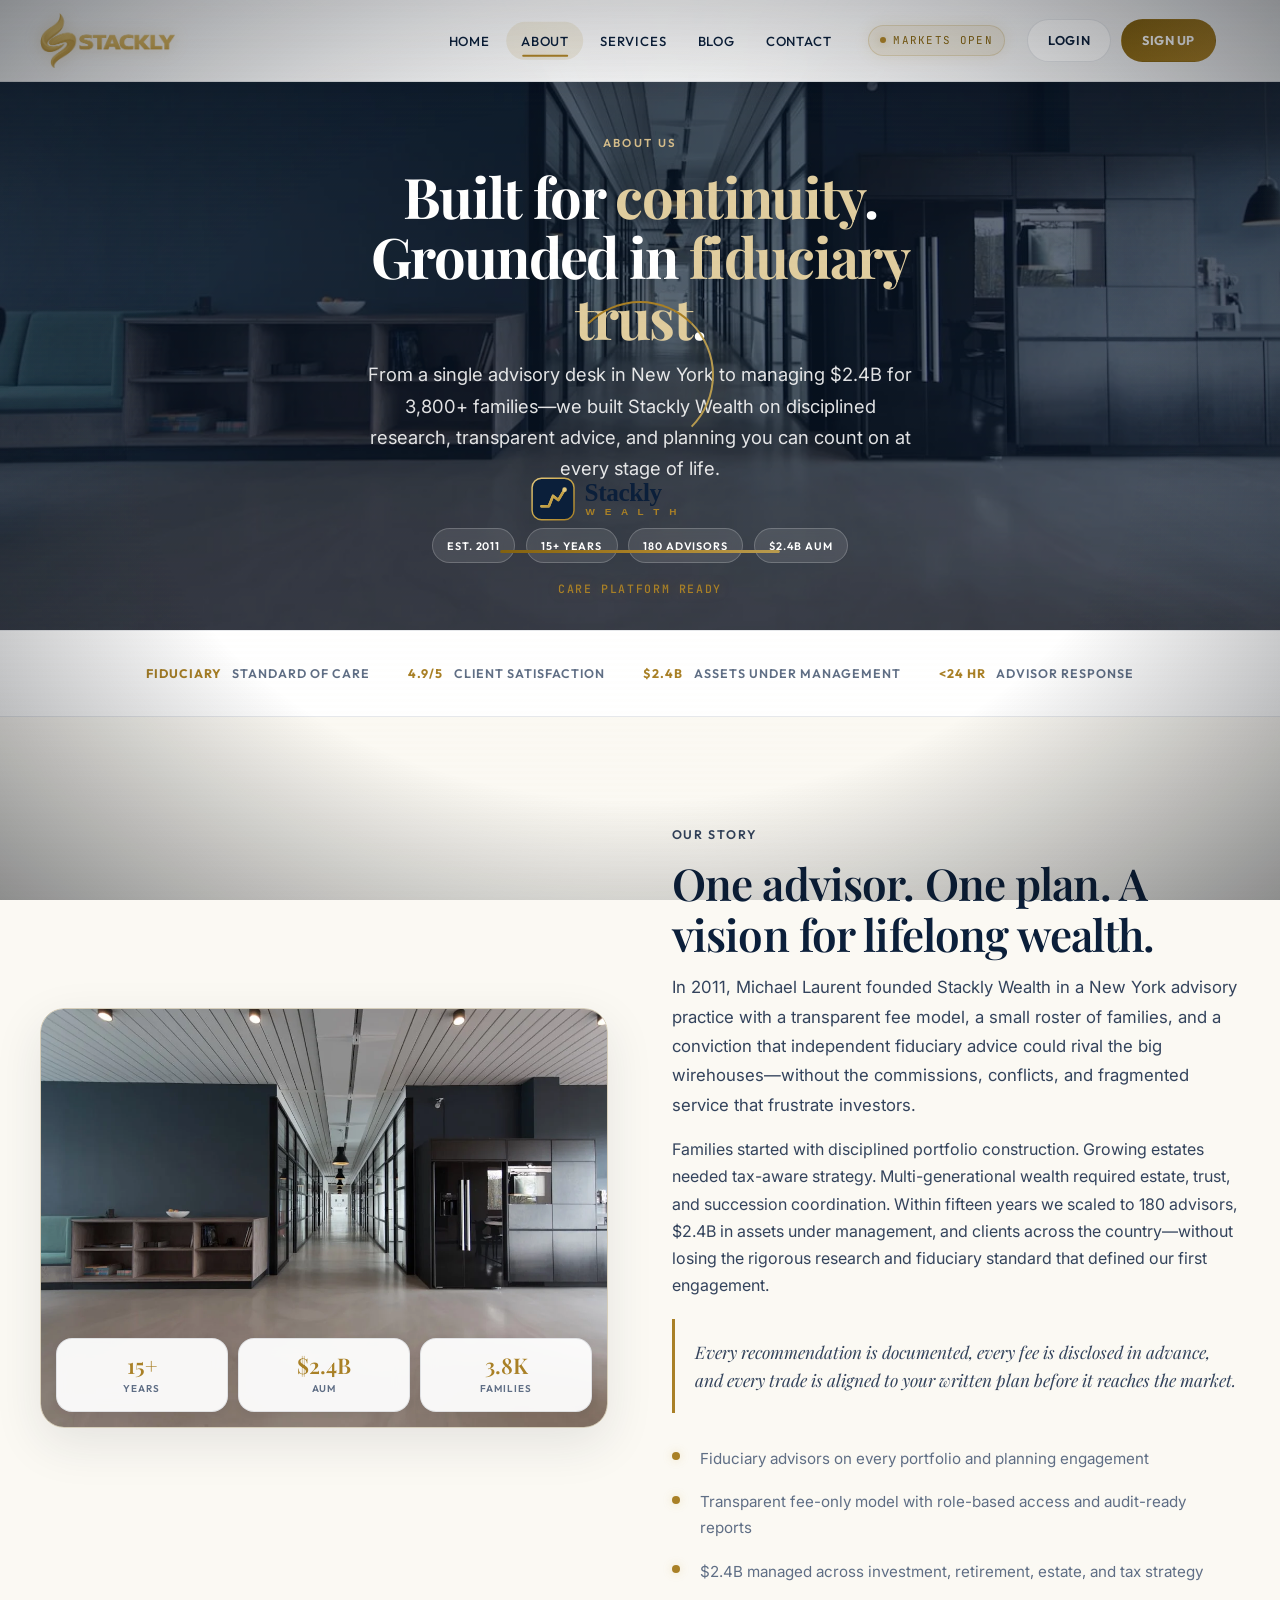
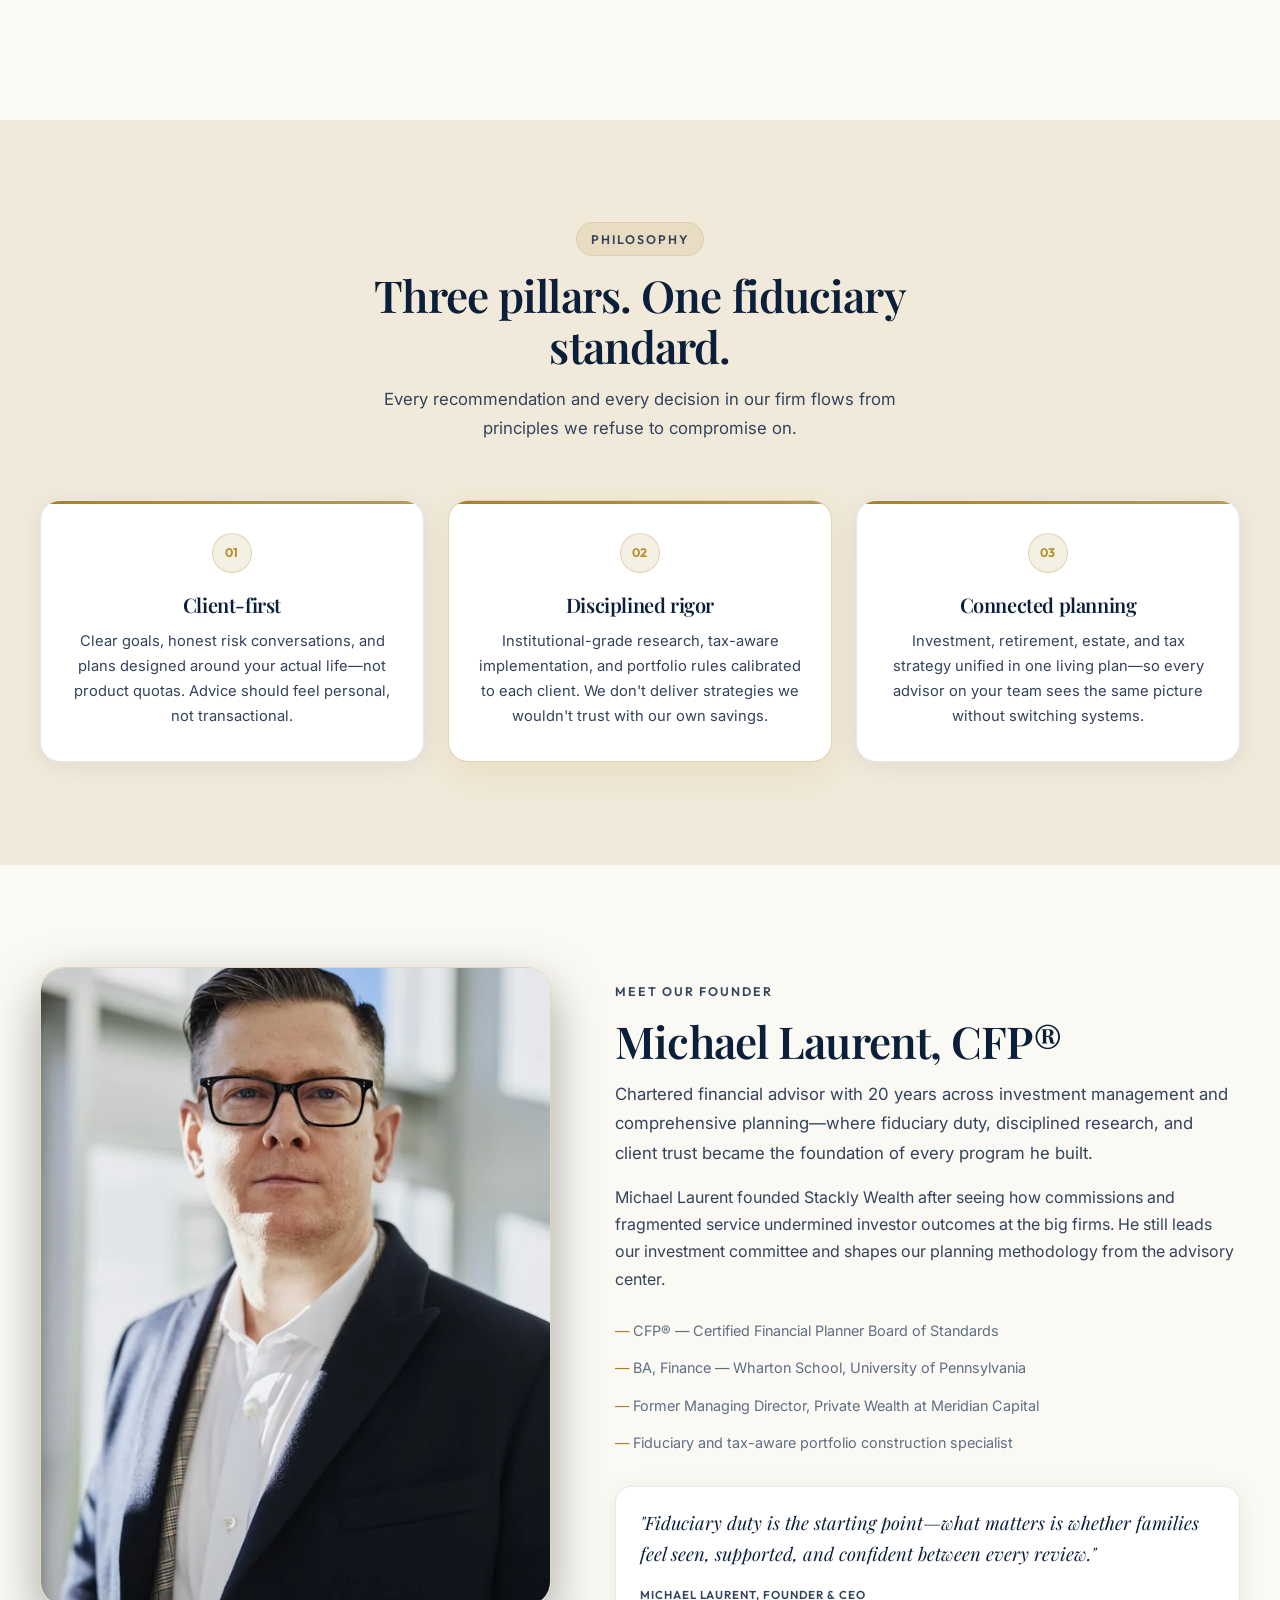
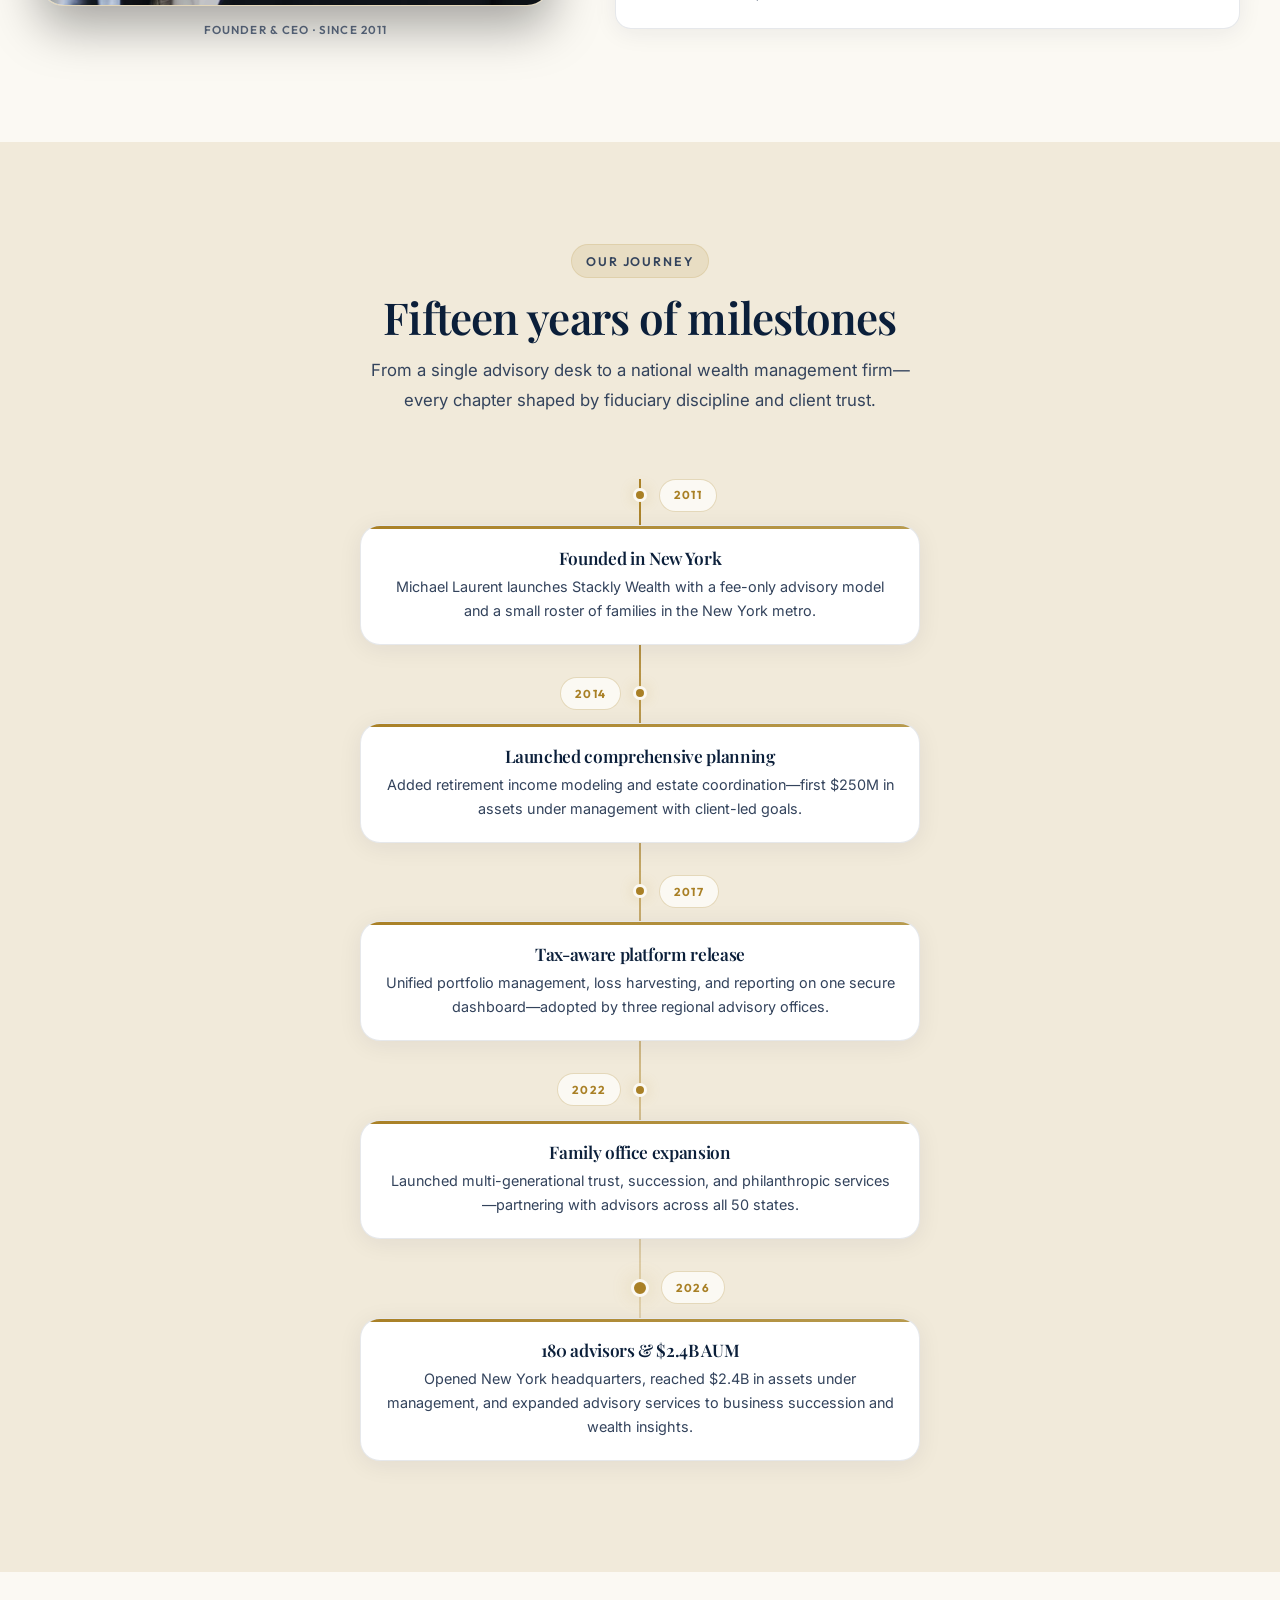
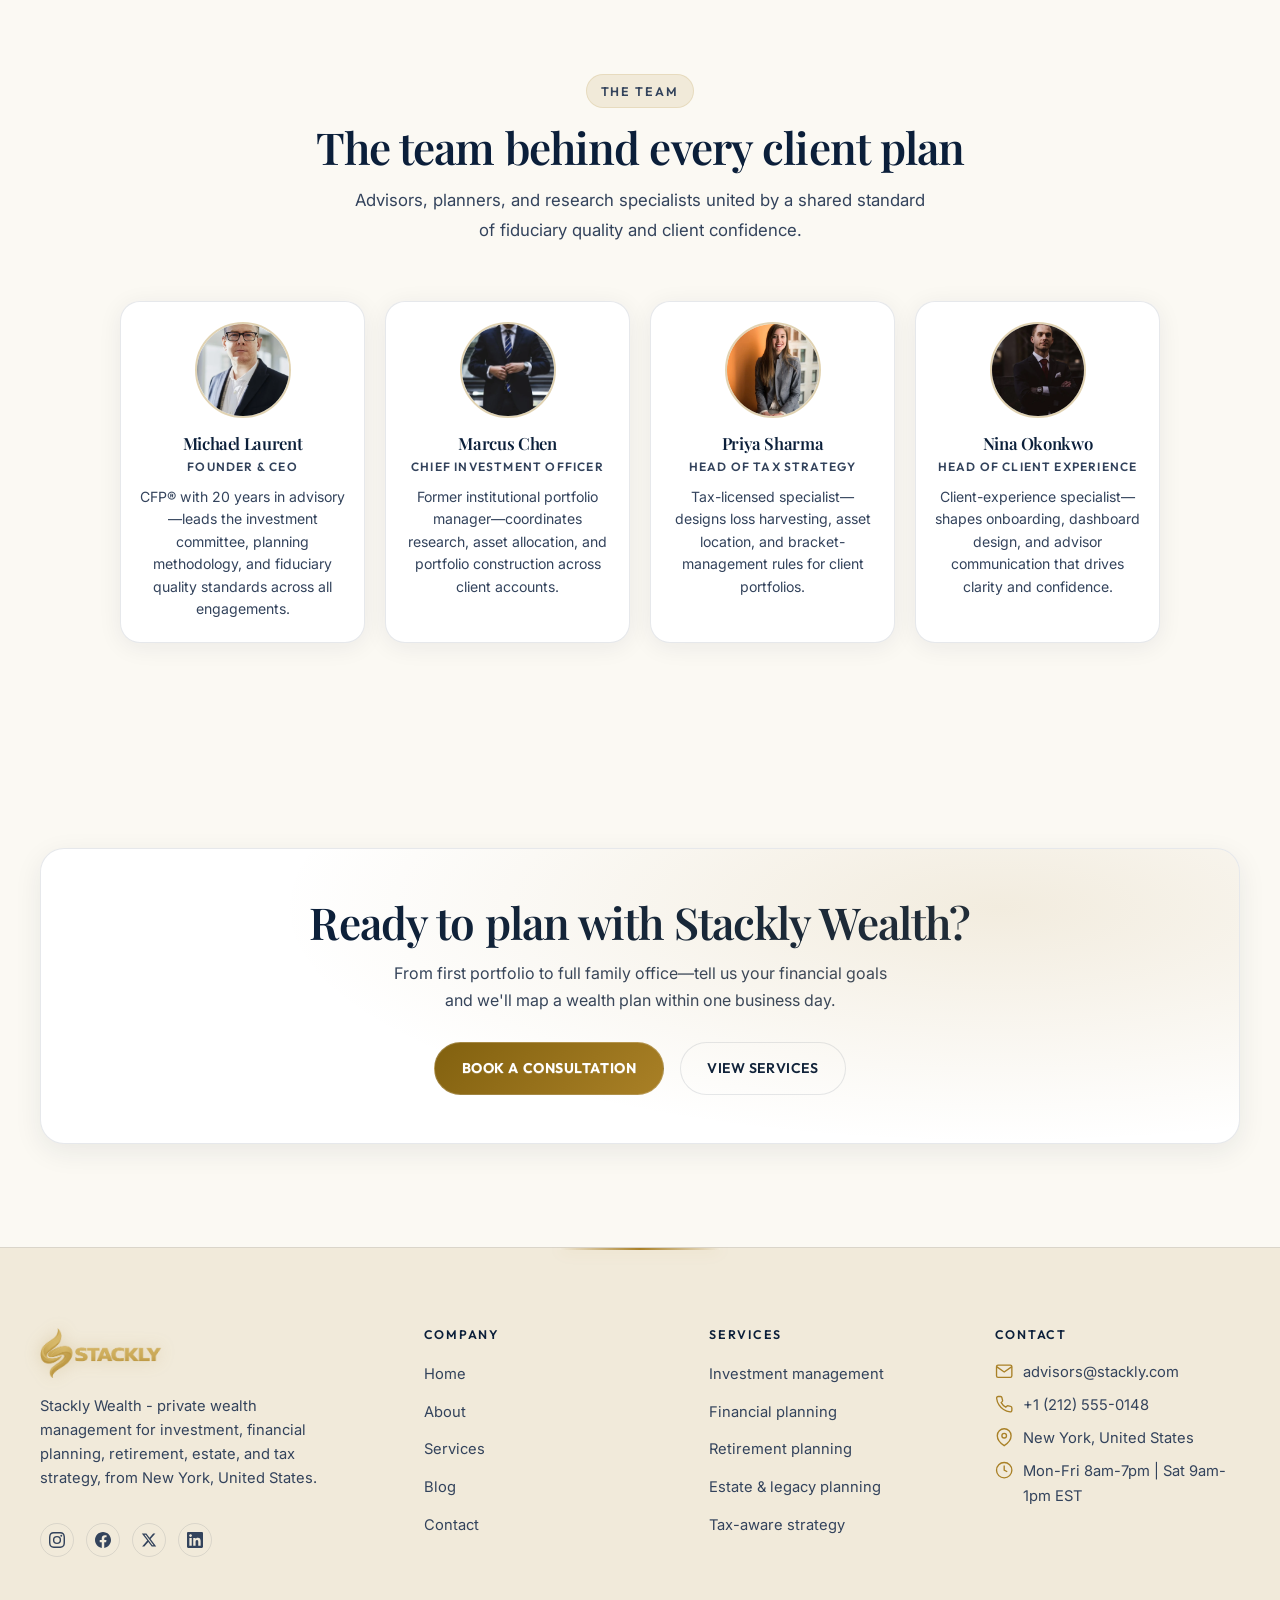
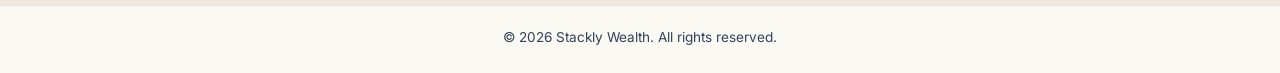
==== about.html @ 8147ce4f "Add files via upload" ====
<!DOCTYPE html>
<html lang="en">
<head>
  <meta charset="UTF-8">
  <meta name="viewport" content="width=device-width, initial-scale=1.0">
  <meta name="description" content="About Stackly Wealth — Our story, advisory philosophy, and the team behind our private wealth management firm.">
  <meta name="theme-color" content="#FBF9F3">
  <title>About Us — Stackly Wealth</title>
  <link rel="preconnect" href="https://fonts.googleapis.com">
  <link rel="preconnect" href="https://fonts.gstatic.com" crossorigin>
  <link href="https://fonts.googleapis.com/css2?family=Inter:wght@400;500;600&family=JetBrains+Mono:wght@400;500&family=Outfit:wght@500;600&family=Playfair+Display:wght@500;600;700&display=swap" rel="stylesheet">
  <link rel="stylesheet" href="css/style.css">
  <link rel="stylesheet" href="css/responsive.css">
  <link rel="stylesheet" href="css/premium.css">
  <link rel="stylesheet" href="css/wealth.css">
  <link rel="stylesheet" href="css/light-theme.css">
  <link rel="stylesheet" href="https://cdn.jsdelivr.net/npm/aos@2.3.1/dist/aos.css">
</head>
<body class="page-inner page-about page-hero-overlay premium-theme theme-light">

  <div id="preloader" aria-hidden="true">
    <div class="preloader__stage">
      <div class="preloader__ring" aria-hidden="true"><span class="preloader__ring-arc"></span></div>
      <img class="preloader__logo" src="images/stackly-wealth-logo.svg" alt="Stackly Wealth" width="220" height="48" decoding="async">
      <div class="preloader__progress" role="progressbar" aria-label="Loading" aria-valuemin="0" aria-valuemax="100" aria-valuenow="0">
        <span class="preloader__progress-fill"></span>
      </div>
      <p class="preloader__tagline" data-boot-messages="Initializing wealth platform…|Syncing portfolios…|Calibrating risk models…|Advisory network online — welcome">Initializing wealth platform…</p>
    </div>
  </div>

  <header class="site-header site-header--pro" id="site-header" data-header>
    <div class="container site-header__inner">
      <a class="logo logo--pro" href="index.html" aria-label="Stackly Wealth home">
        <img class="logo__img" src="images/logo.webp" alt="Stackly Wealth" width="200" height="44" decoding="async">
      </a>
      <button type="button" class="nav-toggle" id="nav-toggle" aria-expanded="false" aria-controls="nav-wrap" aria-label="Open menu">
        <span class="nav-toggle__bar"></span>
        <span class="nav-toggle__bar"></span>
        <span class="nav-toggle__bar"></span>
      </button>
      <div class="site-header__nav-wrap" id="nav-wrap">
        <div class="site-header__nav-inner">
          <nav class="site-header__nav" aria-label="Main navigation">
            <ul class="nav-list">
              <li><a class="nav-link" href="index.html" data-nav-file="index.html">Home</a></li>
              <li><a class="nav-link is-active" href="about.html" data-nav-file="about.html">About</a></li>
              <li><a class="nav-link" href="services.html" data-nav-file="services.html">Services</a></li>
              <li><a class="nav-link" href="blog.html" data-nav-file="blog.html">Blog</a></li>
              <li><a class="nav-link" href="contact.html" data-nav-file="contact.html">Contact</a></li>
            </ul>
          </nav>
          <div class="site-header__actions">
            <a class="btn btn--nav-login" href="login.html" data-nav-file="login.html">Login</a>
            <a class="btn btn--nav-register" href="register.html">Sign up</a>
          </div>
        </div>
      </div>
    </div>
  </header>

  <main class="site-main">

    <section class="page-hero page-hero--image page-hero--center page-hero--hud page-hero--wealth" aria-labelledby="page-title">
      <span class="hud-corner hud-corner--tl" aria-hidden="true"></span>
      <span class="hud-corner hud-corner--tr" aria-hidden="true"></span>
      <span class="hud-corner hud-corner--bl" aria-hidden="true"></span>
      <span class="hud-corner hud-corner--br" aria-hidden="true"></span>
      <div class="page-hero__bg" aria-hidden="true">
        <video class="page-hero__video" autoplay muted loop playsinline preload="auto" poster="images/wealth-office.webp">
          <source src="images/hero-pic2.mp4" type="video/mp4">
        </video>
        <img src="images/wealth-office.webp" alt="" width="1920" height="900" decoding="async" fetchpriority="high">
        <div class="page-hero__overlay"></div>
        <div class="page-hero__glow page-hero__glow--jade"></div>
        <div class="page-hero__glow page-hero__glow--lavender"></div>
      </div>
      <div class="container page-hero__inner">
        <p class="section__kicker" data-aos="fade-up">About us</p>
        <h1 id="page-title" data-aos="fade-up" data-aos-delay="100">Built for <span class="hero-text-accent">continuity</span>.<br>Grounded in <span class="hero-text-accent">fiduciary trust</span>.</h1>
        <p class="section__lead" data-aos="fade-up" data-aos-delay="150">From a single advisory desk in New York to managing $2.4B for 3,800+ families—we built Stackly Wealth on disciplined research, transparent advice, and planning you can count on at every stage of life.</p>
        <div class="page-hero-stats page-hero-stats--center" data-aos="fade-up" data-aos-delay="200">
          <span><strong>Est. 2011</strong></span>
          <span><strong>15+ Years</strong></span>
          <span><strong>180 Advisors</strong></span>
          <span><strong>$2.4B AUM</strong></span>
        </div>
      </div>
    </section>

    <div class="trust-strip" aria-label="About highlights">
      <div class="container">
        <ul class="trust-strip__list">
          <li class="trust-strip__item"><strong>Fiduciary</strong> standard of care</li>
          <li class="trust-strip__item"><strong>4.9/5</strong> client satisfaction</li>
          <li class="trust-strip__item"><strong>$2.4B</strong> assets under management</li>
          <li class="trust-strip__item"><strong>&lt;24 hr</strong> advisor response</li>
        </ul>
      </div>
    </div>

    <section class="section section--cream about-story" id="our-story">
      <div class="container split-layout split-layout--story">
        <div class="split-layout__image split-layout__image--story" data-aos="fade-right">
          <img src="images/wealth-office.webp" alt="Stackly Wealth advisory team collaborating on client portfolios" width="900" height="680" loading="lazy" decoding="async">
          <div class="story-metrics" aria-label="Company highlights">
            <div class="story-metrics__item">
              <span class="story-metrics__value">15+</span>
              <span class="story-metrics__label">Years</span>
            </div>
            <div class="story-metrics__item">
              <span class="story-metrics__value">$2.4B</span>
              <span class="story-metrics__label">AUM</span>
            </div>
            <div class="story-metrics__item">
              <span class="story-metrics__value">3.8K</span>
              <span class="story-metrics__label">Families</span>
            </div>
          </div>
        </div>
        <div class="split-layout__body" data-aos="fade-left">
          <p class="section__kicker">Our story</p>
          <h2 class="section__title">One advisor. One plan. A vision for lifelong wealth.</h2>
          <p class="split-layout__lead">In 2011, Michael Laurent founded Stackly Wealth in a New York advisory practice with a transparent fee model, a small roster of families, and a conviction that independent fiduciary advice could rival the big wirehouses—without the commissions, conflicts, and fragmented service that frustrate investors.</p>
          <p>Families started with disciplined portfolio construction. Growing estates needed tax-aware strategy. Multi-generational wealth required estate, trust, and succession coordination. Within fifteen years we scaled to 180 advisors, $2.4B in assets under management, and clients across the country—without losing the rigorous research and fiduciary standard that defined our first engagement.</p>
          <blockquote class="story-pullquote">Every recommendation is documented, every fee is disclosed in advance, and every trade is aligned to your written plan before it reaches the market.</blockquote>
          <ul class="checklist">
            <li>Fiduciary advisors on every portfolio and planning engagement</li>
            <li>Transparent fee-only model with role-based access and audit-ready reports</li>
            <li>$2.4B managed across investment, retirement, estate, and tax strategy</li>
          </ul>
        </div>
      </div>
    </section>

    <section class="section section--dark about-philosophy" id="philosophy">
      <div class="container">
        <header class="section__head section__head--center">
          <p class="section__kicker" data-aos="fade-up">Philosophy</p>
          <h2 class="section__title" data-aos="fade-up" data-aos-delay="100">Three pillars. One fiduciary standard.</h2>
          <p class="section__lead" data-aos="fade-up" data-aos-delay="150">Every recommendation and every decision in our firm flows from principles we refuse to compromise on.</p>
        </header>
        <div class="philosophy-showcase">
          <article class="philosophy-showcase__card glass-card" data-aos="fade-up">
            <span class="philosophy-showcase__num" aria-hidden="true">01</span>
            <h3>Client-first</h3>
            <p>Clear goals, honest risk conversations, and plans designed around your actual life—not product quotas. Advice should feel personal, not transactional.</p>
          </article>
          <article class="philosophy-showcase__card philosophy-showcase__card--featured glass-card" data-aos="fade-up" data-aos-delay="75">
            <span class="philosophy-showcase__num" aria-hidden="true">02</span>
            <h3>Disciplined rigor</h3>
            <p>Institutional-grade research, tax-aware implementation, and portfolio rules calibrated to each client. We don't deliver strategies we wouldn't trust with our own savings.</p>
          </article>
          <article class="philosophy-showcase__card glass-card" data-aos="fade-up" data-aos-delay="150">
            <span class="philosophy-showcase__num" aria-hidden="true">03</span>
            <h3>Connected planning</h3>
            <p>Investment, retirement, estate, and tax strategy unified in one living plan—so every advisor on your team sees the same picture without switching systems.</p>
          </article>
        </div>
      </div>
    </section>

    <section class="section section--cream about-chef" id="lead-advisor">
      <div class="container chef-profile">
        <div class="chef-profile__media" data-aos="fade-right">
          <div class="chef-profile__frame">
            <img src="images/advisor-1.webp" alt="Michael Laurent, Chief Executive Officer" width="800" height="1000" loading="lazy" decoding="async">
          </div>
          <p class="chef-profile__label">Founder &amp; CEO · Since 2011</p>
        </div>
        <div class="chef-profile__content" data-aos="fade-left">
          <p class="section__kicker">Meet our founder</p>
          <h2 class="section__title">Michael Laurent, CFP&reg;</h2>
          <p class="chef-profile__intro">Chartered financial advisor with 20 years across investment management and comprehensive planning—where fiduciary duty, disciplined research, and client trust became the foundation of every program he built.</p>
          <p>Michael Laurent founded Stackly Wealth after seeing how commissions and fragmented service undermined investor outcomes at the big firms. He still leads our investment committee and shapes our planning methodology from the advisory center.</p>
          <ul class="chef-credentials chef-credentials--profile">
            <li>CFP&reg; — Certified Financial Planner Board of Standards</li>
            <li>BA, Finance — Wharton School, University of Pennsylvania</li>
            <li>Former Managing Director, Private Wealth at Meridian Capital</li>
            <li>Fiduciary and tax-aware portfolio construction specialist</li>
          </ul>
          <blockquote class="chef-profile__quote">
            <p>"Fiduciary duty is the starting point—what matters is whether families feel seen, supported, and confident between every review."</p>
            <cite>Michael Laurent, Founder &amp; CEO</cite>
          </blockquote>
        </div>
      </div>
    </section>

    <section class="section section--dark about-journey" id="timeline">
      <div class="container">
        <header class="section__head section__head--center">
          <p class="section__kicker" data-aos="fade-up">Our journey</p>
          <h2 class="section__title" data-aos="fade-up" data-aos-delay="100">Fifteen years of milestones</h2>
          <p class="section__lead" data-aos="fade-up" data-aos-delay="150">From a single advisory desk to a national wealth management firm—every chapter shaped by fiduciary discipline and client trust.</p>
        </header>
        <div class="evolution-timeline" data-aos="fade-up">
          <article class="evolution-timeline__step">
            <div class="evolution-timeline__marker">
              <span class="evolution-timeline__dot" aria-hidden="true"></span>
              <span class="evolution-timeline__year">2011</span>
            </div>
            <div class="evolution-timeline__card glass-card">
              <h3>Founded in New York</h3>
              <p>Michael Laurent launches Stackly Wealth with a fee-only advisory model and a small roster of families in the New York metro.</p>
            </div>
          </article>
          <article class="evolution-timeline__step">
            <div class="evolution-timeline__marker">
              <span class="evolution-timeline__dot" aria-hidden="true"></span>
              <span class="evolution-timeline__year">2014</span>
            </div>
            <div class="evolution-timeline__card glass-card">
              <h3>Launched comprehensive planning</h3>
              <p>Added retirement income modeling and estate coordination—first $250M in assets under management with client-led goals.</p>
            </div>
          </article>
          <article class="evolution-timeline__step">
            <div class="evolution-timeline__marker">
              <span class="evolution-timeline__dot" aria-hidden="true"></span>
              <span class="evolution-timeline__year">2017</span>
            </div>
            <div class="evolution-timeline__card glass-card">
              <h3>Tax-aware platform release</h3>
              <p>Unified portfolio management, loss harvesting, and reporting on one secure dashboard—adopted by three regional advisory offices.</p>
            </div>
          </article>
          <article class="evolution-timeline__step">
            <div class="evolution-timeline__marker">
              <span class="evolution-timeline__dot" aria-hidden="true"></span>
              <span class="evolution-timeline__year">2022</span>
            </div>
            <div class="evolution-timeline__card glass-card">
              <h3>Family office expansion</h3>
              <p>Launched multi-generational trust, succession, and philanthropic services—partnering with advisors across all 50 states.</p>
            </div>
          </article>
          <article class="evolution-timeline__step evolution-timeline__step--finale">
            <div class="evolution-timeline__marker">
              <span class="evolution-timeline__dot" aria-hidden="true"></span>
              <span class="evolution-timeline__year">2026</span>
            </div>
            <div class="evolution-timeline__card evolution-timeline__card--finale glass-card">
              <h3>180 advisors &amp; $2.4B AUM</h3>
              <p>Opened New York headquarters, reached $2.4B in assets under management, and expanded advisory services to business succession and wealth insights.</p>
            </div>
          </article>
        </div>
      </div>
    </section>

    <section class="section section--cream about-team" id="team">
      <div class="container">
        <header class="section__head section__head--center">
          <p class="section__kicker" data-aos="fade-up">The team</p>
          <h2 class="section__title" data-aos="fade-up" data-aos-delay="100">The team behind every client plan</h2>
          <p class="section__lead" data-aos="fade-up" data-aos-delay="150">Advisors, planners, and research specialists united by a shared standard of fiduciary quality and client confidence.</p>
        </header>
        <div class="team-grid team-grid--about">
          <article class="team-card team-card--light" data-aos="fade-up">
            <div class="team-card__photo">
              <img src="images/advisor-1.webp" alt="Michael Laurent, Chief Executive Officer" width="280" height="280" loading="lazy" decoding="async">
            </div>
            <div class="team-card__body">
              <h3>Michael Laurent</h3>
              <p class="team-card__role">Founder &amp; CEO</p>
              <p class="team-card__bio">CFP&reg; with 20 years in advisory—leads the investment committee, planning methodology, and fiduciary quality standards across all engagements.</p>
            </div>
          </article>
          <article class="team-card team-card--light" data-aos="fade-up" data-aos-delay="75">
            <div class="team-card__photo">
              <img src="images/advisor-4.webp" alt="Marcus Chen, Chief Investment Officer" width="280" height="280" loading="lazy" decoding="async">
            </div>
            <div class="team-card__body">
              <h3>Marcus Chen</h3>
              <p class="team-card__role">Chief Investment Officer</p>
              <p class="team-card__bio">Former institutional portfolio manager—coordinates research, asset allocation, and portfolio construction across client accounts.</p>
            </div>
          </article>
          <article class="team-card team-card--light" data-aos="fade-up" data-aos-delay="150">
            <div class="team-card__photo">
              <img src="images/advisor-3.webp" alt="Priya Sharma, Head of Tax Strategy" width="280" height="280" loading="lazy" decoding="async">
            </div>
            <div class="team-card__body">
              <h3>Priya Sharma</h3>
              <p class="team-card__role">Head of Tax Strategy</p>
              <p class="team-card__bio">Tax-licensed specialist—designs loss harvesting, asset location, and bracket-management rules for client portfolios.</p>
            </div>
          </article>
          <article class="team-card team-card--light" data-aos="fade-up" data-aos-delay="225">
            <div class="team-card__photo">
              <img src="images/advisor-6.webp" alt="Nina Okonkwo, Head of Client Experience" width="280" height="280" loading="lazy" decoding="async">
            </div>
            <div class="team-card__body">
              <h3>Nina Okonkwo</h3>
              <p class="team-card__role">Head of Client Experience</p>
              <p class="team-card__bio">Client-experience specialist—shapes onboarding, dashboard design, and advisor communication that drives clarity and confidence.</p>
            </div>
          </article>
        </div>
      </div>
    </section>

    <section class="section section--dark">
      <div class="container">
        <div class="cta-band" data-aos="fade-up">
          <h2>Ready to plan with Stackly Wealth?</h2>
          <p>From first portfolio to full family office—tell us your financial goals and we'll map a wealth plan within one business day.</p>
          <div class="cta-band__actions">
            <a class="btn btn--primary" href="404.html">Book a consultation</a>
            <a class="btn btn--outline-light" href="404.html">View services</a>
          </div>
        </div>
      </div>
    </section>
  </main>

  <footer class="footer-premium footer-premium--pro" id="site-footer">
    <div class="container footer-premium__grid">
      <div class="footer-brand">
        <a class="logo logo--pro" href="index.html" aria-label="Stackly Wealth home">
          <img class="logo__img" src="images/logo.webp" alt="Stackly Wealth" width="200" height="44" decoding="async">
        </a>
        <p>Stackly Wealth - private wealth management for investment, financial planning, retirement, estate, and tax strategy, from New York, United States.</p>
        <div class="footer-social">
          <a href="404.html" aria-label="Instagram"><svg viewBox="0 0 24 24" aria-hidden="true"><path d="M12 2.163c3.204 0 3.584.012 4.85.07 3.252.148 4.771 1.691 4.919 4.919.058 1.265.069 1.645.069 4.849 0 3.205-.012 3.584-.069 4.849-.149 3.225-1.664 4.771-4.919 4.919-1.266.058-1.644.07-4.85.07-3.204 0-3.584-.012-4.849-.07-3.26-.149-4.771-1.699-4.919-4.92-.058-1.265-.07-1.644-.07-4.849 0-3.204.013-3.583.07-4.849.149-3.227 1.664-4.771 4.919-4.919 1.266-.057 1.645-.069 4.849-.069zM12 0C8.741 0 8.333.014 7.053.072 2.695.272.273 2.69.073 7.052.014 8.333 0 8.741 0 12c0 3.259.014 3.668.072 4.948.2 4.358 2.618 6.78 6.98 6.98 1.281.058 1.689.072 4.948.072 3.259 0 3.668-.014 4.948-.072 4.354-.2 6.782-2.618 6.979-6.98.059-1.28.073-1.689.073-4.948 0-3.259-.014-3.667-.072-4.947-.196-4.354-2.617-6.78-6.979-6.98C15.668.014 15.259 0 12 0zm0 5.838a6.162 6.162 0 100 12.324 6.162 6.162 0 000-12.324zM12 16a4 4 0 110-8 4 4 0 010 8zm6.406-11.845a1.44 1.44 0 110 2.881 1.44 1.44 0 010-2.881z"/></svg></a>
          <a href="404.html" aria-label="Facebook"><svg viewBox="0 0 24 24" aria-hidden="true"><path d="M24 12.073c0-6.627-5.373-12-12-12s-12 5.373-12 12c0 5.99 4.388 10.954 10.125 11.854v-8.385H7.078v-3.47h3.047V9.43c0-3.007 1.792-4.669 4.533-4.669 1.312 0 2.686.235 2.686.235v2.953H15.83c-1.491 0-1.956.925-1.956 1.874v2.25h3.328l-.532 3.47h-2.796v8.385C19.612 23.027 24 18.062 24 12.073z"/></svg></a>
          <a href="404.html" aria-label="Twitter"><svg viewBox="0 0 24 24" aria-hidden="true"><path d="M18.244 2.25h3.308l-7.227 8.26 8.502 11.24H16.17l-5.214-6.817L4.99 21.75H1.68l7.73-8.835L1.254 2.25H8.08l4.713 6.231zm-1.161 17.52h1.833L7.084 4.126H5.117z"/></svg></a>
          <a href="404.html" aria-label="LinkedIn"><svg viewBox="0 0 24 24" aria-hidden="true"><path d="M20.447 20.452h-3.554v-5.569c0-1.328-.027-3.037-1.852-3.037-1.853 0-2.136 1.445-2.136 2.939v5.667H9.351V9h3.414v1.561h.046c.477-.9 1.637-1.85 3.37-1.85 3.601 0 4.267 2.37 4.267 5.455v6.286zM5.337 7.433c-1.144 0-2.063-.926-2.063-2.065 0-1.138.92-2.063 2.063-2.063 1.14 0 2.064.925 2.064 2.063 0 1.139-.925 2.065-2.064 2.065zm1.782 13.019H3.555V9h3.564v11.452zM22.225 0H1.771C.792 0 0 .774 0 1.729v20.542C0 23.227.792 24 1.771 24h20.451C23.2 24 24 23.227 24 22.271V1.729C24 .774 23.2 0 22.222 0h.003z"/></svg></a>
        </div>
      </div>
      <div>
        <h4>Company</h4>
        <ul>
          <li><a href="index.html">Home</a></li>
          <li><a href="about.html">About</a></li>
          <li><a href="services.html">Services</a></li>
          <li><a href="blog.html">Blog</a></li>
          <li><a href="contact.html">Contact</a></li>
        </ul>
      </div>
      <div>
        <h4>Services</h4>
        <ul>
          <li><a href="404.html">Investment management</a></li>
          <li><a href="404.html">Financial planning</a></li>
          <li><a href="404.html">Retirement planning</a></li>
          <li><a href="404.html">Estate &amp; legacy planning</a></li>
          <li><a href="404.html">Tax-aware strategy</a></li>
        </ul>
      </div>
      <div class="footer-contact">
        <h4>Contact</h4>
        <address class="footer-contact__addr">
          <p class="footer-contact__row">
            <span class="footer-contact__icon" aria-hidden="true"><svg viewBox="0 0 24 24" fill="none" stroke="currentColor" stroke-width="1.75"><path d="M4 4h16c1.1 0 2 .9 2 2v12c0 1.1-.9 2-2 2H4c-1.1 0-2-.9-2-2V6c0-1.1.9-2 2-2z"/><polyline points="22,6 12,13 2,6"/></svg></span>
            <a href="404.html">advisors@stackly.com</a>
          </p>
          <p class="footer-contact__row">
            <span class="footer-contact__icon" aria-hidden="true"><svg viewBox="0 0 24 24" fill="none" stroke="currentColor" stroke-width="1.75"><path d="M22 16.92v3a2 2 0 0 1-2.18 2 19.79 19.79 0 0 1-8.63-3.07 19.5 19.5 0 0 1-6-6 19.79 19.79 0 0 1-3.07-8.67A2 2 0 0 1 4.11 2h3a2 2 0 0 1 2 1.72c.127.96.361 1.903.7 2.81a2 2 0 0 1-.45 2.11L8.09 9.91a16 16 0 0 0 6 6l1.27-1.27a2 2 0 0 1 2.11-.45c.907.339 1.85.573 2.81.7A2 2 0 0 1 22 16.92z"/></svg></span>
            <a href="404.html">+1 (212) 555-0148</a>
          </p>
          <p class="footer-contact__row">
            <span class="footer-contact__icon" aria-hidden="true"><svg viewBox="0 0 24 24" fill="none" stroke="currentColor" stroke-width="1.75"><path d="M21 10c0 7-9 13-9 13s-9-6-9-13a9 9 0 0 1 18 0z"/><circle cx="12" cy="10" r="3"/></svg></span>
            <span>New York, United States</span>
          </p>
          <p class="footer-contact__row">
            <span class="footer-contact__icon" aria-hidden="true"><svg viewBox="0 0 24 24" fill="none" stroke="currentColor" stroke-width="1.75"><circle cx="12" cy="12" r="10"/><polyline points="12 6 12 12 16 14"/></svg></span>
            <span>Mon-Fri 8am-7pm | Sat 9am-1pm EST</span>
          </p>
        </address>
      </div>
    </div>
    <div class="footer-bar">
      <div class="container footer-bar__inner">
        <p>&copy; <span data-year>2026</span> Stackly Wealth. All rights reserved.</p>
      </div>
    </div>
  </footer>

  <script src="https://cdn.jsdelivr.net/npm/aos@2.3.1/dist/aos.js"></script>
  <script src="js/main.js"></script>
</body>
</html>
---- css/style.css ----
#preloader {
  position: fixed;
  inset: 0;
  z-index: 9999;
  display: grid;
  place-items: center;
  overflow: hidden;
  background: #FBF9F3;
  transition: visibility 0.9s ease 0.55s;
}

#preloader.preloader--hide {
  visibility: hidden;
  pointer-events: none;
}

#preloader.preloader--hide .preloader__stage {
  opacity: 0;
  transform: scale(0.96);
  transition: opacity 0.45s ease, transform 0.55s cubic-bezier(0.4, 0, 0.2, 1);
}

#preloader.preloader--hide .preloader__curtain--left {
  transform: translateX(-100%);
}

#preloader.preloader--hide .preloader__curtain--right {
  transform: translateX(100%);
}

#preloader.preloader--hide .preloader__scanline {
  opacity: 0;
}

.preloader__curtain {
  position: absolute;
  top: 0;
  bottom: 0;
  width: 50.5%;
  background: linear-gradient(180deg, #0B1B30 0%, #0B1F3A 50%, #0B1B30 100%);
  z-index: 3;
  transition: transform 0.85s cubic-bezier(0.77, 0, 0.18, 1);
}

.preloader__curtain--left {
  left: 0;
  border-right: 1px solid rgba(169, 128, 38, 0.22);
}

.preloader__curtain--right {
  right: 0;
  border-left: 1px solid rgba(169, 128, 38, 0.22);
}

.preloader__scanline {
  position: absolute;
  inset: 0;
  z-index: 2;
  background: repeating-linear-gradient(
    180deg,
    transparent 0,
    transparent 2px,
    rgba(169, 128, 38, 0.03) 2px,
    rgba(169, 128, 38, 0.03) 4px
  );
  pointer-events: none;
  animation: preloader-scan 8s linear infinite;
}

.preloader__stage {
  position: relative;
  z-index: 4;
  display: flex;
  flex-direction: column;
  align-items: center;
  gap: 1.65rem;
  padding: 0 1.5rem;
  text-align: center;
  transition: opacity 0.5s ease, transform 0.55s cubic-bezier(0.4, 0, 0.2, 1);
}

.preloader__ring {
  position: relative;
  width: 148px;
  height: 148px;
  display: grid;
  place-items: center;
}

.preloader__ring-track,
.preloader__ring-arc {
  position: absolute;
  inset: 0;
  border-radius: 50%;
}

.preloader__ring-track {
  border: 1px solid rgba(169, 128, 38, 0.18);
  box-shadow: inset 0 0 30px rgba(169, 128, 38, 0.06);
}

.preloader__ring-arc {
  border: 2px solid transparent;
  border-top-color: #B8912F;
  border-right-color: #A98026;
  animation: preloader-ring-spin 1.35s cubic-bezier(0.5, 0.1, 0.3, 1) infinite;
  filter: drop-shadow(0 0 14px rgba(169, 128, 38, 0.45));
}

.preloader__logo {
  position: relative;
  z-index: 1;
  display: block;
  max-width: min(220px, 72vw);
  width: auto;
  height: auto;
  margin: 0 auto;
  object-fit: contain;
  animation: preloader-logo-in 1.1s cubic-bezier(0.22, 1, 0.36, 1) both;
}

.preloader__progress {
  position: relative;
  width: min(280px, 72vw);
  height: 3px;
  border-radius: 999px;
  overflow: hidden;
  background: rgba(169, 128, 38, 0.12);
}

.preloader__progress-track {
  position: absolute;
  inset: 0;
  background: rgba(255, 255, 255, 0.04);
}

.preloader__progress-fill {
  position: absolute;
  inset: 0 auto 0 0;
  width: 0;
  border-radius: inherit;
  background: linear-gradient(90deg, #A98026, #B8912F, #B8912F);
  box-shadow: 0 0 18px rgba(169, 128, 38, 0.5);
  animation: preloader-progress 1.45s cubic-bezier(0.4, 0, 0.2, 1) forwards;
}

.preloader__tagline {
  margin: 0;
  font-family: var(--font-kicker);
  font-size: clamp(0.85rem, 2.2vw, 1rem);
  font-weight: 500;
  letter-spacing: 0.14em;
  text-transform: uppercase;
  color: rgba(169, 128, 38, 0.9);
  animation: preloader-tagline-in 1s ease 0.35s both;
}

@keyframes preloader-ring-spin {
  to { transform: rotate(360deg); }
}

@keyframes preloader-logo-in {
  from {
    opacity: 0;
    transform: scale(0.88);
    filter: blur(6px);
  }
  to {
    opacity: 1;
    transform: scale(1);
    filter: blur(0);
  }
}

@keyframes preloader-progress {
  0% { width: 0; }
  35% { width: 42%; }
  70% { width: 78%; }
  100% { width: 100%; }
}

@keyframes preloader-tagline-in {
  from { opacity: 0; transform: translateY(10px); }
  to { opacity: 1; transform: translateY(0); }
}

@keyframes preloader-scan {
  from { transform: translateY(0); }
  to { transform: translateY(4px); }
}


:root {
  --color-base: #FBF9F3;
  --color-surface: #FFFFFF;
  --color-elevated: #FFFFFF;
  --color-canvas: #F1EADA;
  --color-line: rgba(11, 31, 58, 0.1);
  --color-accent: #A98026;
  --color-accent-light: rgba(169, 128, 38, 0.12);
  --color-accent-dark: #82610F;
  --color-secondary: #B89B4F;
  --color-tertiary: #5F6E85;
  --color-ink: #0B1F3A;
  --color-muted: #5F6E85;
  --color-cream: #F1EADA;
  --color-highlight: #C9A649;

  --color-ink-soft: #16304F;
  --color-body: #33435C;
  --color-accent-glow: rgba(201, 166, 73, 0.28);
  --color-hero-overlay:
    linear-gradient(105deg, rgba(255, 255, 255, 0.93) 0%, rgba(251, 249, 243, 0.78) 45%, rgba(241, 234, 218, 0.9) 100%);

  --font-sans: "Inter", system-ui, -apple-system, sans-serif;
  --font-display: "Playfair Display", Georgia, "Times New Roman", serif;
  --font-kicker: "Outfit", system-ui, sans-serif;
  --font-mono: "JetBrains Mono", ui-monospace, monospace;

  --container: min(1200px, 100% - 3rem);
  --container-narrow: min(900px, 100% - 3rem);
  --radius-sm: 10px;
  --radius-md: 16px;
  --radius-lg: 20px;
  --radius-xl: 24px;
  --radius-pill: 999px;

  --shadow-sm: 0 2px 8px rgba(26, 35, 56, 0.06);
  --shadow-md: 0 8px 28px rgba(26, 35, 56, 0.08);
  --shadow-lg: 0 16px 48px rgba(26, 35, 56, 0.1);
  --shadow-xl: 0 24px 64px rgba(26, 35, 56, 0.12);
  --shadow-card: 0 4px 24px rgba(26, 35, 56, 0.07);
  --shadow-card-hover: 0 12px 40px rgba(26, 35, 56, 0.12);
  --shadow-gold: 0 8px 28px rgba(169, 128, 38, 0.22);

  --header-h: 82px;
  --transition: 0.35s cubic-bezier(0.4, 0, 0.2, 1);
  --transition-spring: 0.45s cubic-bezier(0.34, 1.2, 0.64, 1);
  --glass-bg: rgba(255, 255, 255, 0.96);
  --glass-border: rgba(26, 35, 56, 0.08);
}


*,
*::before,
*::after {
  box-sizing: border-box;
}

html {
  scroll-behavior: smooth;
  overflow-x: clip;
  -webkit-text-size-adjust: 100%;
  text-size-adjust: 100%;
}

body {
  margin: 0;
  min-height: 100vh;
  font-family: var(--font-sans);
  font-size: 1rem;
  line-height: 1.7;
  color: var(--color-body);
  background: var(--color-base);
  -webkit-font-smoothing: antialiased;
  -moz-osx-font-smoothing: grayscale;
  text-rendering: optimizeLegibility;
}

body.premium-theme {
  overflow-x: clip;
  background: var(--color-base);
  color: var(--color-body);
}

img,
video {
  max-width: 100%;
  height: auto;
  display: block;
}

a {
  color: var(--color-accent);
  text-decoration: none;
  transition: color var(--transition);
}

a:hover {
  color: var(--color-highlight);
}

button,
input,
select,
textarea {
  font: inherit;
  color: inherit;
}

ul,
ol {
  margin: 0;
  padding: 0;
  list-style: none;
}

p {
  margin: 0 0 1rem;
}

p:last-child {
  margin-bottom: 0;
}

:focus-visible {
  outline: 2px solid var(--color-accent);
  outline-offset: 3px;
}

.sr-only {
  position: absolute;
  width: 1px;
  height: 1px;
  padding: 0;
  margin: -1px;
  overflow: hidden;
  clip: rect(0, 0, 0, 0);
  white-space: nowrap;
  border: 0;
}


h1, h2, h3, h4, h5, h6 {
  font-family: var(--font-display);
  font-weight: 600;
  color: var(--color-ink);
  line-height: 1.15;
  letter-spacing: -0.01em;
  margin: 0 0 0.75rem;
}

h1 { font-size: clamp(2.25rem, 5vw, 3.75rem); }
h2 { font-size: clamp(1.85rem, 4vw, 2.75rem); }
h3 { font-size: clamp(1.35rem, 2.5vw, 1.75rem); }
h4 { font-size: 1.15rem; }

.lead {
  font-size: clamp(1.05rem, 2vw, 1.2rem);
  line-height: 1.75;
  color: var(--color-muted);
  max-width: 42ch;
}

.text-accent { color: var(--color-accent); }
.text-muted { color: var(--color-muted); }
.text-cream { color: var(--color-cream); }

.section__kicker,
.hero-premium__kicker,
.page-hero__kicker {
  display: inline-block;
  font-family: var(--font-kicker);
  font-size: 0.78rem;
  font-weight: 600;
  letter-spacing: 0.16em;
  text-transform: uppercase;
  color: var(--color-accent);
  margin-bottom: 0.85rem;
}


.container {
  width: var(--container);
  margin-inline: auto;
}

.container--narrow {
  width: var(--container-narrow);
}

.site-main {
  min-height: 50vh;
}

.btn {
  display: inline-flex;
  align-items: center;
  justify-content: center;
  gap: 0.5rem;
  padding: 0.85rem 1.65rem;
  border-radius: var(--radius-pill);
  font-family: var(--font-kicker);
  font-size: 0.88rem;
  font-weight: 600;
  letter-spacing: 0.04em;
  text-transform: uppercase;
  text-decoration: none;
  border: 1px solid transparent;
  cursor: pointer;
  transition:
    background var(--transition),
    color var(--transition),
    border-color var(--transition),
    box-shadow var(--transition),
    transform var(--transition-spring);
}

.btn--primary {
  background: linear-gradient(135deg, var(--color-accent-dark), var(--color-accent));
  color: #fff;
  box-shadow: 0 4px 18px rgba(169, 128, 38, 0.28);
}

.btn--primary:hover {
  background: linear-gradient(135deg, var(--color-accent), #B8912F);
  color: #fff;
  box-shadow: var(--shadow-gold);
  transform: translateY(-2px);
}

.btn--secondary {
  background: var(--color-secondary);
  color: var(--color-ink);
}

.btn--secondary:hover {
  background: #A98026;
  color: var(--color-ink);
}

.btn--outline-light {
  background: transparent;
  border-color: rgba(255, 255, 255, 0.35);
  color: var(--color-ink);
}

.btn--outline-light:hover {
  border-color: rgba(255, 255, 255, 0.35);
  color: var(--color-ink);
  background: transparent;
  box-shadow: none;
  transform: none;
}

.btn--outline-light.btn--no-hover-color:hover,
.btn--outline-light.btn--no-hover-color:focus-visible {
  border-color: rgba(255, 255, 255, 0.35);
  color: var(--color-ink);
  background: transparent;
  box-shadow: none;
  transform: none;
}

.btn--outline-dark {
  background: transparent;
  border-color: var(--color-line);
  color: var(--color-ink);
}

.btn--outline-dark:hover {
  border-color: var(--color-accent);
  color: var(--color-accent);
}

.btn--ghost {
  background: transparent;
  color: var(--color-accent);
  padding-inline: 1rem;
}

.btn--ghost:hover {
  background: var(--color-accent-light);
}

.btn--sm {
  padding: 0.55rem 1.15rem;
  font-size: 0.78rem;
}

.btn--lg {
  padding: 1rem 2rem;
  font-size: 0.95rem;
}

.btn--block {
  width: 100%;
}

.btn--nav-login {
  background: transparent;
  border-color: var(--color-line);
  color: var(--color-ink);
  padding: 0.6rem 1.25rem;
  font-size: 0.8rem;
}

.btn--nav-login:hover {
  border-color: var(--color-accent);
  color: var(--color-accent);
}

.btn--nav-register {
  background: var(--color-accent);
  color: var(--color-base);
  padding: 0.6rem 1.25rem;
  font-size: 0.8rem;
}

.btn--nav-register:hover {
  background: #E2C578;
  color: var(--color-base);
}

.btn--hero-ghost {
  backdrop-filter: blur(8px);
}

.btn--on-accent {
  background: linear-gradient(135deg, #A98026 0%, #B8912F 50%, #E2C578 100%);
  color: #0B1B30;
  font-weight: 700;
  border: 1px solid rgba(255, 255, 255, 0.2);
  white-space: nowrap;
}

.btn--on-accent:hover {
  background: linear-gradient(135deg, #A98026 0%, #E2C578 100%);
  color: #0B1B30;
  box-shadow: var(--shadow-gold);
}


.form-group {
  margin-bottom: 1.25rem;
}

.form-label {
  display: block;
  margin-bottom: 0.45rem;
  font-size: 0.85rem;
  font-weight: 500;
  color: var(--color-muted);
  letter-spacing: 0.02em;
}

.form-input,
.form-select,
.form-textarea {
  width: 100%;
  padding: 0.85rem 1.1rem;
  border-radius: var(--radius-md);
  border: 1px solid var(--color-line);
  background: var(--color-surface);
  color: var(--color-ink);
  transition: border-color var(--transition), box-shadow var(--transition);
}

.form-input::placeholder,
.form-textarea::placeholder {
  color: var(--color-muted);
  opacity: 0.7;
}

.form-input:focus,
.form-select:focus,
.form-textarea:focus {
  outline: none;
  border-color: rgba(169, 128, 38, 0.5);
  box-shadow: 0 0 0 3px var(--color-accent-light);
}

.form-textarea {
  min-height: 120px;
  resize: vertical;
}

.form-hint {
  margin-top: 0.35rem;
  font-size: 0.8rem;
  color: var(--color-muted);
}

.form-error {
  margin-top: 0.35rem;
  font-size: 0.8rem;
  color: #f87171;
}

.form-row {
  display: grid;
  grid-template-columns: repeat(2, 1fr);
  gap: 1rem;
}

.form-check {
  display: flex;
  align-items: flex-start;
  gap: 0.65rem;
  font-size: 0.9rem;
  color: var(--color-muted);
}

.form-check input[type="checkbox"],
.form-check input[type="radio"] {
  margin-top: 0.25rem;
  accent-color: var(--color-accent);
}

.form {
  display: flex;
  flex-direction: column;
  gap: 1.15rem;
}

.form--wide {
  max-width: 100%;
}

.form-field {
  display: flex;
  flex-direction: column;
  margin: 0;
}

.form label {
  display: block;
  font-weight: 600;
  font-size: 0.88rem;
  color: var(--color-ink-soft);
  margin-bottom: 0.45rem;
}

.form input,
.form textarea,
.form select {
  width: 100%;
  padding: 0.8rem 1rem;
  border: 1px solid var(--color-line);
  border-radius: var(--radius-md);
  font: inherit;
  font-size: 0.95rem;
  background: rgba(11, 27, 48, 0.45);
  color: var(--color-ink);
  transition: border-color var(--transition), box-shadow var(--transition), background var(--transition);
}

.form input::placeholder,
.form textarea::placeholder {
  color: var(--color-muted);
  opacity: 0.85;
}

.form input:focus,
.form textarea:focus,
.form select:focus {
  outline: none;
  border-color: rgba(169, 128, 38, 0.55);
  box-shadow: 0 0 0 3px var(--color-accent-light);
  background: rgba(11, 27, 48, 0.65);
}

.form .field-error {
  display: none;
  font-size: 0.78rem;
  color: #fca5a5;
  margin-top: 0.4rem;
  line-height: 1.4;
}

.form-field.has-error input,
.form-field.has-error textarea,
.form-field.has-error select,
.form .has-error input,
.form .has-error textarea,
.form .has-error select {
  border-color: rgba(248, 113, 113, 0.65);
}

.form-field.has-error .field-error,
.form .has-error .field-error,
.role-fieldset.has-error .field-error {
  display: block;
}

.form-password {
  position: relative;
}

.form-password__input {
  padding-right: 2.85rem;
}

input[type="password"]::-ms-reveal,
input[type="password"]::-ms-clear,
.form-password__input::-ms-reveal,
.form-password__input::-ms-clear {
  display: none !important;
  width: 0;
  height: 0;
  pointer-events: none;
}

input[type="password"]::-webkit-credentials-auto-fill-button,
input[type="password"]::-webkit-strong-password-auto-fill-button,
.form-password__input::-webkit-credentials-auto-fill-button,
.form-password__input::-webkit-strong-password-auto-fill-button {
  visibility: hidden !important;
  pointer-events: none;
  position: absolute;
  right: 0;
  display: none !important;
  width: 0;
  height: 0;
}

input[type="password"]::-webkit-reveal-password-button,
input[type="password"]::-internal-reveal-password-button,
.form-password__input::-webkit-reveal-password-button,
.form-password__input::-internal-reveal-password-button {
  -webkit-appearance: none;
  appearance: none;
  display: none !important;
  visibility: hidden !important;
  width: 0;
  height: 0;
  margin: 0;
  opacity: 0;
  pointer-events: none;
}

.form-password__toggle {
  position: absolute;
  top: 50%;
  right: 0.55rem;
  transform: translateY(-50%);
  z-index: 2;
  width: 2.1rem;
  height: 2.1rem;
  border: 0;
  border-radius: 50%;
  background: transparent;
  color: var(--color-muted);
  display: inline-flex;
  align-items: center;
  justify-content: center;
  cursor: pointer;
  transition: color var(--transition), background var(--transition);
}

.form-password__toggle:hover {
  color: var(--color-accent);
  background: rgba(169, 128, 38, 0.1);
}

.form-password__toggle:focus-visible {
  outline: none;
  box-shadow: 0 0 0 3px var(--color-accent-light);
}

.form-password__icon {
  display: inline-flex;
}

.form-password__icon--hide {
  display: none;
}

.form-password__toggle.is-visible .form-password__icon--show {
  display: none;
}

.form-password__toggle.is-visible .form-password__icon--hide {
  display: inline-flex;
}

.role-fieldset {
  border: 1px solid rgba(169, 128, 38, 0.18);
  border-radius: var(--radius-lg);
  padding: 1.25rem;
  margin: 0;
  background: rgba(11, 27, 48, 0.35);
  transition: border-color var(--transition);
}

.role-fieldset.has-error {
  border-color: rgba(248, 113, 113, 0.55);
}

.role-fieldset legend {
  font-weight: 600;
  padding: 0;
  color: var(--color-ink);
}

.register-form__role-fieldset {
  border: none;
  padding: 0;
  background: transparent;
}

.register-form__role-fieldset.has-error {
  border: 1px solid rgba(248, 113, 113, 0.55);
  border-radius: var(--radius-lg);
  padding: 0.85rem;
}

.register-form__role-fieldset .field-error {
  text-align: center;
  margin-top: 0.65rem;
}

.register-form__role-wrap {
  margin-bottom: 0.25rem;
}

.register-form__role-hint {
  margin: 0 0 1rem;
  text-align: center;
  font-size: 0.88rem;
  line-height: 1.5;
  color: var(--color-muted);
}

.auth-form__footer-link {
  text-align: center;
  margin: 0;
  font-size: 0.9rem;
  color: var(--color-muted);
}

.auth-form__footer-link a {
  color: var(--color-accent);
  font-weight: 600;
}

.auth-form__forgot-link {
  margin: -0.25rem 0 1.15rem;
  text-align: right;
  font-size: 0.85rem;
}

.auth-form__forgot-link a {
  color: var(--color-accent);
  font-weight: 500;
  text-decoration: none;
}

.auth-form__forgot-link a:hover {
  color: #E2C578;
  text-decoration: underline;
}

.form-success.is-hidden,
.is-hidden {
  display: none !important;
}




.card {
  background: var(--color-surface);
  border: 1px solid var(--color-line);
  border-radius: var(--radius-lg);
  overflow: hidden;
  transition: border-color var(--transition), box-shadow var(--transition), transform var(--transition);
}

.card:hover {
  border-color: rgba(169, 128, 38, 0.25);
  box-shadow: var(--shadow-card);
}

.card-surface {
  padding: 1.75rem;
  background: var(--color-elevated);
  border: 1px solid var(--color-line);
  border-radius: var(--radius-lg);
}

.card-surface h3 {
  margin-bottom: 0.5rem;
}

.glass-card {
  background: var(--glass-bg);
  border: 1px solid var(--glass-border);
  border-radius: var(--radius-lg);
  backdrop-filter: blur(18px) saturate(140%);
  -webkit-backdrop-filter: blur(18px) saturate(140%);
  box-shadow: var(--shadow-card);
}

.glass-card--elevated {
  background: rgba(22, 38, 64, 0.72);
  box-shadow: var(--shadow-md);
}

.glass-card__body {
  padding: 1.75rem;
}


.section {
  padding: clamp(4rem, 8vw, 6.5rem) 0;
  position: relative;
}

.section--dark {
  background: var(--color-base);
  color: var(--color-body);
}

.section--surface {
  background: var(--color-surface);
}

.section--canvas {
  background: var(--color-canvas);
}

.section--cream {
  background: var(--color-cream);
  color: #44403C;
}

.section--cream h2,
.section--cream h3,
.section--cream h4 {
  color: #0B1F3A;
}

.section--cream .section__lead,
.section--cream .lead {
  color: #57534E;
}

.section--muted {
  background: var(--color-canvas);
}

.section__head {
  margin-bottom: clamp(2rem, 5vw, 3.5rem);
}

.section__head--center {
  text-align: center;
  max-width: 720px;
  margin-inline: auto;
  margin-bottom: clamp(2rem, 5vw, 3.5rem);
}

.section__head--center .section__lead {
  margin-inline: auto;
}

.section__title {
  margin-bottom: 0.85rem;
}

.section__lead {
  font-size: 1.05rem;
  color: var(--color-muted);
  max-width: 58ch;
  line-height: 1.75;
}

.section__head-cta {
  margin-top: 1.5rem;
}


.site-header {
  position: fixed;
  top: 0;
  left: 0;
  right: 0;
  z-index: 1000;
  height: var(--header-h);
  display: flex;
  align-items: center;
  background: var(--color-surface);
  border-bottom: 1px solid var(--color-line);
  transition: background var(--transition), box-shadow var(--transition), border-color var(--transition);
}

.site-header--pro > .container.site-header__inner {
  display: grid;
  grid-template-columns: auto minmax(0, 1fr) auto;
  align-items: center;
  gap: 1.5rem;
  width: min(1200px, calc(100% - clamp(2rem, 5vw, 4rem)));
}

.site-header--pro .logo {
  justify-self: start;
}

.site-header--pro .site-header__nav-wrap {
  justify-self: stretch;
}

.site-header--pro .site-header__actions {
  justify-self: end;
}

.site-header__inner {
  display: flex;
  align-items: center;
  justify-content: space-between;
  gap: 1.5rem;
}

.site-header__nav-inner {
  display: flex;
  align-items: center;
  gap: 2rem;
  width: 100%;
}

.site-header__nav {
  display: flex;
  flex: 1 1 auto;
  min-width: 0;
  justify-content: center;
}

.site-header__actions {
  display: flex;
  align-items: center;
  gap: 0.65rem;
  flex-shrink: 0;
  margin-left: auto;
}

.logo {
  display: inline-flex;
  align-items: center;
  gap: 0.6rem;
  font-family: var(--font-display);
  font-weight: 700;
  font-size: 1.2rem;
  color: var(--color-ink);
  text-decoration: none;
  flex-shrink: 0;
}

.logo--pro .logo__img {
  height: 56px;
  max-width: 248px;
  width: auto;
  object-fit: contain;
}

.nav-list {
  display: flex;
  align-items: center;
  justify-content: center;
  gap: 0.15rem;
}

@media (min-width: 769px) {
  .site-header--pro > .container.site-header__inner {
    position: relative;
  }

  .site-header--pro .site-header__nav-wrap {
    justify-self: stretch;
  }

  .site-header--pro .site-header__nav-inner {
    justify-content: flex-end;
  }

  .site-header--pro .site-header__nav {
    position: absolute;
    left: 50%;
    top: 50%;
    transform: translate(-50%, -50%);
    flex: none;
    width: max-content;
    z-index: 1;
    pointer-events: none;
  }

  .site-header--pro .nav-list {
    pointer-events: auto;
  }

  .site-header--pro .logo,
  .site-header--pro .site-header__actions {
    position: relative;
    z-index: 2;
  }

  .site-header--pro .site-header__actions {
    margin-left: 0;
  }
}

.nav-link {
  display: inline-flex;
  padding: 0.5rem 0.9rem;
  font-family: var(--font-kicker);
  font-size: 0.82rem;
  font-weight: 500;
  letter-spacing: 0.06em;
  text-transform: uppercase;
  color: var(--color-muted);
  text-decoration: none;
  border-radius: var(--radius-pill);
  position: relative;
  transition: color var(--transition), background var(--transition);
}

.nav-link:hover,
.nav-link:focus-visible {
  color: var(--color-ink);
}

.nav-link[aria-current="page"] {
  color: var(--color-accent);
}

.nav-link::after {
  content: "";
  position: absolute;
  bottom: 0.15rem;
  left: 50%;
  width: 0;
  height: 2px;
  background: var(--color-accent);
  transform: translateX(-50%);
  transition: width var(--transition);
  border-radius: 1px;
}

.nav-link:hover::after,
.nav-link[aria-current="page"]::after {
  width: 60%;
}

.nav-toggle {
  display: none;
  flex-direction: column;
  justify-content: center;
  gap: 5px;
  width: 44px;
  height: 44px;
  padding: 0;
  border: 1px solid var(--color-line);
  border-radius: var(--radius-sm);
  background: var(--color-surface);
  cursor: pointer;
}

.nav-toggle__bar {
  display: block;
  width: 20px;
  height: 2px;
  margin-inline: auto;
  background: var(--color-ink);
  border-radius: 1px;
  transition: transform var(--transition), opacity var(--transition);
}

.nav-toggle[aria-expanded="true"] .nav-toggle__bar:nth-child(1) {
  transform: translateY(7px) rotate(45deg);
}

.nav-toggle[aria-expanded="true"] .nav-toggle__bar:nth-child(2) {
  opacity: 0;
}

.nav-toggle[aria-expanded="true"] .nav-toggle__bar:nth-child(3) {
  transform: translateY(-7px) rotate(-45deg);
}

.page-home .site-header:not(.is-scrolled),
.page-inner.page-hero-overlay .site-header:not(.is-scrolled) {
  background: transparent;
  border-bottom-color: transparent;
  box-shadow: none;
}

.page-home .site-header.is-scrolled,
.page-inner.page-hero-overlay .site-header.is-scrolled {
  background: rgba(11, 27, 48, 0.92);
  backdrop-filter: blur(18px) saturate(140%);
  -webkit-backdrop-filter: blur(18px) saturate(140%);
  border-bottom-color: var(--color-line);
  box-shadow: var(--shadow-sm);
}


.hero-premium {
  position: relative;
  min-height: 100vh;
  min-height: 100dvh;
  display: flex;
  align-items: center;
  padding: calc(var(--header-h) + 2rem) 0 4rem;
  overflow: hidden;
}

.hero-premium__media {
  position: absolute;
  inset: 0;
  z-index: 0;
  overflow: hidden;
}

.hero-premium__video,
.hero-premium__image,
.hero-premium__media img {
  width: 100%;
  height: 100%;
  object-fit: cover;
  display: block;
}

.hero-premium__video {
  object-position: center 42%;
  transform: scale(1.01) translateZ(0);
  -webkit-backface-visibility: hidden;
  backface-visibility: hidden;
}

.hero-premium__poster {
  position: absolute;
  inset: 0;
  z-index: 0;
  transition: opacity 0.6s ease;
}

.hero-premium--video.is-video-ready .hero-premium__poster {
  opacity: 0;
  pointer-events: none;
}

.hero-premium--video::after {
  content: "";
  position: absolute;
  bottom: 0;
  left: 0;
  right: 0;
  height: 100px;
  background: linear-gradient(180deg, transparent, rgba(11, 27, 48, 0.78));
  z-index: 1;
  pointer-events: none;
}

.hero-premium--video .hero-premium__glow--1,
.hero-premium--video .hero-premium__glow--2 {
  opacity: 0.22;
}

.hero-premium__scroll-hint {
  position: absolute;
  bottom: 2rem;
  left: 50%;
  transform: translateX(-50%);
  z-index: 2;
  display: flex;
  flex-direction: column;
  align-items: center;
  gap: 0.5rem;
  font-family: var(--font-kicker);
  font-size: 0.68rem;
  font-weight: 600;
  letter-spacing: 0.2em;
  text-transform: uppercase;
  color: rgba(250, 250, 249, 0.55);
  pointer-events: none;
}

.hero-premium__scroll-hint::after {
  content: "";
  width: 1px;
  height: 36px;
  background: linear-gradient(180deg, rgba(169, 128, 38, 0.7), transparent);
  animation: hero-scroll-pulse 2s ease-in-out infinite;
}

@keyframes hero-scroll-pulse {
  0%, 100% { opacity: 0.4; transform: scaleY(0.85); }
  50% { opacity: 1; transform: scaleY(1); }
}

@media (prefers-reduced-motion: reduce) {
  .hero-premium__video {
    display: none;
  }

  .hero-premium__scroll-hint::after {
    animation: none;
  }
}

.hero-premium__overlay {
  position: absolute;
  inset: 0;
  background: var(--color-hero-overlay);
}

.hero-premium__glow {
  position: absolute;
  border-radius: 50%;
  filter: blur(80px);
  pointer-events: none;
}

.hero-premium__glow--1 {
  width: 400px;
  height: 400px;
  top: 10%;
  right: 5%;
  background: rgba(169, 128, 38, 0.12);
}

.hero-premium__glow--2 {
  width: 300px;
  height: 300px;
  bottom: 15%;
  left: 10%;
  background: rgba(185, 157, 105, 0.15);
}

.hero-premium__layout {
  position: relative;
  z-index: 1;
  display: grid;
  grid-template-columns: 1.1fr 0.9fr;
  gap: clamp(2rem, 5vw, 4rem);
  align-items: center;
}

.hero-premium__layout.hero-premium__layout--center {
  grid-template-columns: 1fr;
  justify-items: center;
  align-content: center;
  text-align: center;
  width: 100%;
  min-height: calc(100dvh - var(--header-h) - 5rem);
}

.hero-premium__content--left {
  max-width: 620px;
}

.hero-premium__content--center {
  display: flex;
  flex-direction: column;
  align-items: center;
  width: min(100%, 820px);
  max-width: 820px;
  margin-inline: auto;
  text-align: center;
}

.hero-premium--video {
  justify-content: center;
}

.hero-premium__content--center .hero-premium__actions,
.hero-premium__layout--center .hero-premium__actions {
  justify-content: center;
  width: 100%;
}

.hero-premium__content--center .hero-premium__brands,
.hero-premium__layout--center .hero-premium__brands {
  justify-content: center;
  width: 100%;
}

.hero-premium__content--center .hero-premium__lead,
.hero-premium__content--center .lead,
.hero-premium__content--center h1 {
  text-align: center;
  margin-inline: auto;
  width: 100%;
}

.hero-premium__content h1 {
  margin-bottom: 1.25rem;
}

.hero-premium__accent {
  color: var(--color-accent);
  font-style: italic;
}

.hero-premium__actions {
  display: flex;
  flex-wrap: wrap;
  gap: 1rem;
  margin-top: 2rem;
}

.hero-premium__brands {
  display: flex;
  flex-wrap: wrap;
  justify-content: center;
  gap: 0.65rem 0.75rem;
  margin-top: 2.25rem;
  max-width: 42rem;
  margin-inline: auto;
  padding: 0;
  list-style: none;
}

.hero-premium__brand-pill {
  display: inline-flex;
  align-items: center;
  gap: 0.45rem;
  padding: 0.5rem 1rem 0.5rem 0.85rem;
  font-family: var(--font-kicker);
  font-size: 0.68rem;
  font-weight: 600;
  letter-spacing: 0.11em;
  text-transform: uppercase;
  color: rgba(250, 250, 249, 0.9);
  border: 1px solid rgba(169, 128, 38, 0.25);
  border-radius: var(--radius-pill);
  background: rgba(11, 27, 48, 0.5);
  backdrop-filter: blur(10px);
  -webkit-backdrop-filter: blur(10px);
  box-shadow: 0 4px 18px rgba(0, 0, 0, 0.22), inset 0 1px 0 rgba(255, 255, 255, 0.05);
  transition: border-color 0.25s ease, background 0.25s ease, transform 0.25s ease, box-shadow 0.25s ease, color 0.25s ease;
}

.hero-premium__brand-pill::before {
  content: "";
  width: 5px;
  height: 5px;
  border-radius: 50%;
  background: var(--color-accent);
  box-shadow: 0 0 6px rgba(169, 128, 38, 0.5);
  flex-shrink: 0;
}

.hero-premium__brand-pill:hover {
  border-color: rgba(169, 128, 38, 0.5);
  background: rgba(169, 128, 38, 0.1);
  color: #FAF8F1;
  transform: translateY(-2px);
  box-shadow: 0 8px 24px rgba(0, 0, 0, 0.3), 0 0 16px rgba(169, 128, 38, 0.1);
}

.hero-premium__stats-card {
  padding: 2rem;
  background: var(--glass-bg);
  border: 1px solid var(--glass-border);
  border-radius: var(--radius-xl);
  backdrop-filter: blur(20px);
  -webkit-backdrop-filter: blur(20px);
  display: flex;
  flex-direction: column;
  gap: 1.75rem;
}

.hero-premium__stat-item {
  display: flex;
  flex-direction: column;
  gap: 0.25rem;
  padding-bottom: 1.5rem;
  border-bottom: 1px solid var(--color-line);
}

.hero-premium__stat-item:last-child {
  padding-bottom: 0;
  border-bottom: none;
}

.hero-premium__stat-value {
  font-family: var(--font-display);
  font-size: clamp(2rem, 4vw, 2.75rem);
  font-weight: 600;
  color: var(--color-accent);
  line-height: 1;
}

.hero-premium__stat-label {
  font-size: 0.85rem;
  color: var(--color-muted);
  letter-spacing: 0.02em;
}


.dish-grid {
  display: grid;
  grid-template-columns: repeat(auto-fill, minmax(280px, 1fr));
  gap: 1.75rem;
}

.dish-card {
  position: relative;
  background: var(--color-surface);
  border: 1px solid var(--color-line);
  border-radius: var(--radius-lg);
  overflow: hidden;
  transition: transform var(--transition-spring), box-shadow var(--transition), border-color var(--transition);
}

.dish-card:hover {
  transform: translateY(-6px);
  box-shadow: var(--shadow-card-hover);
  border-color: rgba(169, 128, 38, 0.3);
}

.dish-card__image {
  position: relative;
  aspect-ratio: 4 / 3;
  overflow: hidden;
}

.dish-card__image img {
  width: 100%;
  height: 100%;
  object-fit: cover;
  transition: transform 0.6s cubic-bezier(0.4, 0, 0.2, 1);
}

.dish-card:hover .dish-card__image img {
  transform: scale(1.06);
}

.dish-card__badge {
  position: absolute;
  top: 1rem;
  left: 1rem;
  padding: 0.35rem 0.75rem;
  font-family: var(--font-kicker);
  font-size: 0.68rem;
  font-weight: 600;
  letter-spacing: 0.1em;
  text-transform: uppercase;
  background: var(--color-accent);
  color: var(--color-base);
  border-radius: var(--radius-pill);
}

.dish-card__content {
  padding: 1.5rem;
}

.dish-card__tag {
  display: inline-block;
  font-family: var(--font-kicker);
  font-size: 0.7rem;
  font-weight: 600;
  letter-spacing: 0.12em;
  text-transform: uppercase;
  color: var(--color-accent);
  margin-bottom: 0.5rem;
}

.dish-card h3 {
  font-size: 1.25rem;
  margin-bottom: 0.5rem;
}

.dish-card p {
  font-size: 0.92rem;
  color: var(--color-muted);
  margin-bottom: 1rem;
}

.dish-card__footer {
  display: flex;
  align-items: center;
  justify-content: space-between;
  gap: 1rem;
}

.dish-card__price {
  font-family: var(--font-display);
  font-size: 1.35rem;
  font-weight: 600;
  color: var(--color-accent);
}

.dish-card__cta {
  font-family: var(--font-kicker);
  font-size: 0.78rem;
  font-weight: 600;
  letter-spacing: 0.06em;
  text-transform: uppercase;
  color: var(--color-ink);
}

.dish-card__cta:hover {
  color: var(--color-accent);
}


.blog-grid {
  display: grid;
  grid-template-columns: repeat(auto-fill, minmax(300px, 1fr));
  gap: 2rem;
}

.blog-card {
  background: var(--color-surface);
  border: 1px solid var(--color-line);
  border-radius: var(--radius-lg);
  overflow: hidden;
  transition: box-shadow var(--transition), border-color var(--transition);
}

.blog-card:hover {
  border-color: rgba(169, 128, 38, 0.25);
  box-shadow: var(--shadow-card);
}

.blog-card__image {
  aspect-ratio: 16 / 10;
  overflow: hidden;
}

.blog-card__image img {
  width: 100%;
  height: 100%;
  object-fit: cover;
  transition: transform 0.5s ease;
}

.blog-card:hover .blog-card__image img {
  transform: scale(1.04);
}

.blog-card__body {
  padding: 1.5rem;
}

.blog-card__meta {
  display: flex;
  gap: 1rem;
  margin-bottom: 0.75rem;
  font-size: 0.78rem;
  color: var(--color-muted);
  font-family: var(--font-kicker);
  letter-spacing: 0.04em;
  text-transform: uppercase;
}

.blog-card h3 {
  font-size: 1.2rem;
  margin-bottom: 0.65rem;
}

.blog-card h3 a {
  color: inherit;
  text-decoration: none;
}

.blog-card h3 a:hover {
  color: var(--color-accent);
}

.blog-card__excerpt {
  font-size: 0.92rem;
  color: var(--color-muted);
  margin-bottom: 1rem;
}

.blog-card__read {
  font-family: var(--font-kicker);
  font-size: 0.78rem;
  font-weight: 600;
  letter-spacing: 0.06em;
  text-transform: uppercase;
  color: var(--color-accent);
}


.testimonial-slider {
  position: relative;
  max-width: 800px;
  margin-inline: auto;
}

.testimonial-track {
  overflow: hidden;
  border-radius: var(--radius-xl);
  width: 100%;
}

.testimonial-slides,
[data-testimonial-track].testimonial-slides {
  display: flex;
  width: 100%;
  transition: transform 0.5s cubic-bezier(0.4, 0, 0.2, 1);
  will-change: transform;
}

.testimonial-slide {
  flex: 0 0 100%;
  min-width: 100%;
  width: 100%;
  margin: 0;
  padding: 2.5rem;
  background: var(--color-surface);
  border: 1px solid var(--color-line);
  border-radius: var(--radius-xl);
  box-sizing: border-box;
}

.testimonial-slide--premium {
  background: var(--glass-bg);
  backdrop-filter: blur(16px);
  -webkit-backdrop-filter: blur(16px);
}

.testimonial-ornament {
  font-family: var(--font-display);
  font-size: 4rem;
  line-height: 1;
  color: var(--color-accent);
  opacity: 0.35;
  margin-bottom: 0.5rem;
}

.testimonial-chip {
  display: inline-flex;
  align-items: center;
  gap: 0.4rem;
  padding: 0.35rem 0.85rem;
  margin-bottom: 1.25rem;
  font-family: var(--font-kicker);
  font-size: 0.72rem;
  font-weight: 600;
  letter-spacing: 0.1em;
  text-transform: uppercase;
  color: var(--color-accent);
  background: var(--color-accent-light);
  border-radius: var(--radius-pill);
}

.testimonial-head {
  display: flex;
  align-items: center;
  gap: 1rem;
  margin-bottom: 1.25rem;
}

.testimonial-avatar {
  width: 56px;
  height: 56px;
  border-radius: 50%;
  object-fit: cover;
  border: 2px solid var(--color-accent);
  flex-shrink: 0;
}

span.testimonial-avatar {
  display: inline-flex;
  align-items: center;
  justify-content: center;
  background: var(--color-accent-light);
  font-family: var(--font-kicker);
  font-size: 0.78rem;
  font-weight: 700;
  letter-spacing: 0.04em;
  color: var(--color-accent);
}

.testimonial-meta strong {
  display: block;
  color: var(--color-ink);
  font-family: var(--font-display);
  font-size: 1.05rem;
}

.testimonial-meta span {
  font-size: 0.85rem;
  color: var(--color-muted);
}

.testimonial-rating {
  display: flex;
  align-items: center;
  gap: 0.5rem;
  margin-bottom: 1rem;
}

.testimonial-stars {
  display: flex;
  gap: 2px;
  color: var(--color-accent);
}

.testimonial-quote {
  font-family: var(--font-display);
  font-size: 1.15rem;
  font-style: italic;
  line-height: 1.65;
  color: var(--color-ink-soft);
}

.testimonial-nav {
  display: flex;
  align-items: center;
  justify-content: center;
  gap: 1rem;
  margin-top: 1.75rem;
}

.testimonial-nav button {
  width: 44px;
  height: 44px;
  border-radius: 50%;
  border: 1px solid var(--color-line);
  background: var(--color-surface);
  color: var(--color-ink);
  cursor: pointer;
  transition: border-color var(--transition), background var(--transition), color var(--transition);
}

.testimonial-nav button:hover {
  border-color: var(--color-accent);
  color: var(--color-accent);
  background: var(--color-accent-light);
}

.testimonial-dots {
  display: flex;
  justify-content: center;
  gap: 0.5rem;
  margin-top: 1.5rem;
  padding-bottom: 1.5rem;
}

.testimonial-dots button {
  width: 10px;
  height: 10px;
  padding: 0;
  border: none;
  border-radius: 50%;
  background: var(--color-line);
  cursor: pointer;
  transition: background var(--transition), transform var(--transition);
}

.testimonial-dots button.is-active {
  background: var(--color-accent);
  transform: scale(1.2);
}

.testimonial-slider--home {
  max-width: 860px;
  padding: 2rem 3.75rem 0;
}

.testimonial-slider__arrow {
  position: absolute;
  top: 50%;
  transform: translateY(-60%);
  width: 46px;
  height: 46px;
  border-radius: 50%;
  border: 1px solid var(--color-line);
  background: var(--color-surface);
  color: var(--color-ink);
  font-size: 1.5rem;
  line-height: 1;
  cursor: pointer;
  transition: border-color var(--transition), background var(--transition), color var(--transition), transform var(--transition);
  z-index: 2;
}

.testimonial-slider__arrow:hover {
  border-color: var(--color-accent);
  color: var(--color-accent);
  background: var(--color-accent-light);
}

.testimonial-slider__arrow--prev {
  left: 0.5rem;
}

.testimonial-slider__arrow--next {
  right: 0.5rem;
}

.testimonial-slide--premium .testimonial-head {
  justify-content: center;
  text-align: center;
}

.testimonial-slide--premium blockquote,
.testimonial-slide--premium .testimonial-quote {
  font-family: var(--font-display);
  font-size: clamp(1.05rem, 2.2vw, 1.25rem);
  font-style: italic;
  line-height: 1.7;
  color: var(--color-ink-soft);
  margin: 0;
  padding: 0;
  border: none;
}


.home-menu {
  display: grid;
  grid-template-columns: repeat(3, 1fr);
  gap: 1.5rem;
  margin-bottom: 2.5rem;
}

.home-menu__course {
  display: flex;
  flex-direction: column;
  overflow: hidden;
  padding: 0;
  transition: transform var(--transition-spring), box-shadow var(--transition);
}

.home-menu__course:hover {
  transform: translateY(-6px);
  box-shadow: var(--shadow-lg);
}

.home-menu__course--featured {
  border-color: rgba(169, 128, 38, 0.35);
  box-shadow: 0 12px 40px rgba(169, 128, 38, 0.12);
}

.home-menu__visual {
  position: relative;
  aspect-ratio: 4 / 3;
  overflow: hidden;
}

.home-menu__visual img {
  width: 100%;
  height: 100%;
  object-fit: cover;
  transition: transform 0.6s ease;
}

.home-menu__course:hover .home-menu__visual img {
  transform: scale(1.06);
}

.home-menu__badge {
  position: absolute;
  top: 1rem;
  left: 1rem;
  padding: 0.35rem 0.85rem;
  font-family: var(--font-kicker);
  font-size: 0.68rem;
  font-weight: 700;
  letter-spacing: 0.12em;
  text-transform: uppercase;
  color: var(--color-ink);
  background: rgba(245, 65, 65, 0.92);
  border-radius: var(--radius-pill);
}

.home-menu__badge--accent {
  color: #fff;
  background: var(--color-accent);
}

.home-menu__body {
  padding: 1.5rem 1.75rem 1.75rem;
  flex: 1;
}

.home-menu__title {
  font-family: var(--font-display);
  font-size: 1.15rem;
  font-weight: 600;
  color: var(--color-ink);
  margin: 0 0 1rem;
}

.home-menu__list {
  list-style: none;
  margin: 0;
  padding: 0;
}

.home-menu__list li {
  display: flex;
  align-items: baseline;
  gap: 0.35rem;
  padding: 0.55rem 0;
  border-bottom: 1px solid var(--color-line);
  font-size: 0.92rem;
}

.home-menu__list li:last-child {
  border-bottom: none;
}

.home-menu__dish {
  color: var(--color-body);
  flex-shrink: 0;
}

.home-menu__dots {
  flex: 1;
  min-width: 1rem;
  border-bottom: 1px dotted rgba(120, 113, 108, 0.35);
  margin-bottom: 0.2rem;
}

.home-menu__price {
  font-family: var(--font-display);
  font-weight: 600;
  color: var(--color-accent);
  white-space: nowrap;
}


.gallery-showcase {
  display: grid;
  grid-template-columns: repeat(4, 1fr);
  grid-auto-rows: minmax(180px, 200px);
  gap: 1rem;
  margin-bottom: 2.5rem;
}

.gallery-showcase__item {
  position: relative;
  display: block;
  overflow: hidden;
  border-radius: var(--radius-lg);
  border: 1px solid var(--color-line);
  min-height: 100%;
}

.gallery-showcase__item--hero {
  grid-column: span 2;
  grid-row: span 2;
}

.gallery-showcase__item--tall {
  grid-row: span 2;
}

.gallery-showcase__item img {
  width: 100%;
  height: 100%;
  object-fit: cover;
  display: block;
  transition: transform 0.65s cubic-bezier(0.4, 0, 0.2, 1);
}

.gallery-showcase__item::after {
  content: "";
  position: absolute;
  inset: 0;
  background: linear-gradient(180deg, transparent 35%, rgba(11, 27, 48, 0.82) 100%);
  opacity: 0.75;
  transition: opacity var(--transition);
}

.gallery-showcase__item:hover::after {
  opacity: 1;
}

.gallery-showcase__item:hover img {
  transform: scale(1.08);
}

.gallery-showcase__caption {
  position: absolute;
  left: 0;
  right: 0;
  bottom: 0;
  z-index: 1;
  padding: 1.25rem;
  color: #fff;
  transform: translateY(4px);
  transition: transform var(--transition);
}

.gallery-showcase__item:hover .gallery-showcase__caption {
  transform: translateY(0);
}

.gallery-showcase__caption strong {
  display: block;
  font-family: var(--font-display);
  font-size: 1.05rem;
  font-weight: 600;
  margin-bottom: 0.2rem;
}

.gallery-showcase__caption span {
  font-size: 0.8rem;
  color: rgba(250, 250, 249, 0.75);
}


.faq-list {
  max-width: 760px;
  margin-inline: auto;
  display: flex;
  flex-direction: column;
  gap: 0.75rem;
}

.faq-item {
  background: var(--color-surface);
  border: 1px solid var(--color-line);
  border-radius: var(--radius-md);
  overflow: hidden;
  transition: border-color var(--transition), box-shadow var(--transition);
}

.faq-item:hover {
  border-color: rgba(169, 128, 38, 0.2);
}

.faq-item.is-open {
  border-color: rgba(169, 128, 38, 0.35);
  box-shadow: var(--shadow-sm);
}

.faq-item__trigger {
  width: 100%;
  display: flex;
  align-items: center;
  justify-content: space-between;
  gap: 1rem;
  padding: 1.15rem 1.35rem;
  border: none;
  background: transparent;
  text-align: left;
  font-family: var(--font-display);
  font-size: 1.05rem;
  font-weight: 600;
  color: var(--color-ink);
  cursor: pointer;
  transition: color var(--transition);
}

.faq-item.is-open .faq-item__trigger {
  color: var(--color-accent);
}

.faq-item__trigger::after {
  content: "+";
  flex-shrink: 0;
  font-family: var(--font-kicker);
  font-size: 1.25rem;
  font-weight: 400;
  color: var(--color-accent);
  transition: transform var(--transition);
}

.faq-item.is-open .faq-item__trigger::after {
  content: "−";
}

.faq-item__panel {
  display: grid;
  grid-template-rows: 0fr;
  transition: grid-template-rows 0.35s ease;
}

.faq-item.is-open .faq-item__panel {
  grid-template-rows: 1fr;
}

.faq-item__panel-inner {
  overflow: hidden;
  min-height: 0;
}

.faq-item__panel-inner p {
  padding: 0 1.35rem 1.25rem;
  font-size: 0.95rem;
  color: var(--color-muted);
  line-height: 1.7;
}


.stats-grid {
  display: grid;
  grid-template-columns: repeat(auto-fit, minmax(160px, 1fr));
  gap: 2rem;
  text-align: center;
}

.stat-item__value {
  display: block;
  font-family: var(--font-display);
  font-size: clamp(2rem, 4vw, 3rem);
  font-weight: 600;
  color: var(--color-accent);
  line-height: 1;
  margin-bottom: 0.5rem;
}

.stat-item__label {
  font-size: 0.85rem;
  color: var(--color-muted);
  letter-spacing: 0.04em;
}


.trust-strip {
  padding: 2rem 0;
  border-block: 1px solid var(--color-line);
  background: var(--color-canvas);
}

.trust-strip__inner {
  display: flex;
  flex-wrap: wrap;
  align-items: center;
  justify-content: center;
  gap: clamp(1.5rem, 4vw, 3.5rem);
}

.trust-strip__item {
  display: flex;
  align-items: center;
  gap: 0.65rem;
  font-family: var(--font-kicker);
  font-size: 0.78rem;
  font-weight: 600;
  letter-spacing: 0.08em;
  text-transform: uppercase;
  color: var(--color-muted);
}

.trust-strip__icon {
  width: 28px;
  height: 28px;
  color: var(--color-accent);
}


.page-hero {
  position: relative;
  padding: calc(var(--header-h) + 3.5rem) 0 3.5rem;
  background: var(--color-canvas);
  border-bottom: 1px solid var(--color-line);
  text-align: center;
}

.page-hero--overlay {
  min-height: 42vh;
  display: flex;
  align-items: flex-end;
  background: var(--color-base);
  border-bottom: none;
  text-align: left;
}

.page-hero--overlay .page-hero__bg {
  position: absolute;
  inset: 0;
  z-index: 0;
}

.page-hero--overlay .page-hero__bg img {
  width: 100%;
  height: 100%;
  object-fit: cover;
}

.page-hero--overlay .page-hero__bg::after {
  content: "";
  position: absolute;
  inset: 0;
  background: var(--color-hero-overlay);
}

.page-hero--overlay .container {
  position: relative;
  z-index: 1;
  padding-bottom: 2.5rem;
}

.page-hero h1 {
  margin-bottom: 0.75rem;
}

.page-hero .lead {
  margin-inline: auto;
}

.page-hero__breadcrumb {
  display: flex;
  flex-wrap: wrap;
  gap: 0.5rem;
  margin-bottom: 1rem;
  font-size: 0.82rem;
  color: var(--color-muted);
}

.page-hero__breadcrumb a {
  color: var(--color-muted);
}

.page-hero__breadcrumb a:hover {
  color: var(--color-accent);
}


.footer-premium {
  position: relative;
  padding: clamp(3.5rem, 7vw, 5rem) 0 0;
  background: var(--color-base);
  border-top: 1px solid var(--color-line);
  color: var(--color-muted);
}

.footer-premium::before {
  content: "";
  position: absolute;
  top: 0;
  left: 50%;
  transform: translateX(-50%);
  width: 120px;
  height: 3px;
  background: linear-gradient(90deg, transparent, var(--color-accent), transparent);
  border-radius: 2px;
}

.footer-premium__grid {
  display: grid;
  grid-template-columns: 1.4fr repeat(3, 1fr);
  gap: 2.5rem;
  padding-bottom: 3rem;
}

.footer-premium .footer-brand {
  display: flex;
  flex-direction: column;
  gap: 1rem;
  max-width: 280px;
}

.footer-premium .footer-brand .logo__img {
  height: 50px;
  max-width: 226px;
  width: auto;
}

.footer-premium h4 {
  font-family: var(--font-kicker);
  font-size: 0.78rem;
  font-weight: 600;
  letter-spacing: 0.14em;
  text-transform: uppercase;
  color: var(--color-ink);
  margin-bottom: 1.15rem;
}

.footer-premium .footer-brand p {
  font-size: 0.92rem;
  line-height: 1.65;
  color: var(--color-muted);
  font-style: normal;
}

.footer-premium ul {
  display: flex;
  flex-direction: column;
  gap: 0.65rem;
}

.footer-premium ul a {
  color: var(--color-muted);
  font-size: 0.92rem;
  transition: color var(--transition);
}

.footer-premium ul a:hover {
  color: var(--color-accent);
}

.footer-contact__addr {
  font-style: normal;
}

.footer-contact__addr p {
  display: flex;
  align-items: flex-start;
  gap: 0.65rem;
  font-size: 0.92rem;
  margin-bottom: 0.5rem;
  color: var(--color-muted);
  font-style: normal;
}

.footer-contact__icon {
  flex-shrink: 0;
  display: grid;
  place-items: center;
  width: 1.15rem;
  height: 1.15rem;
  margin-top: 0.12rem;
  color: var(--color-accent);
}

.footer-contact__icon svg {
  width: 100%;
  height: 100%;
  display: block;
}

.footer-contact__addr a {
  color: var(--color-muted);
}

.footer-contact__addr a:hover {
  color: var(--color-accent);
}

.footer-bar {
  border-top: 1px solid var(--color-line);
}

.footer-bar__inner {
  display: flex;
  flex-direction: column;
  align-items: center;
  justify-content: center;
  gap: 0.75rem;
  padding: 1.25rem 0 1.5rem;
  text-align: center;
}

.footer-bar__inner p {
  margin: 0;
  font-size: 0.85rem;
  color: var(--color-muted);
  font-style: normal;
}

.footer-bar__legal {
  display: flex;
  flex-wrap: wrap;
  align-items: center;
  justify-content: center;
  gap: 0.5rem 1.25rem;
}

.footer-bar__legal a {
  font-size: 0.85rem;
  color: var(--color-muted);
  transition: color var(--transition);
}

.footer-bar__legal a:hover {
  color: var(--color-accent);
}

.footer-premium--pro .footer-premium__bottom {
  display: flex;
  align-items: center;
  justify-content: space-between;
  gap: 1rem;
  padding: 1.5rem 0;
  border-top: 1px solid var(--color-line);
  font-size: 0.85rem;
}

.footer-social {
  display: flex;
  gap: 0.75rem;
}

.footer-social a {
  display: grid;
  place-items: center;
  width: 34px;
  height: 34px;
  border-radius: 50%;
  border: 1px solid var(--color-line);
  color: var(--color-muted);
  transition: border-color var(--transition), color var(--transition), background var(--transition);
}

.footer-social a svg,
.footer-social a svg path {
  fill: currentColor;
}

.footer-social a svg {
  width: 16px;
  height: 16px;
}

.footer-social a:hover {
  border-color: var(--color-accent);
  color: var(--color-accent);
  background: var(--color-accent-light);
}


.menu-filter {
  display: flex;
  flex-wrap: wrap;
  justify-content: center;
  gap: 0.5rem;
  margin-bottom: 2.5rem;
}

.menu-filter__tab {
  padding: 0.6rem 1.25rem;
  font-family: var(--font-kicker);
  font-size: 0.78rem;
  font-weight: 600;
  letter-spacing: 0.08em;
  text-transform: uppercase;
  color: var(--color-muted);
  background: transparent;
  border: 1px solid var(--color-line);
  border-radius: var(--radius-pill);
  cursor: pointer;
  transition: all var(--transition);
}

.menu-filter__tab:hover {
  color: var(--color-ink);
  border-color: rgba(169, 128, 38, 0.3);
}

.menu-filter__tab.is-active {
  color: var(--color-base);
  background: var(--color-accent);
  border-color: var(--color-accent);
}


.menu-list {
  display: flex;
  flex-direction: column;
  gap: 0;
}

.menu-item {
  display: grid;
  grid-template-columns: 1fr auto;
  gap: 1rem 2rem;
  align-items: baseline;
  padding: 1.35rem 0;
  border-bottom: 1px dashed var(--color-line);
}

.menu-item:last-child {
  border-bottom: none;
}

.menu-item__head {
  display: flex;
  flex-wrap: wrap;
  align-items: center;
  gap: 0.65rem;
}

.menu-item__title {
  font-family: var(--font-display);
  font-size: 1.1rem;
  font-weight: 600;
  color: var(--color-ink);
  margin: 0;
}

.menu-item__tags {
  display: flex;
  gap: 0.35rem;
}

.dietary-tag {
  display: inline-flex;
  align-items: center;
  justify-content: center;
  min-width: 1.65rem;
  height: 1.35rem;
  padding: 0 0.4rem;
  font-family: var(--font-kicker);
  font-size: 0.62rem;
  font-weight: 700;
  letter-spacing: 0.04em;
  border-radius: var(--radius-sm);
  border: 1px solid var(--color-line);
  color: var(--color-muted);
}

.dietary-tag--v {
  color: #4ade80;
  border-color: rgba(74, 222, 128, 0.35);
  background: rgba(74, 222, 128, 0.08);
}

.dietary-tag--vg {
  color: #DDC99A;
  border-color: rgba(134, 239, 172, 0.35);
  background: rgba(134, 239, 172, 0.08);
}

.dietary-tag--gf {
  color: #fbbf24;
  border-color: rgba(251, 191, 36, 0.35);
  background: rgba(251, 191, 36, 0.08);
}

.menu-item__desc {
  grid-column: 1;
  font-size: 0.9rem;
  color: var(--color-muted);
  margin: 0;
}

.menu-item__price {
  font-family: var(--font-display);
  font-size: 1.15rem;
  font-weight: 600;
  color: var(--color-accent);
  white-space: nowrap;
}

.menu-card.menu-item {
  display: flex;
  flex-direction: column;
  grid-template-columns: none;
  align-items: stretch;
  padding: 0;
  border-bottom: none;
  gap: 0;
}

.menu-card.menu-item .menu-card__media {
  grid-column: auto;
}

.menu-card.menu-item .menu-card__body {
  grid-column: auto;
}


.gallery-grid {
  display: grid;
  grid-template-columns: repeat(4, 1fr);
  grid-auto-rows: 200px;
  gap: 0.75rem;
}

.gallery-grid__item {
  position: relative;
  overflow: hidden;
  border-radius: var(--radius-md);
  cursor: pointer;
}

.gallery-grid__item:nth-child(1) {
  grid-column: span 2;
  grid-row: span 2;
}

.gallery-grid__item img {
  width: 100%;
  height: 100%;
  object-fit: cover;
  transition: transform 0.5s ease;
}

.gallery-grid__item:hover img {
  transform: scale(1.05);
}

.gallery-grid__item::after {
  content: "";
  position: absolute;
  inset: 0;
  background: linear-gradient(180deg, transparent 50%, rgba(11, 27, 48, 0.6));
  opacity: 0;
  transition: opacity var(--transition);
}

.gallery-grid__item:hover::after {
  opacity: 1;
}


.reservation-layout {
  display: grid;
  grid-template-columns: 1fr 1fr;
  gap: 3rem;
  align-items: start;
}

.reservation-form-card {
  padding: 2rem;
  background: var(--color-surface);
  border: 1px solid var(--color-line);
  border-radius: var(--radius-xl);
}

.reservation-info {
  display: flex;
  flex-direction: column;
  gap: 1.5rem;
}

.reservation-info__block {
  padding: 1.5rem;
  background: var(--color-elevated);
  border: 1px solid var(--color-line);
  border-radius: var(--radius-lg);
}

.reservation-info__block h4 {
  font-family: var(--font-kicker);
  font-size: 0.78rem;
  letter-spacing: 0.12em;
  text-transform: uppercase;
  color: var(--color-accent);
  margin-bottom: 0.75rem;
}


.cta-band {
  position: relative;
  padding: clamp(3rem, 6vw, 4.5rem);
  background: linear-gradient(135deg, var(--color-secondary) 0%, #0B1F3A 100%);
  border-radius: var(--radius-xl);
  text-align: center;
  overflow: hidden;
}

.cta-band::before {
  content: "";
  position: absolute;
  inset: 0;
  background: radial-gradient(ellipse 60% 80% at 80% 20%, rgba(169, 128, 38, 0.15), transparent);
  pointer-events: none;
}

.cta-band .container {
  position: relative;
  z-index: 1;
}

.cta-band h2 {
  color: var(--color-cream);
  margin-bottom: 0.75rem;
}

.cta-band p {
  color: rgba(250, 247, 242, 0.8);
  max-width: 50ch;
  margin-inline: auto;
  margin-bottom: 1.75rem;
}

.cta-band__actions {
  display: flex;
  flex-wrap: wrap;
  justify-content: center;
  gap: 1rem;
}


.newsletter {
  display: flex;
  flex-wrap: wrap;
  align-items: center;
  justify-content: space-between;
  gap: 1.5rem;
  padding: 2rem;
  background: var(--color-surface);
  border: 1px solid var(--color-line);
  border-radius: var(--radius-xl);
}

.newsletter__form {
  display: flex;
  flex: 1;
  min-width: 260px;
  max-width: 480px;
  gap: 0.65rem;
}

.newsletter__form .form-input {
  flex: 1;
}


.timeline {
  position: relative;
  max-width: 700px;
  margin-inline: auto;
  padding-left: 2rem;
}

.timeline::before {
  content: "";
  position: absolute;
  left: 0;
  top: 0;
  bottom: 0;
  width: 2px;
  background: linear-gradient(180deg, var(--color-accent), var(--color-line));
}

.timeline__item {
  position: relative;
  padding-bottom: 2.5rem;
}

.timeline__item::before {
  content: "";
  position: absolute;
  left: -2rem;
  top: 0.35rem;
  width: 12px;
  height: 12px;
  margin-left: -5px;
  border-radius: 50%;
  background: var(--color-accent);
  box-shadow: 0 0 12px var(--color-accent-glow);
}

.timeline__year {
  font-family: var(--font-kicker);
  font-size: 0.78rem;
  font-weight: 600;
  letter-spacing: 0.12em;
  color: var(--color-accent);
  margin-bottom: 0.35rem;
}

.timeline__item h3 {
  font-size: 1.15rem;
  margin-bottom: 0.5rem;
}

.timeline__item p {
  font-size: 0.92rem;
  color: var(--color-muted);
}


.team-grid {
  display: grid;
  grid-template-columns: repeat(auto-fill, minmax(240px, 1fr));
  gap: 2rem;
}

.team-card {
  text-align: center;
}

.team-card__image {
  aspect-ratio: 3 / 4;
  border-radius: var(--radius-lg);
  overflow: hidden;
  margin-bottom: 1.25rem;
  border: 1px solid var(--color-line);
}

.team-card__image img {
  width: 100%;
  height: 100%;
  object-fit: cover;
  transition: transform 0.5s ease;
}

.team-card:hover .team-card__image img {
  transform: scale(1.04);
}

.team-card h3 {
  font-size: 1.15rem;
  margin-bottom: 0.25rem;
}

.team-card__role {
  font-family: var(--font-kicker);
  font-size: 0.75rem;
  font-weight: 600;
  letter-spacing: 0.1em;
  text-transform: uppercase;
  color: var(--color-accent);
}

.chef-section {
  display: grid;
  grid-template-columns: 1fr 1fr;
  gap: clamp(2rem, 5vw, 4rem);
  align-items: center;
}

.chef-section__image {
  position: relative;
  border-radius: var(--radius-xl);
  overflow: hidden;
  aspect-ratio: 4 / 5;
}

.chef-section__image img {
  width: 100%;
  height: 100%;
  object-fit: cover;
}

.chef-section__image::after {
  content: "";
  position: absolute;
  inset: 0;
  border: 1px solid rgba(169, 128, 38, 0.25);
  border-radius: inherit;
  pointer-events: none;
}

.chef-section__badge {
  display: inline-flex;
  align-items: center;
  gap: 0.5rem;
  padding: 0.5rem 1rem;
  margin-bottom: 1rem;
  font-family: var(--font-kicker);
  font-size: 0.72rem;
  font-weight: 600;
  letter-spacing: 0.12em;
  text-transform: uppercase;
  color: var(--color-accent);
  background: var(--color-accent-light);
  border-radius: var(--radius-pill);
}

.chef-section__quote {
  font-family: var(--font-display);
  font-size: 1.2rem;
  font-style: italic;
  color: var(--color-ink-soft);
  margin: 1.5rem 0;
  padding-left: 1.25rem;
  border-left: 3px solid var(--color-accent);
}


.page-auth {
  min-height: 100vh;
  display: flex;
  flex-direction: column;
  background: var(--color-base);
}

.auth-layout {
  flex: 1;
  display: grid;
  grid-template-columns: 1fr 1fr;
  min-height: calc(100vh - var(--header-h));
}

.auth-layout__visual {
  position: relative;
  display: flex;
  align-items: center;
  justify-content: center;
  padding: 3rem;
  background: var(--color-canvas);
  overflow: hidden;
}

.auth-layout__visual img {
  position: absolute;
  inset: 0;
  width: 100%;
  height: 100%;
  object-fit: cover;
  opacity: 0.45;
}

.auth-layout__visual-content {
  position: relative;
  z-index: 1;
  max-width: 400px;
  text-align: center;
}

.auth-layout__panel {
  display: flex;
  align-items: center;
  justify-content: center;
  padding: 3rem 2rem;
}

.auth-form {
  width: 100%;
  max-width: 520px;
  margin-inline: auto;
}

.auth-form h1 {
  font-size: 1.85rem;
  margin-bottom: 0.5rem;
}

.auth-form__subtitle {
  color: var(--color-muted);
  margin-bottom: 2rem;
}

.auth-form__divider {
  display: flex;
  align-items: center;
  gap: 1rem;
  margin: 1.5rem 0;
  font-size: 0.82rem;
  color: var(--color-muted);
}

.auth-form__divider::before,
.auth-form__divider::after {
  content: "";
  flex: 1;
  height: 1px;
  background: var(--color-line);
}

.auth-form__footer {
  margin-top: 1.5rem;
  text-align: center;
  font-size: 0.9rem;
  color: var(--color-muted);
}

.auth-form__go-back {
  margin-bottom: 1.5rem;
}

.auth-form__go-back-btn {
  display: inline-flex;
  align-items: center;
  gap: 0.4rem;
  font-family: inherit;
  font-size: 0.85rem;
  color: var(--color-muted);
  background: none;
  border: none;
  cursor: pointer;
  padding: 0;
  text-decoration: none;
  transition: color var(--transition);
}

.auth-form__go-back-btn:hover {
  color: var(--color-accent);
}

.role-selector {
  display: grid;
  grid-template-columns: repeat(2, 1fr);
  gap: 0.75rem;
  margin-bottom: 1.5rem;
}

.role-card {
  padding: 1.25rem;
  text-align: center;
  background: var(--color-surface);
  border: 1px solid var(--color-line);
  border-radius: var(--radius-md);
  cursor: pointer;
  transition: border-color var(--transition), background var(--transition), box-shadow var(--transition);
}

.role-card:hover {
  border-color: rgba(169, 128, 38, 0.3);
}

.role-card.is-selected {
  border-color: var(--color-accent);
  background: var(--color-accent-light);
  box-shadow: var(--shadow-gold);
}

.role-card__icon {
  font-size: 1.5rem;
  margin-bottom: 0.5rem;
  color: var(--color-accent);
}

.role-card__label {
  font-family: var(--font-kicker);
  font-size: 0.78rem;
  font-weight: 600;
  letter-spacing: 0.06em;
  text-transform: uppercase;
  color: var(--color-ink);
}


.dashboard-page {
  background: var(--color-base);
}

.dashboard-shell {
  display: grid;
  grid-template-columns: 280px 1fr;
  min-height: 100vh;
}

.dashboard-sidebar-pro {
  position: sticky;
  top: 0;
  height: 100vh;
  height: 100dvh;
  padding: 1.5rem;
  background: var(--color-surface);
  border-right: 1px solid var(--color-line);
  overflow-y: auto;
}

.dashboard-sidebar-pro__brand {
  display: flex;
  align-items: center;
  gap: 0.75rem;
  padding-bottom: 1.5rem;
  margin-bottom: 1.5rem;
  border-bottom: 1px solid var(--color-line);
}

.dashboard-sidebar-pro__nav {
  display: flex;
  flex-direction: column;
  gap: 0.25rem;
}

.dashboard-sidebar-pro__link {
  display: flex;
  align-items: center;
  gap: 0.75rem;
  padding: 0.75rem 1rem;
  border-radius: var(--radius-md);
  font-size: 0.9rem;
  color: var(--color-muted);
  transition: background var(--transition), color var(--transition);
}

.dashboard-sidebar-pro__link:hover,
.dashboard-sidebar-pro__link.is-active {
  background: var(--color-accent-light);
  color: var(--color-accent);
}

.dashboard-main-pro {
  padding: 2rem;
  min-width: 0;
}

.dashboard-top {
  display: flex;
  align-items: center;
  justify-content: space-between;
  gap: 1rem;
  margin-bottom: 2rem;
}

.dashboard-top h1 {
  font-size: 1.65rem;
  margin: 0;
}

.dash-sidebar-toggle {
  display: none;
  align-items: center;
  justify-content: center;
  width: 44px;
  height: 44px;
  border: 1px solid var(--color-line);
  border-radius: var(--radius-sm);
  background: var(--color-surface);
  color: var(--color-ink);
  cursor: pointer;
}

.dashboard-backdrop {
  display: none;
  position: fixed;
  inset: 0;
  z-index: 850;
  background: rgba(11, 27, 48, 0.7);
  backdrop-filter: blur(4px);
}

.dashboard-backdrop.is-open {
  display: block;
}

.dashboard-cards {
  display: grid;
  grid-template-columns: repeat(auto-fill, minmax(220px, 1fr));
  gap: 1.25rem;
}

.dashboard-stat-card {
  padding: 1.5rem;
  background: var(--color-surface);
  border: 1px solid var(--color-line);
  border-radius: var(--radius-lg);
}

.dashboard-stat-card__value {
  font-family: var(--font-display);
  font-size: 2rem;
  font-weight: 600;
  color: var(--color-accent);
}

.dashboard-stat-card__label {
  font-size: 0.85rem;
  color: var(--color-muted);
}


.data-table-wrap {
  overflow-x: auto;
  border: 1px solid var(--color-line);
  border-radius: var(--radius-lg);
  background: var(--color-surface);
}

.data-table {
  width: 100%;
  border-collapse: collapse;
  font-size: 0.9rem;
}

.data-table th,
.data-table td {
  padding: 0.85rem 1.15rem;
  text-align: left;
  border-bottom: 1px solid var(--color-line);
}

.data-table th {
  font-family: var(--font-kicker);
  font-size: 0.72rem;
  font-weight: 600;
  letter-spacing: 0.1em;
  text-transform: uppercase;
  color: var(--color-muted);
  background: var(--color-elevated);
}

.data-table tbody tr:hover {
  background: rgba(169, 128, 38, 0.04);
}

.data-table tbody tr:last-child td {
  border-bottom: none;
}

.data-table .status-badge {
  display: inline-flex;
  padding: 0.25rem 0.65rem;
  font-family: var(--font-kicker);
  font-size: 0.68rem;
  font-weight: 600;
  letter-spacing: 0.06em;
  text-transform: uppercase;
  border-radius: var(--radius-pill);
}

.status-badge--confirmed {
  color: #4ade80;
  background: rgba(74, 222, 128, 0.12);
}

.status-badge--pending {
  color: #fbbf24;
  background: rgba(251, 191, 36, 0.12);
}

.status-badge--cancelled {
  color: #f87171;
  background: rgba(248, 113, 113, 0.12);
}


.error-page {
  min-height: 80vh;
  display: flex;
  flex-direction: column;
  align-items: center;
  justify-content: center;
  text-align: center;
  padding: 3rem 1.5rem;
}

.error-page__code {
  font-family: var(--font-display);
  font-size: clamp(6rem, 18vw, 12rem);
  font-weight: 700;
  line-height: 1;
  color: #B8912F;
  -webkit-text-fill-color: #B8912F;
  margin-bottom: 0.5rem;
}

.error-page h1 {
  margin-bottom: 0.75rem;
}

.error-page p {
  color: var(--color-muted);
  max-width: 42ch;
  margin-bottom: 2rem;
}


.contact-hub {
  display: grid;
  grid-template-columns: 1fr 1.2fr;
  gap: 2.5rem;
}

.contact-hub__info {
  display: flex;
  flex-direction: column;
  gap: 1.5rem;
}

.contact-hub__card {
  padding: 1.5rem;
  background: var(--color-surface);
  border: 1px solid var(--color-line);
  border-radius: var(--radius-lg);
}

.contact-hub__map {
  border-radius: var(--radius-lg);
  overflow: hidden;
  border: 1px solid var(--color-line);
  min-height: 400px;
  background: var(--color-elevated);
}


.split-layout {
  display: grid;
  grid-template-columns: 1fr 1fr;
  gap: clamp(2rem, 5vw, 4rem);
  align-items: center;
}

.split-layout__image {
  position: relative;
  border-radius: var(--radius-xl);
  overflow: hidden;
  box-shadow: var(--shadow-lg);
}

.split-layout__image::after {
  content: "";
  position: absolute;
  inset: 0;
  border: 1px solid rgba(169, 128, 38, 0.2);
  border-radius: inherit;
  pointer-events: none;
}

.split-layout__image img {
  width: 100%;
  height: 100%;
  min-height: 320px;
  object-fit: cover;
  display: block;
}

.checklist {
  list-style: none;
  margin: 1.5rem 0;
  padding: 0;
}

.checklist li {
  position: relative;
  padding: 0.55rem 0 0.55rem 1.75rem;
  color: inherit;
  font-size: 0.95rem;
}

.checklist li::before {
  content: "";
  position: absolute;
  left: 0;
  top: 0.95rem;
  width: 8px;
  height: 8px;
  border-radius: 50%;
  background: var(--color-accent);
  box-shadow: 0 0 10px var(--color-accent-glow);
}

.section--cream .checklist li {
  color: #44403C;
}

.menu-columns {
  display: grid;
  grid-template-columns: repeat(3, 1fr);
  gap: 1.5rem;
}

.menu-column {
  padding: 1.75rem;
  height: 100%;
}

.menu-column h3 {
  font-family: var(--font-kicker);
  font-size: 0.8rem;
  font-weight: 600;
  letter-spacing: 0.14em;
  text-transform: uppercase;
  color: var(--color-accent);
  margin: 0 0 1.25rem;
  padding-bottom: 0.75rem;
  border-bottom: 1px solid var(--color-line);
}

.menu-column ul {
  list-style: none;
  margin: 0;
  padding: 0;
}

.menu-column li {
  padding: 0.65rem 0;
  border-bottom: 1px solid var(--color-line);
  font-size: 0.95rem;
  color: var(--color-body);
  transition: color var(--transition), padding-left var(--transition);
}

.menu-column li:last-child {
  border-bottom: none;
}

.menu-column li:hover {
  color: var(--color-accent);
  padding-left: 0.35rem;
}

.why-grid {
  display: grid;
  grid-template-columns: repeat(4, 1fr);
  gap: 1.5rem;
}

.why-card {
  padding: 2rem 1.75rem;
  height: 100%;
  text-align: center;
  transition: transform var(--transition-spring), box-shadow var(--transition);
}

.why-card:hover {
  transform: translateY(-6px);
}

.why-card__icon {
  display: inline-flex;
  align-items: center;
  justify-content: center;
  width: 52px;
  height: 52px;
  margin-bottom: 1.25rem;
  border-radius: 50%;
  background: var(--color-accent-light);
  border: 1px solid rgba(169, 128, 38, 0.25);
  font-size: 1.35rem;
  color: var(--color-accent);
}

.why-card h3 {
  font-size: 1.1rem;
  margin: 0 0 0.75rem;
}

.why-card p {
  font-size: 0.9rem;
  color: var(--color-muted);
  margin: 0;
  line-height: 1.65;
}

.stats-band {
  display: grid;
  grid-template-columns: repeat(4, 1fr);
  gap: 1.5rem;
  padding: 2.5rem;
  background: var(--color-surface);
  border: 1px solid var(--color-line);
  border-radius: var(--radius-xl);
  box-shadow: var(--shadow-card);
}

.section--cream .stats-band {
  background: #fff;
  border-color: rgba(13, 31, 56, 0.08);
}

.stat-item {
  text-align: center;
  padding: 0.5rem;
}

.page-hero-stats {
  display: flex;
  flex-wrap: wrap;
  justify-content: center;
  gap: 1rem 2rem;
  margin-top: 1.75rem;
}

.page-hero-stats span {
  padding: 0.5rem 1rem;
  font-family: var(--font-kicker);
  font-size: 0.75rem;
  font-weight: 600;
  letter-spacing: 0.08em;
  text-transform: uppercase;
  color: var(--color-muted);
  background: rgba(169, 128, 38, 0.08);
  border: 1px solid rgba(169, 128, 38, 0.15);
  border-radius: var(--radius-pill);
}

.page-hero-stats strong {
  color: var(--color-accent);
}

.section-cta {
  text-align: center;
  margin-top: 2.5rem;
}

.section-cta__actions {
  display: flex;
  flex-wrap: wrap;
  justify-content: center;
  align-items: center;
  gap: 1rem;
  margin-top: 2.5rem;
}

.split-layout__actions {
  display: flex;
  flex-wrap: wrap;
  gap: 1rem;
  margin-top: 1.75rem;
  align-items: center;
}

.gallery-grid--home {
  grid-template-columns: repeat(3, 1fr);
  grid-auto-rows: minmax(200px, 220px);
}

.gallery-grid--home .gallery-grid__item:nth-child(1) {
  grid-column: span 2;
  grid-row: span 2;
}

.gallery-grid--home .gallery-grid__item:nth-child(5) {
  grid-row: span 2;
}

.stat-item__value .stat-counter {
  color: inherit;
}


.dish-card__body,
.dish-card__content {
  padding: 1.5rem;
}

.dish-card__meta {
  display: flex;
  align-items: baseline;
  justify-content: space-between;
  gap: 0.75rem;
  margin-bottom: 0.5rem;
}

.dish-card__name {
  font-family: var(--font-display);
  font-size: 1.2rem;
  font-weight: 600;
  color: var(--color-ink);
  margin: 0;
}

.dish-card__desc {
  font-size: 0.9rem;
  color: var(--color-muted);
  margin: 0;
  line-height: 1.6;
}

.blog-card__thumb,
.blog-card__image {
  aspect-ratio: 16 / 10;
  overflow: hidden;
}

.blog-card__thumb img,
.blog-card__image img {
  width: 100%;
  height: 100%;
  object-fit: cover;
  transition: transform 0.5s ease;
}

.blog-card:hover .blog-card__thumb img,
.blog-card:hover .blog-card__image img {
  transform: scale(1.05);
}

.blog-card__cta {
  font-family: var(--font-kicker);
  font-size: 0.78rem;
  font-weight: 600;
  letter-spacing: 0.06em;
  text-transform: uppercase;
  color: var(--color-accent);
}

.trust-strip__list {
  display: flex;
  flex-wrap: wrap;
  align-items: center;
  justify-content: center;
  gap: clamp(1.25rem, 3vw, 2.5rem);
  list-style: none;
  margin: 0;
  padding: 0;
}

.trust-strip__list .trust-strip__item strong {
  color: var(--color-accent);
}

.testimonial-slide blockquote,
.testimonial-quote {
  font-family: var(--font-display);
  font-size: clamp(1.15rem, 2.5vw, 1.5rem);
  font-style: italic;
  line-height: 1.6;
  color: var(--color-ink);
  margin: 0 0 1.5rem;
}

.testimonial-slide cite {
  font-style: normal;
  font-family: var(--font-kicker);
  font-size: 0.85rem;
  letter-spacing: 0.04em;
  color: var(--color-accent);
}

.philosophy-grid {
  display: grid;
  grid-template-columns: repeat(3, 1fr);
  gap: 1.5rem;
}

.philosophy-card {
  padding: 2.25rem 2rem;
  text-align: center;
  height: 100%;
}

.philosophy-card .why-card__icon {
  font-family: var(--font-kicker);
  font-size: 0.85rem;
  font-weight: 700;
  letter-spacing: 0.05em;
}

.philosophy-card h3 {
  font-size: 1.25rem;
  margin: 0 0 1rem;
}

.philosophy-card p {
  font-size: 0.92rem;
  color: var(--color-muted);
  margin: 0;
  line-height: 1.7;
}

.team-card__photo,
.team-card__image {
  aspect-ratio: 3 / 4;
  border-radius: var(--radius-lg);
  overflow: hidden;
  margin-bottom: 1.25rem;
  border: 1px solid var(--color-line);
}

.team-card__photo img,
.team-card__image img {
  width: 100%;
  height: 100%;
  object-fit: cover;
  transition: transform 0.5s ease;
}

.team-card:hover .team-card__photo img,
.team-card:hover .team-card__image img {
  transform: scale(1.04);
}

.team-card p:not(.team-card__role) {
  font-size: 0.88rem;
  color: var(--color-muted);
  margin-top: 0.5rem;
  line-height: 1.6;
}

.section--cream .team-card p:not(.team-card__role) {
  color: #57534E;
}

.chef-section__photo,
.chef-section__image {
  position: relative;
  border-radius: var(--radius-xl);
  overflow: hidden;
  aspect-ratio: 4 / 5;
}

.chef-section__photo img,
.chef-section__image img {
  width: 100%;
  height: 100%;
  object-fit: cover;
}

.chef-credentials {
  list-style: none;
  margin: 1.25rem 0;
  padding: 0;
}

.chef-credentials li {
  padding: 0.4rem 0;
  font-size: 0.9rem;
  color: var(--color-muted);
}

.chef-credentials li::before {
  content: "— ";
  color: var(--color-accent);
}

.section--cream .chef-credentials li {
  color: #57534E;
}

.timeline--centered {
  max-width: 640px;
  margin-inline: auto;
}


.contact-info h2 {
  font-size: 1.35rem;
  margin: 1.5rem 0 1rem;
}

.contact-info__map {
  border-radius: var(--radius-lg);
  overflow: hidden;
  border: 1px solid var(--color-line);
  aspect-ratio: 16 / 10;
  background: var(--color-elevated);
}

.contact-info__map iframe {
  width: 100%;
  height: 100%;
  border: 0;
  display: block;
}

.contact-details {
  display: grid;
  gap: 0.75rem;
  margin-top: 1rem;
}

.contact-details__item {
  display: flex;
  align-items: flex-start;
  gap: 0.85rem;
  padding: 1rem 1.15rem;
  background: var(--color-surface);
  border: 1px solid var(--color-line);
  border-radius: var(--radius-md);
}

.contact-details__icon {
  flex-shrink: 0;
  display: grid;
  place-items: center;
  width: 1.35rem;
  height: 1.35rem;
  margin-top: 0.1rem;
  color: var(--color-accent);
}

.contact-details__icon svg {
  width: 100%;
  height: 100%;
  display: block;
}

.contact-details__body {
  flex: 1;
  min-width: 0;
}

.contact-details__item strong {
  display: block;
  font-family: var(--font-kicker);
  font-size: 0.68rem;
  letter-spacing: 0.1em;
  text-transform: uppercase;
  color: var(--color-accent);
  margin-bottom: 0.35rem;
}

.contact-details__item span,
.contact-details__item a {
  font-size: 0.95rem;
  color: var(--color-body);
}

.contact-form-card h2 {
  margin: 0 0 1.25rem;
  font-size: 1.35rem;
}


.auth-section {
  padding: 2rem 0 4rem;
}

.login-form__container {
  width: 100%;
  max-width: 520px;
  margin-inline: auto;
  padding-inline: 1rem;
  box-sizing: border-box;
}

.register-form__logo {
  text-align: center;
  margin: 0 0 1.25rem;
  padding-bottom: 1.25rem;
  border-bottom: 1px solid var(--color-line);
}

.register-form__logo-img {
  display: block;
  margin: 0 auto;
  height: 56px;
  width: auto;
  max-width: 248px;
  object-fit: contain;
}

.register-form__role-legend {
  font-family: var(--font-kicker);
  font-size: 0.75rem;
  letter-spacing: 0.1em;
  text-transform: uppercase;
  color: var(--color-muted);
  margin-bottom: 0.5rem;
}

.form-success--center {
  text-align: center;
}


.dashboard-shell {
  display: flex;
  min-height: 100vh;
}

.dashboard-sidebar-pro {
  width: 280px;
  flex-shrink: 0;
}

.dashboard-main-pro {
  flex: 1;
  margin-left: 0;
  min-width: 0;
}

.dashboard-sidebar-pro__logo {
  display: flex;
  justify-content: center;
  align-items: center;
  padding-bottom: 1rem;
  margin-bottom: 1rem;
  border-bottom: 1px solid var(--color-line);
  text-align: center;
}

.dashboard-sidebar-pro__logo a {
  display: inline-flex;
  justify-content: center;
  align-items: center;
}

.dashboard-sidebar-pro__logo-img {
  display: block;
  margin-inline: auto;
  height: 40px;
  width: auto;
  max-width: 200px;
  object-fit: contain;
}

.dashboard-sidebar-pro__profile {
  display: flex;
  gap: 0.75rem;
  align-items: center;
  padding-bottom: 1rem;
  margin-bottom: 1rem;
  border-bottom: 1px solid var(--color-line);
}

.dashboard-sidebar-pro__avatar {
  width: 44px;
  height: 44px;
  flex-shrink: 0;
  border-radius: 50%;
  display: grid;
  place-items: center;
  font-weight: 700;
  font-size: 0.8rem;
  background: var(--color-accent-light);
  color: var(--color-accent);
  border: 1px solid rgba(169, 128, 38, 0.25);
}

.dashboard-sidebar-pro__profile-name {
  display: block;
  font-size: 0.9rem;
  color: var(--color-ink);
}

.dashboard-sidebar-pro__profile-email {
  font-size: 0.75rem;
  color: var(--color-muted);
}

.dashboard-nav-pro {
  list-style: none;
  margin: 0;
  padding: 0;
}

.dashboard-nav-pro a {
  display: block;
  padding: 0.7rem 1rem;
  margin-bottom: 0.2rem;
  border-radius: var(--radius-md);
  font-size: 0.9rem;
  color: var(--color-muted);
  text-decoration: none;
  transition: background var(--transition), color var(--transition);
}

.dashboard-nav-pro a:hover,
.dashboard-nav-pro a.is-active,
.dashboard-sidebar-pro__link:hover,
.dashboard-sidebar-pro__link.is-active {
  background: var(--color-accent-light);
  color: var(--color-accent);
}

.dash-section {
  scroll-margin-top: 1.25rem;
  padding-bottom: 0.5rem;
}

.dash-section + .dash-section {
  margin-top: 2.75rem;
  padding-top: 2.25rem;
  border-top: 1px solid var(--color-line);
}

.dash-section__head {
  margin-bottom: 1.5rem;
}

.dash-section__head h2 {
  margin: 0 0 0.35rem;
  font-family: var(--font-display);
  font-size: clamp(1.35rem, 2.5vw, 1.65rem);
  font-weight: 600;
  color: var(--color-ink);
}

.dash-section__head p {
  margin: 0;
  font-size: 0.92rem;
  color: var(--color-muted);
  max-width: 52ch;
}

.dash-stat-grid--compact {
  grid-template-columns: repeat(3, 1fr);
  margin-bottom: 1.5rem;
}

.dash-quick-grid {
  display: grid;
  grid-template-columns: repeat(3, minmax(0, 1fr));
  gap: 1rem;
  margin-bottom: 1.5rem;
}

.dash-quick-card {
  padding: 1.15rem 1.25rem;
  background: var(--color-surface);
  border: 1px solid var(--color-line);
  border-radius: var(--radius-lg);
}

.dash-quick-card strong {
  display: block;
  margin-bottom: 0.35rem;
  font-size: 0.88rem;
  color: var(--color-ink);
}

.dash-quick-card p {
  margin: 0;
  font-size: 0.85rem;
  line-height: 1.55;
  color: var(--color-muted);
}

.dash-panel-note {
  padding: 1.25rem 1.35rem;
}

.dash-panel-note p {
  margin: 0;
  font-size: 0.92rem;
  line-height: 1.6;
  color: var(--color-muted);
}

.dash-panel-note__btn {
  margin-top: 1rem;
}

.dash-favorites-grid {
  display: grid;
  grid-template-columns: repeat(2, minmax(0, 1fr));
  gap: 1rem;
  margin-bottom: 1.5rem;
}

.dash-favorite-card {
  padding: 1.25rem 1.35rem;
  background: var(--color-surface);
  border: 1px solid var(--color-line);
  border-radius: var(--radius-lg);
  transition: border-color var(--transition), box-shadow var(--transition);
}

.dash-favorite-card:hover {
  border-color: rgba(169, 128, 38, 0.35);
  box-shadow: var(--shadow-gold);
}

.dash-favorite-card h3 {
  margin: 0 0 0.35rem;
  font-family: var(--font-display);
  font-size: 1.05rem;
  font-weight: 600;
  color: var(--color-ink);
}

.dash-favorite-card p {
  margin: 0 0 0.65rem;
  font-size: 0.85rem;
  color: var(--color-muted);
}

.dash-favorite-card__tag {
  display: inline-block;
  padding: 0.25rem 0.65rem;
  font-family: var(--font-kicker);
  font-size: 0.65rem;
  font-weight: 600;
  letter-spacing: 0.08em;
  text-transform: uppercase;
  color: var(--color-accent);
  background: var(--color-accent-light);
  border-radius: var(--radius-pill);
}

.dashboard-top__sub {
  color: var(--color-muted);
  margin: 0.35rem 0 0;
  font-size: 0.95rem;
}

.dash-stat-grid,
.admin-stat-grid {
  display: grid;
  gap: 1rem;
  margin-bottom: 2rem;
}

.dash-stat-grid {
  grid-template-columns: repeat(3, 1fr);
}

.admin-stat-grid {
  grid-template-columns: repeat(4, 1fr);
}

.dash-stat-card {
  padding: 1.35rem 1.5rem;
  background: var(--color-surface);
  border: 1px solid var(--color-line);
  border-radius: var(--radius-lg);
  transition: border-color var(--transition), box-shadow var(--transition);
}

.dash-stat-card:hover {
  border-color: rgba(169, 128, 38, 0.3);
  box-shadow: var(--shadow-gold);
}

.dash-stat-card__label {
  display: block;
  font-size: 0.78rem;
  color: var(--color-muted);
  text-transform: uppercase;
  letter-spacing: 0.06em;
  font-family: var(--font-kicker);
  margin-bottom: 0.35rem;
}

.dash-stat-card__value {
  display: block;
  font-family: var(--font-display);
  font-size: clamp(1.75rem, 3vw, 2.25rem);
  font-weight: 600;
  color: var(--color-accent);
  line-height: 1.1;
}

.dash-stat-card__hint {
  display: block;
  margin-top: 0.35rem;
  font-size: 0.75rem;
  color: var(--color-muted);
}

.dashboard-panel {
  background: var(--color-surface);
  border: 1px solid var(--color-line);
  border-radius: var(--radius-lg);
  margin-bottom: 1.5rem;
  overflow: hidden;
}

.dashboard-panel__head {
  padding: 1rem 1.25rem;
  border-bottom: 1px solid var(--color-line);
  font-weight: 600;
  color: var(--color-ink);
  font-size: 0.95rem;
}

.dashboard-panel__body {
  padding: 0;
}

.dashboard-panel__body--scroll {
  overflow-x: auto;
}

.dash-chart-panel__body {
  position: relative;
  height: 280px;
  padding: 1rem 1.25rem 1.25rem;
}

.status-badge {
  display: inline-block;
  padding: 0.2rem 0.65rem;
  border-radius: var(--radius-pill);
  font-size: 0.68rem;
  font-family: var(--font-kicker);
  font-weight: 600;
  letter-spacing: 0.06em;
  text-transform: uppercase;
}

.status-badge--confirmed {
  background: rgba(77, 93, 58, 0.25);
  color: #BBF7D0;
}

.status-badge--pending {
  background: var(--color-accent-light);
  color: var(--color-accent);
}

.data-table {
  width: 100%;
  border-collapse: collapse;
  font-size: 0.875rem;
}

.data-table th,
.data-table td {
  padding: 0.85rem 1.25rem;
  text-align: left;
  border-bottom: 1px solid var(--color-line);
}

.data-table th {
  font-family: var(--font-kicker);
  font-size: 0.7rem;
  font-weight: 600;
  letter-spacing: 0.08em;
  text-transform: uppercase;
  color: var(--color-muted);
  background: rgba(0, 0, 0, 0.15);
}

.data-table td {
  color: var(--color-body);
}

.data-table tr:last-child td {
  border-bottom: none;
}

.data-table a {
  font-size: 0.85rem;
}


.page-hero--image {
  position: relative;
  min-height: 42vh;
  display: flex;
  align-items: flex-end;
  text-align: left;
  overflow: hidden;
  border-bottom: none;
}

.page-hero--image::before {
  content: "";
  position: absolute;
  inset: 0;
  background: linear-gradient(180deg, rgba(7, 11, 18, 0.55) 0%, rgba(7, 11, 18, 0.68) 55%, rgba(7, 11, 18, 0.82) 100%);
  z-index: 1;
}

.page-hero--image .page-hero__bg {
  position: absolute;
  inset: 0;
  z-index: 0;
}

.page-hero--image .page-hero__bg img {
  width: 100%;
  height: 100%;
  object-fit: cover;
}

.page-hero--image .container {
  position: relative;
  z-index: 2;
  padding-bottom: 2.5rem;
}

.page-hero--image.page-hero--center {
  min-height: 56vh;
  min-height: 56dvh;
  align-items: center;
  justify-content: center;
  text-align: center;
}

.page-hero--image.page-hero--center::before {
  background:
    radial-gradient(ellipse 76% 62% at 50% 46%, rgba(7, 11, 18, 0.52) 0%, rgba(7, 11, 18, 0.24) 62%, rgba(7, 11, 18, 0.46) 100%),
    linear-gradient(180deg, rgba(7, 11, 18, 0.48) 0%, rgba(7, 11, 18, 0.22) 48%, rgba(7, 11, 18, 0.58) 100%);
}

.page-hero--image.page-hero--center .page-hero__inner,
.page-hero--image.page-hero--center .container {
  display: flex;
  flex-direction: column;
  align-items: center;
  padding-bottom: 0;
  width: 100%;
}

.page-hero--image.page-hero--center h1 {
  max-width: 14ch;
  text-shadow: 0 2px 16px rgba(0, 0, 0, 0.45);
}

.page-hero--image.page-hero--center .section__lead {
  max-width: 56ch;
  margin-inline: auto;
  color: rgba(216, 228, 240, 0.9);
}

.page-hero-stats--center {
  justify-content: center;
}


.split-layout__image--story {
  position: relative;
}

.split-layout__image--story img {
  min-height: 420px;
}

.story-metrics {
  position: absolute;
  left: 1rem;
  right: 1rem;
  bottom: 1rem;
  display: grid;
  grid-template-columns: repeat(3, 1fr);
  gap: 0.65rem;
}

.story-metrics__item {
  padding: 0.85rem 0.5rem;
  text-align: center;
  background: rgba(11, 27, 48, 0.82);
  backdrop-filter: blur(8px);
  -webkit-backdrop-filter: blur(8px);
  border: 1px solid rgba(169, 128, 38, 0.22);
  border-radius: var(--radius-md);
}

.story-metrics__value {
  display: block;
  font-family: var(--font-display);
  font-size: 1.35rem;
  font-weight: 600;
  color: var(--color-accent);
  line-height: 1.2;
}

.story-metrics__label {
  display: block;
  margin-top: 0.15rem;
  font-family: var(--font-kicker);
  font-size: 0.62rem;
  font-weight: 600;
  letter-spacing: 0.1em;
  text-transform: uppercase;
  color: rgba(250, 250, 249, 0.75);
}

.split-layout__lead {
  font-size: 1.05rem;
  line-height: 1.75;
  color: #44403C;
  margin-bottom: 1rem;
}

.story-pullquote {
  margin: 1.25rem 0 1.5rem;
  padding: 1.15rem 0 1.15rem 1.25rem;
  font-family: var(--font-display);
  font-size: 1.08rem;
  font-style: italic;
  line-height: 1.65;
  color: #122A4A;
  border-left: 3px solid var(--color-accent);
}

.chef-profile {
  display: grid;
  grid-template-columns: minmax(260px, 0.9fr) 1.1fr;
  gap: clamp(2rem, 5vw, 4rem);
  align-items: center;
}

.chef-profile__frame {
  position: relative;
  border-radius: var(--radius-xl);
  overflow: hidden;
  aspect-ratio: 4 / 5;
  border: 1px solid rgba(169, 128, 38, 0.28);
  box-shadow: 0 20px 50px rgba(0, 0, 0, 0.35);
}

.chef-profile__frame img {
  width: 100%;
  height: 100%;
  object-fit: cover;
  display: block;
}

.chef-profile__label {
  margin: 0.85rem 0 0;
  font-family: var(--font-kicker);
  font-size: 0.72rem;
  font-weight: 600;
  letter-spacing: 0.1em;
  text-transform: uppercase;
  color: var(--color-accent-dark);
  text-align: center;
}

.chef-profile__intro {
  font-size: 1.05rem;
  line-height: 1.75;
  margin-bottom: 1rem;
}

.chef-credentials--profile {
  margin: 1.25rem 0;
}

.chef-profile__quote {
  margin: 1.5rem 0 0;
  padding: 1.35rem 1.5rem;
  background: #fff;
  border: 1px solid rgba(13, 31, 56, 0.08);
  border-left: 3px solid var(--color-accent);
  border-radius: var(--radius-md);
  box-shadow: 0 8px 24px rgba(13, 31, 56, 0.06);
}

.chef-profile__quote p {
  margin: 0 0 0.65rem;
  font-family: var(--font-display);
  font-size: 1.15rem;
  font-style: italic;
  line-height: 1.65;
  color: #122A4A;
}

.chef-profile__quote cite {
  font-style: normal;
  font-family: var(--font-kicker);
  font-size: 0.72rem;
  font-weight: 600;
  letter-spacing: 0.08em;
  text-transform: uppercase;
  color: var(--color-accent-dark);
}

.section--cream .chef-profile__intro,
.section--cream .chef-profile__content p {
  color: #57534E;
}

.section--cream .chef-credentials--profile li {
  color: #57534E;
}

.team-grid--about {
  display: grid;
  grid-template-columns: repeat(4, 1fr);
  gap: 1.25rem;
  max-width: 1040px;
  margin-inline: auto;
}

.team-card--light {
  background: #fff;
  border: 1px solid rgba(13, 31, 56, 0.08);
  border-radius: var(--radius-lg);
  overflow: hidden;
  box-shadow: 0 10px 32px rgba(13, 31, 56, 0.06);
  transition: transform var(--transition-spring), box-shadow var(--transition), border-color var(--transition);
}

.team-card--light:hover {
  transform: translateY(-5px);
  border-color: rgba(169, 128, 38, 0.28);
  box-shadow: 0 16px 40px rgba(13, 31, 56, 0.1);
}

.team-card--light .team-card__photo {
  width: 96px;
  height: 96px;
  aspect-ratio: 1;
  margin: 1.25rem auto 0;
  border-radius: 50%;
  overflow: hidden;
  border: 2px solid rgba(169, 128, 38, 0.35);
  flex-shrink: 0;
}

.team-card--light .team-card__photo img {
  width: 100%;
  height: 100%;
  object-fit: cover;
  transition: transform 0.5s ease;
}

.team-card--light:hover .team-card__photo img {
  transform: scale(1.06);
}

.team-card__body {
  padding: 1rem 1.15rem 1.35rem;
  text-align: center;
}

.team-card--light h3 {
  font-size: 1.05rem;
  margin: 0 0 0.25rem;
  color: #0B1F3A;
}

.team-card--light .team-card__role {
  margin: 0 0 0.5rem;
  color: var(--color-accent-dark);
}

.team-card__bio {
  margin: 0;
  font-size: 0.84rem;
  line-height: 1.6;
  color: #57534E;
}

.philosophy-showcase {
  display: grid;
  grid-template-columns: repeat(3, 1fr);
  gap: 1.5rem;
}

.philosophy-showcase__card {
  padding: 2rem 1.75rem;
  text-align: center;
  height: 100%;
  transition: transform var(--transition-spring), box-shadow var(--transition);
}

.philosophy-showcase__card:hover {
  transform: translateY(-6px);
  box-shadow: var(--shadow-lg);
}

.philosophy-showcase__card--featured {
  border-color: rgba(169, 128, 38, 0.35);
  box-shadow: 0 12px 40px rgba(169, 128, 38, 0.1);
}

.philosophy-showcase__num {
  display: inline-flex;
  align-items: center;
  justify-content: center;
  width: 2.5rem;
  height: 2.5rem;
  margin-bottom: 1.25rem;
  font-family: var(--font-kicker);
  font-size: 0.78rem;
  font-weight: 700;
  letter-spacing: 0.06em;
  color: var(--color-accent);
  background: rgba(169, 128, 38, 0.12);
  border: 1px solid rgba(169, 128, 38, 0.25);
  border-radius: 50%;
}

.philosophy-showcase__card h3 {
  font-size: 1.25rem;
  margin: 0 0 0.85rem;
}

.philosophy-showcase__card p {
  margin: 0;
  font-size: 0.92rem;
  line-height: 1.7;
  color: var(--color-muted);
}

.evolution-timeline {
  position: relative;
  max-width: 560px;
  margin-inline: auto;
  padding: 0.5rem 0;
}

.evolution-timeline::before {
  content: "";
  position: absolute;
  left: 50%;
  top: 0.5rem;
  bottom: 0.5rem;
  width: 2px;
  transform: translateX(-50%);
  background: linear-gradient(180deg, var(--color-accent), rgba(169, 128, 38, 0.22) 88%, var(--color-line));
  pointer-events: none;
  z-index: 0;
}

.evolution-timeline__step {
  position: relative;
  text-align: center;
  padding-bottom: 2rem;
}

.evolution-timeline__step:last-child {
  padding-bottom: 0;
}

.evolution-timeline__marker {
  position: relative;
  z-index: 2;
  display: grid;
  grid-template-columns: 1fr auto 1fr;
  align-items: center;
  gap: 0.75rem;
  margin-bottom: 0.85rem;
  min-height: 2rem;
}

.evolution-timeline__dot {
  grid-column: 2;
  width: 14px;
  height: 14px;
  border-radius: 50%;
  background: var(--color-accent);
  border: 3px solid var(--color-base);
  box-shadow: 0 0 14px var(--color-accent-glow);
  flex-shrink: 0;
}

.evolution-timeline__step--finale .evolution-timeline__dot {
  width: 18px;
  height: 18px;
  box-shadow: 0 0 20px var(--color-accent-glow);
}

.evolution-timeline__year {
  grid-column: 3;
  justify-self: start;
  margin: 0;
  padding: 0.35rem 0.85rem;
  font-family: var(--font-kicker);
  font-size: 0.72rem;
  font-weight: 700;
  letter-spacing: 0.12em;
  color: var(--color-accent);
  background: var(--color-base);
  border: 1px solid rgba(169, 128, 38, 0.28);
  border-radius: var(--radius-pill);
  white-space: nowrap;
}

.evolution-timeline__step:nth-child(even) .evolution-timeline__marker {
  grid-template-columns: 1fr auto 1fr;
}

.evolution-timeline__step:nth-child(even) .evolution-timeline__year {
  grid-column: 1;
  grid-row: 1;
  justify-self: end;
}

.evolution-timeline__step:nth-child(even) .evolution-timeline__dot {
  grid-column: 2;
  grid-row: 1;
}

.evolution-timeline__card {
  position: relative;
  z-index: 1;
  padding: 1.35rem 1.5rem;
  text-align: center;
  transition: transform var(--transition-spring), border-color var(--transition);
}

.evolution-timeline__card:hover {
  transform: translateY(-3px);
  border-color: rgba(169, 128, 38, 0.32);
}

.evolution-timeline__card--finale {
  border-color: rgba(169, 128, 38, 0.38);
  background: linear-gradient(145deg, rgba(169, 128, 38, 0.1), transparent);
}

.evolution-timeline__card h3 {
  font-size: 1.08rem;
  margin: 0 0 0.45rem;
}

.evolution-timeline__card p {
  margin: 0;
  font-size: 0.9rem;
  line-height: 1.65;
  color: var(--color-muted);
}


.cta-band__form {
  max-width: 480px;
  margin: 1.5rem auto 0;
}

.cta-band__controls {
  display: flex;
  gap: 0.5rem;
}

.cta-band__controls input {
  flex: 1;
  min-height: 44px;
  padding: 0 1rem;
  border-radius: var(--radius-sm);
  border: 1px solid var(--color-line);
  background: var(--color-base);
  color: var(--color-ink);
  font-family: inherit;
}

.cta-band__success {
  margin-top: 1rem;
  color: var(--color-accent);
  font-size: 0.9rem;
  text-align: center;
}

.cta-band--newsletter .cta-band__success:not(.is-hidden) {
  margin-top: 1rem;
  padding-top: 0.25rem;
  font-size: 0.95rem;
  font-weight: 500;
}

.cta-band__actions {
  display: flex;
  flex-wrap: wrap;
  gap: 1rem;
  justify-content: center;
  margin-top: 1.5rem;
}


@media (prefers-reduced-motion: reduce) {
  *,
  *::before,
  *::after {
    animation-duration: 0.01ms !important;
    animation-iteration-count: 1 !important;
    transition-duration: 0.01ms !important;
  }

  html {
    scroll-behavior: auto;
  }

  .preloader__ring-arc,
  .preloader__logo,
  .preloader__progress-fill,
  .preloader__tagline,
  .preloader__scanline {
    animation: none !important;
  }

  .preloader__progress-fill {
    width: 100%;
  }
}
---- css/responsive.css ----
@media (min-width: 600px) {
  .form-row {
    grid-template-columns: repeat(2, 1fr);
  }

  .hero-premium__actions {
    flex-wrap: nowrap;
  }

  .newsletter {
    flex-wrap: nowrap;
  }
}


@media (max-width: 768px) {
  :root {
    --header-h: 72px;
    --container: min(1200px, 100% - 2rem);
  }


  .site-header--pro > .container.site-header__inner {
    display: flex;
    justify-content: space-between;
    grid-template-columns: unset;
  }

  .site-header--pro .logo {
    justify-self: unset;
  }

  .nav-toggle {
    display: flex;
    order: 3;
    z-index: 1101;
    position: relative;
  }

  body.is-nav-open .site-header {
    z-index: 1110;
  }

  .site-header__nav-wrap {
    position: fixed;
    inset: 0;
    z-index: 1100;
    display: flex;
    align-items: center;
    justify-content: center;
    padding: calc(var(--header-h) + 1rem) 1.25rem 2rem;
    background: rgba(7, 11, 18, 0.88);
    backdrop-filter: blur(10px);
    -webkit-backdrop-filter: blur(10px);
    opacity: 0;
    visibility: hidden;
    pointer-events: none;
    transition: opacity 0.35s ease, visibility 0.35s ease;
  }

  .site-header__nav-wrap.is-open {
    opacity: 1;
    visibility: visible;
    pointer-events: auto;
  }

  .site-header__nav-inner {
    display: flex;
    flex-direction: column;
    align-items: center;
    justify-content: center;
    width: min(320px, calc(100vw - 2.5rem));
    max-height: calc(100dvh - var(--header-h) - 2rem);
    overflow-y: auto;
    padding: 1.75rem 1.5rem;
    text-align: center;
    background: var(--color-surface);
    border: 1px solid var(--color-line);
    border-radius: var(--radius-xl);
    box-shadow: var(--shadow-lg);
    transform: translateY(0.75rem);
    transition: transform 0.35s cubic-bezier(0.4, 0, 0.2, 1);
  }

  .site-header__nav-wrap.is-open .site-header__nav-inner {
    transform: translateY(0);
  }

  .site-header--pro .site-header__nav-wrap {
    justify-self: unset;
  }

  .site-header__nav {
    display: flex;
    flex: initial;
    justify-content: center;
    width: 100%;
  }

  .site-header__actions {
    margin-left: 0;
  }

  .nav-list {
    display: flex;
    flex-direction: column;
    align-items: center;
    justify-content: center;
    width: 100%;
    gap: 0.35rem;
    margin: 0;
    padding: 0;
  }

  .nav-list li {
    display: flex;
    justify-content: center;
    width: 100%;
    margin: 0;
  }

  .nav-link {
    display: flex;
    justify-content: center;
    align-items: center;
    width: 100%;
    padding: 0.85rem 1rem;
    text-align: center;
    border-radius: var(--radius-md);
  }

  .nav-link::after {
    display: none;
  }

  .nav-link:hover,
  .nav-link[aria-current="page"] {
    background: var(--color-accent-light);
  }

  .site-header__actions {
    flex-direction: column;
    align-items: center;
    width: 100%;
    margin-top: 1rem;
    padding-top: 1rem;
    border-top: 1px solid var(--color-line);
  }

  .site-header__actions .btn {
    width: 100%;
    justify-content: center;
  }

  
  .hero-premium {
    min-height: auto;
    padding-bottom: 3rem;
  }

  .hero-premium__layout {
    grid-template-columns: 1fr;
    gap: 2rem;
  }

  .hero-premium__layout.hero-premium__layout--center {
    justify-items: center;
    align-content: center;
    min-height: calc(100dvh - var(--header-h) - 4rem);
  }

  .hero-premium__content--center {
    align-items: center;
    text-align: center;
  }

  .hero-premium__stats-card {
    order: -1;
    flex-direction: row;
    flex-wrap: wrap;
    gap: 1rem;
    padding: 1.25rem;
  }

  .hero-premium__stat-item {
    flex: 1 1 calc(50% - 0.5rem);
    padding-bottom: 0;
    border-bottom: none;
    text-align: center;
  }

  .hero-premium__stat-value {
    font-size: 1.75rem;
  }

  .hero-premium__brands {
    justify-content: center;
    gap: 0.5rem;
    max-width: 100%;
  }

  .hero-premium__brand-pill {
    font-size: 0.62rem;
    padding: 0.45rem 0.85rem 0.45rem 0.75rem;
    letter-spacing: 0.09em;
  }

  .hero-premium__content--left {
    text-align: center;
    margin-inline: auto;
  }

  .hero-premium__content .lead {
    margin-inline: auto;
  }

  .hero-premium__actions {
    justify-content: center;
  }

  
  .dish-grid {
    grid-template-columns: 1fr;
  }

  .blog-grid {
    grid-template-columns: 1fr;
  }

  .gallery-grid {
    grid-template-columns: repeat(2, 1fr);
    grid-auto-rows: 160px;
  }

  .gallery-grid__item:nth-child(1) {
    grid-column: span 2;
    grid-row: span 1;
  }


  .reservation-layout,
  .chef-profile,
  .split-layout--story,
  .philosophy-showcase {
    grid-template-columns: 1fr;
  }

  .team-grid--about {
    grid-template-columns: repeat(2, 1fr);
    max-width: none;
  }

  .evolution-timeline {
    max-width: 100%;
  }

  .chef-section,
  .auth-layout,
  .contact-hub,
  .split-layout,
  .chef-pick {
    grid-template-columns: 1fr;
  }

  .menu-columns,
  .home-menu,
  .philosophy-grid {
    grid-template-columns: 1fr;
  }

  .gallery-showcase {
    grid-template-columns: repeat(2, 1fr);
    grid-auto-rows: minmax(150px, 180px);
  }

  .gallery-showcase__item--hero {
    grid-column: span 2;
    grid-row: span 1;
  }

  .gallery-showcase__item--tall {
    grid-row: span 1;
  }

  .testimonial-slider--home,
  body.premium-theme.page-home .testimonial-slider.glass-card {
    padding: 1.5rem 1.25rem 0;
  }

  .testimonial-slider__arrow {
    display: none;
  }

  .why-grid {
    grid-template-columns: repeat(2, 1fr);
  }

  .stats-band {
    grid-template-columns: repeat(2, 1fr);
    padding: 1.75rem;
  }

  .dash-stat-grid {
    grid-template-columns: 1fr;
  }

  .dash-stat-grid--compact,
  .dash-quick-grid,
  .dash-favorites-grid {
    grid-template-columns: 1fr;
  }

  .dash-section {
    scroll-margin-top: 4.5rem;
  }

  .admin-stat-grid {
    grid-template-columns: repeat(2, 1fr);
  }

  .cta-band__controls {
    flex-direction: column;
  }

  .auth-layout__visual {
    display: none;
  }

  .form-row {
    grid-template-columns: 1fr;
  }

  .menu-item {
    grid-template-columns: 1fr;
    gap: 0.5rem;
  }

  .menu-item__price {
    justify-self: start;
  }

  
  .section {
    padding: clamp(3rem, 8vw, 4.5rem) 0;
  }

  .section__head--center {
    text-align: left;
    margin-inline: 0;
  }

  .section__head--center .section__lead {
    margin-inline: 0;
  }

  .stats-grid {
    grid-template-columns: repeat(2, 1fr);
    gap: 1.5rem;
  }

  .testimonial-slide {
    padding: 1.75rem;
  }

  .testimonial-quote {
    font-size: 1rem;
  }

  .cta-band {
    padding: 2.5rem 1.5rem;
    border-radius: var(--radius-lg);
  }

  .newsletter {
    flex-direction: column;
    align-items: stretch;
    text-align: center;
  }

  .newsletter__form {
    max-width: 100%;
    flex-direction: column;
  }

  .page-hero {
    padding-top: calc(var(--header-h) + 2rem);
    text-align: left;
  }

  .page-hero .lead {
    margin-inline: 0;
  }

  .role-selector {
    grid-template-columns: 1fr;
  }

  .team-grid {
    grid-template-columns: repeat(2, 1fr);
    gap: 1.5rem;
  }

  .footer-bar__inner {
    flex-direction: column;
    align-items: center;
    text-align: center;
  }

  .preloader__ring {
    width: 128px;
    height: 128px;
  }

  .preloader__logo {
    max-width: min(180px, 68vw);
  }
}


@media (max-width: 992px) {
  :root {
    --container: min(1200px, 100% - 2rem);
  }

  .footer-premium__grid {
    grid-template-columns: 1fr 1fr;
    gap: 2rem;
  }

  .footer-premium .footer-brand {
    grid-column: 1 / -1;
    max-width: 100%;
    align-items: center;
    text-align: center;
    margin-inline: auto;
  }

  .footer-premium h4 {
    text-align: center;
  }

  .footer-premium ul {
    align-items: center;
  }

  .footer-contact {
    display: flex;
    flex-direction: column;
    align-items: center;
    width: 100%;
  }

  .footer-contact__addr {
    align-items: center;
  }

  .footer-contact__addr p {
    justify-content: center;
    align-items: center;
    text-align: center;
  }

  .chef-section {
    gap: 2rem;
  }

  .chef-section__image {
    max-width: 400px;
    margin-inline: auto;
  }

  .reservation-layout {
    gap: 2rem;
  }

  .contact-hub {
    gap: 2rem;
  }

  .dashboard-cards {
    grid-template-columns: repeat(2, 1fr);
  }
}

@media (max-width: 992px) and (min-width: 769px) {
  .site-header--pro > .container.site-header__inner {
    grid-template-columns: auto 1fr auto;
  }

  .site-header--pro .site-header__nav-wrap {
    justify-self: stretch;
  }

  .nav-list {
    gap: 0;
  }

  .nav-link {
    padding: 0.45rem 0.65rem;
    font-size: 0.75rem;
  }

  .btn--nav-login,
  .btn--nav-register {
    padding: 0.5rem 0.9rem;
    font-size: 0.72rem;
  }
}


@media (max-width: 768px) {
  .footer-premium__grid {
    grid-template-columns: 1fr;
    justify-items: center;
    text-align: center;
    max-width: 22rem;
    margin-inline: auto;
  }

  .footer-premium__grid > * {
    width: 100%;
    max-width: 100%;
  }

  .footer-contact {
    display: flex;
    flex-direction: column;
    align-items: center;
    text-align: center;
    width: 100%;
  }

  .footer-contact h4 {
    width: 100%;
    text-align: center;
  }

  .footer-contact__addr {
    display: flex;
    flex-direction: column;
    align-items: center;
    width: 100%;
  }

  .footer-contact__addr p,
  .footer-contact__row {
    justify-content: center;
    align-items: center;
    text-align: center;
    width: 100%;
  }

  .footer-contact__icon {
    margin-top: 0;
  }
}


@media (max-width: 992px) {
  .contact-hub {
    grid-template-columns: 1fr;
  }

  .contact-hub__map {
    min-height: 300px;
    order: -1;
  }

  .contact-hub__info {
    display: grid;
    grid-template-columns: repeat(auto-fit, minmax(220px, 1fr));
    gap: 1rem;
  }
}

@media (max-width: 576px) {
  .contact-hub__info {
    grid-template-columns: 1fr;
  }
}


@media (max-width: 1024px) {
  .dashboard-shell {
    grid-template-columns: 1fr;
    display: block;
  }

  .dashboard-sidebar-pro {
    position: fixed;
    left: 0;
    top: 0;
    width: min(300px, 88vw);
    height: 100vh;
    height: 100dvh;
    z-index: 900;
    transform: translateX(-100%);
    transition: transform 0.35s cubic-bezier(0.4, 0, 0.2, 1);
    box-shadow: var(--shadow-lg);
    overflow-y: auto;
    -webkit-overflow-scrolling: touch;
  }

  .dashboard-sidebar-pro.is-open {
    transform: translateX(0);
  }

  .dashboard-main-pro {
    padding: 1.25rem;
    width: 100%;
    min-width: 0;
  }

  .dash-sidebar-toggle {
    display: inline-flex;
  }

  .dashboard-top {
    flex-wrap: wrap;
  }
}

@media (min-width: 1025px) {
  .dash-sidebar-toggle {
    display: none !important;
  }

  .dashboard-backdrop.is-open {
    display: none !important;
  }
}


@media (min-width: 1200px) {
  .hero-premium__layout {
    gap: 5rem;
  }

  .dish-grid {
    grid-template-columns: repeat(3, 1fr);
  }

  .blog-grid {
    grid-template-columns: repeat(3, 1fr);
  }
}


@media (max-width: 480px) {
  :root {
    --container: min(1200px, 100% - 1.25rem);
    --container-narrow: min(900px, 100% - 1.25rem);
  }

  .logo--pro .logo__img {
    height: 44px;
    max-width: 196px;
  }

  .site-header--pro > .container.site-header__inner {
    gap: 0.5rem;
  }

  .btn {
    padding: 0.75rem 1.25rem;
    font-size: 0.82rem;
  }

  .hero-premium__actions {
    flex-direction: column;
    align-items: stretch;
    width: 100%;
  }

  .hero-premium__actions .btn {
    width: 100%;
    justify-content: center;
  }

  .hero-premium__brand-pill {
    font-size: 0.58rem;
    padding: 0.4rem 0.7rem 0.4rem 0.6rem;
    letter-spacing: 0.07em;
  }

  .hero-premium__stat-item {
    flex: 1 1 100%;
  }

  .page-hero-stats {
    gap: 0.65rem;
  }

  .page-hero-stats span {
    font-size: 0.68rem;
    padding: 0.45rem 0.75rem;
  }

  .stats-grid,
  .stats-band {
    grid-template-columns: 1fr;
  }

  .why-grid,
  .admin-stat-grid {
    grid-template-columns: 1fr;
  }

  .team-grid {
    grid-template-columns: 1fr;
  }

  .gallery-grid,
  .gallery-showcase {
    grid-template-columns: 1fr;
    grid-auto-rows: minmax(180px, 220px);
  }

  .gallery-grid__item:nth-child(1),
  .gallery-showcase__item--hero,
  .gallery-showcase__item--tall {
    grid-column: span 1;
    grid-row: span 1;
  }

  .story-metrics {
    grid-template-columns: 1fr;
    position: relative;
    left: auto;
    right: auto;
    bottom: auto;
    margin-top: 1rem;
  }

  .menu-filter {
    justify-content: flex-start;
    overflow-x: auto;
    flex-wrap: nowrap;
    padding-bottom: 0.5rem;
    -webkit-overflow-scrolling: touch;
    scrollbar-width: none;
  }

  .menu-filter::-webkit-scrollbar {
    display: none;
  }

  .menu-filter__tab {
    flex-shrink: 0;
  }

  .dashboard-cards {
    grid-template-columns: 1fr;
  }

  .dashboard-main-pro {
    padding: 1rem;
  }

  .dashboard-panel__body--scroll .data-table {
    min-width: 32rem;
  }

  .data-table th,
  .data-table td {
    padding: 0.65rem 0.75rem;
    font-size: 0.82rem;
  }

  .trust-strip__inner {
    flex-direction: column;
    gap: 1rem;
  }

  .error-page__code {
    font-size: 5rem;
  }

  .login-form__container,
  .auth-form {
    width: 100%;
    max-width: 100%;
  }

  .glass-card,
  .card-surface {
    padding: clamp(1.15rem, 4vw, 1.5rem);
  }

  .evolution-timeline__year {
    font-size: 0.62rem;
    white-space: normal;
    text-align: center;
  }
}


@media (max-height: 500px) and (orientation: landscape) {
  .hero-premium {
    min-height: auto;
    padding-block: calc(var(--header-h) + 1.5rem) 2rem;
  }

  body.premium-theme.page-error .error-page__card {
    padding: 0.85rem 1rem;
  }

  body.premium-theme.page-error .error-page__links {
    display: none;
  }

  body.premium-theme.page-error .error-page__card .lead {
    margin-bottom: 0.65rem;
  }

  .auth-layout {
    grid-template-columns: 1fr;
  }

  .auth-layout__visual {
    display: none;
  }
}


@media print {
  .site-header,
  .footer-premium,
  #preloader,
  .nav-toggle,
  .testimonial-nav,
  .cta-band,
  .dash-sidebar-toggle {
    display: none !important;
  }

  body {
    background: #fff;
    color: #000;
  }

  .section {
    padding: 1rem 0;
    break-inside: avoid;
  }
}



@media (max-width: 768px) {
  body.premium-theme .hero-premium__kicker {
    padding-left: 0;
    text-align: center;
  }

  body.premium-theme .hero-premium__content--center .hero-premium__kicker {
    display: inline-flex;
    align-items: center;
    justify-content: center;
    align-self: center;
    width: auto;
    max-width: 100%;
    margin-inline: auto;
    gap: 0.65rem;
  }

  body.premium-theme .hero-premium__kicker::before,
  body.premium-theme .hero-premium__content--center .hero-premium__kicker::before,
  body.premium-theme .hero-premium__content--center .hero-premium__kicker::after {
    display: none;
  }

  body.premium-theme .hero-premium__stats-card {
    background: rgba(13, 31, 56, 0.85);
    backdrop-filter: blur(12px);
    -webkit-backdrop-filter: blur(12px);
  }

  body.premium-theme .hero-premium__glow {
    opacity: 0.5;
    transform: scale(0.7);
  }

  body.premium-theme.page-home .site-header:not(.is-scrolled),
  body.premium-theme.page-inner.page-hero-overlay .site-header:not(.is-scrolled) {
    background: rgba(11, 27, 48, 0.35);
    backdrop-filter: blur(14px);
    -webkit-backdrop-filter: blur(14px);
  }

  body.premium-theme .site-header__nav-inner {
    background: rgba(13, 31, 56, 0.98);
    border-color: rgba(169, 128, 38, 0.15);
    box-shadow:
      0 24px 64px rgba(0, 0, 0, 0.6),
      0 0 32px rgba(169, 128, 38, 0.08);
  }

  body.premium-theme .site-header__nav-wrap .nav-list,
  body.premium-theme .site-header__nav-wrap .site-header__nav,
  body.premium-theme .site-header__nav-wrap .site-header__actions {
    align-items: center;
    justify-content: center;
    text-align: center;
    width: 100%;
  }

  body.premium-theme .site-header__nav-wrap .nav-link {
    justify-content: center;
    text-align: center;
    width: 100%;
  }

  body.premium-theme .dish-card:hover {
    transform: translateY(-3px);
  }

  body.premium-theme .dish-card::before {
    display: none;
  }

  body.premium-theme .chef-section__image::before {
    display: none;
  }

  body.premium-theme .testimonial-slide--premium {
    padding: 1.5rem;
  }

  body.premium-theme .glass-card {
    backdrop-filter: blur(12px);
    -webkit-backdrop-filter: blur(12px);
  }
}

@media (max-width: 992px) {
  body.premium-theme .section--cream {
    padding-block: clamp(3rem, 6vw, 5rem);
  }

  body.premium-theme .newsletter {
    text-align: center;
    justify-content: center;
  }

  body.premium-theme .cta-band {
    margin-inline: 0;
  }

  body.premium-theme .footer-premium::before {
    width: 100px;
  }

  body.premium-theme .role-card {
    padding: 1rem;
  }

  body.premium-theme .reservation-form-card {
    backdrop-filter: blur(12px);
    -webkit-backdrop-filter: blur(12px);
  }
}


@media (max-width: 480px) {
  body.premium-theme .btn--primary:hover {
    box-shadow: 0 0 20px var(--eo-gold-glow-soft);
  }

  body.premium-theme .hero-premium__brand-pill {
    font-size: 0.58rem;
    padding: 0.35rem 0.65rem;
  }

  body.premium-theme.page-home .hero-premium--video .hero-premium__content h1 {
    font-size: clamp(1.85rem, 9vw, 2.35rem);
  }

  body.premium-theme .page-hero--image.page-hero--center {
    min-height: auto;
    padding-top: calc(var(--header-h) + 1.5rem);
    padding-bottom: 2rem;
  }

  body.premium-theme .auth-form.glass-card {
    border-radius: var(--radius-lg);
  }

  body.premium-theme .testimonial-ornament {
    font-size: 2.5rem;
  }

  body.premium-theme .testimonial-slide--editorial {
    padding: 1.35rem 1.15rem;
  }

  body.premium-theme .testimonial-slide--editorial .testimonial-quote {
    font-size: 1.05rem;
    padding-top: 1rem;
  }

  body.premium-theme .testimonial-head {
    flex-direction: column;
    text-align: center;
  }

  body.premium-theme .faq-item__trigger {
    font-size: 0.95rem;
    padding: 1rem;
  }

  body.premium-theme .faq-item__trigger::after {
    width: 24px;
    height: 24px;
    font-size: 0.9rem;
  }

  body.premium-theme .menu-filter__tab.is-active {
    box-shadow: 0 2px 12px rgba(169, 128, 38, 0.3);
  }

  body.premium-theme .menu-tab.is-active {
    box-shadow: 0 2px 12px rgba(169, 128, 38, 0.3);
  }

  body.premium-theme .menu-tabs {
    flex-wrap: nowrap;
    overflow-x: auto;
    justify-content: flex-start;
    padding-bottom: 0.25rem;
    -webkit-overflow-scrolling: touch;
    scrollbar-width: none;
  }

  body.premium-theme .menu-tabs::-webkit-scrollbar {
    display: none;
  }

  body.premium-theme .menu-tab {
    flex-shrink: 0;
  }

  body.premium-theme.page-menu .menu-card__media {
    min-height: 180px;
  }

  body.premium-theme .error-page__code,
  body.premium-theme .error-page--premium .error-page__card .error-page__code {
    font-size: clamp(2.75rem, 16vw, 4.5rem);
    filter: drop-shadow(0 0 16px var(--eo-gold-glow-soft));
  }

  body.premium-theme.page-error .error-page__card .lead {
    margin-bottom: 0.85rem;
  }

  body.premium-theme.page-error .error-page__links {
    margin-top: 0.85rem;
    padding-top: 0.75rem;
  }

  body.premium-theme .page-hero h1 {
    text-shadow: none;
  }

  body.premium-theme .section__title {
    font-size: clamp(1.5rem, 6vw, 2rem);
  }

  body.premium-theme.dashboard-page .dashboard-top .btn {
    width: 100%;
    justify-content: center;
  }
}

@media (min-width: 1200px) {
  body.premium-theme .hero-premium__content--left {
    padding-right: 2rem;
  }

  body.premium-theme .dish-card:hover {
    transform: translateY(-8px);
  }

  body.premium-theme .chef-section {
    gap: 5rem;
  }

  body.premium-theme .testimonial-slide--premium {
    padding: 3rem;
  }

  body.premium-theme .gallery-grid__item:hover {
    transform: scale(1.02);
    transition: transform 0.4s ease, border-color 0.35s ease, box-shadow 0.35s ease;
  }
}


@media (max-width: 1024px) {
  body.premium-theme.dashboard-page .dashboard-sidebar-pro {
    background: rgba(13, 31, 56, 0.98);
    border-right-color: rgba(169, 128, 38, 0.15);
    box-shadow:
      4px 0 32px rgba(0, 0, 0, 0.5),
      0 0 24px rgba(169, 128, 38, 0.06);
  }

  body.premium-theme.dashboard-page .dashboard-backdrop.is-open {
    background: rgba(11, 27, 48, 0.8);
    backdrop-filter: blur(6px);
    -webkit-backdrop-filter: blur(6px);
  }

  body.premium-theme.dashboard-page .dash-sidebar-toggle {
    border-color: rgba(169, 128, 38, 0.2);
  }

  body.premium-theme.dashboard-page .dash-sidebar-toggle:hover {
    border-color: var(--color-accent);
    box-shadow: 0 0 12px var(--eo-gold-glow-soft);
  }
}

@media (max-width: 768px) {
  body.premium-theme.page-auth .site-header {
    background: rgba(11, 27, 48, 0.92);
    border-bottom-color: rgba(169, 128, 38, 0.12);
  }

  body.premium-theme .auth-layout__panel {
    padding: 2rem 1.25rem;
  }

  body.premium-theme .auth-form {
    max-width: 100%;
  }

  body.premium-theme .role-selector {
    gap: 0.5rem;
  }
}


@media (hover: none) and (pointer: coarse) {
  body.premium-theme .dish-card:hover {
    transform: none;
  }

  body.premium-theme .dish-card:hover .dish-card__image img {
    transform: none;
  }

  body.premium-theme .blog-card:hover {
    transform: none;
  }

  body.premium-theme .btn--primary::before {
    display: none;
  }

  body.premium-theme .gallery-grid__item:hover {
    transform: none;
  }

  body.premium-theme .menu-item:hover {
    background: transparent;
  }

  body.premium-theme .menu-item:hover .menu-item__title {
    color: var(--color-ink);
  }
}


@media (max-height: 500px) and (orientation: landscape) {
  body.premium-theme .hero-premium__glow {
    display: none;
  }

  body.premium-theme .hero-premium__stats-card {
    display: none;
  }

  body.premium-theme .preloader__ring {
    width: 100px;
    height: 100px;
  }
}

@media (prefers-contrast: more) {
  body.premium-theme .nav-link,
  body.premium-theme .form-label {
    color: var(--color-ink);
  }

  body.premium-theme .glass-card,
  body.premium-theme .testimonial-slide--premium {
    background: var(--color-surface);
    border-color: var(--color-accent);
  }

  body.premium-theme .btn--outline-light {
    border-color: var(--color-ink);
  }
}


@media (prefers-color-scheme: light) {
  body.premium-theme:not(.dashboard-page) {
    color-scheme: dark;
  }
}


@media (prefers-reduced-motion: reduce) and (max-width: 768px) {
  body.premium-theme .site-header__nav-inner {
    transition-duration: 0.15s;
  }

  body.premium-theme .dashboard-sidebar-pro {
    transition-duration: 0.15s;
  }
}
---- css/premium.css ----
:root {
  --eo-glass: rgba(255, 255, 255, 0.96);
  --eo-glass-light: rgba(255, 255, 255, 0.88);
  --eo-gold-glow: rgba(169, 128, 38, 0.22);
  --eo-gold-glow-soft: rgba(169, 128, 38, 0.1);
  --eo-ember-glow: rgba(185, 157, 105, 0.18);
  --eo-gradient-gold: linear-gradient(135deg, #82610F 0%, #A98026 50%, #B8912F 100%);
  --eo-gradient-warm: linear-gradient(135deg, #C2A25C 0%, #C96B52 100%);
}

body.premium-theme:not(.dashboard-page) {
  background: var(--color-base);
  color: var(--color-body);
}

body.premium-theme:not(.dashboard-page) .site-main {
  background: var(--color-base);
}


body.premium-theme h1,
body.premium-theme h2,
body.premium-theme h3 {
  font-family: var(--font-display);
  font-weight: 600;
  letter-spacing: -0.02em;
}

body.premium-theme .section__title,
body.premium-theme .page-hero h1,
body.premium-theme .dish-card h3,
body.premium-theme .dish-card__name,
body.premium-theme .blog-card h3,
body.premium-theme .cta-band h2,
body.premium-theme .error-page h1,
body.premium-theme .dashboard-top h1,
body.premium-theme .chef-section h2,
body.premium-theme .team-card h3,
body.premium-theme .why-card h3,
body.premium-theme .philosophy-card h3,
body.premium-theme .menu-card__title,
body.premium-theme .home-menu__title {
  background: none;
  -webkit-background-clip: unset;
  background-clip: unset;
  -webkit-text-fill-color: var(--color-ink);
  color: var(--color-ink);
}

body.premium-theme .section--dark .section__title,
body.premium-theme .section--dark .dish-card h3,
body.premium-theme .section--dark .dish-card__name,
body.premium-theme .section--dark .blog-card h3,
body.premium-theme .section--dark .cta-band h2,
body.premium-theme .section--dark .why-card h3,
body.premium-theme .section--dark .home-menu__title {
  color: #F7F1E2;
  -webkit-text-fill-color: #F7F1E2;
}

body.premium-theme .section--cream .section__title,
body.premium-theme .section--cream h2,
body.premium-theme .section--cream h3,
body.premium-theme .section--cream .team-card h3,
body.premium-theme .section--cream .philosophy-card h3,
body.premium-theme .section--cream .section__lead,
body.premium-theme .section--cream p {
  background: none;
  -webkit-text-fill-color: #0B1F3A;
  color: #0B1F3A;
}

body.premium-theme .section--cream .section__kicker {
  color: #A98026;
  -webkit-text-fill-color: #A98026;
}

body.premium-theme .section--canvas .section__title,
body.premium-theme .section--canvas h2,
body.premium-theme .section--canvas h3,
body.premium-theme .section--canvas .why-card h3 {
  color: #F7F1E2;
  -webkit-text-fill-color: #F7F1E2;
}

body.premium-theme .hero-premium__content h1 {
  background: none;
  -webkit-text-fill-color: var(--color-ink);
  color: var(--color-ink);
}

body.premium-theme .hero-premium__accent,
.hero-text-accent {
  color: #E2C578 !important;
  -webkit-text-fill-color: #E2C578 !important;
  background: none !important;
  -webkit-background-clip: unset !important;
  background-clip: unset !important;
}

body.premium-theme a {
  color: var(--color-accent);
}

body.premium-theme a:hover {
  color: #E2C578;
}


body.premium-theme #preloader {
  background:
    radial-gradient(ellipse 80% 60% at 50% 45%, rgba(169, 128, 38, 0.08) 0%, transparent 65%),
    #0B1B30;
}

body.premium-theme .preloader__curtain {
  background: linear-gradient(180deg, #0B1B30 0%, #0B1F3A 50%, #0B1B30 100%);
}

body.premium-theme .preloader__logo {
  filter: brightness(1.05) drop-shadow(0 0 20px rgba(169, 128, 38, 0.28));
}

body.premium-theme .preloader__tagline {
  color: rgba(169, 128, 38, 0.88);
}

body.premium-theme .preloader__ring-arc {
  animation: preloader-ring-spin 1.1s cubic-bezier(0.5, 0.1, 0.3, 1) infinite,
             preloader-gold-pulse 2s ease-in-out infinite;
}

@keyframes preloader-gold-pulse {
  0%, 100% { filter: drop-shadow(0 0 14px rgba(169, 128, 38, 0.45)); }
  50% { filter: drop-shadow(0 0 24px rgba(169, 128, 38, 0.65)); }
}


body.premium-theme .site-header {
  position: fixed;
  background: rgba(11, 27, 48, 0.55);
  border-bottom: 1px solid rgba(169, 128, 38, 0.12);
  box-shadow: 0 8px 32px rgba(0, 0, 0, 0.28);
  backdrop-filter: blur(18px) saturate(140%);
  -webkit-backdrop-filter: blur(18px) saturate(140%);
  transition: background 0.35s ease, box-shadow 0.35s ease, border-color 0.35s ease;
}

body.premium-theme.page-home .site-header:not(.is-scrolled),
body.premium-theme.page-inner.page-hero-overlay .site-header:not(.is-scrolled) {
  background: rgba(11, 27, 48, 0.18);
  border-bottom-color: rgba(169, 128, 38, 0.08);
  box-shadow: none;
  backdrop-filter: blur(12px) saturate(120%);
  -webkit-backdrop-filter: blur(12px) saturate(120%);
}

body.premium-theme.page-home .site-header.is-scrolled,
body.premium-theme.page-inner.page-hero-overlay .site-header.is-scrolled,
body.premium-theme.page-inner .site-header.is-scrolled {
  background: rgba(11, 27, 48, 0.94);
  border-bottom-color: rgba(169, 128, 38, 0.18);
  box-shadow: 0 12px 40px rgba(0, 0, 0, 0.45);
}

body.premium-theme.page-inner:not(.page-hero-overlay) .site-header {
  background: rgba(11, 27, 48, 0.92);
  border-bottom-color: var(--color-line);
}

body.premium-theme .nav-link {
  color: rgba(250, 250, 249, 0.75);
}

body.premium-theme .nav-link:hover,
body.premium-theme .nav-link[aria-current="page"] {
  color: var(--color-accent);
}

body.premium-theme.page-home .site-header:not(.is-scrolled) .nav-link,
body.premium-theme.page-inner.page-hero-overlay .site-header:not(.is-scrolled) .nav-link {
  color: rgba(250, 250, 249, 0.88);
}

body.premium-theme .logo {
  color: var(--color-ink);
}

body.premium-theme .logo__img {
  filter: drop-shadow(0 2px 8px rgba(0, 0, 0, 0.3));
}


body.premium-theme .btn--primary {
  position: relative;
  overflow: hidden;
}

body.premium-theme .btn--primary::before {
  content: "";
  position: absolute;
  inset: 0;
  background: linear-gradient(135deg, transparent 40%, rgba(255, 255, 255, 0.15) 50%, transparent 60%);
  transform: translateX(-100%);
  transition: transform 0.6s ease;
}

body.premium-theme .btn--primary:hover::before {
  transform: translateX(100%);
}

body.premium-theme .btn--primary:hover {
  box-shadow: 0 0 32px var(--eo-gold-glow), 0 8px 24px rgba(0, 0, 0, 0.4);
}

body.premium-theme .btn--outline-light:hover {
  box-shadow: none;
}

body.premium-theme .nav-link::after {
  box-shadow: 0 0 8px var(--eo-gold-glow-soft);
}


body.premium-theme .glass-card {
  background: var(--eo-glass);
  border-color: rgba(169, 128, 38, 0.12);
  box-shadow:
    0 8px 32px rgba(0, 0, 0, 0.4),
    inset 0 1px 0 rgba(255, 255, 255, 0.06);
}

body.premium-theme .glass-card:hover {
  border-color: rgba(169, 128, 38, 0.28);
  box-shadow:
    0 16px 48px rgba(0, 0, 0, 0.5),
    0 0 24px var(--eo-gold-glow-soft),
    inset 0 1px 0 rgba(255, 255, 255, 0.08);
}

body.premium-theme .hero-premium__stats-card {
  border-color: rgba(169, 128, 38, 0.15);
  box-shadow:
    0 20px 60px rgba(0, 0, 0, 0.45),
    inset 0 1px 0 rgba(255, 255, 255, 0.05);
}

body.premium-theme .card,
body.premium-theme .card-surface {
  background: var(--color-surface);
  border-color: var(--color-line);
}

body.premium-theme .card:hover {
  border-color: rgba(169, 128, 38, 0.22);
  box-shadow: var(--shadow-card-hover);
}

body.premium-theme .section--dark {
  background: var(--color-base);
}

body.premium-theme .section--surface {
  background: var(--color-surface);
}

body.premium-theme .section--canvas {
  background: var(--color-canvas);
}

body.premium-theme .section--cream {
  background: var(--color-cream);
  position: relative;
}

body.premium-theme .section--cream::before {
  content: "";
  position: absolute;
  top: 0;
  left: 0;
  right: 0;
  height: 1px;
  background: linear-gradient(90deg, transparent, rgba(169, 128, 38, 0.3), transparent);
}

body.premium-theme .section--cream .section__kicker {
  color: var(--color-accent-dark);
}

body.premium-theme .section--cream .btn--outline-dark {
  border-color: rgba(13, 31, 56, 0.2);
  color: #0B1F3A;
}

body.premium-theme .section--cream .btn--outline-dark:hover {
  border-color: var(--color-accent-dark);
  color: var(--color-accent-dark);
  background: rgba(169, 128, 38, 0.08);
}

body.premium-theme .section:nth-child(even):not(.section--cream):not(.section--dark) {
  background: var(--color-canvas);
}


body.premium-theme .hero-premium__overlay {
  background:
    linear-gradient(180deg, rgba(11, 27, 48, 0.75) 0%, rgba(11, 27, 48, 0.35) 45%, rgba(11, 27, 48, 0.88) 100%),
    linear-gradient(105deg, rgba(11, 27, 48, 0.85) 0%, rgba(13, 31, 56, 0.25) 55%, rgba(127, 29, 29, 0.12) 100%);
}

body.premium-theme .hero-premium--video .hero-premium__overlay {
  background:
    radial-gradient(ellipse 78% 62% at 50% 46%, rgba(11, 27, 48, 0.35) 0%, rgba(11, 27, 48, 0.12) 60%, rgba(11, 27, 48, 0.03) 100%),
    linear-gradient(180deg, rgba(11, 27, 48, 0.28) 0%, rgba(11, 27, 48, 0.08) 46%, rgba(11, 27, 48, 0.32) 100%),
    linear-gradient(105deg, rgba(11, 27, 48, 0.2) 0%, rgba(13, 31, 56, 0.04) 55%, rgba(11, 27, 48, 0.16) 100%);
}

body.premium-theme .hero-premium__video {
  filter: saturate(1) brightness(0.86) contrast(1.06);
}

body.premium-theme .hero-premium--video .hero-premium__glow--1,
body.premium-theme .hero-premium--video .hero-premium__glow--2 {
  opacity: 0.22;
}

body.premium-theme .hero-premium__content--center .hero-premium__kicker {
  padding-left: 0;
  display: inline-flex;
  align-items: center;
  gap: 0.85rem;
}

body.premium-theme .hero-premium__content--center .hero-premium__kicker::before {
  position: static;
  transform: none;
  flex-shrink: 0;
}

body.premium-theme .hero-premium__content--center .hero-premium__kicker::after {
  content: "";
  width: 1.75rem;
  height: 1px;
  background: var(--color-accent);
  box-shadow: 0 0 8px var(--eo-gold-glow);
  flex-shrink: 0;
}

body.premium-theme .hero-premium__kicker {
  position: relative;
  padding-left: 2.5rem;
}

body.premium-theme .hero-premium__kicker::before {
  content: "";
  position: absolute;
  left: 0;
  top: 50%;
  width: 1.75rem;
  height: 1px;
  background: var(--color-accent);
  box-shadow: 0 0 8px var(--eo-gold-glow);
}

body.premium-theme .hero-premium__brand-pill {
  color: rgba(250, 250, 249, 0.92);
  border-color: rgba(169, 128, 38, 0.32);
  background: rgba(11, 27, 48, 0.58);
}

body.premium-theme .hero-premium__brand-pill::before {
  box-shadow: 0 0 10px var(--eo-gold-glow);
}

body.premium-theme .hero-premium__brand-pill:hover {
  border-color: rgba(169, 128, 38, 0.55);
  background: rgba(169, 128, 38, 0.12);
  color: #FAF8F1;
}

body.premium-theme .hero-premium__glow--1 {
  animation: hero-glow-drift 12s ease-in-out infinite;
}

body.premium-theme .hero-premium__glow--2 {
  animation: hero-glow-drift 15s ease-in-out infinite reverse;
}

@keyframes hero-glow-drift {
  0%, 100% { transform: translate(0, 0) scale(1); opacity: 0.8; }
  50% { transform: translate(20px, -15px) scale(1.1); opacity: 1; }
}


body.premium-theme .dish-card {
  background: linear-gradient(180deg, var(--color-surface) 0%, var(--color-elevated) 100%);
}

body.premium-theme .dish-card::before {
  content: "";
  position: absolute;
  inset: 0;
  border-radius: inherit;
  padding: 1px;
  background: linear-gradient(135deg, transparent, rgba(169, 128, 38, 0.3), transparent);
  -webkit-mask: linear-gradient(#fff 0 0) content-box, linear-gradient(#fff 0 0);
  mask: linear-gradient(#fff 0 0) content-box, linear-gradient(#fff 0 0);
  -webkit-mask-composite: xor;
  mask-composite: exclude;
  opacity: 0;
  transition: opacity 0.4s ease;
  pointer-events: none;
  z-index: 2;
}

body.premium-theme .dish-card:hover::before {
  opacity: 1;
}

body.premium-theme .dish-card__image::after {
  content: "";
  position: absolute;
  inset: 0;
  background: linear-gradient(180deg, transparent 40%, rgba(11, 27, 48, 0.7));
  opacity: 0.6;
  transition: opacity 0.4s ease;
}

body.premium-theme .dish-card:hover .dish-card__image::after {
  opacity: 0.85;
}

body.premium-theme .dish-card__price {
  text-shadow: 0 0 20px var(--eo-gold-glow-soft);
}

body.premium-theme .dish-card__badge {
  box-shadow: 0 4px 16px rgba(169, 128, 38, 0.35);
}


body.premium-theme .blog-card {
  background: var(--color-surface);
}

body.premium-theme .blog-card:hover {
  box-shadow: var(--shadow-card-hover);
  transform: translateY(-4px);
  transition: box-shadow 0.35s ease, border-color 0.35s ease, transform 0.35s ease;
}

body.premium-theme .blog-card__meta span:first-child {
  color: var(--color-accent);
}


body.premium-theme .testimonial-slide--premium {
  background: var(--eo-glass);
  border-color: rgba(169, 128, 38, 0.15);
  box-shadow:
    0 16px 48px rgba(0, 0, 0, 0.4),
    inset 0 1px 0 rgba(255, 255, 255, 0.05);
}

body.premium-theme .testimonial-ornament {
  color: var(--color-accent);
  -webkit-text-fill-color: var(--color-accent);
  background: none;
  opacity: 0.5;
}

body.premium-theme .testimonial-chip {
  border: 1px solid rgba(169, 128, 38, 0.2);
}

body.premium-theme .testimonial-chip::before {
  content: "★";
  font-size: 0.65rem;
  color: var(--color-accent);
}

body.premium-theme .testimonial-avatar {
  box-shadow: 0 0 16px var(--eo-gold-glow-soft);
}

body.premium-theme .testimonial-nav button:hover {
  box-shadow: 0 0 16px var(--eo-gold-glow-soft);
}

body.premium-theme .testimonial-dots button.is-active {
  box-shadow: 0 0 10px var(--eo-gold-glow);
}

body.premium-theme .section--dark .testimonial-slide {
  background: var(--color-elevated);
  border-color: var(--color-line);
}

body.premium-theme .section--dark .testimonial-meta strong,
body.premium-theme .section--dark .testimonial-quote,
body.premium-theme .section--dark .testimonial-slide blockquote {
  color: var(--color-ink);
  -webkit-text-fill-color: var(--color-ink);
  background: none;
}

body.premium-theme .section--dark .testimonial-meta span {
  color: var(--color-muted);
}

body.premium-theme .faq-item {
  background: var(--color-surface);
}

body.premium-theme .faq-item.is-open {
  border-color: rgba(169, 128, 38, 0.35);
  box-shadow: 0 0 24px var(--eo-gold-glow-soft);
}

body.premium-theme .faq-item__trigger::after {
  width: 28px;
  height: 28px;
  display: grid;
  place-items: center;
  border-radius: 50%;
  border: 1px solid rgba(169, 128, 38, 0.25);
  font-size: 1rem;
  line-height: 1;
}


body.premium-theme .menu-filter__tab.is-active {
  box-shadow: 0 4px 20px rgba(169, 128, 38, 0.35);
}

body.premium-theme .menu-item {
  transition: color 0.3s ease;
}

body.premium-theme .menu-panel .menu-item {
  padding-inline: 0;
  margin-inline: 0;
  border-radius: 0;
}

body.premium-theme .menu-card.menu-item {
  display: flex;
  flex-direction: column;
  grid-template-columns: none;
  align-items: stretch;
  padding: 0;
  margin-inline: 0;
  border-bottom: none;
  gap: 0;
}

body.premium-theme .menu-item__title {
  transition: color 0.3s ease;
}

body.premium-theme .menu-item:hover .menu-item__title {
  color: var(--color-accent);
}

body.premium-theme .role-card {
  background: var(--color-elevated);
  position: relative;
  overflow: hidden;
}

body.premium-theme .role-card::before {
  content: "";
  position: absolute;
  inset: 0;
  background: radial-gradient(circle at 50% 0%, var(--eo-gold-glow-soft), transparent 70%);
  opacity: 0;
  transition: opacity 0.35s ease;
}

body.premium-theme .role-card:hover::before,
body.premium-theme .role-card.is-selected::before {
  opacity: 1;
}

body.premium-theme .role-card.is-selected {
  border-color: var(--color-accent);
  box-shadow: 0 0 28px var(--eo-gold-glow), inset 0 1px 0 rgba(255, 255, 255, 0.06);
}

body.premium-theme .role-card__icon {
  filter: drop-shadow(0 0 8px var(--eo-gold-glow-soft));
}

body.premium-theme .auth-form .form-input:focus,
body.premium-theme .auth-form .form-select:focus {
  border-color: rgba(169, 128, 38, 0.5);
  box-shadow: 0 0 0 3px var(--color-accent-light), 0 0 20px var(--eo-gold-glow-soft);
}

body.premium-theme .auth-layout__visual::after {
  content: "";
  position: absolute;
  inset: 0;
  background: linear-gradient(135deg, rgba(11, 27, 48, 0.7), rgba(127, 29, 29, 0.3));
}


body.premium-theme .footer-premium {
  background: linear-gradient(180deg, var(--color-base) 0%, #080706 100%);
  color: rgba(168, 162, 158, 0.95);
}

body.premium-theme .footer-premium::before {
  width: 160px;
  height: 2px;
  box-shadow: 0 0 16px var(--eo-gold-glow);
}

body.premium-theme .footer-premium h4 {
  color: rgba(250, 250, 249, 0.92);
  font-style: normal;
}

body.premium-theme .footer-premium .footer-brand p,
body.premium-theme .footer-contact__addr p,
body.premium-theme .footer-contact__row {
  color: rgba(168, 162, 158, 0.95);
  font-style: normal;
}

body.premium-theme .footer-contact__addr {
  font-style: normal;
}

body.premium-theme .footer-contact__icon,
body.premium-theme .contact-details__icon {
  color: var(--color-accent);
}

body.premium-theme .footer-premium a,
body.premium-theme .footer-bar a {
  color: rgba(168, 162, 158, 0.95);
}

body.premium-theme .footer-premium a:hover,
body.premium-theme .footer-bar a:hover {
  color: var(--color-accent);
}

body.premium-theme .footer-social a {
  color: rgba(168, 162, 158, 0.95);
}

body.premium-theme .footer-social a:hover {
  box-shadow: 0 0 16px var(--eo-gold-glow-soft);
  color: var(--color-accent);
}

body.premium-theme .footer-bar {
  border-top-color: rgba(169, 128, 38, 0.12);
}

body.premium-theme .footer-bar__inner p {
  color: rgba(168, 162, 158, 0.9);
  font-style: normal;
}


body.premium-theme .cta-band {
  border: 1px solid rgba(169, 128, 38, 0.15);
  box-shadow: 0 20px 60px rgba(0, 0, 0, 0.5);
}

body.premium-theme .cta-band h2 {
  background: none;
  -webkit-text-fill-color: var(--color-cream);
  color: var(--color-cream);
}

body.premium-theme .newsletter {
  background: var(--eo-glass);
  border-color: rgba(169, 128, 38, 0.12);
  backdrop-filter: blur(16px);
  -webkit-backdrop-filter: blur(16px);
}


body.premium-theme .chef-section__image {
  box-shadow: 0 24px 64px rgba(0, 0, 0, 0.5);
}

body.premium-theme .chef-section__image::before {
  content: "";
  position: absolute;
  bottom: -1rem;
  right: -1rem;
  width: 60%;
  height: 60%;
  border: 1px solid rgba(169, 128, 38, 0.25);
  border-radius: var(--radius-xl);
  z-index: -1;
}

body.premium-theme .team-card__image {
  box-shadow: var(--shadow-card);
}

body.premium-theme .team-card:hover .team-card__image {
  box-shadow: var(--shadow-card-hover);
  border-color: rgba(169, 128, 38, 0.25);
}


body.premium-theme .gallery-grid__item {
  border: 1px solid transparent;
  transition: border-color 0.35s ease, box-shadow 0.35s ease;
}

body.premium-theme .gallery-grid__item:hover {
  border-color: rgba(169, 128, 38, 0.3);
  box-shadow: 0 0 24px var(--eo-gold-glow-soft);
}

body.premium-theme .trust-strip {
  background: linear-gradient(90deg, var(--color-canvas), var(--color-surface), var(--color-canvas));
}

body.premium-theme .trust-strip__icon {
  filter: drop-shadow(0 0 6px var(--eo-gold-glow-soft));
}

body.premium-theme .stat-item__value {
  text-shadow: 0 0 24px var(--eo-gold-glow-soft);
}


body.premium-theme .page-hero {
  background: #081428;
}

body.premium-theme .page-hero--overlay .page-hero__bg::after {
  background:
    linear-gradient(180deg, rgba(7, 11, 18, 0.65) 0%, rgba(7, 11, 18, 0.92) 100%),
    linear-gradient(90deg, rgba(7, 11, 18, 0.75) 0%, transparent 55%);
}

body.premium-theme .page-hero h1 {
  text-shadow: 0 4px 24px rgba(0, 0, 0, 0.4);
}


body.premium-theme .timeline::before {
  box-shadow: 0 0 12px var(--eo-gold-glow-soft);
}

body.premium-theme .timeline__item::before {
  animation: timeline-pulse 3s ease-in-out infinite;
}

@keyframes timeline-pulse {
  0%, 100% { box-shadow: 0 0 12px var(--eo-gold-glow); }
  50% { box-shadow: 0 0 20px var(--eo-gold-glow); }
}


body.premium-theme .reservation-form-card {
  background: var(--eo-glass);
  backdrop-filter: blur(16px);
  -webkit-backdrop-filter: blur(16px);
  border-color: rgba(169, 128, 38, 0.12);
}

body.premium-theme .reservation-info__block {
  transition: border-color 0.3s ease, box-shadow 0.3s ease;
}

body.premium-theme .reservation-info__block:hover {
  border-color: rgba(169, 128, 38, 0.2);
  box-shadow: 0 0 20px var(--eo-gold-glow-soft);
}


body.premium-theme .data-table-wrap {
  border-color: rgba(169, 128, 38, 0.1);
}

body.premium-theme .data-table th {
  background: var(--color-elevated);
  border-bottom-color: rgba(169, 128, 38, 0.1);
}

body.premium-theme .data-table tbody tr:hover {
  background: rgba(169, 128, 38, 0.06);
}


html:has(body.page-error) {
  height: 100%;
  overflow: hidden;
}

body.premium-theme.page-error {
  height: 100dvh;
  max-height: 100dvh;
  overflow: hidden;
}

body.premium-theme.page-error .site-main {
  height: 100dvh;
  max-height: 100dvh;
  min-height: 0;
  overflow: hidden;
  padding-top: 0;
}

body.premium-theme.page-error .error-page {
  min-height: 0;
  padding: 0;
}

body.premium-theme.page-error .error-page__container {
  max-height: 100%;
}


.error-page--premium {
  position: relative;
  display: flex;
  align-items: center;
  justify-content: center;
  box-sizing: border-box;
  width: 100%;
  height: 100dvh;
  max-height: 100dvh;
  min-height: 0;
  padding: clamp(0.75rem, 2vh, 1.25rem) 0;
  overflow: hidden;
  text-align: center;
}

.error-page__bg {
  position: absolute;
  inset: 0;
  z-index: 0;
}

.error-page__bg img {
  width: 100%;
  height: 100%;
  object-fit: cover;
}

.error-page__bg::after {
  content: "";
  position: absolute;
  inset: 0;
  background:
    linear-gradient(180deg, rgba(7, 11, 18, 0.72) 0%, rgba(7, 11, 18, 0.55) 45%, rgba(7, 11, 18, 0.9) 100%),
    radial-gradient(ellipse 70% 60% at 50% 40%, rgba(169, 128, 38, 0.06) 0%, transparent 70%);
}

.error-page__container {
  position: relative;
  z-index: 1;
  width: 100%;
}

.error-page__card {
  max-width: 34rem;
  margin-inline: auto;
  padding: clamp(1.35rem, 3vh, 2rem) clamp(1.25rem, 3vw, 2rem);
  border-radius: var(--radius-xl);
  border: 1px solid rgba(169, 128, 38, 0.22);
}

.error-page__kicker {
  margin: 0 0 0.35rem;
  font-family: var(--font-kicker);
  font-size: 0.72rem;
  font-weight: 700;
  letter-spacing: 0.16em;
  text-transform: uppercase;
  color: var(--color-accent);
}

.error-page--premium .error-page__card .error-page__code {
  font-size: clamp(3rem, 14vw, 5.5rem);
  margin-bottom: 0.15rem;
  line-height: 1;
}

.error-page__card h1 {
  margin: 0 0 0.5rem;
  font-size: clamp(1.35rem, 3.5vw, 1.9rem);
}

.error-page__card .lead {
  margin: 0 auto 1.15rem;
  font-size: clamp(0.88rem, 2.1vw, 0.98rem);
  color: rgba(250, 250, 249, 0.88);
  -webkit-text-fill-color: rgba(250, 250, 249, 0.88);
  line-height: 1.55;
}

.error-page__links {
  display: flex;
  flex-wrap: wrap;
  justify-content: center;
  gap: 0.5rem 1rem;
  margin-top: 1.15rem;
  padding-top: 1rem;
  border-top: 1px solid rgba(169, 128, 38, 0.15);
}

.error-page__links a {
  font-family: var(--font-kicker);
  font-size: 0.72rem;
  font-weight: 600;
  letter-spacing: 0.1em;
  text-transform: uppercase;
  color: rgba(250, 250, 249, 0.75);
  text-decoration: none;
  transition: color 0.25s ease;
}

.error-page__links a:hover {
  color: var(--color-accent);
}

body.premium-theme .error-page__code {
  filter: drop-shadow(0 0 30px var(--eo-gold-glow));
}

body.premium-theme.page-error .error-page h1 {
  background: none;
  -webkit-text-fill-color: #FAF8F1;
  color: #FAF8F1;
}

body.premium-theme.page-error .error-page__card.glass-card {
  background: rgba(13, 31, 56, 0.82);
  backdrop-filter: blur(16px);
  -webkit-backdrop-filter: blur(16px);
  box-shadow: 0 24px 64px rgba(0, 0, 0, 0.45);
}

body.premium-theme.page-error .error-page__actions {
  gap: 0.75rem;
}

body.premium-theme.page-error .error-page__actions .btn {
  padding: 0.7rem 1.25rem;
  font-size: 0.82rem;
}


body.premium-theme.dashboard-page {
  background: var(--color-base);
}

body.premium-theme.dashboard-page .dashboard-sidebar-pro {
  background: var(--color-surface);
  border-right-color: rgba(169, 128, 38, 0.1);
}

body.premium-theme.dashboard-page .dashboard-sidebar-pro__logo {
  justify-content: center;
}

body.premium-theme.dashboard-page .dashboard-sidebar-pro__logo-img {
  filter: brightness(1.05);
}

body.premium-theme.dashboard-page .dashboard-sidebar-pro__link.is-active,
body.premium-theme.dashboard-page .dashboard-nav-pro a.is-active {
  border-left: 3px solid var(--color-accent);
  padding-left: calc(1rem - 3px);
}

body.premium-theme.dashboard-page .dash-section__head h2 {
  background: none;
  -webkit-text-fill-color: var(--color-ink);
  color: var(--color-ink);
}

body.premium-theme.dashboard-page .dash-quick-card,
body.premium-theme.dashboard-page .dash-favorite-card {
  background: rgba(13, 31, 56, 0.72);
  border-color: rgba(169, 128, 38, 0.15);
}

body.premium-theme.dashboard-page .dash-section + .dash-section {
  border-top-color: rgba(169, 128, 38, 0.12);
}

body.premium-theme.dashboard-page .dashboard-stat-card {
  transition: border-color 0.3s ease, box-shadow 0.3s ease;
}

body.premium-theme.dashboard-page .dashboard-stat-card:hover {
  border-color: rgba(169, 128, 38, 0.25);
  box-shadow: 0 0 20px var(--eo-gold-glow-soft);
}

body.premium-theme.dashboard-page .dashboard-top h1 {
  background: none;
  -webkit-text-fill-color: var(--color-ink);
  color: var(--color-ink);
}


body.premium-theme .form-input:focus,
body.premium-theme .form-select:focus,
body.premium-theme .form-textarea:focus {
  border-color: rgba(169, 128, 38, 0.45);
  box-shadow: 0 0 0 3px var(--color-accent-light);
}

body.premium-theme ::selection {
  background: rgba(169, 128, 38, 0.35);
  color: var(--color-ink);
}

body.premium-theme {
  scrollbar-color: var(--color-accent-dark) var(--color-surface);
}

body.premium-theme ::-webkit-scrollbar {
  width: 10px;
  height: 10px;
}

body.premium-theme ::-webkit-scrollbar-track {
  background: var(--color-surface);
}

body.premium-theme ::-webkit-scrollbar-thumb {
  background: var(--color-elevated);
  border-radius: 5px;
  border: 2px solid var(--color-surface);
}

body.premium-theme ::-webkit-scrollbar-thumb:hover {
  background: var(--color-accent-dark);
}


@media (prefers-reduced-motion: reduce) {
  body.premium-theme .preloader__ring-arc {
    animation: preloader-ring-spin 1.35s cubic-bezier(0.5, 0.1, 0.3, 1) infinite !important;
  }

  body.premium-theme .hero-premium__glow--1,
  body.premium-theme .hero-premium__glow--2,
  body.premium-theme .timeline__item::before {
    animation: none !important;
  }

  body.premium-theme .blog-card:hover {
    transform: none;
  }
}


.chef-pick {
  display: grid;
  grid-template-columns: 1fr 1.2fr;
  gap: 2rem;
  margin: 3rem 0;
  border-radius: var(--radius-lg);
  overflow: hidden;
  background: var(--eo-glass);
  border: 1px solid var(--color-line);
}

.chef-pick__image {
  position: relative;
  min-height: 320px;
  overflow: hidden;
  background: rgba(11, 27, 48, 0.5);
}

.chef-pick__image img {
  position: absolute;
  inset: 0;
  width: 100%;
  height: 100%;
  min-height: 320px;
  object-fit: cover;
  object-position: center;
  display: block;
}

.chef-pick__badge {
  display: inline-block;
  padding: 0.3rem 0.75rem;
  border-radius: 999px;
  background: var(--color-secondary);
  color: #FECACA;
  font-family: var(--font-kicker);
  font-size: 0.7rem;
  letter-spacing: 0.08em;
  text-transform: uppercase;
  margin-bottom: 0.75rem;
}

.register-form__role-grid {
  display: grid;
  grid-template-columns: 1fr 1fr;
  gap: 0.85rem;
  margin-bottom: 0;
}

.register-role-card {
  position: relative;
  display: block;
  cursor: pointer;
  margin: 0;
  min-width: 0;
}

.register-role-card__input {
  position: absolute;
  opacity: 0;
  width: 1px;
  height: 1px;
  margin: -1px;
  clip: rect(0, 0, 0, 0);
  pointer-events: none;
}

.register-role-card__surface {
  display: flex;
  flex-direction: column;
  align-items: flex-start;
  gap: 0.25rem;
  min-height: 4.75rem;
  padding: 1rem;
  border: 1px solid rgba(169, 128, 38, 0.2);
  border-radius: var(--radius-md);
  background: rgba(11, 27, 48, 0.55);
  transition: border-color var(--transition), background var(--transition), box-shadow var(--transition), transform var(--transition);
}

.register-role-card:hover .register-role-card__surface {
  border-color: rgba(169, 128, 38, 0.4);
  background: rgba(13, 31, 56, 0.75);
}

.register-role-card__input:checked + .register-role-card__surface {
  border-color: var(--color-accent);
  background: rgba(169, 128, 38, 0.1);
  box-shadow: 0 0 0 1px rgba(169, 128, 38, 0.25), 0 8px 24px rgba(0, 0, 0, 0.35);
}

.register-role-card__title {
  display: block;
  font-weight: 600;
  font-size: 0.95rem;
  color: var(--color-ink);
}

.register-role-card__desc {
  font-size: 0.78rem;
  color: var(--color-muted);
  line-height: 1.4;
}

.reservation-sidebar {
  padding: 2rem;
}

.reservation-sidebar h3 {
  margin: 1.5rem 0 0.75rem;
  font-size: 1rem;
  color: var(--color-accent);
}

.reservation-sidebar h3:first-child {
  margin-top: 0;
}

.reservation-sidebar ul {
  list-style: none;
  margin: 0;
  padding: 0;
}

.reservation-sidebar li {
  padding: 0.5rem 0;
  border-bottom: 1px solid var(--color-line);
  font-size: 0.9rem;
  color: var(--color-muted);
}

.text-link {
  font-family: var(--font-kicker);
  font-size: 0.8rem;
  letter-spacing: 0.08em;
  text-transform: uppercase;
  color: var(--color-accent);
  display: inline-flex;
  align-items: center;
  gap: 0.35rem;
}

.text-link:hover {
  color: #E2C578;
}

body.premium-theme .section--cream .text-link {
  color: var(--color-accent-dark);
}

body.premium-theme .section--cream .text-link:hover {
  color: #E2C578;
}



body.premium-theme .section--cream,
body.premium-theme .section--cream p,
body.premium-theme .section--cream li {
  color: #57534E;
}

body.premium-theme .section--cream .section__lead,
body.premium-theme .section--cream .lead {
  color: #57534E;
  -webkit-text-fill-color: #57534E;
}

body.premium-theme .page-hero--image h1,
body.premium-theme .page-hero--image .section__title {
  background: none;
  -webkit-text-fill-color: var(--color-ink);
  color: var(--color-ink);
  text-shadow: 0 2px 28px rgba(0, 0, 0, 0.55);
}

body.premium-theme .page-hero .lead,
body.premium-theme .page-hero .section__lead {
  color: rgba(250, 250, 249, 0.88);
  -webkit-text-fill-color: rgba(250, 250, 249, 0.88);
}

body.premium-theme .menu-item__info h3,
body.premium-theme .menu-section h2,
body.premium-theme .chef-pick__body h2 {
  background: none;
  -webkit-text-fill-color: var(--color-ink);
  color: var(--color-ink);
}

body.premium-theme .blog-card h3 a {
  background: none;
  -webkit-text-fill-color: var(--color-ink);
  color: var(--color-ink);
  text-decoration: none;
}

body.premium-theme .blog-card h3 a:hover {
  color: var(--color-accent);
  -webkit-text-fill-color: var(--color-accent);
}

body.premium-theme .form-field label {
  color: var(--color-ink-soft);
}

body.premium-theme .contact-details__item strong {
  color: var(--color-accent);
}

body.premium-theme .contact-details__item span,
body.premium-theme .contact-details__item a {
  color: var(--color-body);
}


body.premium-theme .btn--primary {
  background: linear-gradient(135deg, #A98026 0%, #C9A227 42%, #E2C578 100%);
  color: #0B1B30;
  font-weight: 700;
  border: 1px solid rgba(255, 255, 255, 0.2);
  text-shadow: 0 1px 0 rgba(255, 255, 255, 0.15);
}

body.premium-theme .btn--primary:hover {
  background: linear-gradient(135deg, #A98026 0%, #B8912F 50%, #F5D76E 100%);
  color: #0B1B30;
}

body.premium-theme .btn--nav-register {
  background: linear-gradient(135deg, #A98026, #B8912F);
  color: #0B1B30;
  font-weight: 700;
  box-shadow: 0 4px 18px rgba(169, 128, 38, 0.4);
  border: 1px solid rgba(255, 255, 255, 0.15);
}

body.premium-theme .btn--nav-register:hover {
  background: linear-gradient(135deg, #B8912F, #E2C578);
  color: #0B1B30;
  box-shadow: 0 6px 24px rgba(169, 128, 38, 0.5);
}

body.premium-theme .btn--nav-login {
  border-color: rgba(169, 128, 38, 0.35);
  color: var(--color-ink);
}

body.premium-theme .btn--nav-login:hover {
  border-color: var(--color-accent);
  color: var(--color-accent);
  background: rgba(169, 128, 38, 0.08);
}

body.premium-theme .btn--outline-light {
  border-color: rgba(169, 128, 38, 0.5);
  color: var(--color-ink);
}

body.premium-theme .btn--outline-light:hover {
  background: transparent;
  border-color: rgba(169, 128, 38, 0.5);
  color: var(--color-ink);
  transform: none;
}

body.premium-theme .btn--outline-light.btn--no-hover-color:hover,
body.premium-theme .btn--outline-light.btn--no-hover-color:focus-visible {
  background: transparent;
  border-color: rgba(169, 128, 38, 0.5);
  color: var(--color-ink);
  box-shadow: none;
  transform: none;
}

body.premium-theme .btn--outline-dark {
  border-color: rgba(13, 31, 56, 0.3);
  color: #0B1F3A;
}

body.premium-theme .btn--outline-dark:hover {
  border-color: var(--color-accent-dark);
  color: var(--color-accent-dark);
  background: rgba(169, 128, 38, 0.1);
}

body.premium-theme .section--cream .btn--primary {
  box-shadow: 0 6px 24px rgba(169, 128, 38, 0.35);
}

.menu-item.is-hidden,
.menu-item--hidden,
.menu-item[hidden] {
  display: none !important;
}

.menu-section.is-hidden,
.menu-section[hidden],
.menu-panel.is-hidden {
  display: none !important;
}

.gallery-category-strip {
  margin-bottom: 2rem;
}

body.premium-theme .gallery-category-strip .trust-strip__list {
  justify-content: center;
}

body.premium-theme .form-success {
  color: #DDC99A;
  background: rgba(74, 222, 128, 0.08);
  border: 1px solid rgba(74, 222, 128, 0.25);
  padding: 0.85rem 1rem;
  border-radius: var(--radius-md);
  margin-top: 1rem;
}

body.premium-theme .field-error {
  color: #fca5a5;
}


body.premium-theme.page-auth .auth-section {
  padding: 0;
}

body.premium-theme.page-auth #login-form,
body.premium-theme.page-auth #register-form {
  padding: 2rem;
  border-radius: var(--radius-xl);
  border: 1px solid rgba(169, 128, 38, 0.15);
  box-shadow:
    0 24px 64px rgba(0, 0, 0, 0.5),
    inset 0 1px 0 rgba(255, 255, 255, 0.05);
}

body.premium-theme.page-auth .form input,
body.premium-theme.page-auth .form textarea,
body.premium-theme.page-auth .form select {
  background: rgba(11, 27, 48, 0.65);
  border-color: rgba(169, 128, 38, 0.18);
  color: var(--color-ink);
}

body.premium-theme.page-auth .form input::placeholder {
  color: rgba(168, 162, 158, 0.9);
}

body.premium-theme.page-auth .form input:focus,
body.premium-theme.page-auth .form textarea:focus {
  border-color: var(--color-accent);
  background: rgba(11, 27, 48, 0.85);
  box-shadow: 0 0 0 3px rgba(169, 128, 38, 0.15);
}

body.premium-theme.page-auth .register-form__role-legend {
  text-align: center;
  width: 100%;
  font-family: var(--font-kicker);
  font-size: 0.72rem;
  letter-spacing: 0.14em;
  text-transform: uppercase;
  color: var(--color-accent);
  margin-bottom: 0.35rem;
}

body.premium-theme.page-auth .form-success:not(.is-hidden) {
  display: block;
  text-align: center;
}

body.premium-theme.page-auth .auth-form__go-back {
  margin-top: 1rem;
  padding-top: 1rem;
  border-top: 1px solid var(--color-line);
  text-align: center;
}

body.premium-theme.page-auth .auth-form__go-back-btn {
  display: inline-flex;
  align-items: center;
  gap: 0.4rem;
  padding: 0.45rem 0.75rem;
  font-family: inherit;
  font-size: 0.88rem;
  font-weight: 500;
  color: var(--color-muted);
  background: transparent;
  border: none;
  border-radius: var(--radius-sm);
  cursor: pointer;
  transition: color var(--transition);
}

body.premium-theme.page-auth .auth-form__go-back-btn:hover {
  color: var(--color-accent);
}

body.premium-theme.page-auth .form-password__toggle:hover {
  color: var(--color-accent);
  background: rgba(169, 128, 38, 0.12);
}

body.premium-theme .section--cream .why-card h3 {
  background: none;
  -webkit-text-fill-color: #0B1F3A;
  color: #0B1F3A;
}

body.premium-theme .stats-band strong,
body.premium-theme .hero-stat strong,
body.premium-theme .dash-stat-card strong {
  color: var(--color-accent);
  -webkit-text-fill-color: var(--color-accent);
}

body.premium-theme .dish-card p,
body.premium-theme .why-card p,
body.premium-theme .blog-card p {
  color: var(--color-muted);
  -webkit-text-fill-color: currentColor;
}

body.premium-theme .section--cream .dish-card p,
body.premium-theme .section--cream .why-card p {
  color: #57534E;
}

body.premium-theme .newsletter input {
  color: var(--color-ink);
  background: rgba(11, 27, 48, 0.35);
  border-color: rgba(169, 128, 38, 0.25);
}

body.premium-theme .cta-band--newsletter h2 {
  background: none;
  -webkit-text-fill-color: var(--color-ink);
  color: var(--color-ink);
}

body.premium-theme .cta-band--newsletter p {
  color: var(--color-muted);
}

body.premium-theme #reserve-cta .cta-band h2 {
  background: none;
  -webkit-text-fill-color: var(--color-cream);
  color: var(--color-cream);
}

body.premium-theme #reserve-cta .cta-band p {
  color: rgba(250, 247, 242, 0.88);
}

.testimonial-slider.glass-card {
  padding: 0;
  overflow: visible;
}

.testimonial-slider.glass-card .testimonial-track {
  overflow: hidden;
}

.testimonial-slider.glass-card .testimonial-slide {
  border: none;
  border-radius: 0;
  background: transparent;
}

.testimonial-slider.glass-card .testimonial-dots {
  padding-bottom: 1.5rem;
}

body.premium-theme .section--canvas {
  background: var(--color-canvas);
}

body.premium-theme .why-card.glass-card {
  border-color: rgba(169, 128, 38, 0.1);
}

body.premium-theme .menu-column.glass-card {
  border-color: rgba(169, 128, 38, 0.12);
}

body.premium-theme .stats-band {
  background: linear-gradient(135deg, var(--color-surface), var(--color-elevated));
  border-color: rgba(169, 128, 38, 0.15);
}

body.premium-theme .section--cream .stats-band {
  background: #fff;
}


.menu-filter-section {
  position: relative;
  z-index: 5;
  padding: 0 0 1.75rem;
  background: var(--color-base);
}

.menu-chef-pick {
  padding: 2.5rem 0 0;
}

.menu-chef-pick .chef-pick {
  margin: 0;
}

.menu-filter-bar {
  position: sticky;
  top: calc(var(--header-h) + 0.5rem);
  z-index: 50;
  padding: 0;
  margin-top: 0;
  background: transparent;
  border-bottom: none;
}

body.page-home .section--menu-preview .menu-filter-bar {
  margin-bottom: 1.25rem;
}

.menu-filter-shell {
  padding: 1.15rem 1.35rem 1.25rem;
  border-radius: var(--radius-xl);
  border: 1px solid rgba(169, 128, 38, 0.2);
  box-shadow: 0 16px 48px rgba(0, 0, 0, 0.35);
}

.menu-filter-shell__label {
  margin: 0 0 0.85rem;
  font-family: var(--font-kicker);
  font-size: 0.68rem;
  font-weight: 600;
  letter-spacing: 0.14em;
  text-transform: uppercase;
  color: var(--color-accent);
  text-align: center;
}

.menu-tabs,
.menu-filter {
  display: flex;
  flex-wrap: wrap;
  justify-content: center;
  gap: 0.5rem;
}

.menu-tab,
.menu-filter__tab {
  padding: 0.55rem 1.15rem;
  font-family: var(--font-kicker);
  font-size: 0.76rem;
  font-weight: 600;
  letter-spacing: 0.08em;
  text-transform: uppercase;
  color: var(--color-muted);
  background: rgba(255, 255, 255, 0.03);
  border: 1px solid var(--color-line);
  border-radius: var(--radius-pill);
  cursor: pointer;
  transition: all var(--transition);
}

.menu-tab:hover,
.menu-filter__tab:hover {
  color: var(--color-ink);
  border-color: rgba(169, 128, 38, 0.35);
  background: rgba(169, 128, 38, 0.06);
}

.menu-tab.is-active,
.menu-filter__tab.is-active {
  color: var(--color-base);
  background: var(--color-accent);
  border-color: var(--color-accent);
  box-shadow: 0 4px 20px rgba(169, 128, 38, 0.35);
}

.menu-section.is-hidden,
.menu-panel.is-hidden {
  display: none !important;
}

body.premium-theme.page-menu [data-menu-board] .menu-section[data-aos],
body.premium-theme.page-menu [data-menu-board] .menu-item[data-aos] {
  opacity: 1 !important;
  transform: none !important;
  visibility: visible !important;
  pointer-events: auto !important;
}

.menu-section {
  margin-bottom: 2.5rem;
}

.menu-section__head {
  display: flex;
  align-items: center;
  justify-content: space-between;
  gap: 1rem;
  margin-bottom: 1.25rem;
  padding-bottom: 0.85rem;
  border-bottom: 1px solid rgba(169, 128, 38, 0.2);
}

.menu-section__head h2 {
  margin: 0;
  font-family: var(--font-kicker);
  font-size: 0.82rem;
  font-weight: 700;
  letter-spacing: 0.14em;
  text-transform: uppercase;
  color: var(--color-accent);
}

.menu-section__count {
  font-family: var(--font-kicker);
  font-size: 0.65rem;
  font-weight: 600;
  letter-spacing: 0.08em;
  text-transform: uppercase;
  color: var(--color-muted);
}

.menu-cards {
  display: grid;
  grid-template-columns: repeat(3, 1fr);
  gap: 1.25rem;
}

.menu-card {
  display: flex;
  flex-direction: column;
  padding: 0;
  overflow: hidden;
  border-radius: var(--radius-lg);
  border: 1px solid rgba(169, 128, 38, 0.18);
  background: rgba(13, 31, 56, 0.72);
  transition: transform var(--transition-spring), box-shadow var(--transition), border-color var(--transition);
}

.menu-card:hover {
  transform: translateY(-4px);
  border-color: rgba(169, 128, 38, 0.35);
  box-shadow: 0 16px 40px rgba(0, 0, 0, 0.35);
}

.menu-card__media {
  position: relative;
  flex-shrink: 0;
  width: 100%;
  aspect-ratio: 16 / 11;
  min-height: clamp(200px, 28vw, 260px);
  overflow: hidden;
  background: rgba(11, 27, 48, 0.5);
}

.menu-card__media img {
  position: absolute;
  inset: 0;
  width: 100%;
  height: 100%;
  object-fit: cover;
  object-position: center;
  display: block;
  transition: transform 0.55s ease;
}

.menu-card:hover .menu-card__media img {
  transform: scale(1.06);
}

.menu-card__body {
  display: flex;
  flex-direction: column;
  flex: 1;
  padding: 1.15rem 1.25rem 1.25rem;
}

.menu-card__top {
  display: flex;
  align-items: flex-start;
  justify-content: space-between;
  gap: 0.75rem;
  margin-bottom: 0.45rem;
}

.menu-card__name {
  margin: 0;
  font-family: var(--font-display);
  font-size: 1.05rem;
  font-weight: 600;
  color: var(--color-ink);
  line-height: 1.3;
}

.menu-card__price {
  flex-shrink: 0;
  font-family: var(--font-display);
  font-size: 0.98rem;
  font-weight: 600;
  color: var(--color-accent);
  white-space: nowrap;
}

.menu-card__desc {
  margin: 0;
  font-size: 0.86rem;
  color: var(--color-muted);
  line-height: 1.55;
  flex: 1;
}

.menu-card .menu-item__tags {
  margin-top: 0.65rem;
}

.menu-card.menu-item.is-hidden,
.menu-card.menu-item[hidden] {
  display: none !important;
}

.menu-panel {
  padding: 0;
  margin-bottom: 1.25rem;
  overflow: hidden;
  border-radius: var(--radius-xl);
}

.menu-panel__head {
  display: flex;
  align-items: center;
  justify-content: space-between;
  gap: 1rem;
  padding: 1.25rem 1.75rem;
  border-bottom: 1px solid rgba(169, 128, 38, 0.15);
  background: rgba(169, 128, 38, 0.05);
}

.menu-panel__head h2 {
  margin: 0;
  font-family: var(--font-kicker);
  font-size: 0.82rem;
  font-weight: 700;
  letter-spacing: 0.14em;
  text-transform: uppercase;
  color: var(--color-accent);
  border: none;
  padding: 0;
}

.menu-panel__count {
  font-family: var(--font-kicker);
  font-size: 0.65rem;
  font-weight: 600;
  letter-spacing: 0.08em;
  text-transform: uppercase;
  color: var(--color-muted);
}

.menu-empty {
  text-align: center;
  padding: 2.5rem 1.5rem;
  margin: 1rem 0 2rem;
  font-size: 0.95rem;
  color: var(--color-muted);
  background: rgba(255, 255, 255, 0.03);
  border: 1px dashed rgba(169, 128, 38, 0.25);
  border-radius: var(--radius-lg);
}

.menu-board .chef-pick {
  margin-top: 0;
  margin-bottom: 2rem;
}

.menu-section__head h2 {
  border: none;
  padding: 0;
  margin: 0;
}

.menu-item__info h3 {
  font-family: var(--font-display);
  font-size: 1.1rem;
  font-weight: 600;
  color: var(--color-ink);
  margin: 0 0 0.35rem;
}

.menu-item__info p {
  margin: 0;
  font-size: 0.9rem;
  color: var(--color-muted);
  line-height: 1.55;
}

.menu-item__info .menu-item__tags {
  margin-top: 0.5rem;
}

.menu-tag {
  display: inline-flex;
  align-items: center;
  justify-content: center;
  min-width: 1.65rem;
  height: 1.35rem;
  padding: 0 0.45rem;
  font-family: var(--font-kicker);
  font-size: 0.62rem;
  font-weight: 700;
  letter-spacing: 0.04em;
  border-radius: var(--radius-sm);
  border: 1px solid var(--color-line);
}

.menu-tag--v {
  color: #4ade80;
  border-color: rgba(74, 222, 128, 0.35);
  background: rgba(74, 222, 128, 0.08);
}

.menu-tag--vg {
  color: #DDC99A;
  border-color: rgba(134, 239, 172, 0.35);
  background: rgba(134, 239, 172, 0.08);
}

.menu-tag--gf {
  color: #fbbf24;
  border-color: rgba(251, 191, 36, 0.35);
  background: rgba(251, 191, 36, 0.08);
}

.chef-pick__body {
  padding: 2rem;
  display: flex;
  flex-direction: column;
  justify-content: center;
}

.chef-pick__body h2 {
  margin: 0 0 0.75rem;
  font-size: clamp(1.5rem, 3vw, 2rem);
}

.chef-pick__body p {
  color: var(--color-muted);
  margin: 0 0 0.75rem;
  line-height: 1.65;
}

.chef-pick__price {
  font-family: var(--font-display);
  font-size: 1.35rem;
  font-weight: 600;
  color: var(--color-accent);
  margin-top: 0.5rem;
}

.menu-note {
  margin-top: 2rem;
  font-size: 0.9rem;
  color: var(--color-muted);
  text-align: center;
}

.cta-band--spaced {
  margin-top: 3rem;
}

.reservation-layout {
  display: grid;
  grid-template-columns: 1.35fr 1fr;
  gap: 2rem;
  align-items: start;
}

.reservation-form-card h2,
#reservation-form h2 {
  margin: 0 0 0.5rem;
  font-size: 1.35rem;
}

.form-intro {
  margin: 0 0 1.5rem;
  font-size: 0.9rem;
  color: var(--color-muted);
}

.form-optional {
  color: var(--color-muted);
  font-weight: 400;
  font-size: 0.85em;
}

.reservation-sidebar__text {
  font-size: 0.9rem;
  color: var(--color-muted);
  margin: 0 0 1.5rem;
  line-height: 1.65;
}

.reservation-sidebar__help {
  margin-top: 1.5rem;
  font-size: 0.875rem;
  color: var(--color-muted);
}

.reservation-sidebar__help a {
  color: var(--color-accent);
}

.error-page__actions {
  display: flex;
  flex-wrap: wrap;
  gap: 1rem;
  justify-content: center;
}

.error-page .lead {
  margin-inline: auto;
  max-width: 40ch;
}

body.page-error.page-hero-overlay .site-header:not(.is-scrolled) {
  background: rgba(11, 27, 48, 0.45);
  border-bottom-color: rgba(169, 128, 38, 0.1);
}


.login-form.card-surface,
#login-form.card-surface,
#register-form.card-surface {
  box-shadow: var(--shadow-lg);
  border-color: rgba(169, 128, 38, 0.12);
}

.register-form__role-legend {
  font-family: var(--font-kicker);
  font-size: 0.75rem;
  letter-spacing: 0.1em;
  text-transform: uppercase;
  color: var(--color-muted);
}

.gallery-page-cta {
  margin-top: 3rem;
}


.gallery-grid--masonry {
  grid-template-columns: repeat(3, 1fr);
  grid-auto-rows: 220px;
}

.gallery-grid--masonry .gallery-grid__item:nth-child(4n) {
  grid-row: span 2;
}

.gallery-grid--masonry .gallery-grid__item:nth-child(7n) {
  grid-column: span 2;
}


body.premium-theme.page-home .hero-premium__lead {
  color: rgba(216, 228, 240, 0.92);
  font-size: clamp(1.02rem, 2.1vw, 1.15rem);
  line-height: 1.8;
  max-width: 46ch;
  margin-inline: auto;
  text-align: center;
}

body.premium-theme.page-home .hero-premium--video .hero-premium__content--center {
  max-width: 820px;
}

body.premium-theme.page-home .hero-premium--video .hero-premium__layout--center {
  display: flex;
  flex-direction: column;
  align-items: center;
  justify-content: center;
}

body.premium-theme.page-home .hero-premium--video .hero-premium__content h1 {
  text-shadow:
    0 2px 12px rgba(0, 0, 0, 0.55),
    0 8px 32px rgba(0, 0, 0, 0.35);
}

body.premium-theme.page-home .dish-card__name,
body.premium-theme.page-home .dish-card h3 {
  background: none;
  -webkit-text-fill-color: var(--color-ink);
  color: var(--color-ink);
}

body.premium-theme.page-home .dish-card__price {
  color: var(--color-accent);
  font-family: var(--font-display);
  font-weight: 600;
  font-size: 1.05rem;
  white-space: nowrap;
}

body.premium-theme.page-home .menu-column h3 {
  background: none;
  -webkit-text-fill-color: var(--color-accent);
  color: var(--color-accent);
  font-family: var(--font-display);
  font-size: 1.2rem;
  margin: 0 0 1rem;
  padding-bottom: 0.75rem;
  border-bottom: 1px solid var(--color-line);
}

body.premium-theme.page-home .menu-column li {
  color: var(--color-body);
}

body.premium-theme.page-home .home-menu__title {
  background: none;
  -webkit-text-fill-color: var(--color-ink);
  color: var(--color-ink);
}

body.premium-theme.page-home .home-menu__dish {
  color: var(--color-body);
}

body.premium-theme.page-home .section--menu-preview .section__lead,
body.premium-theme.page-home .section--testimonials .section__lead,
body.premium-theme.page-home .section--gallery-preview .section__lead {
  color: var(--color-muted);
  max-width: 52ch;
  margin-inline: auto;
}

body.premium-theme.page-home .why-card h3 {
  background: none;
  -webkit-text-fill-color: var(--color-ink);
  color: var(--color-ink);
}

body.premium-theme.page-home .section--cream .stat-item__value,
body.premium-theme.page-home .section--cream .stat-item__value .stat-counter {
  color: var(--color-accent-dark);
  -webkit-text-fill-color: var(--color-accent-dark);
  text-shadow: none;
}

body.premium-theme.page-home .section--cream .stat-item__label {
  color: #57534E;
}

body.premium-theme.page-home .section--cream .stats-band {
  background: #fff;
  box-shadow: 0 16px 48px rgba(13, 31, 56, 0.08);
}

body.premium-theme.page-home .testimonial-slide blockquote,
body.premium-theme.page-home .testimonial-quote {
  background: none;
  -webkit-text-fill-color: #FAF8F1;
  color: #FAF8F1;
  margin-bottom: 0;
  font-style: normal;
}

body.premium-theme.page-home .testimonial-slide cite {
  color: var(--color-accent);
}

body.premium-theme.page-home .testimonial-stars {
  color: var(--color-accent);
}

body.premium-theme.page-home .cta-band--newsletter {
  background: linear-gradient(145deg, rgba(13, 31, 56, 0.95), rgba(11, 27, 48, 0.98));
  border: 1px solid rgba(169, 128, 38, 0.2);
  box-shadow: 0 20px 60px rgba(0, 0, 0, 0.45);
}

body.premium-theme.page-home .cta-band__controls {
  flex-wrap: wrap;
  justify-content: center;
}

body.premium-theme.page-home .cta-band__controls input {
  min-width: min(100%, 260px);
  background: rgba(11, 27, 48, 0.75);
  border-color: rgba(169, 128, 38, 0.3);
}

body.premium-theme.page-home .cta-band__controls input:focus {
  border-color: var(--color-accent);
  box-shadow: 0 0 0 3px rgba(169, 128, 38, 0.15);
}

body.premium-theme.page-home .cta-band__success:not(.is-hidden) {
  color: #DDC99A;
  margin-top: 1rem;
}

body.premium-theme.page-home .section--cream .blog-card {
  background: #fff;
  border-color: rgba(13, 31, 56, 0.08);
}

body.premium-theme.page-home .section--cream .blog-card h3 a {
  background: none;
  -webkit-text-fill-color: #0B1F3A;
  color: #0B1F3A;
}

body.premium-theme.page-home .section--cream .blog-card h3 a:hover {
  color: var(--color-accent-dark);
  -webkit-text-fill-color: var(--color-accent-dark);
}

body.premium-theme.page-home .section--cream .blog-card__meta {
  color: var(--color-accent-dark);
}

body.premium-theme.page-home .section--cream .text-link {
  color: var(--color-accent-dark);
}

body.premium-theme.page-home .section--dark .text-link {
  color: var(--color-accent);
}

body.premium-theme.page-home .section--dark .text-link:hover {
  color: #E2C578;
}

body.premium-theme.page-home #featured .section__title,
body.premium-theme.page-home #menu-highlights .section__title,
body.premium-theme.page-home #why-us .section__title,
body.premium-theme.page-home #testimonials .section__title,
body.premium-theme.page-home #gallery-preview .section__title {
  background: none;
  -webkit-text-fill-color: var(--color-ink);
  color: var(--color-ink);
}

body.premium-theme.page-home .section--cream .section__title {
  background: none;
  -webkit-text-fill-color: #0B1F3A;
  color: #0B1F3A;
}

body.premium-theme.page-home .testimonial-slider--home {
  max-width: 720px;
  margin-inline: auto;
}

body.premium-theme.page-home .testimonial-slider--home .testimonial-slide--premium {
  display: flex;
  flex-direction: column;
  align-items: center;
  gap: 1rem;
  min-height: 280px;
  padding: 2rem 1.75rem 1.5rem;
  text-align: center;
}

body.premium-theme.page-home .testimonial-slider--home .testimonial-head {
  margin-top: auto;
  justify-content: center;
}

body.premium-theme.page-home .testimonial-slider--home .testimonial-dots {
  margin-top: 1.25rem;
}

body.premium-theme.page-home .testimonial-grid {
  display: grid;
  grid-template-columns: repeat(3, minmax(0, 1fr));
  gap: 1.25rem;
  max-width: 1080px;
  margin: 0 auto;
  align-items: stretch;
}

body.premium-theme.page-home .testimonial-card {
  display: flex;
  flex-direction: column;
  gap: 1rem;
  padding: 1.5rem 1.35rem 1.35rem;
  height: 100%;
  text-align: left;
  border-radius: var(--radius-lg);
  border: 1px solid rgba(169, 128, 38, 0.18);
  background: rgba(13, 31, 56, 0.72);
  transition: border-color 0.3s ease, transform 0.3s ease, box-shadow 0.3s ease;
}

body.premium-theme.page-home .testimonial-card:hover {
  border-color: rgba(169, 128, 38, 0.38);
  transform: translateY(-4px);
  box-shadow: 0 16px 40px rgba(0, 0, 0, 0.35);
}

body.premium-theme.page-home .testimonial-card__stars {
  color: var(--color-accent);
  font-size: 0.78rem;
  letter-spacing: 0.12em;
  line-height: 1;
}

body.premium-theme.page-home .testimonial-card__quote {
  flex: 1;
  margin: 0;
  padding: 0;
  border: none;
  font-family: var(--font-display);
  font-size: 1.02rem;
  font-style: normal;
  line-height: 1.62;
  color: rgba(250, 250, 249, 0.92);
  background: none;
  -webkit-text-fill-color: rgba(250, 250, 249, 0.92);
}

body.premium-theme.page-home .testimonial-card__author {
  display: flex;
  align-items: center;
  gap: 0.75rem;
  margin-top: auto;
  padding-top: 1rem;
  border-top: 1px solid rgba(169, 128, 38, 0.12);
}

body.premium-theme.page-home .testimonial-card__avatar {
  display: grid;
  place-items: center;
  width: 44px;
  height: 44px;
  flex-shrink: 0;
  border-radius: 50%;
  border: 1px solid rgba(169, 128, 38, 0.35);
  background: rgba(169, 128, 38, 0.1);
  font-family: var(--font-kicker);
  font-size: 0.72rem;
  font-weight: 700;
  letter-spacing: 0.04em;
  color: var(--color-accent);
}

body.premium-theme.page-home .testimonial-card__meta strong {
  display: block;
  font-family: var(--font-display);
  font-size: 0.98rem;
  font-weight: 600;
  color: #FAF8F1;
  background: none;
  -webkit-text-fill-color: #FAF8F1;
}

body.premium-theme.page-home .testimonial-card__meta span {
  display: block;
  margin-top: 0.15rem;
  font-size: 0.82rem;
  color: rgba(168, 162, 158, 0.95);
}

@media (max-width: 900px) {
  body.premium-theme.page-home .testimonial-grid {
    grid-template-columns: 1fr;
    max-width: 28rem;
  }
}

@media (min-width: 901px) and (max-width: 1100px) {
  body.premium-theme.page-home .testimonial-grid {
    gap: 1rem;
  }

  body.premium-theme.page-home .testimonial-card {
    padding: 1.25rem 1.1rem;
  }

  body.premium-theme.page-home .testimonial-card__quote {
    font-size: 0.95rem;
  }
}

body.premium-theme.page-home .menu-column.glass-card {
  padding: 1.75rem;
}

body.premium-theme.page-home .why-grid {
  align-items: stretch;
}

.visually-hidden {
  position: absolute;
  width: 1px;
  height: 1px;
  padding: 0;
  margin: -1px;
  overflow: hidden;
  clip: rect(0, 0, 0, 0);
  white-space: nowrap;
  border: 0;
}

@media (max-width: 768px) {
  .gallery-grid--home {
    grid-template-columns: repeat(2, 1fr);
    grid-auto-rows: 160px;
  }

  .home-menu {
    grid-template-columns: 1fr;
  }

  .gallery-showcase {
    grid-template-columns: 1fr 1fr;
    grid-auto-rows: 140px;
  }

  .gallery-showcase__item--hero {
    grid-column: span 2;
    grid-row: span 1;
  }

  .gallery-showcase__item--tall {
    grid-row: span 2;
  }

  .gallery-grid--home .gallery-grid__item:nth-child(1) {
    grid-column: span 2;
    grid-row: span 1;
  }

  .gallery-grid--home .gallery-grid__item:nth-child(5) {
    grid-row: span 1;
  }

  body.premium-theme.page-home .cta-band__controls {
    flex-direction: column;
    width: 100%;
  }

  body.premium-theme.page-home .cta-band__controls input,
  body.premium-theme.page-home .cta-band__controls .btn {
    width: 100%;
  }

  .section-cta__actions,
  .split-layout__actions {
    flex-direction: column;
    align-items: stretch;
  }

  .section-cta__actions .btn,
  .split-layout__actions .btn {
    width: 100%;
  }

  .chef-pick {
    grid-template-columns: 1fr;
  }

  body.premium-theme .register-form__role-grid {
    grid-template-columns: 1fr;
  }

  body.premium-theme.page-auth #login-form,
  body.premium-theme.page-auth #register-form {
    padding: 1.5rem;
  }
}


body.premium-theme.page-about .page-hero--center h1 {
  background: none;
  -webkit-text-fill-color: #FAF8F1;
  color: #FAF8F1;
}

body.premium-theme.page-about .page-hero--center .section__kicker {
  color: var(--color-accent);
}

body.premium-theme.page-about .about-story .section__title,
body.premium-theme.page-about .about-chef .section__title,
body.premium-theme.page-about .about-team .section__title {
  background: none;
  -webkit-text-fill-color: #0B1F3A;
  color: #0B1F3A;
}

body.premium-theme.page-about .about-philosophy .section__title,
body.premium-theme.page-about .about-journey .section__title {
  background: none;
  -webkit-text-fill-color: #F7F1E2;
  color: #F7F1E2;
}

body.premium-theme.page-about .about-philosophy .section__lead,
body.premium-theme.page-about .about-journey .section__lead {
  color: rgba(246, 243, 239, 0.85);
  -webkit-text-fill-color: rgba(246, 243, 239, 0.85);
  max-width: 52ch;
  margin-inline: auto;
}

body.premium-theme.page-about .about-team .section__lead {
  color: #57534E;
  -webkit-text-fill-color: #57534E;
  max-width: 52ch;
  margin-inline: auto;
}

body.premium-theme.page-about .chef-profile__quote p {
  background: none;
  -webkit-text-fill-color: #122A4A;
  color: #122A4A;
}

body.premium-theme.page-about .chef-credentials--profile li {
  color: #57534E;
}

body.premium-theme.page-about .team-card--light h3 {
  background: none;
  -webkit-text-fill-color: #0B1F3A;
  color: #0B1F3A;
}

body.premium-theme.page-about .team-card--light {
  background: #fff;
  border-color: rgba(13, 31, 56, 0.08);
  box-shadow: 0 10px 32px rgba(13, 31, 56, 0.06);
}

body.premium-theme.page-about .team-card--light:hover {
  border-color: rgba(169, 128, 38, 0.28);
  box-shadow: 0 16px 40px rgba(13, 31, 56, 0.1);
}

body.premium-theme.page-about .about-philosophy .philosophy-showcase__card h3 {
  background: none;
  -webkit-text-fill-color: #F7F1E2;
  color: #F7F1E2;
}

body.premium-theme.page-about .about-philosophy .philosophy-showcase__card p {
  color: rgba(168, 178, 192, 0.92);
  -webkit-text-fill-color: rgba(168, 178, 192, 0.92);
}

body.premium-theme.page-about .about-philosophy .philosophy-showcase__num {
  color: #B8912F;
  -webkit-text-fill-color: #B8912F;
}

body.premium-theme.page-about .evolution-timeline__card h3 {
  background: none;
  -webkit-text-fill-color: #F7F1E2;
  color: #F7F1E2;
}

body.premium-theme.page-about .about-journey .evolution-timeline__card p {
  color: rgba(168, 178, 192, 0.92);
  -webkit-text-fill-color: rgba(168, 178, 192, 0.92);
}

body.premium-theme.page-about .philosophy-showcase__card--featured {
  box-shadow: 0 16px 48px rgba(169, 128, 38, 0.14);
}

@media (max-width: 992px) {
  .chef-profile,
  .split-layout--story {
    grid-template-columns: 1fr;
  }

  .philosophy-showcase {
    grid-template-columns: 1fr;
  }

  .team-grid--about {
    grid-template-columns: repeat(2, 1fr);
    max-width: none;
  }

  .evolution-timeline {
    max-width: 100%;
  }

  .evolution-timeline__marker {
    display: flex;
    flex-direction: column;
    align-items: center;
    gap: 0.5rem;
    margin-bottom: 0.75rem;
  }

  .evolution-timeline__year {
    grid-column: auto;
    justify-self: auto;
    order: -1;
  }

  .evolution-timeline__dot {
    grid-column: auto;
    order: 0;
  }

  .evolution-timeline__step:nth-child(even) .evolution-timeline__year {
    grid-column: auto;
    grid-row: auto;
    justify-self: auto;
  }

  .evolution-timeline__step:nth-child(even) .evolution-timeline__dot {
    grid-column: auto;
    grid-row: auto;
  }
}

@media (max-width: 576px) {
  .page-hero--image.page-hero--center {
    min-height: auto;
    padding-top: calc(var(--header-h) + 1.5rem);
    padding-bottom: 2rem;
  }

  .page-hero--image.page-hero--center h1 {
    max-width: none;
  }

  .story-metrics {
    grid-template-columns: repeat(3, 1fr);
    gap: 0.45rem;
  }

  .story-metrics__value {
    font-size: 1.1rem;
  }

  .team-grid--about {
    grid-template-columns: 1fr;
  }
}


body.premium-theme.page-menu .page-hero--center h1,
body.premium-theme.page-menu .page-hero--image.page-hero--center h1 {
  background: none;
  -webkit-text-fill-color: #FAF8F1;
  color: #FAF8F1;
}

body.premium-theme.page-menu .page-hero--center .section__kicker {
  color: var(--color-accent);
}

body.premium-theme.page-menu .page-hero--center .section__lead {
  color: rgba(250, 250, 249, 0.9);
  -webkit-text-fill-color: rgba(250, 250, 249, 0.9);
}

body.premium-theme.page-menu .menu-panel__head h2,
body.premium-theme.page-menu .menu-section__head h2 {
  background: none;
  -webkit-text-fill-color: var(--color-accent);
  color: var(--color-accent);
}

body.premium-theme.page-menu .menu-card__name {
  background: none;
  -webkit-text-fill-color: var(--color-ink);
  color: var(--color-ink);
}

body.premium-theme.page-menu .menu-card:hover .menu-card__name {
  -webkit-text-fill-color: var(--color-accent);
  color: var(--color-accent);
}

body.premium-theme.page-menu .menu-filter-shell {
  background: rgba(13, 31, 56, 0.88);
  backdrop-filter: blur(16px);
  -webkit-backdrop-filter: blur(16px);
}

body.premium-theme.page-menu .page-hero--image.page-hero--center {
  padding-bottom: 0.5rem;
}

body.premium-theme.page-menu .page-hero--image.page-hero--center .page-hero__inner {
  padding-bottom: 1rem;
}

body.premium-theme.page-menu .page-menu__content {
  padding-top: 1.5rem;
}

body.premium-theme.page-menu .menu-board {
  display: flex;
  flex-direction: column;
  gap: 0.25rem;
}

body.premium-theme.page-menu .menu-panel.glass-card {
  background: rgba(13, 31, 56, 0.72);
  border-color: rgba(169, 128, 38, 0.18);
}

body.premium-theme.page-menu .menu-card.glass-card {
  background: rgba(13, 31, 56, 0.78);
}

body.premium-theme.page-menu .menu-faq .section__title {
  background: none;
  -webkit-text-fill-color: #FAF8F1;
  color: #FAF8F1;
}

body.premium-theme.page-menu .menu-faq .section__lead {
  color: var(--color-muted);
  -webkit-text-fill-color: var(--color-muted);
}

.menu-faq {
  margin-top: 3rem;
  padding-top: 2.5rem;
  border-top: 1px solid rgba(169, 128, 38, 0.15);
}

.menu-faq .faq-item.glass-card {
  background: rgba(13, 31, 56, 0.72);
  border-color: rgba(169, 128, 38, 0.18);
}

body.premium-theme.page-menu .menu-faq .faq-item__trigger {
  color: #FAF8F1;
}

body.premium-theme.page-menu .menu-faq .faq-item.is-open .faq-item__trigger {
  color: var(--color-accent);
}

body.premium-theme.page-menu .menu-faq .faq-item__panel-inner p {
  color: rgba(168, 162, 158, 0.95);
}

body.premium-theme.page-menu .menu-faq .faq-item__panel {
  max-height: none !important;
}

.menu-board.is-filtered .menu-section:not(.is-hidden) {
  animation: none;
}

@media (max-width: 1024px) {
  .menu-cards {
    grid-template-columns: repeat(2, 1fr);
  }
}

@media (max-width: 768px) {
  .menu-filter-section {
    padding-bottom: 1.25rem;
  }

  .menu-chef-pick {
    padding-top: 1.75rem;
  }

  .menu-filter-bar {
    top: var(--header-h);
  }

  .menu-filter-shell {
    padding: 1rem;
  }

  .menu-tabs {
    flex-wrap: nowrap;
    overflow-x: auto;
    justify-content: flex-start;
    -webkit-overflow-scrolling: touch;
    scrollbar-width: none;
    padding-bottom: 0.15rem;
  }

  .menu-tabs::-webkit-scrollbar {
    display: none;
  }

  .menu-tab {
    flex-shrink: 0;
  }

  .menu-cards {
    grid-template-columns: 1fr;
    gap: 1rem;
  }

  .menu-card__media {
    aspect-ratio: 16 / 10;
    min-height: 220px;
  }

  .menu-section__head {
    margin-bottom: 1rem;
  }
}


body.premium-theme.page-blog .page-hero--center h1,
body.premium-theme.page-blog .page-hero--image.page-hero--center h1 {
  background: none;
  -webkit-text-fill-color: #FAF8F1;
  color: #FAF8F1;
}

body.premium-theme.page-blog .page-hero--center .section__kicker {
  color: var(--color-accent);
}

body.premium-theme.page-blog .page-hero--center .section__lead {
  color: rgba(250, 250, 249, 0.9);
  -webkit-text-fill-color: rgba(250, 250, 249, 0.9);
}

body.premium-theme.page-blog .blog-posts .section__title {
  background: none;
  -webkit-text-fill-color: #FAF8F1;
  color: #FAF8F1;
}

body.premium-theme.page-blog .blog-posts .section__lead {
  color: var(--color-muted);
  -webkit-text-fill-color: var(--color-muted);
}

body.premium-theme.page-blog .blog-spotlight__title a {
  background: none;
  -webkit-text-fill-color: #FAF8F1;
  color: #FAF8F1;
}

.blog-spotlight {
  padding-top: clamp(3rem, 6vw, 4.5rem);
  padding-bottom: clamp(3rem, 6vw, 4.5rem);
}

.blog-spotlight__layout {
  display: grid;
  grid-template-columns: minmax(0, 1.15fr) minmax(0, 1fr);
  align-items: center;
  gap: clamp(1.5rem, 3vw, 2.5rem);
  max-width: 1120px;
  margin: 0 auto;
}

@media (min-width: 900px) {
  .blog-spotlight__panel {
    margin-left: -2.75rem;
    z-index: 2;
  }
}

.blog-posts {
  border-top: 1px solid rgba(169, 128, 38, 0.1);
}

.blog-spotlight__visual {
  position: relative;
  border-radius: var(--radius-xl);
  overflow: hidden;
  aspect-ratio: 5 / 4;
  box-shadow: 0 24px 64px rgba(0, 0, 0, 0.45);
}

.blog-spotlight__visual img {
  width: 100%;
  height: 100%;
  object-fit: cover;
  transition: transform 0.7s ease;
}

.blog-spotlight__layout:hover .blog-spotlight__visual img {
  transform: scale(1.03);
}

.blog-spotlight__visual::after {
  content: "";
  position: absolute;
  inset: 0;
  background: linear-gradient(180deg, transparent 55%, rgba(11, 27, 48, 0.75) 100%);
  pointer-events: none;
}

.blog-spotlight__visual-caption {
  position: absolute;
  left: 1.25rem;
  bottom: 1.25rem;
  z-index: 1;
}

.blog-spotlight__issue {
  display: inline-block;
  padding: 0.45rem 1rem;
  font-family: var(--font-kicker);
  font-size: 0.68rem;
  font-weight: 700;
  letter-spacing: 0.14em;
  text-transform: uppercase;
  color: #FAF8F1;
  -webkit-text-fill-color: #FAF8F1;
  background: rgba(11, 27, 48, 0.82);
  border: 1px solid rgba(169, 128, 38, 0.4);
  border-radius: var(--radius-pill);
  backdrop-filter: blur(10px);
  -webkit-backdrop-filter: blur(10px);
  box-shadow: 0 4px 16px rgba(0, 0, 0, 0.25);
}

.blog-spotlight__panel {
  position: relative;
  padding: clamp(1.75rem, 3vw, 2.25rem) clamp(1.5rem, 3vw, 2rem);
  border-radius: var(--radius-xl);
  border: 1px solid rgba(169, 128, 38, 0.25);
  background: rgba(13, 31, 56, 0.88);
  backdrop-filter: blur(16px);
  -webkit-backdrop-filter: blur(16px);
  box-shadow: 0 20px 56px rgba(0, 0, 0, 0.4);
}

.blog-spotlight__panel::before {
  content: "";
  position: absolute;
  top: 0;
  left: 1.75rem;
  right: 1.75rem;
  height: 2px;
  background: linear-gradient(90deg, transparent, var(--color-accent), transparent);
  opacity: 0.85;
}

.blog-spotlight__kicker {
  margin: 0 0 0.85rem;
  font-family: var(--font-kicker);
  font-size: 0.72rem;
  font-weight: 700;
  letter-spacing: 0.16em;
  text-transform: uppercase;
  color: var(--color-accent);
}

.blog-spotlight__title {
  margin: 0 0 1rem;
  font-family: var(--font-display);
  font-size: clamp(1.65rem, 3.2vw, 2.15rem);
  font-weight: 600;
  line-height: 1.2;
}

.blog-spotlight__title a {
  text-decoration: none;
  transition: color var(--transition);
}

.blog-spotlight__title a:hover {
  color: var(--color-accent);
  -webkit-text-fill-color: var(--color-accent);
}

.blog-spotlight__lead {
  margin: 0 0 1.15rem;
  font-size: 0.96rem;
  line-height: 1.65;
  color: var(--color-muted);
}

.blog-spotlight__quote {
  margin: 0 0 1.35rem;
  padding: 0.85rem 0 0.85rem 1.15rem;
  border-left: 2px solid var(--color-accent);
  font-family: var(--font-display);
  font-size: 1.05rem;
  font-style: italic;
  font-weight: 500;
  line-height: 1.55;
  color: rgba(250, 250, 249, 0.88);
}

.blog-spotlight__meta {
  display: flex;
  flex-wrap: wrap;
  align-items: center;
  justify-content: space-between;
  gap: 1rem;
  margin-bottom: 1.35rem;
  padding-top: 1.15rem;
  border-top: 1px solid rgba(255, 255, 255, 0.08);
}

.blog-spotlight__author {
  display: flex;
  align-items: center;
  gap: 0.75rem;
}

.blog-spotlight__avatar {
  width: 48px;
  height: 48px;
  border-radius: 50%;
  object-fit: cover;
  border: 2px solid rgba(169, 128, 38, 0.35);
}

.blog-spotlight__author strong {
  display: block;
  font-family: var(--font-display);
  font-size: 0.95rem;
  font-weight: 600;
  color: var(--color-ink);
  margin-bottom: 0.15rem;
}

.blog-spotlight__author span {
  font-size: 0.78rem;
  color: var(--color-muted);
}

.blog-spotlight__tags {
  display: flex;
  flex-wrap: wrap;
  gap: 0.4rem;
  margin: 0;
  padding: 0;
  list-style: none;
}

.blog-spotlight__tags li {
  padding: 0.28rem 0.7rem;
  font-family: var(--font-kicker);
  font-size: 0.62rem;
  font-weight: 600;
  letter-spacing: 0.06em;
  text-transform: uppercase;
  color: var(--color-muted);
  border: 1px solid rgba(169, 128, 38, 0.22);
  border-radius: var(--radius-pill);
}

.blog-spotlight__cta {
  display: inline-flex;
  align-items: center;
  gap: 0.35rem;
  font-family: var(--font-kicker);
  font-size: 0.78rem;
  font-weight: 600;
  letter-spacing: 0.1em;
  text-transform: uppercase;
  color: var(--color-accent);
  text-decoration: none;
  transition: gap var(--transition), color var(--transition);
}

.blog-spotlight__cta:hover {
  gap: 0.6rem;
  color: #e8c96a;
}

.blog-spotlight__cta span {
  font-size: 1.1em;
  line-height: 1;
}

.blog-grid--page {
  max-width: 1100px;
  margin: 0 auto 2.5rem;
  grid-template-columns: repeat(3, minmax(0, 1fr));
  align-items: stretch;
  gap: 1.75rem;
}

body.premium-theme.page-blog .blog-grid--page .blog-card {
  display: flex;
  flex-direction: column;
  height: 100%;
}

body.premium-theme.page-blog .blog-grid--page .blog-card__thumb {
  flex-shrink: 0;
}

body.premium-theme.page-blog .blog-grid--page .blog-card__body {
  display: flex;
  flex-direction: column;
  flex: 1;
  padding: 1.5rem;
}

body.premium-theme.page-blog .blog-grid--page .blog-card__body > p:not(.blog-card__meta) {
  flex: 1;
  margin-bottom: 1rem;
}

body.premium-theme.page-blog .blog-grid--page .blog-card__cta {
  margin-top: auto;
}

body.premium-theme.page-blog .blog-topics__grid {
  align-items: stretch;
}

body.premium-theme.page-blog .blog-topic {
  height: 100%;
}

body.premium-theme.page-blog .blog-topic__link {
  margin-top: auto;
}

.cta-band--center {
  text-align: center;
  max-width: 640px;
  margin-inline: auto;
}

.cta-band--center .cta-band__actions {
  justify-content: center;
}

@media (max-width: 768px) {
  .blog-spotlight__layout {
    grid-template-columns: 1fr;
    gap: 1.25rem;
  }

  .blog-spotlight__visual {
    aspect-ratio: 16 / 11;
  }

  .blog-spotlight__panel {
    margin-top: -2.5rem;
    margin-inline: 0.75rem;
    z-index: 2;
    position: relative;
  }

  .blog-spotlight__meta {
    flex-direction: column;
    align-items: flex-start;
  }
}


.blog-topics {
  padding-top: clamp(3rem, 6vw, 4.5rem);
  padding-bottom: clamp(3rem, 6vw, 4.5rem);
}

.blog-topics__grid {
  display: grid;
  grid-template-columns: repeat(3, minmax(0, 1fr));
  gap: 1.25rem;
  max-width: 1100px;
  margin: 0 auto;
}

.blog-topic {
  display: flex;
  flex-direction: column;
  gap: 0.65rem;
  padding: 1.5rem 1.35rem 1.35rem;
  text-decoration: none;
  color: inherit;
  border-radius: var(--radius-lg);
  border: 1px solid rgba(13, 31, 56, 0.08);
  background: #fff;
  box-shadow: 0 4px 20px rgba(13, 31, 56, 0.06);
  transition: border-color 0.25s ease, transform 0.25s ease, box-shadow 0.25s ease;
}

.blog-topic:hover {
  border-color: rgba(169, 128, 38, 0.35);
  transform: translateY(-3px);
  box-shadow: 0 12px 32px rgba(13, 31, 56, 0.1);
}

.blog-topic__icon {
  font-family: var(--font-kicker);
  font-size: 0.72rem;
  font-weight: 700;
  letter-spacing: 0.14em;
  color: var(--color-accent-dark);
}

.blog-topic h3 {
  margin: 0;
  font-family: var(--font-display);
  font-size: 1.25rem;
  font-weight: 600;
  background: none;
  -webkit-text-fill-color: #0B1F3A;
  color: #0B1F3A;
}

.blog-topic p {
  margin: 0;
  flex: 1;
  font-size: 0.92rem;
  line-height: 1.55;
  color: #57534E;
}

.blog-topic__link {
  display: inline-flex;
  align-items: center;
  gap: 0.35rem;
  margin-top: 0.35rem;
  font-family: var(--font-kicker);
  font-size: 0.72rem;
  font-weight: 600;
  letter-spacing: 0.1em;
  text-transform: uppercase;
  color: var(--color-accent-dark);
  transition: gap 0.25s ease, color 0.25s ease;
}

.blog-topic:hover .blog-topic__link {
  gap: 0.55rem;
  color: #E2C578;
}

body.premium-theme.page-blog .blog-topics .section__title {
  background: none;
  -webkit-text-fill-color: #0B1F3A;
  color: #0B1F3A;
}

body.premium-theme.page-blog .blog-topics .section__kicker {
  color: var(--color-accent-dark);
}

body.premium-theme.page-blog .blog-topics .section__lead {
  color: #57534E;
  -webkit-text-fill-color: #57534E;
}

body.premium-theme.page-blog .blog-topics .blog-topic.glass-card {
  background: #fff;
  border-color: rgba(13, 31, 56, 0.08);
  box-shadow: 0 4px 20px rgba(13, 31, 56, 0.06);
}

body.premium-theme.page-blog .blog-topics .blog-topic.glass-card:hover {
  border-color: rgba(169, 128, 38, 0.35);
  box-shadow: 0 12px 32px rgba(13, 31, 56, 0.1);
}

@media (max-width: 900px) {
  .blog-topics__grid {
    grid-template-columns: repeat(2, minmax(0, 1fr));
  }

  .blog-grid--page {
    grid-template-columns: repeat(2, minmax(0, 1fr));
  }
}

@media (max-width: 560px) {
  .blog-topics__grid {
    grid-template-columns: 1fr;
  }

  .blog-grid--page {
    grid-template-columns: 1fr;
  }
}


body.premium-theme.page-contact .page-hero--center h1,
body.premium-theme.page-contact .page-hero--image.page-hero--center h1,
body.premium-theme.page-auth .page-hero--center h1,
body.premium-theme.page-auth .page-hero--image.page-hero--center h1 {
  background: none;
  -webkit-text-fill-color: #F7F1E2;
  color: #F7F1E2;
}

body.premium-theme.page-contact .page-hero--center .section__kicker,
body.premium-theme.page-auth .page-hero--center .section__kicker {
  color: var(--color-accent);
}

body.premium-theme.page-contact .page-hero--center .section__lead,
body.premium-theme.page-auth .page-hero--center .section__lead {
  color: rgba(216, 228, 240, 0.88);
  -webkit-text-fill-color: rgba(216, 228, 240, 0.88);
}

body.premium-theme.page-contact .contact-intake {
  position: relative;
  border-top: 1px solid rgba(169, 128, 38, 0.1);
  border-bottom: 1px solid rgba(169, 128, 38, 0.1);
}

body.premium-theme.page-contact .contact-intake::before {
  content: "";
  position: absolute;
  inset: 0;
  pointer-events: none;
  background:
    radial-gradient(ellipse 70% 55% at 50% 0%, rgba(169, 128, 38, 0.06) 0%, transparent 70%),
    radial-gradient(ellipse 50% 40% at 90% 80%, rgba(123, 111, 214, 0.05) 0%, transparent 65%);
}

body.premium-theme.page-contact .contact-intake .container {
  position: relative;
  z-index: 1;
}

body.premium-theme.page-contact .contact-intake .section__kicker {
  color: #B8912F;
}

body.premium-theme.page-contact .contact-intake .section__title {
  background: none;
  -webkit-text-fill-color: #F7F1E2;
  color: #F7F1E2;
}

body.premium-theme.page-contact .contact-intake .section__lead {
  color: rgba(168, 178, 192, 0.95);
  -webkit-text-fill-color: rgba(168, 178, 192, 0.95);
}

body.premium-theme.page-contact .contact-intake .philosophy-showcase__card {
  background: rgba(7, 11, 18, 0.72);
  border-color: rgba(169, 128, 38, 0.16);
  box-shadow:
    0 8px 32px rgba(0, 0, 0, 0.35),
    inset 0 1px 0 rgba(255, 255, 255, 0.04);
}

body.premium-theme.page-contact .contact-intake .philosophy-showcase__card:hover {
  border-color: rgba(169, 128, 38, 0.32);
  box-shadow:
    0 16px 40px rgba(0, 0, 0, 0.4),
    0 0 28px rgba(169, 128, 38, 0.1);
}

body.premium-theme.page-contact .contact-intake .philosophy-showcase__card h3 {
  background: none;
  -webkit-text-fill-color: #F7F1E2;
  color: #F7F1E2;
}

body.premium-theme.page-contact .contact-intake .philosophy-showcase__card p {
  color: rgba(168, 178, 192, 0.92);
}

body.premium-theme.page-contact .contact-intake .philosophy-showcase__num {
  color: #B8912F;
  background: rgba(169, 128, 38, 0.1);
  border-color: rgba(169, 128, 38, 0.28);
}

body.premium-theme.page-contact .contact-intake .philosophy-showcase__card--featured {
  background: rgba(7, 14, 26, 0.88);
  border-color: rgba(169, 128, 38, 0.38);
  box-shadow:
    0 12px 40px rgba(169, 128, 38, 0.12),
    inset 0 1px 0 rgba(169, 128, 38, 0.1);
}

body.premium-theme.page-contact .contact-faq .section__title {
  background: none;
  -webkit-text-fill-color: #F7F1E2;
  color: #F7F1E2;
}

body.premium-theme.page-contact .contact-faq .section__lead {
  color: rgba(168, 178, 192, 0.95);
  -webkit-text-fill-color: rgba(168, 178, 192, 0.95);
}

body.premium-theme.page-contact .contact-faq .faq-item.glass-card {
  background: rgba(7, 11, 18, 0.72);
  border-color: rgba(169, 128, 38, 0.18);
}

body.premium-theme.page-contact .contact-faq .faq-item__trigger {
  color: #F7F1E2;
}

body.premium-theme.page-contact .contact-faq .faq-item.is-open .faq-item__trigger {
  color: var(--color-accent);
}

body.premium-theme.page-contact .contact-faq .faq-item__panel-inner p {
  color: rgba(168, 178, 192, 0.95);
}

body.premium-theme.page-auth .page-hero--image.page-hero--center h1 {
  max-width: none;
}

/* ═══ Auth pages — centered login / register forms ═══ */
body.premium-theme.page-auth {
  min-height: 100vh;
  min-height: 100dvh;
}

body.premium-theme.page-auth .site-main {
  display: flex;
  flex-direction: column;
  align-items: center;
  justify-content: center;
  min-height: 100vh;
  min-height: 100dvh;
  width: 100%;
  padding: clamp(1.25rem, 4vw, 2rem);
  gap: clamp(1.5rem, 3vw, 2.5rem);
}

body.premium-theme.page-auth .page-hero {
  padding: 0;
  border-bottom: none;
}

body.premium-theme.page-auth .auth-section.section {
  padding: 0;
}

body.premium-theme.page-auth .page-hero--hud {
  width: 100%;
  max-width: 520px;
  min-height: 0;
  flex: 0 0 auto;
  padding: 0;
  border-bottom: none;
  background: transparent;
}

body.premium-theme.page-auth .page-hero--hud::before {
  display: none;
}

body.premium-theme.page-auth .page-hero--hud .hud-corner {
  display: none;
}

body.premium-theme.page-auth .page-hero--hud .page-hero__bg {
  border-radius: var(--radius-xl);
  overflow: hidden;
}

body.premium-theme.page-auth .page-hero--hud .page-hero__inner {
  padding: clamp(2rem, 5vw, 3rem) 1.25rem;
}

body.premium-theme.page-auth .page-hero--image.page-hero--center {
  min-height: 0;
  align-items: center;
}

body.premium-theme.page-auth .auth-section {
  width: 100%;
  max-width: 520px;
  flex: 0 0 auto;
  display: flex;
  align-items: center;
  justify-content: center;
  padding: 0;
  margin: 0;
  background: transparent;
}

body.premium-theme.page-auth .auth-section.section--dark {
  background: transparent;
}

body.premium-theme.page-auth .login-form__container {
  width: 100%;
  max-width: 520px;
  margin: 0 auto;
  padding: 0;
  display: flex;
  justify-content: center;
  align-items: center;
}

body.premium-theme.page-auth #login-form,
body.premium-theme.page-auth #register-form {
  width: 100%;
  max-width: 520px;
  margin-inline: auto;
  box-sizing: border-box;
  clip-path: none;
  border-radius: var(--radius-xl);
}

body.premium-theme.page-auth .register-form__role-fieldset {
  width: 100%;
  min-inline-size: 0;
  margin: 0;
  text-align: center;
}

body.premium-theme.page-auth .register-form__role-grid {
  width: 100%;
}

body.premium-theme.page-auth .register-role-card__surface {
  align-items: center;
  text-align: center;
}

body.premium-theme.page-auth .register-role-card__copy {
  width: 100%;
  text-align: center;
}

body.premium-theme.page-auth .auth-form__footer-link,
body.premium-theme.page-auth .form-success,
body.premium-theme.page-auth .auth-form__go-back {
  text-align: center;
  width: 100%;
}

body.premium-theme.page-auth .btn--block {
  margin-inline: auto;
}

@media (max-width: 540px) {
  body.premium-theme.page-auth .site-main {
    justify-content: flex-start;
    padding-top: 1.5rem;
  }

  body.premium-theme.page-auth .page-hero--hud .page-hero__inner {
    padding: 1.75rem 1rem;
  }
}

body.premium-theme {
  --hud-grid: rgba(169, 128, 38, 0.04);
  --hud-glow: rgba(169, 128, 38, 0.35);
  --hud-violet: rgba(123, 111, 214, 0.25);
}

body.premium-theme .hero-premium::before,
body.premium-theme .page-hero--hud::before {
  content: "";
  position: absolute;
  inset: 0;
  z-index: 1;
  pointer-events: none;
  background-image:
    linear-gradient(var(--hud-grid) 1px, transparent 1px),
    linear-gradient(90deg, var(--hud-grid) 1px, transparent 1px);
  background-size: 48px 48px;
  mask-image: radial-gradient(ellipse 80% 70% at 50% 40%, black 20%, transparent 75%);
}

body.premium-theme .glass-card {
  border: 1px solid rgba(169, 128, 38, 0.18);
  box-shadow:
    0 0 0 1px rgba(123, 111, 214, 0.06) inset,
    0 8px 32px rgba(0, 0, 0, 0.35),
    0 0 24px rgba(169, 128, 38, 0.06);
}

body.premium-theme .glass-card:hover {
  border-color: rgba(169, 128, 38, 0.38);
  box-shadow:
    0 0 0 1px rgba(169, 128, 38, 0.12) inset,
    0 12px 40px rgba(0, 0, 0, 0.4),
    0 0 32px rgba(169, 128, 38, 0.12);
}

body.premium-theme .section--cream {
  background: #F0EBE3;
  color: #0D1B2A;
}

body.premium-theme .section--cream .section__title,
body.premium-theme .section--cream h2,
body.premium-theme .section--cream h3 {
  color: #0B1B30;
}

body.premium-theme .section--cream p {
  color: #3D5166;
}

body.premium-theme .hero-premium--video::after {
  background: linear-gradient(180deg, transparent, rgba(7, 11, 18, 0.82));
}

body.premium-theme .hero-premium__glow--1 {
  background: radial-gradient(circle, rgba(169, 128, 38, 0.22) 0%, transparent 65%);
}

body.premium-theme .hero-premium__glow--2 {
  background: radial-gradient(circle, rgba(123, 111, 214, 0.18) 0%, transparent 60%);
}

body.premium-theme .trust-strip {
  border-block: 1px solid rgba(169, 128, 38, 0.12);
  background: linear-gradient(90deg, rgba(169, 128, 38, 0.04), rgba(123, 111, 214, 0.04));
}

body.premium-theme .testimonial-slider--home {
  border: 1px solid rgba(169, 128, 38, 0.2);
}

body.premium-theme .testimonial-dots button.is-active {
  background: #B8912F;
  box-shadow: 0 0 12px rgba(169, 128, 38, 0.6);
}

@media (max-width: 768px) {
  body.premium-theme .site-header__inner {
    display: flex;
    justify-content: space-between;
    align-items: center;
    gap: 1rem;
  }

  body.premium-theme .nav-toggle {
    position: relative;
    left: auto;
    right: auto;
    transform: none;
    margin-left: auto;
    order: 3;
    flex-shrink: 0;
  }

  body.premium-theme .logo {
    order: 1;
    flex-shrink: 0;
  }
}

@media (min-width: 769px) {
  body.premium-theme .nav-toggle {
    position: relative;
    left: auto;
    transform: none;
    margin-left: 0;
  }
}

body.premium-theme .site-header__inner {
  position: relative;
}

body.premium-theme .logo__img {
  filter: drop-shadow(0 0 8px rgba(169, 128, 38, 0.25));
}

body.premium-theme .error-page {
  min-height: 100vh;
  min-height: 100dvh;
}

body.premium-theme.page-error .site-main {
  min-height: 100vh;
  min-height: 100dvh;
}

body.premium-theme .hud-corner {
  position: absolute;
  width: 24px;
  height: 24px;
  border-color: rgba(169, 128, 38, 0.5);
  pointer-events: none;
}

body.premium-theme .hud-corner--tl { top: 12px; left: 12px; border-top: 2px solid; border-left: 2px solid; }
body.premium-theme .hud-corner--tr { top: 12px; right: 12px; border-top: 2px solid; border-right: 2px solid; }
body.premium-theme .hud-corner--bl { bottom: 12px; left: 12px; border-bottom: 2px solid; border-left: 2px solid; }
body.premium-theme .hud-corner--br { bottom: 12px; right: 12px; border-bottom: 2px solid; border-right: 2px solid; }

body.premium-theme .btn--primary {
  box-shadow: 0 0 20px rgba(169, 128, 38, 0.25);
}

body.premium-theme .section__kicker::before {
  content: "◈ ";
  color: #B8912F;
  opacity: 0.8;
}

@media (max-width: 768px) {
  body.premium-theme .footer-contact__addr {
    text-align: center;
    align-items: center;
  }

  body.premium-theme .footer-contact__row {
    justify-content: center;
    text-align: center;
  }
}

@media (max-width: 480px) {
  body.premium-theme .hero-premium__brands {
    gap: 0.4rem;
  }

  body.premium-theme .hero-premium__brand-pill {
    font-size: 0.68rem;
    padding: 0.35rem 0.65rem;
  }
}

body.premium-theme {
  --font-mono: "JetBrains Mono", ui-monospace, monospace;
  --chamfer: 14px;
}

body.premium-theme .hero-premium {
  cursor: crosshair;
}

body.premium-theme a,
body.premium-theme button,
body.premium-theme input,
body.premium-theme textarea,
body.premium-theme select,
body.premium-theme label {
  cursor: pointer;
}

body.premium-theme input,
body.premium-theme textarea {
  cursor: text;
}


.flight-ambient {
  position: fixed;
  inset: 0;
  z-index: 9990;
  pointer-events: none;
  overflow: hidden;
}

.flight-ambient__scan {
  position: absolute;
  inset: 0;
  background: repeating-linear-gradient(
    0deg,
    transparent,
    transparent 2px,
    rgba(169, 128, 38, 0.018) 2px,
    rgba(169, 128, 38, 0.018) 4px
  );
  animation: flight-scan-drift 14s linear infinite;
}

.flight-ambient__scan::after {
  content: "";
  position: absolute;
  left: 0;
  right: 0;
  height: 120px;
  background: linear-gradient(180deg, transparent, rgba(169, 128, 38, 0.04), transparent);
  animation: flight-scan-sweep 7s ease-in-out infinite;
}

.flight-ambient__vignette {
  position: absolute;
  inset: 0;
  background: radial-gradient(ellipse at center, transparent 55%, rgba(7, 11, 18, 0.45) 100%);
}

@keyframes flight-scan-drift {
  from { transform: translateY(0); }
  to { transform: translateY(4px); }
}

@keyframes flight-scan-sweep {
  0%, 100% { top: -120px; opacity: 0; }
  10% { opacity: 1; }
  90% { opacity: 1; }
  100% { top: 100%; opacity: 0; }
}

.flight-status {
  display: none;
  align-items: center;
  gap: 0.45rem;
  margin-right: 0.75rem;
  padding: 0.35rem 0.7rem;
  border: 1px solid rgba(169, 128, 38, 0.28);
  border-radius: 999px;
  font-family: var(--font-mono);
  font-size: 0.62rem;
  letter-spacing: 0.14em;
  text-transform: uppercase;
  color: #B8912F;
  background: rgba(169, 128, 38, 0.06);
  box-shadow: 0 0 16px rgba(169, 128, 38, 0.12);
}

.flight-status__dot {
  width: 6px;
  height: 6px;
  border-radius: 50%;
  background: #B8912F;
  box-shadow: 0 0 8px #B8912F;
  animation: flight-pulse 2s ease-in-out infinite;
}

@media (min-width: 900px) {
  .flight-status { display: inline-flex; }
}

@keyframes flight-pulse {
  0%, 100% { opacity: 1; transform: scale(1); }
  50% { opacity: 0.45; transform: scale(0.85); }
}

body.premium-theme .hero-premium__layout--center {
  display: flex;
  flex-direction: column;
  align-items: center;
  justify-content: center;
  text-align: center;
  gap: clamp(1.25rem, 3vw, 2rem);
  position: relative;
  z-index: 3;
  width: 100%;
}

body.premium-theme .hero-premium__content--center {
  display: flex;
  flex-direction: column;
  align-items: center;
  text-align: center;
  width: min(100%, 820px);
  max-width: 820px;
  margin-inline: auto;
}

body.premium-theme .hero-premium__content--center .hero-premium__actions,
body.premium-theme .hero-premium__content--center .hero-premium__brands {
  justify-content: center;
}

body.premium-theme .hero-premium__content--center h1,
body.premium-theme .hero-premium__content--center .hero-premium__lead {
  text-align: center;
  margin-inline: auto;
}

body.premium-theme .hero-telemetry {
  width: min(100%, 300px);
  margin-inline: auto;
}

@keyframes signal-shimmer {
  to { background-position: 200% center; }
}

body.premium-theme .hero-premium__kicker {
  animation: hero-kicker-glow 3.5s ease-in-out infinite;
}

@keyframes hero-kicker-glow {
  0%, 100% { text-shadow: 0 0 6px rgba(169, 128, 38, 0.15); opacity: 0.92; }
  50% { text-shadow: 0 0 16px rgba(169, 128, 38, 0.4); opacity: 1; }
}

.hero-rotate {
  display: inline-block;
  min-width: 4.5ch;
  text-align: center;
  font-style: normal;
  transition: opacity 0.28s ease, transform 0.28s ease, filter 0.28s ease;
}

.hero-rotate.is-swapping {
  opacity: 0;
  transform: translateY(10px);
  filter: blur(3px);
}

.hero-text-accent {
  color: #E2C578;
  -webkit-text-fill-color: #E2C578;
}

body.premium-theme .hero-premium__content h1 {
  line-height: 1.1;
  letter-spacing: -0.025em;
}

body.premium-theme.page-auth .page-hero--hud .section__kicker {
  animation: hero-kicker-glow 3.5s ease-in-out infinite;
}


.hero-telemetry {
  position: relative;
  z-index: 3;
  padding: 1rem 1.1rem;
  clip-path: polygon(
    0 var(--chamfer), var(--chamfer) 0,
    100% 0, 100% calc(100% - var(--chamfer)),
    calc(100% - var(--chamfer)) 100%, 0 100%
  );
  background: rgba(7, 11, 18, 0.72) !important;
  backdrop-filter: blur(16px);
  -webkit-backdrop-filter: blur(16px);
}

.hero-telemetry::before {
  content: "";
  position: absolute;
  inset: 0;
  background:
    linear-gradient(90deg, rgba(169, 128, 38, 0.12) 1px, transparent 1px) 0 0 / 24px 100%,
    linear-gradient(rgba(169, 128, 38, 0.08) 1px, transparent 1px) 0 0 / 100% 24px;
  pointer-events: none;
  opacity: 0.5;
}

.hero-telemetry__head {
  display: flex;
  justify-content: space-between;
  align-items: center;
  margin-bottom: 0.85rem;
  padding-bottom: 0.65rem;
  border-bottom: 1px solid rgba(169, 128, 38, 0.15);
  position: relative;
  z-index: 1;
}

.hero-telemetry__status {
  display: inline-flex;
  align-items: center;
  gap: 0.4rem;
  font-family: var(--font-mono);
  font-size: 0.65rem;
  letter-spacing: 0.16em;
  color: #B8912F;
}

.hero-telemetry__pulse {
  width: 7px;
  height: 7px;
  border-radius: 50%;
  background: #B8912F;
  box-shadow: 0 0 10px #B8912F;
  animation: flight-pulse 1.8s ease-in-out infinite;
}

.hero-telemetry__id {
  font-family: var(--font-mono);
  font-size: 0.65rem;
  letter-spacing: 0.12em;
  color: #B8912F;
}

.hero-telemetry__grid {
  display: grid;
  grid-template-columns: 1fr 1fr;
  gap: 0.65rem;
  margin: 0;
  position: relative;
  z-index: 1;
}

.hero-telemetry__cell {
  padding: 0.55rem 0.6rem;
  border: 1px solid rgba(169, 128, 38, 0.12);
  background: rgba(169, 128, 38, 0.03);
}

.hero-telemetry__cell dt {
  font-family: var(--font-kicker);
  font-size: 0.58rem;
  letter-spacing: 0.2em;
  color: #8A97A8;
  margin-bottom: 0.2rem;
}

.hero-telemetry__cell dd {
  margin: 0;
  font-family: var(--font-mono);
  font-size: 1.15rem;
  font-weight: 500;
  color: #F7F1E2;
  line-height: 1;
}

.hero-telemetry__cell dd small {
  font-size: 0.58rem;
  color: #B8912F;
  margin-left: 0.15rem;
  letter-spacing: 0.05em;
}

.hero-telemetry__footer {
  display: flex;
  flex-direction: column;
  gap: 0.25rem;
  margin-top: 0.75rem;
  padding-top: 0.65rem;
  border-top: 1px solid rgba(123, 111, 214, 0.2);
  font-family: var(--font-mono);
  font-size: 0.58rem;
  letter-spacing: 0.06em;
  color: #8A97A8;
  position: relative;
  z-index: 1;
}

.mission-corridor {
  overflow: hidden;
  border-block: 1px solid rgba(169, 128, 38, 0.14);
  background: linear-gradient(90deg, #081428, #0B1F3A 50%, #081428);
  padding: 0.65rem 0;
}

.mission-corridor__track {
  display: flex;
  gap: 2.5rem;
  width: max-content;
  animation: mission-marquee 32s linear infinite;
}

.mission-corridor__track span {
  font-family: var(--font-kicker);
  font-size: 0.72rem;
  letter-spacing: 0.22em;
  text-transform: uppercase;
  color: rgba(169, 128, 38, 0.55);
  white-space: nowrap;
}

.mission-corridor__track span:nth-child(even) {
  color: rgba(123, 111, 214, 0.65);
}

@keyframes mission-marquee {
  from { transform: translateX(0); }
  to { transform: translateX(-50%); }
}

body.premium-theme .glass-card,
body.premium-theme .dish-card,
body.premium-theme .why-card,
body.premium-theme .blog-card,
body.premium-theme .menu-card {
  position: relative;
  clip-path: polygon(
    0 12px, 12px 0,
    100% 0, 100% calc(100% - 12px),
    calc(100% - 12px) 100%, 0 100%
  );
}

body.premium-theme .glass-card::after {
  content: "";
  position: absolute;
  inset: 0;
  background: linear-gradient(120deg, transparent 30%, rgba(169, 128, 38, 0.08) 50%, transparent 70%);
  transform: translateX(-120%);
  transition: transform 0.65s ease;
  pointer-events: none;
}

body.premium-theme .glass-card:hover::after {
  transform: translateX(120%);
}


.signal-divider {
  height: 48px;
  position: relative;
  overflow: hidden;
  background: transparent;
}

.signal-divider::before {
  content: "";
  position: absolute;
  left: 50%;
  top: 50%;
  width: min(680px, 90vw);
  height: 1px;
  transform: translate(-50%, -50%);
  background: linear-gradient(90deg, transparent, #B8912F, #B8912F, transparent);
  opacity: 0.45;
}

.signal-divider::after {
  content: "";
  position: absolute;
  left: 50%;
  top: 50%;
  width: 8px;
  height: 8px;
  transform: translate(-50%, -50%) rotate(45deg);
  border: 1px solid #B8912F;
  background: #0B1B30;
  box-shadow: 0 0 12px rgba(169, 128, 38, 0.5);
}


body.premium-theme .section--dark:nth-of-type(even) {
  clip-path: polygon(0 0, 100% 0, 100% calc(100% - 28px), 0 100%);
}

body.premium-theme .section--cream {
  position: relative;
}

body.premium-theme .section--cream::before {
  content: "";
  position: absolute;
  top: 0;
  left: 0;
  right: 0;
  height: 1px;
  background: linear-gradient(90deg, transparent, rgba(169, 128, 38, 0.35), transparent);
}


body.premium-theme .stat-item {
  position: relative;
  overflow: hidden;
}

body.premium-theme .stat-item::before {
  content: "";
  position: absolute;
  bottom: 0;
  left: 0;
  width: 3px;
  height: 0;
  background: linear-gradient(180deg, #B8912F, #B8912F);
  animation: stat-bar-grow 2s ease forwards;
  animation-play-state: paused;
}

body.premium-theme .stat-item.is-visible::before {
  animation-play-state: running;
  height: 100%;
}

@keyframes stat-bar-grow {
  from { height: 0; }
  to { height: 100%; }
}

body.premium-theme .stat-item__value {
  font-family: var(--font-mono);
  letter-spacing: -0.02em;
}


body.premium-theme #preloader .preloader__tagline {
  font-family: var(--font-mono);
  font-size: 0.72rem;
  letter-spacing: 0.14em;
  text-transform: uppercase;
  min-height: 1.2em;
}

body.premium-theme #preloader .preloader__tagline.is-booting {
  color: #B8912F;
  text-shadow: 0 0 12px rgba(169, 128, 38, 0.4);
}

body.premium-theme.is-nav-open .site-header__nav-inner {
  border: 1px solid rgba(169, 128, 38, 0.2);
  clip-path: polygon(0 16px, 16px 0, 100% 0, 100% calc(100% - 16px), calc(100% - 16px) 100%, 0 100%);
  background: rgba(7, 11, 18, 0.92);
  box-shadow: 0 0 48px rgba(169, 128, 38, 0.1);
}


body.premium-theme .hero-premium__scroll-hint {
  color: #B8912F;
  text-shadow: 0 0 8px rgba(169, 128, 38, 0.4);
  font-family: var(--font-mono);
  font-size: 0.65rem;
  letter-spacing: 0.2em;
  text-transform: uppercase;
}


body.premium-theme .dish-card__badge,
body.premium-theme .chef-pick__badge,
body.premium-theme .home-menu__badge {
  font-family: var(--font-mono);
  font-size: 0.58rem;
  letter-spacing: 0.16em;
  text-transform: uppercase;
  border: 1px solid rgba(169, 128, 38, 0.35);
  background: rgba(7, 11, 18, 0.75);
  box-shadow: 0 0 12px rgba(169, 128, 38, 0.15);
}

body.premium-theme .why-card__icon {
  font-family: var(--font-mono);
  font-size: 1.1rem;
  color: #B8912F;
  text-shadow: 0 0 10px rgba(169, 128, 38, 0.45);
}


body.premium-theme .hero-premium__media::before {
  content: "";
  position: absolute;
  right: 6%;
  bottom: 14%;
  width: 140px;
  height: 140px;
  border-radius: 50%;
  border: 1px solid rgba(169, 128, 38, 0.15);
  z-index: 2;
  pointer-events: none;
  opacity: 0.35;
  box-shadow:
    0 0 0 0 rgba(169, 128, 38, 0.12),
    inset 0 0 30px rgba(169, 128, 38, 0.04);
  animation: radar-ping 4s ease-out infinite;
}

@keyframes radar-ping {
  0% { transform: scale(0.85); opacity: 0.4; }
  70% { transform: scale(1.15); opacity: 0.08; }
  100% { transform: scale(1.2); opacity: 0; }
}


body.premium-theme .hero-premium .flight-crosshair {
  position: absolute;
  width: 40px;
  height: 40px;
  z-index: 4;
  pointer-events: none;
  transform: translate(-50%, -50%);
  opacity: 0;
  transition: opacity 0.25s ease;
}

body.premium-theme .hero-premium:hover .flight-crosshair {
  opacity: 0.35;
}

body.premium-theme .flight-crosshair::before,
body.premium-theme .flight-crosshair::after {
  content: "";
  position: absolute;
  background: #B8912F;
}

body.premium-theme .flight-crosshair::before {
  left: 50%;
  top: 0;
  width: 1px;
  height: 100%;
  transform: translateX(-50%);
}

body.premium-theme .flight-crosshair::after {
  top: 50%;
  left: 0;
  height: 1px;
  width: 100%;
  transform: translateY(-50%);
}

@media (max-width: 960px) {
  body.premium-theme .hero-telemetry {
    max-width: 300px;
    margin-inline: auto;
  }
}

@media (max-width: 768px) {
  .flight-ambient__scan::after {
    animation: none;
    opacity: 0.3;
  }

  body.premium-theme .section--dark:nth-of-type(even) {
    clip-path: none;
  }
}

@media (prefers-reduced-motion: reduce) {
  .mission-corridor__track,
  .hero-premium__accent,
  .flight-ambient__scan,
  .flight-ambient__scan::after,
  .flight-status__dot,
  .hero-telemetry__pulse,
  .hero-rotate,
  body.premium-theme .hero-premium__kicker,
  body.premium-theme .page-hero--hud .section__kicker {
    animation: none !important;
  }
}

body.premium-theme .page-hero--hud {
  position: relative;
  min-height: 52vh;
  min-height: 52dvh;
  background: #081428;
  border-bottom: 1px solid rgba(169, 128, 38, 0.12);
  overflow: hidden;
}

body.premium-theme .page-hero--hud::before {
  z-index: 3;
  background-image:
    linear-gradient(var(--hud-grid) 1px, transparent 1px),
    linear-gradient(90deg, var(--hud-grid) 1px, transparent 1px),
    radial-gradient(ellipse 85% 75% at 50% 40%, rgba(7, 11, 18, 0.35) 0%, rgba(7, 11, 18, 0.82) 100%);
  background-size: 48px 48px, 48px 48px, 100% 100%;
  mask-image: none;
}

body.premium-theme .page-hero--image.page-hero--center::before,
body.premium-theme .page-hero--image::before {
  background: transparent;
}

body.premium-theme .page-hero--hud.page-hero--image::before,
body.premium-theme .page-hero--image.page-hero--hud::before {
  background-image:
    linear-gradient(var(--hud-grid) 1px, transparent 1px),
    linear-gradient(90deg, var(--hud-grid) 1px, transparent 1px),
    radial-gradient(ellipse 80% 68% at 50% 44%, rgba(7, 11, 18, 0.4) 0%, rgba(7, 11, 18, 0.88) 100%),
    linear-gradient(135deg, rgba(169, 128, 38, 0.05) 0%, transparent 42%, rgba(123, 111, 214, 0.07) 100%);
  background-size: 48px 48px, 48px 48px, 100% 100%, 100% 100%;
}

body.premium-theme .page-hero--hud .page-hero__bg {
  position: absolute;
  inset: 0;
  z-index: 0;
}

body.premium-theme .page-hero--hud .page-hero__bg img {
  width: 100%;
  height: 100%;
  object-fit: cover;
  object-position: center 38%;
  filter: saturate(0.72) brightness(0.62) contrast(1.08) hue-rotate(-6deg);
  transform: scale(1.02);
}

body.premium-theme .page-hero--hud .page-hero__bg .page-hero__video {
  position: relative;
  z-index: 1;
  width: 100%;
  height: 100%;
  object-fit: cover;
  object-position: center 38%;
  filter: saturate(0.72) brightness(0.62) contrast(1.08) hue-rotate(-6deg);
  transform: scale(1.02);
}

body.premium-theme .page-hero--hud .page-hero__overlay {
  position: absolute;
  inset: 0;
  z-index: 1;
  background:
    linear-gradient(180deg, rgba(7, 11, 18, 0.35) 0%, rgba(7, 11, 18, 0.55) 42%, rgba(7, 11, 18, 0.92) 100%),
    linear-gradient(90deg, rgba(169, 128, 38, 0.04) 0%, transparent 35%, rgba(123, 111, 214, 0.05) 100%);
  pointer-events: none;
}

body.premium-theme .page-hero--hud .page-hero__glow {
  position: absolute;
  border-radius: 50%;
  pointer-events: none;
  z-index: 1;
  filter: blur(60px);
}

body.premium-theme .page-hero--hud .page-hero__glow--jade {
  width: 320px;
  height: 320px;
  top: 10%;
  left: 8%;
  background: rgba(169, 128, 38, 0.14);
}

body.premium-theme .page-hero--hud .page-hero__glow--lavender {
  width: 280px;
  height: 280px;
  bottom: 5%;
  right: 10%;
  background: rgba(123, 111, 214, 0.12);
}

body.premium-theme .page-hero--hud .page-hero__inner,
body.premium-theme .page-hero--hud .container {
  position: relative;
  z-index: 4;
  display: flex;
  flex-direction: column;
  align-items: center;
  text-align: center;
  width: 100%;
  max-width: 720px;
  margin-inline: auto;
}

body.premium-theme .page-hero--hud .hud-corner {
  z-index: 5;
}

body.premium-theme .page-hero--hud h1 {
  color: #F7F1E2;
  -webkit-text-fill-color: #F7F1E2;
  background: none;
  text-shadow: 0 2px 24px rgba(0, 0, 0, 0.55);
  max-width: none;
  line-height: 1.15;
  letter-spacing: -0.02em;
  text-align: center;
  margin-inline: auto;
}

body.premium-theme .page-hero--image.page-hero--center h1 {
  max-width: 20ch;
  text-align: center;
  margin-inline: auto;
}

body.premium-theme .page-hero--hud .section__kicker {
  color: #B8912F;
  text-align: center;
  animation: hero-kicker-glow 3.5s ease-in-out infinite;
}

body.premium-theme .page-hero--hud .section__lead {
  color: rgba(216, 228, 240, 0.88);
  -webkit-text-fill-color: rgba(216, 228, 240, 0.88);
  text-align: center;
  max-width: 48ch;
  margin-inline: auto;
  line-height: 1.75;
}

body.premium-theme .page-hero--hud .page-hero-stats span {
  border: 1px solid rgba(169, 128, 38, 0.2);
  background: rgba(7, 11, 18, 0.55);
  backdrop-filter: blur(8px);
  -webkit-backdrop-filter: blur(8px);
  font-family: var(--font-mono);
  font-size: 0.68rem;
  letter-spacing: 0.06em;
}

body.premium-theme .page-hero--hud .page-hero-stats strong {
  color: #B8912F;
}


body.premium-theme .hero-premium__video,
body.premium-theme .hero-premium__poster {
  filter: saturate(0.68) brightness(0.58) contrast(1.1) hue-rotate(-8deg);
}

body.premium-theme .hero-premium__overlay {
  background:
    linear-gradient(180deg, rgba(7, 11, 18, 0.24) 0%, rgba(7, 11, 18, 0.42) 50%, rgba(7, 11, 18, 0.64) 100%),
    linear-gradient(135deg, rgba(169, 128, 38, 0.04) 0%, transparent 50%, rgba(123, 111, 214, 0.06) 100%) !important;
}


body.premium-theme .error-page__bg {
  position: absolute;
  inset: 0;
}

body.premium-theme .error-page__bg img {
  filter: saturate(0.65) brightness(0.5) contrast(1.1) hue-rotate(-10deg);
  object-position: center 40%;
}

body.premium-theme .error-page__bg::after {
  content: "";
  position: absolute;
  inset: 0;
  background:
    radial-gradient(ellipse 70% 60% at 50% 45%, rgba(7, 11, 18, 0.45) 0%, rgba(7, 11, 18, 0.9) 100%),
    linear-gradient(180deg, rgba(169, 128, 38, 0.04) 0%, transparent 40%);
  pointer-events: none;
}


body.premium-theme.page-about .page-hero--hud .page-hero__bg {
  background-image: url("../images/digital-health-about.webp");
  background-size: cover;
  background-position: center 38%;
  background-repeat: no-repeat;
}

body.premium-theme.page-services .page-hero--hud .page-hero__bg {
  background-image: url("../images/video-telehealth.webp");
  background-size: cover;
  background-position: center 38%;
  background-repeat: no-repeat;
}

body.premium-theme.page-blog .page-hero--hud .page-hero__bg {
  background-image: url("../images/Remote-Patient-Monitoring.webp");
  background-size: cover;
  background-position: center 38%;
  background-repeat: no-repeat;
}

body.premium-theme.page-contact .page-hero--hud .page-hero__bg {
  background-image: url("../images/care-coordination.webp");
  background-size: cover;
  background-position: center 38%;
  background-repeat: no-repeat;
}

body.premium-theme.page-about .page-hero--hud.page-hero--image::before,
body.premium-theme.page-services .page-hero--hud.page-hero--image::before,
body.premium-theme.page-blog .page-hero--hud.page-hero--image::before,
body.premium-theme.page-contact .page-hero--hud.page-hero--image::before {
  background-image:
    linear-gradient(var(--hud-grid) 1px, transparent 1px),
    linear-gradient(90deg, var(--hud-grid) 1px, transparent 1px),
    radial-gradient(ellipse 82% 70% at 50% 42%, rgba(7, 11, 18, 0.38) 0%, rgba(7, 11, 18, 0.68) 100%),
    linear-gradient(135deg, rgba(169, 128, 38, 0.02) 0%, transparent 45%, rgba(123, 111, 214, 0.03) 100%);
  background-size: 48px 48px, 48px 48px, 100% 100%, 100% 100%;
}

body.premium-theme.page-about .page-hero--hud .page-hero__bg img,
body.premium-theme.page-services .page-hero--hud .page-hero__bg img,
body.premium-theme.page-blog .page-hero--hud .page-hero__bg img,
body.premium-theme.page-contact .page-hero--hud .page-hero__bg img {
  filter: saturate(0.88) brightness(0.58) contrast(1.06) hue-rotate(-4deg);
}

body.premium-theme.page-about .page-hero--hud .page-hero__overlay,
body.premium-theme.page-services .page-hero--hud .page-hero__overlay,
body.premium-theme.page-blog .page-hero--hud .page-hero__overlay,
body.premium-theme.page-contact .page-hero--hud .page-hero__overlay {
  background:
    linear-gradient(180deg, rgba(7, 11, 18, 0.28) 0%, rgba(7, 11, 18, 0.48) 48%, rgba(6, 14, 28, 0.72) 100%),
    linear-gradient(90deg, rgba(11, 27, 48, 0.28) 0%, rgba(11, 27, 48, 0.16) 40%, rgba(11, 27, 48, 0.16) 60%, rgba(11, 27, 48, 0.42) 100%);
}

body.premium-theme.page-about .page-hero--hud .page-hero__glow--jade,
body.premium-theme.page-services .page-hero--hud .page-hero__glow--jade,
body.premium-theme.page-blog .page-hero--hud .page-hero__glow--jade,
body.premium-theme.page-contact .page-hero--hud .page-hero__glow--jade {
  background: rgba(169, 128, 38, 0.09);
}

body.premium-theme.page-about .page-hero--hud .page-hero__glow--lavender,
body.premium-theme.page-services .page-hero--hud .page-hero__glow--lavender,
body.premium-theme.page-blog .page-hero--hud .page-hero__glow--lavender,
body.premium-theme.page-contact .page-hero--hud .page-hero__glow--lavender {
  background: rgba(123, 111, 214, 0.08);
}

body.premium-theme.page-about .page-hero--hud h1,
body.premium-theme.page-services .page-hero--hud h1,
body.premium-theme.page-blog .page-hero--hud h1,
body.premium-theme.page-contact .page-hero--hud h1 {
  text-shadow: 0 2px 20px rgba(0, 0, 0, 0.65), 0 0 40px rgba(7, 11, 18, 0.45);
}

@media (max-width: 768px) {
  body.premium-theme .page-hero--hud {
    min-height: 46vh;
    min-height: 46dvh;
  }

  body.premium-theme .page-hero--hud .page-hero__bg img {
    object-position: center 30%;
  }
}


:root {
  --color-coral: #E8846A;
  --color-coral-soft: rgba(232, 132, 106, 0.15);
  --color-lavender: #B8912F;
  --color-jade: #B8912F;
}

body.premium-theme:not(.dashboard-page)::before {
  content: "";
  position: fixed;
  inset: 0;
  z-index: 0;
  pointer-events: none;
  opacity: 0.35;
  background-image:
    linear-gradient(rgba(169, 128, 38, 0.04) 1px, transparent 1px),
    linear-gradient(90deg, rgba(169, 128, 38, 0.04) 1px, transparent 1px);
  background-size: 48px 48px;
  mask-image: radial-gradient(ellipse 80% 70% at 50% 40%, black 20%, transparent 75%);
}

body.premium-theme .site-main {
  position: relative;
  z-index: 1;
}

body.premium-theme .flight-status {
  font-family: var(--font-mono);
  font-size: 0.68rem;
  letter-spacing: 0.12em;
  color: var(--color-jade);
  border: 1px solid rgba(169, 128, 38, 0.28);
  background: rgba(169, 128, 38, 0.08);
}

body.premium-theme .flight-status__dot {
  background: var(--color-jade);
  box-shadow: 0 0 8px rgba(169, 128, 38, 0.65);
}

body.premium-theme .hero-telemetry__cell dt,
body.premium-theme .hero-telemetry__id {
  font-family: var(--font-mono);
}

body.premium-theme .status-badge--alert,
.status-badge--alert {
  background: var(--color-coral-soft);
  color: var(--color-coral);
  border-color: rgba(232, 132, 106, 0.35);
}

body.premium-theme .hero-premium__stats-card {
  margin-top: 1.5rem;
  padding: 1.25rem 1.5rem;
}

body.premium-theme .hero-premium__stats-card-head {
  font-family: var(--font-mono);
  font-size: 0.72rem;
  letter-spacing: 0.14em;
  text-transform: uppercase;
  color: var(--color-jade);
  margin-bottom: 0.85rem;
}

@media (prefers-reduced-motion: reduce) {
  .hero-text-accent {
    animation: none;
    background: var(--color-jade);
    -webkit-text-fill-color: var(--color-jade);
    color: var(--color-jade);
  }

  body.premium-theme .flight-ambient__scan {
    animation: none;
  }
}
---- css/wealth.css ----
:root {
  --wl-accent: #C9A649;
  --wl-accent-soft: rgba(201, 166, 73, 0.14);
  --wl-secondary: #B89B4F;
  --wl-secondary-soft: rgba(184, 155, 79, 0.14);
  --wl-gold: #E3C77B;
  --wl-gold-deep: #A98026;
  --wl-navy: #0B1F3A;
  --wl-navy-soft: #122A4A;
  --wl-surface-light: #FFFFFF;
  --wl-champagne: #F1EADA;
  --wl-hero-overlay: none;
}

body.page-home .hero-premium--centered {
  min-height: 100vh;
  min-height: 100dvh;
  display: flex;
  flex-direction: column;
  justify-content: flex-end;
  align-items: center;
  padding: calc(var(--header-h) + 1rem) 0 clamp(2.5rem, 6vh, 4rem);
}

body.page-home .hero-premium--wealth .hud-corner {
  display: none;
}

body.page-home .hero-premium--centered .hero-premium__overlay,
body.premium-theme.page-home .hero-premium--video.hero-premium--centered .hero-premium__overlay {
  background:
    radial-gradient(ellipse 110% 85% at 50% 72%, rgba(11, 31, 58, 0.42) 0%, rgba(11, 31, 58, 0.22) 50%, rgba(11, 31, 58, 0.08) 100%),
    linear-gradient(180deg,
      rgba(11, 31, 58, 0.2) 0%,
      rgba(11, 31, 58, 0.14) 24%,
      rgba(11, 31, 58, 0.3) 58%,
      rgba(8, 20, 40, 0.46) 100%),
    linear-gradient(90deg,
      rgba(11, 31, 58, 0.26) 0%,
      rgba(11, 31, 58, 0.16) 40%,
      rgba(11, 31, 58, 0.16) 60%,
      rgba(11, 31, 58, 0.46) 100%);
}

body.premium-theme.page-home .hero-premium--video.hero-premium--centered .hero-premium__video {
  filter: brightness(0.62) contrast(1.06) saturate(0.92);
  transform: none;
}

.hero-premium__video--image {
  width: 100%;
  height: 100%;
  background-size: cover;
  background-position: center 38%;
  transform: scale(1.01) translateZ(0);
  -webkit-backface-visibility: hidden;
  backface-visibility: hidden;
}

body.page-home .hero-wealth-hero__layout {
  display: flex;
  flex-direction: column;
  align-items: center;
  justify-content: flex-end;
  justify-items: center;
  text-align: center;
  width: 100%;
  min-height: calc(100dvh - var(--header-h) - 2rem);
  gap: clamp(1.25rem, 2.5vh, 2rem);
  position: relative;
  z-index: 2;
}

body.page-home .hero-wealth-hero__content {
  display: flex;
  flex-direction: column;
  align-items: center;
  text-align: center;
  width: min(100%, 780px);
  max-width: 780px;
  margin-inline: auto;
  position: relative;
  z-index: 2;
  overflow: visible;
}

body.page-home .hero-wealth-hero__content h1 {
  font-size: clamp(2.25rem, 5.8vw, 3.65rem);
  line-height: 1.1;
  letter-spacing: -0.02em;
  margin-bottom: 1.1rem;
  text-align: center;
  margin-inline: auto;
  color: #FFFFFF;
  -webkit-text-fill-color: #FFFFFF;
  text-shadow:
    0 2px 8px rgba(0, 0, 0, 0.65),
    0 8px 32px rgba(0, 0, 0, 0.5);
}

body.page-home .hero-wealth-hero__content .hero-premium__lead {
  max-width: 52ch;
  margin-inline: auto;
  margin-bottom: 1.5rem;
  text-align: center;
  font-size: clamp(1.02rem, 2vw, 1.18rem);
  color: rgba(255, 255, 255, 0.94);
  -webkit-text-fill-color: rgba(255, 255, 255, 0.94);
  text-shadow: 0 2px 16px rgba(0, 0, 0, 0.55);
  line-height: 1.65;
}

body.page-home .hero-wealth-hero__content .hero-premium__actions {
  justify-content: center;
  width: 100%;
  margin-bottom: 1.25rem;
}

body.page-home .hero-wealth-hero__content .hero-premium__brands {
  justify-content: center;
  width: 100%;
  margin-bottom: 1.75rem;
}

body.page-home .hero-premium__kicker,
body.premium-theme.page-home .hero-wealth-hero__content .hero-premium__kicker {
  position: relative;
  display: inline-flex;
  align-items: center;
  justify-content: center;
  gap: 0.55rem;
  padding: 0.5rem 1.1rem;
  margin-bottom: 1rem;
  border-radius: 999px;
  background: rgba(201, 166, 73, 0.16);
  border: 1px solid rgba(201, 166, 73, 0.38);
  color: #E3C77B;
  -webkit-text-fill-color: #E3C77B;
  font-family: var(--font-kicker);
  font-size: 0.72rem;
  font-weight: 600;
  line-height: 1;
  letter-spacing: 0.12em;
  text-transform: uppercase;
  text-align: center;
  align-self: center;
  animation: none;
  opacity: 1;
  text-shadow: none;
  overflow: visible;
  box-sizing: border-box;
}

body.page-home .hero-premium__kicker::before,
body.premium-theme.page-home .hero-wealth-hero__content .hero-premium__kicker::before {
  content: "";
  position: static;
  left: auto;
  top: auto;
  transform: none;
  flex-shrink: 0;
  width: 6px;
  height: 6px;
  border-radius: 50%;
  background: var(--wl-accent);
  box-shadow: 0 0 8px rgba(201, 166, 73, 0.75);
  animation: wealth-dot-pulse 2s ease-in-out infinite;
}

body.page-home .hero-premium__kicker::after,
body.premium-theme.page-home .hero-wealth-hero__content .hero-premium__kicker::after,
body.premium-theme.page-home .hero-premium__content--center .hero-premium__kicker::after {
  display: none;
  content: none;
}


.hero-wealth-stats--center {
  display: flex;
  flex-wrap: wrap;
  justify-content: center;
  align-items: flex-start;
  gap: clamp(1.5rem, 5vw, 3.5rem);
  width: 100%;
  margin: 0;
  padding: 1.25rem 0 0;
  border-top: 1px solid rgba(255, 255, 255, 0.1);
}

.hero-wealth-stats--center .hero-wealth-stats__item {
  display: flex;
  flex-direction: column;
  align-items: center;
  text-align: center;
  gap: 0.2rem;
  min-width: 110px;
}

.hero-wealth-stats--center .hero-wealth-stats__value {
  font-family: var(--font-display);
  font-size: clamp(1.5rem, 3vw, 2rem);
  font-weight: 600;
  color: var(--wl-accent);
  -webkit-text-fill-color: var(--wl-accent);
  line-height: 1;
}

.hero-wealth-stats--center .hero-wealth-stats__label {
  font-size: 0.78rem;
  color: rgba(255, 255, 255, 0.85);
  -webkit-text-fill-color: rgba(255, 255, 255, 0.85);
  text-shadow: 0 1px 8px rgba(0, 0, 0, 0.45);
}

.hero-portfolio-strip {
  width: min(100%, 640px);
  margin-inline: auto;
  padding: 0.85rem 1.1rem;
  border-radius: 16px;
  border: 1px solid rgba(201, 166, 73, 0.22);
  background: rgba(11, 31, 58, 0.72);
  backdrop-filter: blur(18px) saturate(140%);
  -webkit-backdrop-filter: blur(18px) saturate(140%);
  box-shadow: 0 16px 48px rgba(0, 0, 0, 0.35);
}

.hero-portfolio-strip__session {
  display: flex;
  align-items: center;
  gap: 0.65rem;
  padding-bottom: 0.75rem;
  margin-bottom: 0.75rem;
  border-bottom: 1px solid rgba(255, 255, 255, 0.07);
  text-align: left;
}

.hero-portfolio-strip__avatar {
  width: 40px;
  height: 40px;
  border-radius: 10px;
  flex-shrink: 0;
  object-fit: cover;
  border: 1px solid rgba(201, 166, 73, 0.3);
}

.hero-portfolio-strip__session strong {
  display: block;
  font-size: 0.88rem;
  color: #FFFFFF;
  -webkit-text-fill-color: #FFFFFF;
}

.hero-portfolio-strip__session span {
  font-size: 0.72rem;
  color: rgba(255, 255, 255, 0.72);
  -webkit-text-fill-color: rgba(255, 255, 255, 0.72);
}

.hero-portfolio-strip__live {
  margin-left: auto;
  display: inline-flex;
  align-items: center;
  gap: 0.35rem;
  font-family: var(--font-mono);
  font-size: 0.65rem;
  letter-spacing: 0.08em;
  text-transform: uppercase;
  color: var(--wl-accent);
}

.hero-portfolio-strip__dot {
  width: 6px;
  height: 6px;
  border-radius: 50%;
  background: var(--wl-accent);
  box-shadow: 0 0 8px rgba(201, 166, 73, 0.8);
  animation: wealth-dot-pulse 1.6s ease-in-out infinite;
}

.hero-portfolio-strip__grid {
  display: grid;
  grid-template-columns: repeat(4, 1fr);
  gap: 0.5rem;
  margin: 0;
}

.hero-portfolio-strip__grid > div {
  text-align: center;
  padding: 0.5rem 0.25rem;
  border-radius: 10px;
  background: rgba(8, 20, 40, 0.4);
}

.hero-portfolio-strip__grid dt {
  font-size: 0.58rem;
  font-weight: 600;
  letter-spacing: 0.1em;
  text-transform: uppercase;
  color: rgba(255, 255, 255, 0.6);
  -webkit-text-fill-color: rgba(255, 255, 255, 0.6);
  margin-bottom: 0.2rem;
}

.hero-portfolio-strip__grid dd {
  margin: 0;
  font-family: var(--font-mono);
  font-size: 0.95rem;
  font-weight: 500;
  color: var(--wl-accent);
  -webkit-text-fill-color: var(--wl-accent);
}

.hero-portfolio-strip__grid dd small {
  font-size: 0.62rem;
  color: rgba(255, 255, 255, 0.55);
  -webkit-text-fill-color: rgba(255, 255, 255, 0.55);
}

.hero-portfolio-strip__footer {
  display: flex;
  justify-content: space-between;
  margin-top: 0.65rem;
  padding-top: 0.55rem;
  border-top: 1px solid rgba(255, 255, 255, 0.06);
  font-family: var(--font-mono);
  font-size: 0.65rem;
  color: rgba(247, 241, 226, 0.5);
  -webkit-text-fill-color: rgba(247, 241, 226, 0.5);
}

body.premium-theme.page-home .hero-premium--video.hero-premium--centered {
  justify-content: flex-end;
  align-items: center;
}

body.premium-theme.page-home .hero-premium--video .hero-wealth-hero__layout {
  display: flex;
  flex-direction: column;
  align-items: center;
  text-align: center;
}

body.premium-theme.page-home .hero-premium--video .hero-wealth-hero__content,
body.premium-theme.page-home .hero-premium--video .hero-premium__content--center {
  display: flex;
  flex-direction: column;
  align-items: center;
  text-align: center;
  width: min(100%, 780px);
  max-width: 780px;
  margin-inline: auto;
}

body.premium-theme.page-home .hero-premium--video .hero-premium__content h1 {
  background: none;
  color: #FFFFFF;
  -webkit-text-fill-color: #FFFFFF;
}

body.premium-theme.page-home .hero-premium--video .hero-wealth-hero__content h1,
body.premium-theme.page-home .hero-premium--video .hero-wealth-hero__content .hero-premium__lead {
  text-align: center;
  margin-inline: auto;
}

body.premium-theme.page-home .hero-premium--video .hero-wealth-hero__content .hero-premium__actions,
body.premium-theme.page-home .hero-premium--video .hero-wealth-hero__content .hero-premium__brands {
  justify-content: center;
}

body.page-home .hero-premium--centered .hero-premium__glow--1 {
  width: 55vw;
  height: 55vh;
  top: 50%;
  left: 50%;
  transform: translate(-50%, -50%);
  background: radial-gradient(circle, rgba(201, 166, 73, 0.07) 0%, transparent 70%);
  filter: blur(90px);
  opacity: 0.5;
}

body.page-home .hero-premium--centered .hero-premium__glow--2 {
  width: 40vw;
  height: 40vh;
  bottom: 10%;
  left: 50%;
  transform: translateX(-50%);
  background: radial-gradient(circle, rgba(184, 155, 79, 0.06) 0%, transparent 70%);
  filter: blur(80px);
  opacity: 0.4;
}

body.page-home .hero-premium--centered::after {
  display: none;
}

@keyframes wealth-dot-pulse {
  0%, 100% { opacity: 1; transform: scale(1); }
  50% { opacity: 0.55; transform: scale(0.85); }
}

body.page-home .hero-premium__accent {
  color: #E3C77B;
  -webkit-text-fill-color: #E3C77B;
}

body.page-home .hero-premium__brand-pill {
  background: rgba(8, 20, 40, 0.55);
  border-color: rgba(255, 255, 255, 0.2);
  color: rgba(255, 255, 255, 0.92);
  -webkit-text-fill-color: rgba(255, 255, 255, 0.92);
  backdrop-filter: blur(8px);
  -webkit-backdrop-filter: blur(8px);
}

body.page-home .hero-premium__brand-pill:hover {
  border-color: rgba(201, 166, 73, 0.4);
  background: var(--wl-accent-soft);
}


.hero-portfolio-console {
  position: relative;
  z-index: 3;
  padding: 0;
  border-radius: 20px;
  overflow: hidden;
  border: 1px solid rgba(201, 166, 73, 0.22);
  background: rgba(11, 31, 58, 0.72);
  backdrop-filter: blur(24px) saturate(140%);
  -webkit-backdrop-filter: blur(24px) saturate(140%);
  box-shadow:
    0 24px 64px rgba(0, 0, 0, 0.45),
    0 0 0 1px rgba(255, 255, 255, 0.04) inset,
    0 0 48px rgba(201, 166, 73, 0.08);
}

.hero-portfolio-console__bar {
  display: flex;
  align-items: center;
  justify-content: space-between;
  padding: 0.75rem 1rem;
  background: rgba(8, 20, 40, 0.55);
  border-bottom: 1px solid rgba(255, 255, 255, 0.06);
}

.hero-portfolio-console__title {
  font-family: var(--font-kicker);
  font-size: 0.72rem;
  font-weight: 600;
  letter-spacing: 0.12em;
  text-transform: uppercase;
  color: var(--wl-accent);
  -webkit-text-fill-color: var(--wl-accent);
}

.hero-portfolio-console__live {
  display: inline-flex;
  align-items: center;
  gap: 0.4rem;
  font-family: var(--font-mono);
  font-size: 0.68rem;
  color: rgba(247, 241, 226, 0.7);
  -webkit-text-fill-color: rgba(247, 241, 226, 0.7);
}

.hero-portfolio-console__live-dot {
  width: 6px;
  height: 6px;
  border-radius: 50%;
  background: #E3C77B;
  box-shadow: 0 0 8px rgba(201, 166, 73, 0.8);
  animation: wealth-dot-pulse 1.6s ease-in-out infinite;
}

.hero-portfolio-console__body {
  padding: 1rem;
  display: grid;
  gap: 0.85rem;
}

.hero-portfolio-console__account {
  display: grid;
  grid-template-columns: 72px 1fr;
  gap: 0.85rem;
  align-items: center;
  padding: 0.85rem;
  border-radius: 14px;
  background: rgba(255, 255, 255, 0.04);
  border: 1px solid rgba(255, 255, 255, 0.06);
}

.hero-portfolio-console__avatar {
  width: 72px;
  height: 72px;
  border-radius: 14px;
  object-fit: cover;
  border: 2px solid rgba(201, 166, 73, 0.35);
}

.hero-portfolio-console__account-meta strong {
  display: block;
  font-size: 0.95rem;
  color: #FFFFFF;
  -webkit-text-fill-color: #FFFFFF;
  margin-bottom: 0.2rem;
}

.hero-portfolio-console__account-meta span {
  font-size: 0.82rem;
  color: rgba(255, 255, 255, 0.7);
  -webkit-text-fill-color: rgba(255, 255, 255, 0.7);
}

.hero-portfolio-console__account-badge {
  display: inline-block;
  margin-top: 0.45rem;
  padding: 0.2rem 0.55rem;
  border-radius: 999px;
  font-size: 0.68rem;
  font-weight: 600;
  letter-spacing: 0.06em;
  text-transform: uppercase;
  background: var(--wl-secondary-soft);
  color: var(--wl-secondary);
  -webkit-text-fill-color: var(--wl-secondary);
  border: 1px solid rgba(184, 155, 79, 0.3);
}

.hero-portfolio-console__metrics {
  display: grid;
  grid-template-columns: repeat(4, 1fr);
  gap: 0.5rem;
}

.hero-portfolio-console__metric {
  text-align: center;
  padding: 0.65rem 0.35rem;
  border-radius: 12px;
  background: rgba(8, 20, 40, 0.45);
  border: 1px solid rgba(255, 255, 255, 0.05);
}

.hero-portfolio-console__metric dt {
  font-size: 0.62rem;
  font-weight: 600;
  letter-spacing: 0.1em;
  text-transform: uppercase;
  color: rgba(255, 255, 255, 0.6);
  -webkit-text-fill-color: rgba(255, 255, 255, 0.6);
  margin-bottom: 0.25rem;
}

.hero-portfolio-console__metric dd {
  margin: 0;
  font-family: var(--font-mono);
  font-size: 1rem;
  font-weight: 500;
  color: var(--wl-accent);
  -webkit-text-fill-color: var(--wl-accent);
  line-height: 1.2;
}

.hero-portfolio-console__metric dd small {
  display: block;
  font-size: 0.62rem;
  color: rgba(255, 255, 255, 0.55);
  -webkit-text-fill-color: rgba(255, 255, 255, 0.55);
  margin-top: 0.15rem;
}

.hero-portfolio-console__wave {
  height: 48px;
  border-radius: 10px;
  overflow: hidden;
  background: rgba(201, 166, 73, 0.06);
  border: 1px solid rgba(201, 166, 73, 0.12);
}

.hero-portfolio-console__wave svg {
  width: 100%;
  height: 100%;
  display: block;
}

.hero-portfolio-console__wave path {
  stroke: var(--wl-accent);
  stroke-width: 2;
  fill: none;
  stroke-linecap: round;
  stroke-dasharray: 600;
  animation: chart-draw 4s linear infinite;
}

@keyframes chart-draw {
  from { stroke-dashoffset: 600; }
  to { stroke-dashoffset: 0; }
}

.hero-portfolio-console__footer {
  display: flex;
  justify-content: space-between;
  padding: 0.65rem 1rem;
  font-family: var(--font-mono);
  font-size: 0.68rem;
  color: rgba(247, 241, 226, 0.55);
  -webkit-text-fill-color: rgba(247, 241, 226, 0.55);
  border-top: 1px solid rgba(255, 255, 255, 0.06);
  background: rgba(8, 20, 40, 0.35);
}

.hero-wealth-stats {
  display: flex;
  flex-wrap: wrap;
  gap: 1.5rem 2rem;
  margin-top: 2rem;
  padding-top: 1.75rem;
  border-top: 1px solid rgba(255, 255, 255, 0.08);
}

.hero-wealth-stats__item {
  display: flex;
  flex-direction: column;
  gap: 0.2rem;
}

.hero-wealth-stats__value {
  font-family: var(--font-display);
  font-size: clamp(1.5rem, 3vw, 2rem);
  font-weight: 600;
  color: var(--wl-accent);
  line-height: 1;
}

.hero-wealth-stats__label {
  font-size: 0.78rem;
  color: rgba(247, 241, 226, 0.6);
  -webkit-text-fill-color: rgba(247, 241, 226, 0.6);
  letter-spacing: 0.02em;
}


.market-signal-rail {
  position: relative;
  z-index: 2;
  padding: 0.85rem 0;
  background: linear-gradient(90deg, var(--wl-navy) 0%, #0B1F3A 50%, var(--wl-navy) 100%);
  border-block: 1px solid rgba(201, 166, 73, 0.15);
  overflow: hidden;
}

.market-signal-rail__track {
  display: flex;
  gap: 2.5rem;
  width: max-content;
  animation: market-rail-scroll 40s linear infinite;
}

.market-signal-rail__track span {
  display: inline-flex;
  align-items: center;
  gap: 0.5rem;
  font-family: var(--font-kicker);
  font-size: 0.75rem;
  font-weight: 600;
  letter-spacing: 0.14em;
  text-transform: uppercase;
  color: rgba(247, 241, 226, 0.55);
  -webkit-text-fill-color: rgba(247, 241, 226, 0.55);
  white-space: nowrap;
}

.market-signal-rail__track span::before {
  content: "";
  width: 6px;
  height: 6px;
  border-radius: 50%;
  background: var(--wl-accent);
  opacity: 0.7;
}

.market-signal-rail__track span:nth-child(even)::before {
  background: var(--wl-secondary);
}

@keyframes market-rail-scroll {
  from { transform: translateX(0); }
  to { transform: translateX(-50%); }
}


body.page-home .trust-strip {
  background: var(--wl-surface-light);
  border-bottom: 1px solid rgba(11, 31, 58, 0.06);
}

body.page-home .trust-strip__item {
  color: #33435C;
}

body.page-home .trust-strip__item strong {
  color: var(--wl-navy);
}


body.page-home #flight-ambient,
body.page-home .flight-ambient {
  display: none !important;
}

body.page-home .flight-status {
  background: var(--wl-accent-soft);
  border-color: rgba(201, 166, 73, 0.35);
  color: var(--wl-accent);
}


body.premium-theme.page-about .page-hero--hud .page-hero__bg {
  background-image: url("../images/wealth-office.webp");
}

body.premium-theme.page-services .page-hero--hud .page-hero__bg {
  background-image: url("../images/team-laptop.webp");
}

body.premium-theme.page-blog .page-hero--hud .page-hero__bg {
  background-image: url("../images/wealth-insights.webp");
}

body.premium-theme.page-contact .page-hero--hud .page-hero__bg {
  background-image: url("../images/advisor-consult.webp");
}


body.premium-theme .page-hero--wealth .hud-corner {
  opacity: 0.35;
  border-color: rgba(201, 166, 73, 0.35);
}

body.premium-theme .page-hero--wealth .page-hero__overlay {
  background: rgba(11, 31, 58, 0.62);
}

body.premium-theme .page-hero--wealth::before {
  opacity: 0.1;
}


body.page-home .section--menu-preview .dish-card.menu-item,
body.premium-theme.page-home .section--menu-preview .dish-card.menu-item {
  display: flex;
  flex-direction: column;
  align-items: stretch;
  grid-template-columns: none;
  gap: 0;
  padding: 0;
  margin: 0;
  border-bottom: none;
}

body.page-home .section--menu-preview .dish-card__body {
  padding: 1.35rem 1.25rem 1.5rem;
}

body.page-home .dish-card {
  border-radius: 18px;
  border-color: rgba(201, 166, 73, 0.1);
}

body.page-home .dish-card__image,
body.page-home .dish-card__image--empty {
  display: block;
  width: 100%;
  flex-shrink: 0;
  aspect-ratio: 4 / 3;
  min-height: 180px;
  background: linear-gradient(145deg, #1a2d4a 0%, #121f34 100%);
  border-bottom: 1px solid rgba(201, 166, 73, 0.18);
}

body.page-home .dish-card__image--empty::before {
  content: "";
  position: absolute;
  inset: 0;
  z-index: 0;
  background:
    linear-gradient(135deg, rgba(201, 166, 73, 0.06) 0%, transparent 50%),
    repeating-linear-gradient(
      -45deg,
      rgba(255, 255, 255, 0.03) 0,
      rgba(255, 255, 255, 0.03) 1px,
      transparent 1px,
      transparent 10px
    );
  pointer-events: none;
}

body.page-home .dish-card__image--empty img[src=""],
body.page-home .dish-card__image--empty img:not([src]) {
  opacity: 0;
  visibility: hidden;
  position: absolute;
  width: 1px;
  height: 1px;
}

body.page-home .dish-card__image:not(.dish-card__image--empty) img,
body.page-home .dish-card__image--empty img[src]:not([src=""]) {
  opacity: 1;
  visibility: visible;
  position: static;
  width: 100%;
  height: 100%;
}

body.page-home .dish-card__price {
  background: var(--wl-accent-soft);
  color: var(--wl-accent);
  border: 1px solid rgba(201, 166, 73, 0.25);
}


.pricing-grid {
  display: grid;
  grid-template-columns: repeat(3, minmax(0, 1fr));
  gap: 1.5rem;
  align-items: stretch;
  margin-top: 0.5rem;
}

body.premium-theme .section--pricing .pricing-card,
body.page-home .section--pricing .pricing-card {
  position: relative;
  display: flex;
  flex-direction: column;
  padding: 2rem 1.75rem 1.75rem;
  height: 100%;
  border-radius: 20px;
  border: 1px solid rgba(201, 166, 73, 0.18);
  background: rgba(11, 31, 58, 0.78);
  box-shadow: 0 16px 42px rgba(0, 0, 0, 0.3);
  transition: transform 0.35s ease, box-shadow 0.35s ease, border-color 0.35s ease;
}

body.premium-theme .section--pricing .pricing-card:hover,
body.page-home .section--pricing .pricing-card:hover {
  transform: translateY(-6px);
  box-shadow: 0 22px 54px rgba(0, 0, 0, 0.42);
  border-color: rgba(201, 166, 73, 0.34);
}

body.premium-theme .section--pricing .pricing-card--featured,
body.page-home .section--pricing .pricing-card--featured {
  background: linear-gradient(165deg, rgba(16, 40, 70, 0.94) 0%, rgba(11, 31, 58, 0.9) 55%, rgba(8, 20, 40, 0.96) 100%);
  border: 2px solid rgba(201, 166, 73, 0.45);
  box-shadow:
    0 24px 60px rgba(0, 0, 0, 0.45),
    0 0 0 1px rgba(201, 166, 73, 0.08) inset;
}

body.premium-theme .section--pricing .pricing-card--featured:hover,
body.page-home .section--pricing .pricing-card--featured:hover {
  border-color: rgba(201, 166, 73, 0.65);
  box-shadow:
    0 28px 66px rgba(0, 0, 0, 0.5),
    0 0 28px rgba(201, 166, 73, 0.14);
}

.pricing-card__badge {
  position: absolute;
  top: 1.15rem;
  right: 1.15rem;
  padding: 0.3rem 0.7rem;
  border-radius: 999px;
  font-family: var(--font-kicker);
  font-size: 0.62rem;
  font-weight: 600;
  letter-spacing: 0.1em;
  text-transform: uppercase;
  color: #0B1B30;
  background: linear-gradient(135deg, #C9A649, #B89B4F);
  box-shadow: 0 4px 14px rgba(201, 166, 73, 0.35);
}

.pricing-card__head {
  margin-bottom: 1.25rem;
  padding-right: 4.5rem;
}

.pricing-card:not(.pricing-card--featured) .pricing-card__head {
  padding-right: 0;
}

.pricing-card__tier {
  margin: 0 0 0.35rem;
  font-family: var(--font-kicker);
  font-size: 0.72rem;
  font-weight: 600;
  letter-spacing: 0.14em;
  text-transform: uppercase;
  color: #E3C77B;
  -webkit-text-fill-color: #E3C77B;
}

body.premium-theme .section--pricing .pricing-card__name,
body.page-home .section--pricing .pricing-card__name {
  margin: 0 0 0.65rem;
  font-family: var(--font-display);
  font-size: 1.35rem;
  font-weight: 600;
  color: #FFFFFF;
  -webkit-text-fill-color: #FFFFFF;
  background: none;
  line-height: 1.2;
}

body.premium-theme .section--pricing .pricing-card__desc,
body.page-home .section--pricing .pricing-card__desc {
  margin: 0;
  font-size: 0.92rem;
  line-height: 1.6;
  color: rgba(247, 241, 226, 0.82);
  -webkit-text-fill-color: rgba(247, 241, 226, 0.82);
}

.pricing-card__price {
  display: flex;
  align-items: baseline;
  flex-wrap: wrap;
  gap: 0.35rem 0.5rem;
  margin-bottom: 1.25rem;
  padding-bottom: 1.25rem;
  border-bottom: 1px solid rgba(255, 255, 255, 0.1);
}

body.premium-theme .section--pricing .pricing-card__amount,
body.page-home .section--pricing .pricing-card__amount {
  font-family: var(--font-display);
  font-size: clamp(2rem, 4vw, 2.5rem);
  font-weight: 700;
  line-height: 1;
  color: #FFFFFF;
  -webkit-text-fill-color: #FFFFFF;
  background: none;
}

body.premium-theme .section--pricing .pricing-card--featured .pricing-card__amount,
body.page-home .section--pricing .pricing-card--featured .pricing-card__amount {
  color: var(--color-accent);
  -webkit-text-fill-color: var(--color-accent);
}

body.premium-theme .section--pricing .pricing-card__period,
body.page-home .section--pricing .pricing-card__period {
  font-size: 0.88rem;
  color: rgba(247, 241, 226, 0.6);
  -webkit-text-fill-color: rgba(247, 241, 226, 0.6);
}

.pricing-card__features {
  flex: 1;
  margin: 0 0 1.5rem;
}

body.premium-theme .section--pricing .pricing-card__features li,
body.page-home .section--pricing .pricing-card__features li {
  color: rgba(247, 241, 226, 0.85);
  -webkit-text-fill-color: rgba(247, 241, 226, 0.85);
  font-size: 0.9rem;
  padding-top: 0.45rem;
  padding-bottom: 0.45rem;
}

body.premium-theme .section--pricing .pricing-card__features li::before,
body.page-home .section--pricing .pricing-card__features li::before {
  top: 0.82rem;
  background: #C9A649;
  box-shadow: 0 0 8px rgba(201, 166, 73, 0.35);
}

body.premium-theme .section--pricing .pricing-note,
body.page-home .section--pricing .pricing-note {
  max-width: 62ch;
  margin: 2rem auto 0;
  text-align: center;
  font-size: 0.88rem;
  line-height: 1.65;
  color: rgba(247, 241, 226, 0.6);
  -webkit-text-fill-color: rgba(247, 241, 226, 0.6);
}

.pricing-card__cta {
  width: 100%;
  justify-content: center;
  margin-top: auto;
}

body.page-home .section--pricing {
  background: var(--color-canvas);
}

body.page-home .section--pricing .section__lead {
  color: var(--color-muted);
  -webkit-text-fill-color: var(--color-muted);
}

body.premium-theme .section--pricing.section--cream .section__title,
body.premium-theme .section--pricing.section--cream h2,
body.premium-theme .section--pricing.section--cream .section__kicker {
  color: var(--color-ink);
  -webkit-text-fill-color: currentColor;
  background: none;
}

body.premium-theme .section--pricing .pricing-card,
body.premium-theme .section--pricing .pricing-card.glass-card {
  background: rgba(11, 31, 58, 0.78);
  backdrop-filter: none;
  -webkit-backdrop-filter: none;
}

body.premium-theme .section--pricing .pricing-card--featured,
body.premium-theme .section--pricing .pricing-card--featured.glass-card {
  background: linear-gradient(165deg, rgba(16, 40, 70, 0.94) 0%, rgba(11, 31, 58, 0.9) 55%, rgba(8, 20, 40, 0.96) 100%);
}

body.page-home .section--dark {
  background: var(--color-canvas);
}

body.page-home .section--cream {
  background: var(--color-canvas);
  color: var(--color-body);
}

body.page-home .section--cream .section__title,
body.page-home .section--cream h2,
body.page-home .section--cream h3 {
  color: var(--color-ink);
}

@media (prefers-reduced-motion: reduce) {
  .market-signal-rail__track,
  .hero-portfolio-console__wave path,
  .hero-premium__kicker::before,
  .hero-portfolio-console__live-dot {
    animation: none;
  }

  body.page-home .hero-premium__video {
    display: block;
  }
}

@media (max-width: 992px) {
  body.page-home .hero-wealth-hero__layout {
    min-height: auto;
    padding-bottom: 1rem;
  }

  body.page-home .hero-wealth-hero__content h1 {
    font-size: clamp(1.85rem, 7vw, 2.5rem);
  }

  .hero-portfolio-strip {
    width: 100%;
  }

  .hero-portfolio-strip__grid {
    grid-template-columns: repeat(2, 1fr);
  }

  .pricing-grid {
    grid-template-columns: repeat(2, minmax(0, 1fr));
    max-width: none;
  }

  .pricing-card--featured {
    order: 0;
  }
}

@media (max-width: 640px) {
  .pricing-grid {
    grid-template-columns: 1fr;
    max-width: 420px;
    margin-inline: auto;
  }

  .pricing-card--featured {
    order: -1;
  }
}

@media (max-width: 768px) {
  body.premium-theme.page-home .hero-wealth-hero__content .hero-premium__kicker {
    padding: 0.48rem 1rem;
    font-size: 0.68rem;
    gap: 0.5rem;
  }

  body.premium-theme.page-home .hero-wealth-hero__content .hero-premium__kicker::before {
    display: block;
    width: 5px;
    height: 5px;
  }

  body.premium-theme.page-home .hero-wealth-hero__content .hero-premium__kicker::after {
    display: none;
  }
}

@media (max-width: 480px) {
  .hero-wealth-stats--center {
    gap: 1.25rem 2rem;
  }

  .hero-premium__actions {
    flex-direction: column;
    align-items: center;
  }

  .hero-premium__actions .btn {
    width: min(100%, 280px);
  }
}

@media (max-width: 768px) {
  .hero-portfolio-console__account {
    grid-template-columns: 56px 1fr;
  }

  .hero-portfolio-console__avatar {
    width: 56px;
    height: 56px;
  }
}


body.premium-theme #preloader .preloader__ring-arc {
  border-top-color: #C9A649;
  border-right-color: #E3C77B;
  filter: drop-shadow(0 0 14px rgba(201, 166, 73, 0.4));
}

body.premium-theme #preloader .preloader__tagline {
  color: rgba(201, 166, 73, 0.9);
}

body.premium-theme:not(.page-home) .flight-ambient__scan {
  opacity: 0.35;
  background: repeating-linear-gradient(
    180deg,
    transparent 0,
    transparent 3px,
    rgba(201, 166, 73, 0.02) 3px,
    rgba(201, 166, 73, 0.02) 6px
  );
  animation: none;
}

body.premium-theme:not(.page-home) .flight-ambient__scan::after {
  display: none;
}

body.premium-theme .section__lead,
body.premium-theme .lead {
  color: var(--color-muted);
  -webkit-text-fill-color: var(--color-muted);
}

body.premium-theme .section--dark .section__lead,
body.premium-theme .section--dark .lead,
body.premium-theme .section--dark p,
body.premium-theme .section--canvas .section__lead,
body.premium-theme .section--canvas p {
  color: rgba(247, 241, 226, 0.8);
  -webkit-text-fill-color: rgba(247, 241, 226, 0.8);
}

body.premium-theme .section--cream .section__lead,
body.premium-theme .section--cream .lead,
body.premium-theme .section--cream .split-layout p,
body.premium-theme .section--cream .checklist li {
  color: var(--color-muted);
  -webkit-text-fill-color: currentColor;
}

body.premium-theme .section__kicker,
body.premium-theme .hero-premium__kicker,
body.premium-theme .page-hero__kicker {
  color: var(--color-accent);
  -webkit-text-fill-color: var(--color-accent);
}

body.premium-theme .dish-card__desc,
body.premium-theme .blog-card p,
body.premium-theme .why-card p,
body.premium-theme .team-card__bio,
body.premium-theme .philosophy-card p,
body.premium-theme .menu-card__desc,
body.premium-theme .faq-item p {
  color: var(--color-body);
  -webkit-text-fill-color: var(--color-body);
}

body.premium-theme .section--dark .dish-card__desc,
body.premium-theme .section--dark .blog-card p,
body.premium-theme .section--dark .why-card p {
  color: rgba(247, 241, 226, 0.75);
  -webkit-text-fill-color: rgba(247, 241, 226, 0.75);
}

body.premium-theme .footer-premium,
body.premium-theme .footer-premium p,
body.premium-theme .footer-premium li,
body.premium-theme .footer-premium a {
  -webkit-text-fill-color: currentColor;
}

body.premium-theme .footer-premium h4 {
  color: var(--color-ink);
  -webkit-text-fill-color: var(--color-ink);
}

body.premium-theme .chef-pick h2,
body.premium-theme .chef-pick p,
body.premium-theme .blog-spotlight h2,
body.premium-theme .blog-spotlight p {
  color: var(--color-ink);
  -webkit-text-fill-color: var(--color-ink);
  background: none;
}

body.premium-theme .stat-item__label,
body.premium-theme .hero-stat__label,
body.premium-theme .dash-stat-card__label {
  color: var(--color-muted);
  -webkit-text-fill-color: var(--color-muted);
}

body.premium-theme .btn--primary {
  color: #0B1B30;
  -webkit-text-fill-color: #0B1B30;
}

body.premium-theme .form-label,
body.premium-theme .form-field label {
  color: var(--color-muted);
  -webkit-text-fill-color: var(--color-muted);
}

body.premium-theme .dashboard-sidebar-pro__profile-name,
body.premium-theme .dashboard-top h1,
body.premium-theme .dash-section h2 {
  color: var(--color-ink);
  -webkit-text-fill-color: var(--color-ink);
  background: none;
}

body.premium-theme .nav-link {
  -webkit-text-fill-color: currentColor;
}

body.premium-theme.page-auth .auth-card h1,
body.premium-theme.page-auth .auth-card p,
body.premium-theme.page-auth .form-field input,
body.premium-theme.page-auth .form-field label {
  -webkit-text-fill-color: currentColor;
}

@media (prefers-reduced-motion: reduce) {
  body.premium-theme .hero-premium__accent,
  .hero-text-accent {
    color: var(--color-accent) !important;
    -webkit-text-fill-color: var(--color-accent) !important;
    animation: none !important;
  }
}
---- css/light-theme.css ----
/**
 * Hospital Management � Light theme
 * Indigo + terracotta accents � white surfaces � restructured cards & hero
 */

/* � Base & typography � */
body.premium-theme,
body.premium-theme:not(.dashboard-page) .site-main {
  background: var(--color-base);
  color: var(--color-body);
}

body.premium-theme h1,
body.premium-theme h2,
body.premium-theme h3,
body.premium-theme h4,
body.premium-theme .section__title,
body.premium-theme .section--dark .section__title,
body.premium-theme .section--dark h2,
body.premium-theme .section--dark h3,
body.premium-theme .section--canvas .section__title,
body.premium-theme .section--cream .section__title,
body.premium-theme .dish-card h3,
body.premium-theme .why-card h3,
body.premium-theme .blog-card h3,
body.premium-theme .cta-band h2 {
  color: var(--color-ink) !important;
  -webkit-text-fill-color: var(--color-ink) !important;
  background: none !important;
}

body.premium-theme p,
body.premium-theme .section__lead,
body.premium-theme .lead,
body.premium-theme .section--dark p,
body.premium-theme .section--dark .section__lead,
body.premium-theme .section--canvas p,
body.premium-theme .section--cream p,
body.premium-theme .dish-card__desc,
body.premium-theme .why-card p,
body.premium-theme .blog-card p {
  color: var(--color-body) !important;
  -webkit-text-fill-color: currentColor !important;
}

body.premium-theme .section__kicker,
body.premium-theme .hero-premium__kicker {
  color: var(--color-accent) !important;
  -webkit-text-fill-color: var(--color-accent) !important;
}

body.premium-theme .hero-premium__accent,
body.premium-theme .hero-text-accent,
.hero-text-accent {
  color: var(--color-secondary) !important;
  -webkit-text-fill-color: var(--color-secondary) !important;
}

body.premium-theme a:hover {
  color: var(--color-accent-dark);
}

/* � Sections � all light, alternating � */
body.premium-theme .section--dark,
body.premium-theme .section--canvas,
body.premium-theme .section--cream,
body.page-home .section--dark,
body.page-home .section--cream,
body.page-home .section--pricing,
body.page-home .section--canvas {
  background: var(--color-base) !important;
  color: var(--color-body);
}

body.premium-theme .section--dark:nth-of-type(even),
body.premium-theme #featured,
body.premium-theme #why-us,
body.premium-theme #testimonials,
body.premium-theme #gallery-preview,
body.premium-theme #reserve-cta,
body.premium-theme #newsletter,
body.premium-theme .about-philosophy,
body.premium-theme .about-journey,
body.premium-theme .blog-spotlight,
body.premium-theme .blog-posts {
  background: var(--color-canvas) !important;
}

body.premium-theme .section--cream,
body.premium-theme #stats,
body.premium-theme #pricing,
body.premium-theme #blog-preview,
body.premium-theme .about-story,
body.premium-theme .about-chef,
body.premium-theme .about-team,
body.premium-theme .blog-topics {
  background: var(--color-base) !important;
}

body.premium-theme .section--dark::before,
body.premium-theme .section--cream::before {
  display: none;
}

body.premium-theme .section--dark:nth-of-type(even) {
  clip-path: none;
}

/* � Header � */
body.premium-theme .site-header,
body.premium-theme.page-home .site-header:not(.is-scrolled),
body.premium-theme.page-inner.page-hero-overlay .site-header:not(.is-scrolled),
body.premium-theme.page-home .site-header.is-scrolled,
body.premium-theme.page-inner .site-header.is-scrolled {
  background: rgba(255, 255, 255, 0.94) !important;
  backdrop-filter: blur(16px);
  -webkit-backdrop-filter: blur(16px);
  border-bottom: 1px solid var(--color-line);
  box-shadow: 0 2px 16px rgba(26, 35, 56, 0.06);
}

body.premium-theme .nav-link {
  color: var(--color-ink) !important;
  -webkit-text-fill-color: var(--color-ink) !important;
}

body.premium-theme .nav-link:hover,
body.premium-theme .nav-link:focus-visible,
body.premium-theme .nav-link.is-active,
body.premium-theme .nav-link[aria-current="page"] {
  color: var(--color-accent) !important;
  -webkit-text-fill-color: var(--color-accent) !important;
  background: var(--color-accent-light);
}

body.premium-theme.page-home .site-header:not(.is-scrolled) .nav-link,
body.premium-theme.page-inner.page-hero-overlay .site-header:not(.is-scrolled) .nav-link {
  color: var(--color-ink) !important;
  -webkit-text-fill-color: var(--color-ink) !important;
}

/* � Hero split layout � */
body.premium-theme .hero-premium--split-light {
  position: relative;
  min-height: auto;
  padding: calc(var(--header-h) + 2.5rem) 0 clamp(3rem, 6vw, 4.5rem);
  background:
    radial-gradient(ellipse 70% 50% at 0% 0%, rgba(169, 128, 38, 0.07) 0%, transparent 55%),
    radial-gradient(ellipse 60% 45% at 100% 100%, rgba(185, 157, 105, 0.06) 0%, transparent 50%),
    var(--color-base);
  overflow: visible;
}

body.premium-theme .hero-premium--split-light .hero-premium__media,
body.premium-theme .hero-premium--split-light .hero-premium__glow {
  display: none;
}

/* Home hero full-bleed background video (pic1.mp4) */
body.premium-theme .hero-premium--split-light.hero-bg {
  background: #0B1B30;
}

body.premium-theme .hero-premium--split-light.hero-bg .hero-premium__media {
  display: block;
  position: absolute;
  inset: 0;
  z-index: 0;
  overflow: hidden;
}

body.premium-theme.page-home .hero-premium--split-light.hero-bg .hero-premium__media .hero-premium__video {
  width: 100%;
  height: 100%;
  object-fit: cover;
  filter: saturate(1.05) brightness(0.72) contrast(1.06) !important;
  transform: scale(1.02) translateZ(0) !important;
  object-position: center 42%;
}

body.premium-theme.page-home .hero-premium--split-light.hero-bg .hero-premium__overlay {
  background:
    linear-gradient(180deg, rgba(11, 31, 58, 0.3) 0%, rgba(11, 31, 58, 0.16) 42%, rgba(8, 20, 40, 0.52) 100%),
    linear-gradient(105deg, rgba(11, 31, 58, 0.28) 0%, rgba(11, 31, 58, 0.08) 55%, rgba(11, 31, 58, 0.22) 100%) !important;
}

body.premium-theme .hero-premium--split-light.hero-bg .hero-split {
  position: relative;
  z-index: 2;
}

body.premium-theme .hero-premium--split-light.hero-bg .hero-split__copy .hero-wealth-hero__content h1,
body.premium-theme.page-home .hero-premium--split-light.hero-bg .hero-wealth-hero__content h1 {
  color: #FFFFFF !important;
  -webkit-text-fill-color: #FFFFFF !important;
  font-weight: 700;
  text-shadow: 0 2px 12px rgba(0, 0, 0, 0.6);
}

body.premium-theme .hero-premium--split-light.hero-bg .hero-split__copy .hero-premium__lead,
body.premium-theme.page-home .hero-premium--split-light.hero-bg .hero-wealth-hero__content .hero-premium__lead {
  color: rgba(255, 255, 255, 0.92) !important;
  -webkit-text-fill-color: rgba(255, 255, 255, 0.92) !important;
  text-shadow: 0 1px 10px rgba(0, 0, 0, 0.5);
}

body.premium-theme .hero-premium--split-light.hero-bg .hero-split__copy .hero-premium__kicker {
  background: rgba(201, 166, 73, 0.16);
  border-color: rgba(201, 166, 73, 0.38);
  color: #E3C77B;
}

body.premium-theme .hero-premium--split-light.hero-bg .btn--outline-dark {
  border-color: rgba(255, 255, 255, 0.5);
  color: #FFFFFF;
}

body.premium-theme .hero-premium--split-light.hero-bg .btn--outline-dark:hover {
  border-color: #C9A649;
  color: #E3C77B;
}

body.premium-theme .hero-premium--split-light.hero-bg .hero-split__copy .hero-wealth-stats .hero-wealth-stats__label {
  color: rgba(255, 255, 255, 0.85);
  -webkit-text-fill-color: rgba(255, 255, 255, 0.85);
}

body.premium-theme.page-home .hero-premium--split-light.hero-premium--video.hero-bg::after {
  display: block !important;
  content: "" !important;
}

body.premium-theme .hero-premium--split-light.hero-bg .hero-split__telemetry.hero-portfolio-strip {
  background: rgba(11, 31, 58, 0.78) !important;
  border: 1px solid rgba(201, 166, 73, 0.28) !important;
  box-shadow: 0 16px 48px rgba(0, 0, 0, 0.35) !important;
  backdrop-filter: blur(18px) saturate(140%) !important;
  -webkit-backdrop-filter: blur(18px) saturate(140%) !important;
}

.hero-split {
  display: grid;
  grid-template-columns: 1fr 1fr;
  gap: clamp(2rem, 4vw, 3.5rem);
  align-items: center;
}

.hero-split__copy .hero-wealth-hero__content h1,
body.page-home .hero-wealth-hero__content h1 {
  color: var(--color-ink) !important;
  -webkit-text-fill-color: var(--color-ink) !important;
  text-shadow: none;
  text-align: left;
  font-size: clamp(2.1rem, 4.5vw, 3.25rem);
}

.hero-split__copy .hero-premium__lead,
body.page-home .hero-wealth-hero__content .hero-premium__lead {
  color: var(--color-body) !important;
  -webkit-text-fill-color: var(--color-body) !important;
  text-shadow: none;
  text-align: left;
  margin-inline: 0;
}

.hero-split__copy .hero-premium__actions,
.hero-split__copy .hero-premium__brands {
  justify-content: flex-start;
}

.hero-split__copy .hero-premium__kicker {
  background: var(--color-accent-light);
  border: 1px solid rgba(169, 128, 38, 0.2);
  color: var(--color-accent-dark);
  border-radius: var(--radius-pill);
  padding: 0.45rem 1rem;
}

.hero-split__visual {
  position: relative;
  display: flex;
  flex-direction: column;
  gap: 1rem;
  isolation: isolate;
}

.hero-split__aura {
  position: absolute;
  border-radius: 50%;
  pointer-events: none;
  z-index: 0;
  filter: blur(42px);
  opacity: 0.75;
  animation: hero-split-aura-drift 12s ease-in-out infinite alternate;
}

.hero-split__aura--indigo {
  top: -6%;
  right: 8%;
  width: min(72%, 340px);
  aspect-ratio: 1;
  background: radial-gradient(circle, rgba(169, 128, 38, 0.38) 0%, rgba(169, 128, 38, 0.08) 52%, transparent 72%);
}

.hero-split__aura--coral {
  bottom: 18%;
  left: -4%;
  width: min(58%, 260px);
  aspect-ratio: 1;
  background: radial-gradient(circle, rgba(185, 157, 105, 0.32) 0%, rgba(185, 157, 105, 0.06) 55%, transparent 72%);
  animation-delay: -4s;
  animation-duration: 14s;
}

.hero-split__orbit {
  position: absolute;
  top: 50%;
  left: 50%;
  width: min(108%, 520px);
  aspect-ratio: 1;
  transform: translate(-50%, -54%);
  border-radius: 50%;
  border: 1px dashed rgba(169, 128, 38, 0.22);
  pointer-events: none;
  z-index: 0;
  animation: hero-split-orbit-spin 28s linear infinite;
}

.hero-split__orbit::before {
  content: "";
  position: absolute;
  top: -4px;
  left: 50%;
  width: 8px;
  height: 8px;
  margin-left: -4px;
  border-radius: 50%;
  background: var(--color-accent);
  box-shadow: 0 0 12px rgba(169, 128, 38, 0.55);
}

.hero-split__media-card {
  position: relative;
  z-index: 1;
  border-radius: var(--radius-xl);
  overflow: hidden;
  aspect-ratio: 16 / 10;
  background: #10233F;
  border: 1px solid rgba(169, 128, 38, 0.22);
  box-shadow:
    0 28px 72px rgba(169, 128, 38, 0.18),
    0 12px 32px rgba(26, 35, 56, 0.12),
    inset 0 1px 0 rgba(255, 255, 255, 0.12);
}

.hero-split__media-card::before {
  content: "";
  position: absolute;
  inset: 0;
  padding: 2px;
  border-radius: inherit;
  background: linear-gradient(135deg, rgba(169, 128, 38, 0.85), rgba(185, 157, 105, 0.7), rgba(212, 188, 138, 0.55), rgba(169, 128, 38, 0.85));
  background-size: 300% 300%;
  animation: hero-split-border-flow 8s ease infinite;
  -webkit-mask: linear-gradient(#fff 0 0) content-box, linear-gradient(#fff 0 0);
  mask: linear-gradient(#fff 0 0) content-box, linear-gradient(#fff 0 0);
  -webkit-mask-composite: xor;
  mask-composite: exclude;
  z-index: 4;
  pointer-events: none;
}

.hero-split__media-shine {
  position: absolute;
  inset: 0;
  z-index: 3;
  pointer-events: none;
  background: linear-gradient(115deg, transparent 38%, rgba(255, 255, 255, 0.14) 50%, transparent 62%);
  background-size: 220% 100%;
  animation: hero-split-shine-sweep 7s ease-in-out infinite;
}

.hero-split__media-grid {
  position: absolute;
  inset: 0;
  z-index: 2;
  pointer-events: none;
  opacity: 0.35;
  background-image:
    linear-gradient(rgba(255, 255, 255, 0.06) 1px, transparent 1px),
    linear-gradient(90deg, rgba(255, 255, 255, 0.06) 1px, transparent 1px);
  background-size: 28px 28px;
  mask-image: radial-gradient(ellipse 90% 85% at 50% 45%, #000 20%, transparent 100%);
}

.hero-split__media-card .hero-premium__video {
  width: 100%;
  height: 100%;
  object-fit: cover;
  display: block;
  filter: saturate(1.08) contrast(1.04);
}

.hero-split__overlay {
  background:
    linear-gradient(135deg, rgba(169, 128, 38, 0.12) 0%, transparent 42%),
    linear-gradient(180deg, transparent 48%, rgba(10, 26, 48, 0.42) 100%) !important;
  position: absolute;
  inset: 0;
  pointer-events: none;
  z-index: 1;
}

/* Homepage hero video � correct path overlay (beats premium.css dark !important rules) */
body.premium-theme.page-home .hero-premium__overlay,
body.premium-theme.page-home .hero-split__overlay,
body.premium-theme.page-home .hero-split__media-card .hero-premium__overlay {
  background:
    linear-gradient(135deg, rgba(169, 128, 38, 0.12) 0%, transparent 42%),
    linear-gradient(180deg, transparent 48%, rgba(10, 26, 48, 0.42) 100%) !important;
}

body.premium-theme.page-home .hero-split__media-card .hero-premium__video,
body.premium-theme.page-home .hero-premium__video {
  filter: saturate(1.08) contrast(1.04) brightness(1.02) !important;
  transform: none !important;
  object-fit: cover;
}

@keyframes hero-split-aura-drift {
  0% { transform: translate(0, 0) scale(1); }
  100% { transform: translate(-4%, 6%) scale(1.1); }
}

@keyframes hero-split-orbit-spin {
  from { transform: translate(-50%, -54%) rotate(0deg); }
  to { transform: translate(-50%, -54%) rotate(360deg); }
}

@keyframes hero-split-border-flow {
  0%, 100% { background-position: 0% 50%; }
  50% { background-position: 100% 50%; }
}

@keyframes hero-split-shine-sweep {
  0%, 100% { background-position: 130% 0; opacity: 0; }
  45% { opacity: 1; }
  55% { background-position: -30% 0; opacity: 1; }
  70% { opacity: 0; }
}

@media (prefers-reduced-motion: reduce) {
  .hero-split__aura,
  .hero-split__orbit,
  .hero-split__media-card::before,
  .hero-split__media-shine {
    animation: none !important;
  }
}

body.premium-theme.page-home .hero-premium--split-light.hero-premium--video::after {
  display: none !important;
  content: none !important;
}

/* All inner-page heroes � unified light overlay */
body.premium-theme.theme-light.page-inner .page-hero--hud,
body.premium-theme.theme-light .page-hero--image.page-hero--center.page-hero--hud {
  display: flex !important;
  flex-direction: column;
  align-items: center;
  justify-content: center;
  min-height: min(70vh, 720px) !important;
  min-height: min(70dvh, 720px) !important;
  padding: calc(var(--header-h) + 2.5rem) 0 3.5rem !important;
  background: #10233F !important;
  border-bottom: none !important;
  overflow: hidden !important;
}

body.premium-theme.theme-light .page-hero--hud .page-hero__bg {
  position: absolute !important;
  inset: 0 !important;
  width: 100%;
  height: 100%;
  min-height: 0;
  z-index: 0;
}

body.premium-theme.theme-light .page-hero--hud .page-hero__overlay,
body.premium-theme.theme-light .page-hero--care .page-hero__overlay {
  background: rgba(10, 26, 48, 0.62) !important;
}

body.premium-theme.theme-light .page-hero--hud.page-hero--image::before,
body.premium-theme.theme-light .page-hero--image.page-hero--hud::before,
body.premium-theme.theme-light .page-hero--care::before,
body.premium-theme.theme-light.page-about .page-hero--hud.page-hero--image::before,
body.premium-theme.theme-light.page-services .page-hero--hud.page-hero--image::before,
body.premium-theme.theme-light.page-blog .page-hero--hud.page-hero--image::before,
body.premium-theme.theme-light.page-contact .page-hero--hud.page-hero--image::before {
  display: none !important;
  content: none !important;
}

body.premium-theme.theme-light .page-hero--hud .page-hero__bg img,
body.premium-theme.theme-light .page-hero--image .page-hero__bg img {
  filter: saturate(1.05) brightness(0.92) contrast(1.06) !important;
  transform: none !important;
  object-position: center center !important;
  opacity: 1 !important;
}

body.premium-theme.theme-light .page-hero--hud .page-hero__bg .page-hero__video {
  filter: saturate(1.05) brightness(0.92) contrast(1.06) !important;
  transform: none !important;
  object-position: center center !important;
  opacity: 1 !important;
}

body.premium-theme.theme-light .page-hero--hud .page-hero__inner,
body.premium-theme.theme-light .page-hero--image.page-hero--center .page-hero__inner {
  position: relative;
  z-index: 4;
  display: flex;
  flex-direction: column;
  align-items: center;
  text-align: center;
  width: 100%;
  max-width: 52rem !important;
  margin-inline: auto;
  margin-top: 0;
  padding: 0 clamp(1.25rem, 4vw, 2rem) !important;
  background: none !important;
  border: none !important;
  border-radius: 0 !important;
  box-shadow: none !important;
  backdrop-filter: none !important;
  -webkit-backdrop-filter: none !important;
}

body.premium-theme.theme-light .page-hero__glow,
body.premium-theme.theme-light .page-hero__glow--jade,
body.premium-theme.theme-light .page-hero__glow--lavender {
  display: none !important;
}

body.premium-theme.theme-light .page-hero--hud .hud-corner,
body.premium-theme.theme-light .page-hero--care .hud-corner {
  display: none !important;
}

body.premium-theme.theme-light .page-hero--center h1,
body.premium-theme.theme-light .page-hero--image.page-hero--center h1 {
  color: #ffffff !important;
  -webkit-text-fill-color: #ffffff !important;
  text-shadow: none !important;
  background: none !important;
  max-width: 18ch !important;
  font-size: clamp(2.25rem, 5.5vw, 3.5rem) !important;
  line-height: 1.08 !important;
  letter-spacing: -0.03em;
  font-weight: 700;
}

body.premium-theme.theme-light .page-hero--center .section__lead,
body.premium-theme.theme-light .page-hero--image.page-hero--center .section__lead {
  color: rgba(255, 255, 255, 0.88) !important;
  -webkit-text-fill-color: rgba(255, 255, 255, 0.88) !important;
  max-width: 46ch;
  margin-inline: auto;
  line-height: 1.7;
  font-size: clamp(1rem, 2.2vw, 1.15rem);
}

body.premium-theme.theme-light .page-hero--center .section__kicker {
  display: inline-block;
  color: #d4bc8a !important;
  -webkit-text-fill-color: #d4bc8a !important;
  background: none !important;
  border: none !important;
  padding: 0 !important;
  margin-bottom: 0.85rem;
  letter-spacing: 0.2em;
  font-size: 0.72rem;
  font-weight: 600;
  text-transform: uppercase;
}

body.premium-theme.theme-light .page-hero--center .section__kicker::after {
  display: none;
}

body.premium-theme.theme-light .page-hero--center .hero-text-accent {
  color: #e0cd9f !important;
  -webkit-text-fill-color: #e0cd9f !important;
}

body.premium-theme.theme-light .page-hero--hud .page-hero-stats,
body.premium-theme.theme-light .page-hero-stats--center {
  display: flex;
  flex-wrap: wrap;
  justify-content: center;
  align-items: center;
  gap: 0.5rem 0.65rem;
  width: 100%;
  max-width: 44rem;
  margin-top: 1.75rem;
  padding-top: 0;
  border-top: none;
}

body.premium-theme.theme-light .page-hero--hud .page-hero-stats span,
body.premium-theme.theme-light .page-hero-stats span {
  background: rgba(255, 255, 255, 0.1) !important;
  border: 1px solid rgba(255, 255, 255, 0.2) !important;
  border-radius: var(--radius-pill) !important;
  box-shadow: none !important;
  filter: none !important;
  backdrop-filter: blur(6px) !important;
  -webkit-backdrop-filter: blur(6px) !important;
  color: rgba(255, 255, 255, 0.78) !important;
  -webkit-text-fill-color: rgba(255, 255, 255, 0.78) !important;
  font-family: var(--font-kicker) !important;
  font-size: 0.68rem !important;
  letter-spacing: 0.08em;
  text-transform: uppercase;
  padding: 0.45rem 0.9rem !important;
}

body.premium-theme.theme-light .page-hero--hud .page-hero-stats span:last-child,
body.premium-theme.theme-light .page-hero-stats span:last-child {
  border-right: 1px solid rgba(255, 255, 255, 0.2) !important;
}

body.premium-theme.theme-light .page-hero--hud .page-hero-stats strong,
body.premium-theme.theme-light .page-hero-stats strong {
  color: #ffffff !important;
  -webkit-text-fill-color: #ffffff !important;
  font-weight: 600;
}

.hero-split__telemetry,
.hero-vitals-strip.hero-split__telemetry {
  position: relative;
  width: 100%;
  margin: 0;
  background: var(--color-surface);
  border: 1px solid var(--color-line);
  border-radius: var(--radius-lg);
  box-shadow: var(--color-card, var(--shadow-card));
  box-shadow: var(--shadow-card);
  padding: 1.15rem 1.25rem;
}

.hero-health-stats--inline {
  display: grid;
  grid-template-columns: repeat(3, 1fr);
  gap: 0.75rem;
  margin-top: 1.5rem;
  width: 100%;
}

.hero-health-stats--inline .hero-health-stats__item {
  padding: 1rem 0.75rem;
  background: var(--color-surface);
  border: 1px solid var(--color-line);
  border-radius: var(--radius-md);
  text-align: center;
  box-shadow: var(--shadow-sm);
}

.hero-health-stats--inline .hero-health-stats__value,
.hero-health-stats__value {
  color: var(--color-accent) !important;
}

.hero-health-stats--inline .hero-health-stats__label {
  color: var(--color-muted);
  font-size: 0.72rem;
}

body.premium-theme .hero-premium__brand-pill {
  background: var(--color-surface);
  border: 1px solid var(--color-line);
  color: var(--color-body);
  box-shadow: var(--shadow-sm);
}

/* � Cards � clean white, top accent bar, no chamfer � */
body.premium-theme .glass-card,
body.premium-theme .dish-card,
body.premium-theme .why-card,
body.premium-theme .blog-card,
body.premium-theme .menu-card,
body.premium-theme .pricing-card,
body.premium-theme .testimonial-card,
body.premium-theme .team-card--light,
body.premium-theme .blog-topic {
  clip-path: none !important;
  background: var(--color-surface) !important;
  border: 1px solid var(--color-line) !important;
  border-radius: var(--radius-lg) !important;
  box-shadow: var(--shadow-card) !important;
  backdrop-filter: none !important;
  -webkit-backdrop-filter: none !important;
  overflow: hidden;
  position: relative;
  transition: transform 0.3s ease, box-shadow 0.3s ease, border-color 0.3s ease;
}

body.premium-theme .glass-card::after,
body.premium-theme .dish-card::after {
  display: none !important;
}

body.premium-theme .glass-card::before,
body.premium-theme .dish-card.glass-card::before,
body.premium-theme .why-card.glass-card::before,
body.premium-theme .blog-card.glass-card::before,
body.premium-theme .pricing-card::before,
body.premium-theme .testimonial-card.glass-card::before {
  content: "";
  position: absolute;
  top: 0;
  left: 0;
  right: 0;
  width: 100%;
  height: 3px;
  display: block;
  z-index: 2;
  background: linear-gradient(90deg, var(--color-accent), var(--color-secondary));
  border-radius: var(--radius-lg) var(--radius-lg) 0 0;
  pointer-events: none;
}

body.premium-theme .chef-pick.glass-card::before {
  display: none !important;
  content: none !important;
}

body.premium-theme .glass-card:hover,
body.premium-theme .dish-card:hover,
body.premium-theme .why-card:hover,
body.premium-theme .blog-card:hover,
body.premium-theme .pricing-card:hover,
body.premium-theme .testimonial-card:hover,
body.premium-theme .team-card--light:hover,
body.premium-theme .blog-topic:hover {
  transform: translateY(-4px);
  border-color: rgba(169, 128, 38, 0.22) !important;
  box-shadow: var(--shadow-card-hover) !important;
}

/* Why cards � horizontal layout */
body.premium-theme .why-grid {
  gap: 1.25rem;
}

body.premium-theme .why-card.glass-card {
  display: flex;
  flex-direction: column;
  align-items: center;
  text-align: center;
  gap: 0;
  padding: calc(1.5rem + 3px) 1.35rem 1.5rem;
}

body.premium-theme .why-card.glass-card h3 {
  color: var(--color-ink) !important;
  -webkit-text-fill-color: var(--color-ink) !important;
  background: none !important;
  width: 100%;
}

body.premium-theme .why-card.glass-card p {
  color: var(--color-body) !important;
  -webkit-text-fill-color: var(--color-body) !important;
}

body.premium-theme .why-card__icon {
  flex-shrink: 0;
  margin-bottom: 1rem;
  width: 48px;
  height: 48px;
  border-radius: var(--radius-md);
  background: var(--color-accent-light);
  border: 1px solid rgba(169, 128, 38, 0.2);
  color: var(--color-accent) !important;
  -webkit-text-fill-color: var(--color-accent) !important;
  text-shadow: none !important;
  font-family: var(--font-body);
  font-size: 1.25rem;
}

/* Dish / module cards */
body.page-home .dish-card__image,
body.page-home .dish-card__image--empty {
  background: var(--color-canvas) !important;
  border-bottom: 1px solid var(--color-line) !important;
  border-radius: 0;
}

body.page-home .dish-card__price {
  background: var(--color-accent-light) !important;
  color: var(--color-accent-dark) !important;
  border-color: rgba(169, 128, 38, 0.2) !important;
}

/* Blog cards � thumb + body */
body.premium-theme .blog-card.glass-card {
  display: flex;
  flex-direction: column;
  padding: 0 !important;
}

body.premium-theme .blog-card__thumb,
body.premium-theme .blog-card__image {
  border-radius: 0;
  overflow: hidden;
}

body.premium-theme .blog-card__body {
  padding: 1.35rem 1.25rem 1.5rem;
}

body.premium-theme .blog-card h3 a {
  color: var(--color-ink) !important;
  -webkit-text-fill-color: var(--color-ink) !important;
}

/* Pricing cards */
body.premium-theme .section--pricing .pricing-card,
body.page-home .section--pricing .pricing-card {
  background: var(--color-surface) !important;
  border: 1px solid var(--color-line) !important;
  box-shadow: var(--shadow-card) !important;
  padding-top: 1.75rem;
}

body.premium-theme .section--pricing .pricing-card--featured,
body.page-home .section--pricing .pricing-card--featured {
  background: var(--color-surface) !important;
  border: 2px solid var(--color-accent) !important;
  box-shadow: 0 12px 40px rgba(169, 128, 38, 0.15) !important;
}

body.premium-theme .pricing-card__badge {
  background: linear-gradient(135deg, var(--color-accent), var(--color-secondary)) !important;
  color: #fff !important;
}

body.premium-theme .pricing-card__amount {
  color: var(--color-accent) !important;
  -webkit-text-fill-color: var(--color-accent) !important;
}

/* Stats band � separate tiles */
body.premium-theme .stats-band,
body.page-home .stats-band {
  display: grid;
  grid-template-columns: repeat(4, 1fr);
  gap: 1rem;
  padding: 0;
  background: transparent !important;
  border: none !important;
  box-shadow: none !important;
}

body.premium-theme .stats-band .stat-item,
body.premium-theme .stat-item {
  background: var(--color-surface);
  border: 1px solid var(--color-line);
  border-radius: var(--radius-lg);
  padding: 1.5rem 1rem;
  box-shadow: var(--shadow-card);
}

body.premium-theme .stat-item::before {
  display: none;
}

body.premium-theme .stat-item__value,
body.premium-theme .stat-item__value .stat-counter {
  color: var(--color-accent) !important;
  -webkit-text-fill-color: var(--color-accent) !important;
}

/* Testimonials */
body.premium-theme .testimonial-grid {
  width: 100%;
}

body.premium-theme .testimonial-card.glass-card {
  background: var(--color-surface) !important;
  border: 1px solid var(--color-line) !important;
  box-shadow: var(--shadow-md) !important;
}

body.premium-theme .testimonial-card__quote {
  color: var(--color-body) !important;
  -webkit-text-fill-color: var(--color-body) !important;
}

body.premium-theme .testimonial-card__meta span {
  color: var(--color-muted) !important;
}

body.premium-theme .testimonial-card__stars {
  color: var(--color-secondary) !important;
}

/* CTA bands */
body.premium-theme .cta-band,
body.premium-theme .cta-band--newsletter {
  background: var(--color-surface) !important;
  border: 1px solid var(--color-line) !important;
  border-radius: var(--radius-xl) !important;
  box-shadow: var(--shadow-md) !important;
  padding: clamp(2rem, 4vw, 3rem) !important;
}

body.premium-theme .cta-band h2 {
  color: var(--color-ink) !important;
}

body.premium-theme .cta-band__controls input {
  background: var(--color-base) !important;
  border: 1px solid var(--color-line) !important;
  color: var(--color-ink) !important;
}

/* Trust strip & signal rail */
body.premium-theme .trust-strip {
  background: var(--color-surface);
  border-block: 1px solid var(--color-line);
}

body.premium-theme .trust-strip__item {
  color: var(--color-body);
}

body.premium-theme .care-signal-rail {
  background: var(--color-canvas);
  border-block: 1px solid var(--color-line);
}

.care-signal-rail__track span {
  color: var(--color-muted);
}

/* Buttons */
body.premium-theme .btn--primary {
  background: linear-gradient(135deg, var(--color-accent-dark), var(--color-accent)) !important;
  color: #fff !important;
  -webkit-text-fill-color: #fff !important;
  box-shadow: none !important;
  filter: none !important;
}

body.premium-theme .btn--primary::before {
  display: none !important;
}

body.premium-theme .btn--primary:hover {
  background: linear-gradient(135deg, var(--color-accent), #B8912F) !important;
  box-shadow: none !important;
  filter: none !important;
}

body.premium-theme .btn--nav-register,
body.premium-theme.theme-light .btn--nav-register {
  box-shadow: none !important;
  filter: none !important;
}

body.premium-theme .btn--nav-register:hover,
body.premium-theme.theme-light .btn--nav-register:hover {
  box-shadow: none !important;
  filter: none !important;
}

body.premium-theme .btn--outline-light {
  border-color: var(--color-line) !important;
  color: var(--color-ink) !important;
  background: var(--color-surface) !important;
}

body.premium-theme .btn--outline-dark {
  border-color: var(--color-accent) !important;
  color: var(--color-accent) !important;
  background: transparent !important;
}

body.premium-theme .btn--outline-dark:hover {
  background: var(--color-accent-light) !important;
  color: var(--color-accent-dark) !important;
}

/* Menu filter */
body.premium-theme .menu-filter-shell {
  background: var(--color-surface) !important;
  border: 1px solid var(--color-line) !important;
  box-shadow: var(--shadow-card) !important;
}

body.premium-theme .menu-tab,
body.premium-theme .menu-filter__tab {
  background: var(--color-base);
  border-color: var(--color-line);
  color: var(--color-muted);
}

body.premium-theme .menu-tab.is-active,
body.premium-theme .menu-filter__tab.is-active {
  background: var(--color-accent-light) !important;
  border-color: rgba(169, 128, 38, 0.35) !important;
  color: var(--color-accent-dark) !important;
}

/* Footer */
body.premium-theme .footer-premium {
  background: var(--color-canvas) !important;
  border-top: 1px solid var(--color-line);
}

body.premium-theme .footer-premium h4,
body.premium-theme .footer-premium p,
body.premium-theme .footer-premium a,
body.premium-theme .footer-premium li {
  color: var(--color-body);
}

body.premium-theme .footer-premium h4 {
  color: var(--color-ink) !important;
}

body.premium-theme .footer-bar {
  background: var(--color-base);
  border-top: 1px solid var(--color-line);
}

/* Preloader */
#preloader,
body.premium-theme #preloader {
  background: var(--color-base) !important;
}

.preloader__ring-arc,
body.premium-theme .preloader__ring-arc {
  border-top-color: var(--color-accent) !important;
  border-right-color: var(--color-secondary) !important;
}

.preloader__progress-fill,
body.premium-theme .preloader__progress-fill {
  background: linear-gradient(90deg, var(--color-accent-dark), var(--color-accent), var(--color-secondary)) !important;
}

body.premium-theme .preloader__tagline,
#preloader .preloader__tagline {
  color: var(--color-accent) !important;
}

/* Inner pages � page hero */
body.premium-theme .page-hero--image .page-hero__overlay {
  background: rgba(10, 26, 48, 0.62) !important;
}

body.premium-theme.theme-light.page-inner .page-hero--center h1,
body.premium-theme.theme-light.page-inner .page-hero h1 {
  color: #ffffff !important;
  -webkit-text-fill-color: #ffffff !important;
  text-shadow: none !important;
}

body.premium-theme .page-hero--center h1,
body.premium-theme .page-hero h1 {
  color: var(--color-ink) !important;
  -webkit-text-fill-color: var(--color-ink) !important;
  text-shadow: none !important;
  max-width: none !important;
}

body.premium-theme .page-hero .section__lead {
  color: var(--color-body) !important;
}

body.premium-theme .page-hero::before,
body.premium-theme .page-hero--hud::before {
  opacity: 0.15;
}

/* About / blog page cards */
body.premium-theme.page-about .team-card--light,
body.premium-theme.page-about .chef-profile__quote,
body.premium-theme.page-blog .blog-topics .blog-topic {
  background: var(--color-surface) !important;
  border: 1px solid var(--color-line) !important;
  box-shadow: var(--shadow-card) !important;
}

body.premium-theme.page-about .chef-profile__quote p {
  color: var(--color-ink) !important;
  -webkit-text-fill-color: var(--color-ink) !important;
}

body.premium-theme .philosophy-showcase__card,
body.premium-theme .evolution-timeline__card {
  background: var(--color-surface) !important;
  border: 1px solid var(--color-line) !important;
}

body.premium-theme .about-philosophy .philosophy-showcase__card h3,
body.premium-theme .about-journey .evolution-timeline__card h3 {
  color: var(--color-ink) !important;
  -webkit-text-fill-color: var(--color-ink) !important;
}

body.premium-theme .about-philosophy .philosophy-showcase__card p,
body.premium-theme .about-journey .evolution-timeline__card p {
  color: var(--color-body) !important;
}

/* Auth pages */
body.premium-theme.page-auth .auth-section {
  background: var(--color-base) !important;
}

body.premium-theme.page-auth .auth-form.glass-card {
  background: var(--color-surface) !important;
}

/* HUD corners � subtle on light */
body.premium-theme .hud-corner {
  border-color: rgba(169, 128, 38, 0.35);
  opacity: 0.5;
}

body.premium-theme .hero-premium::before {
  display: none;
}

/* Gallery */
body.premium-theme .gallery-showcase__item {
  background: var(--color-surface);
  box-shadow: var(--shadow-sm);
}

body.premium-theme .gallery-showcase__item::after {
  background: linear-gradient(180deg, transparent 55%, rgba(26, 35, 56, 0.28) 100%) !important;
  opacity: 0.55 !important;
}

body.premium-theme .gallery-showcase__item:hover::after {
  opacity: 0.72 !important;
}

body.premium-theme .gallery-showcase__caption {
  background: rgba(255, 255, 255, 0.94) !important;
  color: var(--color-ink) !important;
  border-top: 1px solid rgba(255, 255, 255, 0.5);
}

body.premium-theme .gallery-showcase__caption strong {
  color: var(--color-ink) !important;
  -webkit-text-fill-color: var(--color-ink) !important;
}

body.premium-theme .gallery-showcase__caption span {
  color: var(--color-muted) !important;
  -webkit-text-fill-color: var(--color-muted) !important;
}

/* Responsive � hero stack */
@media (max-width: 992px) {
  .hero-split {
    grid-template-columns: 1fr;
  }

  .hero-split__copy .hero-wealth-hero__content h1,
  body.page-home .hero-wealth-hero__content h1 {
    text-align: center;
    font-size: clamp(1.9rem, 6vw, 2.5rem);
  }

  .hero-split__copy .hero-premium__lead {
    text-align: center;
    margin-inline: auto;
  }

  .hero-split__copy .hero-premium__actions,
  .hero-split__copy .hero-premium__brands {
    justify-content: center;
  }

  body.premium-theme .stats-band {
    grid-template-columns: repeat(2, 1fr);
  }

  .hero-split__orbit {
    width: min(95%, 400px);
    opacity: 0.65;
  }

  .hero-split__aura--indigo {
    width: min(65%, 280px);
  }
}

@media (max-width: 576px) {
  .hero-health-stats--inline {
    grid-template-columns: 1fr;
  }

  body.premium-theme .stats-band {
    grid-template-columns: 1fr;
  }
}

/* Vitals telemetry panel */
body.premium-theme .hero-vitals-strip,
body.premium-theme .hero-split__telemetry {
  background: var(--color-surface) !important;
  border: 1px solid var(--color-line) !important;
  box-shadow: var(--shadow-card) !important;
  backdrop-filter: none !important;
  -webkit-backdrop-filter: none !important;
}

body.premium-theme .hero-vitals-strip__session {
  border-bottom-color: var(--color-line);
}

body.premium-theme .hero-vitals-strip__session strong {
  color: var(--color-ink) !important;
}

body.premium-theme .hero-vitals-strip__session span,
body.premium-theme .hero-vitals-strip__grid dt,
body.premium-theme .hero-vitals-strip__footer {
  color: var(--color-muted) !important;
}

body.premium-theme .hero-vitals-strip__grid dd {
  color: var(--color-ink) !important;
}

body.premium-theme .hero-vitals-strip__live {
  color: var(--color-accent) !important;
}

body.premium-theme .hero-vitals-strip__dot {
  background: var(--color-accent) !important;
  box-shadow: 0 0 8px rgba(169, 128, 38, 0.5) !important;
}

body.page-home .hero-wealth-hero__content h1,
body.page-home .hero-wealth-hero__content .hero-premium__lead {
  color: var(--color-ink) !important;
  -webkit-text-fill-color: currentColor !important;
  text-shadow: none !important;
}

body.page-home .hero-premium__kicker,
body.premium-theme.page-home .hero-wealth-hero__content .hero-premium__kicker {
  background: var(--color-accent-light) !important;
  border-color: rgba(169, 128, 38, 0.22) !important;
  color: var(--color-accent-dark) !important;
  -webkit-text-fill-color: var(--color-accent-dark) !important;
}

body.page-home .hero-premium__kicker::before,
body.premium-theme.page-home .hero-wealth-hero__content .hero-premium__kicker::before {
  background: var(--color-accent) !important;
  box-shadow: 0 0 8px rgba(169, 128, 38, 0.5) !important;
}

body.page-home .section--dark,
body.premium-theme .section--pricing .pricing-card,
body.page-home .section--pricing .pricing-card {
  background: transparent !important;
}

body.premium-theme .section--pricing .pricing-card,
body.page-home .section--pricing .pricing-card {
  background: var(--color-surface) !important;
}

body.premium-theme .split-layout__image img {
  border-radius: var(--radius-xl);
  border: 1px solid var(--color-line);
  box-shadow: var(--shadow-md);
}

body.premium-theme .section__kicker::before {
  content: none;
}

body.premium-theme .section__head--center .section__kicker {
  background: var(--color-accent-light);
  padding: 0.35rem 0.85rem;
  border-radius: var(--radius-pill);
  border: 1px solid rgba(169, 128, 38, 0.15);
}

@media (max-width: 768px) {
  body.premium-theme .site-header__nav-wrap {
    background: rgba(244, 247, 251, 0.95) !important;
  }

  body.premium-theme .site-header__nav-inner {
    background: var(--color-surface) !important;
    border-color: var(--color-line) !important;
    box-shadow: var(--shadow-lg) !important;
  }

  body.premium-theme .site-header__nav-wrap .nav-link {
    color: var(--color-ink) !important;
    -webkit-text-fill-color: var(--color-ink) !important;
  }
}

/* � Visibility fixes: navbar, header chrome, dark-theme text leftovers � */
body.premium-theme.theme-light .page-home .site-header:not(.is-scrolled),
body.premium-theme.theme-light .page-inner.page-hero-overlay .site-header:not(.is-scrolled) {
  background: rgba(255, 255, 255, 0.92) !important;
  border-bottom-color: var(--color-line) !important;
  box-shadow: 0 2px 12px rgba(26, 35, 56, 0.05) !important;
}

body.premium-theme.theme-light .page-home .site-header.is-scrolled,
body.premium-theme.theme-light .page-inner.page-hero-overlay .site-header.is-scrolled {
  background: rgba(255, 255, 255, 0.98) !important;
  border-bottom-color: var(--color-line) !important;
  box-shadow: 0 4px 20px rgba(26, 35, 56, 0.08) !important;
}

body.premium-theme.theme-light .nav-toggle {
  border-color: var(--color-line) !important;
  background: var(--color-surface) !important;
}

body.premium-theme.theme-light .nav-toggle__bar {
  background: var(--color-ink) !important;
}

body.premium-theme.theme-light .btn--nav-login {
  color: var(--color-ink) !important;
  -webkit-text-fill-color: var(--color-ink) !important;
  border-color: var(--color-line) !important;
  background: var(--color-surface) !important;
}

body.premium-theme.theme-light .btn--nav-login:hover {
  color: var(--color-accent) !important;
  -webkit-text-fill-color: var(--color-accent) !important;
  border-color: var(--color-accent) !important;
  background: var(--color-accent-light) !important;
}

body.premium-theme.theme-light .btn--nav-register {
  color: #fff !important;
  -webkit-text-fill-color: #fff !important;
  background: linear-gradient(135deg, var(--color-accent-dark), var(--color-accent)) !important;
  border-color: transparent !important;
  box-shadow: none !important;
  filter: none !important;
}

body.premium-theme.theme-light .btn--nav-register:hover {
  box-shadow: none !important;
  filter: none !important;
}

body.premium-theme.theme-light .flight-status {
  color: var(--color-accent-dark) !important;
  -webkit-text-fill-color: var(--color-accent-dark) !important;
  border-color: rgba(169, 128, 38, 0.22) !important;
  background: var(--color-accent-light) !important;
}

body.premium-theme.theme-light .flight-status__dot {
  background: var(--color-accent) !important;
  box-shadow: 0 0 8px rgba(169, 128, 38, 0.45) !important;
}

/* Hero pills & inline stats */
body.premium-theme.theme-light .hero-premium__brand-pill {
  color: var(--color-ink) !important;
  -webkit-text-fill-color: var(--color-ink) !important;
  background: var(--color-surface) !important;
  border-color: var(--color-line) !important;
}

body.premium-theme.theme-light .hero-premium__brand-pill:hover {
  color: var(--color-accent-dark) !important;
  -webkit-text-fill-color: var(--color-accent-dark) !important;
  border-color: rgba(169, 128, 38, 0.35) !important;
  background: var(--color-accent-light) !important;
}

body.premium-theme.theme-light .hero-health-stats__label,
body.premium-theme.theme-light .hero-telemetry__cell dt,
body.premium-theme.theme-light .hero-telemetry__cell dd,
body.premium-theme.theme-light .hero-vitals-strip__label,
body.premium-theme.theme-light .hero-vitals-strip__value {
  color: var(--color-ink) !important;
  -webkit-text-fill-color: var(--color-ink) !important;
}

body.premium-theme.theme-light .hero-telemetry__id,
body.premium-theme.theme-light .hero-vitals-strip__title {
  color: var(--color-muted) !important;
  -webkit-text-fill-color: var(--color-muted) !important;
}

/* Sections that still inherit dark-theme pale text */
body.premium-theme.theme-light .section--dark,
body.premium-theme.theme-light .section--canvas,
body.premium-theme.theme-light .section--cream {
  color: var(--color-body) !important;
}

body.premium-theme.theme-light .section--dark h1,
body.premium-theme.theme-light .section--dark h2,
body.premium-theme.theme-light .section--dark h3,
body.premium-theme.theme-light .section--dark h4,
body.premium-theme.theme-light .section--canvas h1,
body.premium-theme.theme-light .section--canvas h2,
body.premium-theme.theme-light .section--canvas h3,
body.premium-theme.theme-light .section--canvas h4,
body.premium-theme.theme-light .section--dark .section__title,
body.premium-theme.theme-light .section--canvas .section__title,
body.premium-theme.theme-light .section--dark .dish-card h3,
body.premium-theme.theme-light .section--dark .dish-card__name,
body.premium-theme.theme-light .section--canvas .why-card h3,
body.premium-theme.theme-light .section--dark .why-card h3,
body.premium-theme.theme-light .section--dark .home-menu__title,
body.premium-theme.theme-light .section--canvas .home-menu__title,
body.premium-theme.theme-light .section--dark .blog-card h3,
body.premium-theme.theme-light .section--canvas .blog-card h3 {
  color: var(--color-ink) !important;
  -webkit-text-fill-color: var(--color-ink) !important;
  background: none !important;
}

body.premium-theme.theme-light .section--dark p,
body.premium-theme.theme-light .section--dark .section__lead,
body.premium-theme.theme-light .section--canvas p,
body.premium-theme.theme-light .section--canvas .section__lead,
body.premium-theme.theme-light .section--dark .dish-card__desc,
body.premium-theme.theme-light .section--canvas .why-card p,
body.premium-theme.theme-light .home-menu__dish,
body.premium-theme.theme-light .menu-column li {
  color: var(--color-body) !important;
  -webkit-text-fill-color: var(--color-body) !important;
}

body.premium-theme.theme-light .stat-item__label {
  color: var(--color-muted) !important;
  -webkit-text-fill-color: var(--color-muted) !important;
}

body.premium-theme.theme-light .testimonial-slide blockquote,
body.premium-theme.theme-light .testimonial-quote,
body.premium-theme.page-home.theme-light .testimonial-slide blockquote,
body.premium-theme.page-home.theme-light .testimonial-quote {
  color: var(--color-ink) !important;
  -webkit-text-fill-color: var(--color-ink) !important;
}

body.premium-theme.theme-light .testimonial-meta strong {
  color: var(--color-ink) !important;
  -webkit-text-fill-color: var(--color-ink) !important;
}

body.premium-theme.theme-light .testimonial-meta span {
  color: var(--color-muted) !important;
  -webkit-text-fill-color: var(--color-muted) !important;
}

/* Footer on light canvas */
body.premium-theme.theme-light .footer-premium,
body.premium-theme.theme-light .footer-bar {
  color: var(--color-body) !important;
}

body.premium-theme.theme-light .footer-premium h4,
body.premium-theme.theme-light .footer-premium p,
body.premium-theme.theme-light .footer-premium li,
body.premium-theme.theme-light .footer-premium a,
body.premium-theme.theme-light .footer-contact__row,
body.premium-theme.theme-light .footer-contact__addr p,
body.premium-theme.theme-light .footer-bar p,
body.premium-theme.theme-light .footer-bar a {
  color: var(--color-body) !important;
  -webkit-text-fill-color: currentColor !important;
}

body.premium-theme.theme-light .footer-premium h4 {
  color: var(--color-ink) !important;
  -webkit-text-fill-color: var(--color-ink) !important;
}

body.premium-theme.theme-light .footer-premium a:hover,
body.premium-theme.theme-light .footer-bar a:hover {
  color: var(--color-accent) !important;
}

/* Inner page heroes */
body.premium-theme.theme-light.page-about .page-hero--center h1,
body.premium-theme.theme-light.page-services .page-hero--center h1,
body.premium-theme.theme-light.page-blog .page-hero--center h1,
body.premium-theme.theme-light.page-contact .page-hero--center h1,
body.premium-theme.theme-light .page-hero--center h1 {
  color: #ffffff !important;
  -webkit-text-fill-color: #ffffff !important;
  text-shadow: none !important;
}

body.premium-theme.theme-light .about-philosophy .section__title,
body.premium-theme.theme-light .about-journey .section__title,
body.premium-theme.theme-light .about-philosophy .section__lead,
body.premium-theme.theme-light .about-journey .section__lead,
body.premium-theme.theme-light .about-philosophy .philosophy-showcase__card h3,
body.premium-theme.theme-light .about-philosophy .philosophy-showcase__card p,
body.premium-theme.theme-light .about-journey .evolution-timeline__card h3,
body.premium-theme.theme-light .about-journey .evolution-timeline__card p {
  color: var(--color-ink) !important;
  -webkit-text-fill-color: var(--color-ink) !important;
}

body.premium-theme.theme-light .about-philosophy .section__lead,
body.premium-theme.theme-light .about-journey .section__lead,
body.premium-theme.theme-light .about-philosophy .philosophy-showcase__card p,
body.premium-theme.theme-light .about-journey .evolution-timeline__card p {
  color: var(--color-body) !important;
  -webkit-text-fill-color: var(--color-body) !important;
}

/* Newsletter / CTA */
body.premium-theme.theme-light .cta-band--newsletter,
body.premium-theme.theme-light .cta-band {
  color: var(--color-body) !important;
}

body.premium-theme.theme-light .cta-band--newsletter h2,
body.premium-theme.theme-light .cta-band h2,
body.premium-theme.theme-light .cta-band--newsletter p,
body.premium-theme.theme-light .cta-band p {
  color: var(--color-ink) !important;
  -webkit-text-fill-color: var(--color-ink) !important;
}

body.premium-theme.theme-light .cta-band--newsletter p,
body.premium-theme.theme-light .cta-band p {
  color: var(--color-body) !important;
  -webkit-text-fill-color: var(--color-body) !important;
}

body.premium-theme.theme-light .pricing-card__desc,
body.premium-theme.theme-light .pricing-card__features li,
body.premium-theme.theme-light .blog-card__meta {
  color: var(--color-muted) !important;
  -webkit-text-fill-color: var(--color-muted) !important;
}

@media (max-width: 768px) {
  body.premium-theme.theme-light.page-home .site-header:not(.is-scrolled),
  body.premium-theme.theme-light.page-inner.page-hero-overlay .site-header:not(.is-scrolled) {
    background: rgba(255, 255, 255, 0.96) !important;
  }
}

/* � Contact page � hero, map, form, FAQ � */
body.premium-theme.page-contact .page-hero--hud.page-hero--image::before,
body.premium-theme.page-contact .page-hero--care::before {
  display: none !important;
  content: none !important;
}

body.premium-theme.page-contact .page-hero--hud .page-hero__overlay,
body.premium-theme.page-contact .page-hero--care .page-hero__overlay {
  background: rgba(10, 26, 48, 0.62) !important;
}

body.premium-theme.page-contact .page-hero--hud .page-hero__bg img {
  filter: saturate(1.05) brightness(0.92) contrast(1.06) !important;
  object-position: center center !important;
}

body.premium-theme.page-contact .page-hero--hud h1,
body.premium-theme.page-contact .page-hero--center h1,
body.premium-theme.page-contact .page-hero--image.page-hero--center h1 {
  color: #ffffff !important;
  -webkit-text-fill-color: #ffffff !important;
  text-shadow: none !important;
  margin-inline: auto;
  line-height: 1.08;
}

body.premium-theme.page-contact .page-hero--center .hero-text-accent {
  color: #e0cd9f !important;
  -webkit-text-fill-color: #e0cd9f !important;
}

body.premium-theme.page-contact .page-hero--center .section__kicker {
  color: #d4bc8a !important;
  -webkit-text-fill-color: #d4bc8a !important;
  background: none !important;
  border: none !important;
  padding: 0 !important;
  letter-spacing: 0.2em;
}

body.premium-theme.page-contact .page-hero--center .section__lead,
body.premium-theme.page-contact .page-hero--image.page-hero--center .section__lead {
  color: rgba(255, 255, 255, 0.88) !important;
  -webkit-text-fill-color: rgba(255, 255, 255, 0.88) !important;
  max-width: 46ch;
}

body.premium-theme.page-contact .page-hero__inner {
  display: flex;
  flex-direction: column;
  align-items: center;
  text-align: center;
  padding-bottom: 0.5rem;
}

body.premium-theme.page-contact .page-hero-stats--center {
  justify-content: center;
  gap: 0.65rem 0.85rem;
  margin-top: 1.5rem;
  max-width: 40rem;
}

body.premium-theme.page-contact .page-hero--hud .page-hero-stats span {
  background: rgba(255, 255, 255, 0.1) !important;
  border: 1px solid rgba(255, 255, 255, 0.2) !important;
  border-radius: var(--radius-pill) !important;
  color: rgba(255, 255, 255, 0.78) !important;
  -webkit-text-fill-color: rgba(255, 255, 255, 0.78) !important;
  box-shadow: none !important;
  backdrop-filter: blur(6px) !important;
  -webkit-backdrop-filter: blur(6px) !important;
  font-family: var(--font-kicker);
  font-size: 0.68rem;
  letter-spacing: 0.08em;
  padding: 0.45rem 0.9rem;
}

body.premium-theme.page-contact .page-hero--hud .page-hero-stats strong {
  color: #ffffff !important;
  -webkit-text-fill-color: #ffffff !important;
}

body.premium-theme.page-contact .page-hero--care .hud-corner {
  display: none !important;
}

body.premium-theme.page-contact .trust-strip {
  background: var(--color-surface) !important;
  border-block-color: var(--color-line) !important;
}

body.premium-theme.page-contact .trust-strip__item {
  color: var(--color-muted) !important;
  -webkit-text-fill-color: var(--color-muted) !important;
}

body.premium-theme.page-contact .trust-strip__item strong {
  color: var(--color-accent) !important;
  -webkit-text-fill-color: var(--color-accent) !important;
}

/* Contact hub � map + form */
body.premium-theme.page-contact .contact-hub {
  align-items: stretch;
  gap: clamp(1.5rem, 3vw, 2.5rem);
  width: 100%;
  max-width: 100%;
  min-width: 0;
}

body.premium-theme.page-contact .contact-info {
  display: flex;
  flex-direction: column;
  gap: 1.25rem;
  width: 100%;
  min-width: 0;
}

body.premium-theme.page-contact .contact-form-card,
body.premium-theme.page-contact #contact-form {
  width: 100%;
  max-width: 100%;
  min-width: 0;
  box-sizing: border-box;
  clip-path: none !important;
  overflow: visible;
}

body.premium-theme.page-contact .contact-info__map {
  order: -1;
  min-height: 280px;
  border-radius: var(--radius-lg);
  overflow: hidden;
  border: 1px solid var(--color-line);
  box-shadow: var(--shadow-card);
  background: var(--color-canvas);
}

body.premium-theme.page-contact .contact-info__map iframe {
  display: block;
  width: 100%;
  min-height: 280px;
  height: 100%;
  border: 0;
}

body.premium-theme.page-contact .contact-info h2 {
  color: var(--color-ink) !important;
  -webkit-text-fill-color: var(--color-ink) !important;
  margin: 0;
  font-size: clamp(1.35rem, 2.5vw, 1.65rem);
}

body.premium-theme.page-contact .contact-details__item {
  background: var(--color-surface);
  border: 1px solid var(--color-line);
  border-radius: var(--radius-md);
  padding: 0.85rem 1rem;
}

body.premium-theme.page-contact .contact-form-card {
  background: var(--color-surface) !important;
  border: 1px solid var(--color-line) !important;
  box-shadow: var(--shadow-card) !important;
  padding: clamp(1.5rem, 3vw, 2rem) !important;
}

body.premium-theme.page-contact .contact-form-card h2 {
  color: var(--color-ink) !important;
  -webkit-text-fill-color: var(--color-ink) !important;
  margin-bottom: 0.35rem;
}

body.premium-theme.page-contact .contact-form-card .form-intro {
  color: var(--color-muted) !important;
  margin-bottom: 1.25rem;
}

body.premium-theme.page-contact #contact-form input,
body.premium-theme.page-contact #contact-form textarea,
body.premium-theme.page-contact #contact-form select,
body.premium-theme.page-contact .contact-form-card .form-field input,
body.premium-theme.page-contact .contact-form-card .form-field textarea,
body.premium-theme.page-contact .contact-form-card .form-field select {
  background: var(--color-base) !important;
  color: var(--color-ink) !important;
  -webkit-text-fill-color: var(--color-ink) !important;
  border: 1px solid var(--color-line) !important;
  width: 100%;
  max-width: 100%;
  box-sizing: border-box;
}

body.premium-theme.page-contact #contact-form .form-field {
  width: 100%;
  min-width: 0;
}

body.premium-theme.page-contact #contact-form .btn--block {
  width: 100%;
  max-width: 100%;
  box-sizing: border-box;
}

body.premium-theme.page-contact #contact-form input::placeholder,
body.premium-theme.page-contact #contact-form textarea::placeholder {
  color: var(--color-muted) !important;
  opacity: 0.85;
}

body.premium-theme.page-contact #contact-form input:focus,
body.premium-theme.page-contact #contact-form textarea:focus,
body.premium-theme.page-contact #contact-form select:focus {
  background: var(--color-surface) !important;
  border-color: var(--color-accent) !important;
  box-shadow: 0 0 0 3px var(--color-accent-light) !important;
}

body.premium-theme.page-contact .form-field label {
  color: var(--color-ink-soft) !important;
  -webkit-text-fill-color: var(--color-ink-soft) !important;
}

/* How it works */
body.premium-theme.page-contact .contact-intake {
  background: var(--color-canvas) !important;
  border-color: var(--color-line) !important;
}

body.premium-theme.page-contact .contact-intake::before {
  display: none;
}

body.premium-theme.page-contact .contact-intake .section__title {
  color: var(--color-ink) !important;
  -webkit-text-fill-color: var(--color-ink) !important;
}

body.premium-theme.page-contact .contact-intake .section__lead {
  color: var(--color-body) !important;
  -webkit-text-fill-color: var(--color-body) !important;
}

body.premium-theme.page-contact .contact-intake .philosophy-showcase__card {
  background: var(--color-surface) !important;
  border: 1px solid var(--color-line) !important;
  box-shadow: var(--shadow-card) !important;
}

body.premium-theme.page-contact .contact-intake .philosophy-showcase__card h3 {
  color: var(--color-ink) !important;
  -webkit-text-fill-color: var(--color-ink) !important;
}

body.premium-theme.page-contact .contact-intake .philosophy-showcase__card p {
  color: var(--color-body) !important;
  -webkit-text-fill-color: var(--color-body) !important;
}

body.premium-theme.page-contact .contact-intake .philosophy-showcase__card--featured {
  border-color: rgba(169, 128, 38, 0.35) !important;
  box-shadow: 0 12px 36px rgba(169, 128, 38, 0.12) !important;
}

/* FAQ */
body.premium-theme.page-contact .contact-faq {
  background: var(--color-base) !important;
}

body.premium-theme.page-contact .contact-faq .section__title {
  color: var(--color-ink) !important;
  -webkit-text-fill-color: var(--color-ink) !important;
}

body.premium-theme.page-contact .contact-faq .section__lead {
  color: var(--color-body) !important;
  -webkit-text-fill-color: var(--color-body) !important;
}

body.premium-theme.page-contact .contact-faq .faq-item.glass-card {
  background: var(--color-surface) !important;
  border: 1px solid var(--color-line) !important;
  box-shadow: var(--shadow-sm) !important;
}

body.premium-theme.page-contact .contact-faq .faq-item__trigger {
  color: var(--color-ink) !important;
  -webkit-text-fill-color: var(--color-ink) !important;
}

body.premium-theme.page-contact .contact-faq .faq-item.is-open .faq-item__trigger {
  color: var(--color-accent) !important;
  -webkit-text-fill-color: var(--color-accent) !important;
}

body.premium-theme.page-contact .contact-faq .faq-item__panel-inner p {
  color: var(--color-body) !important;
  -webkit-text-fill-color: var(--color-body) !important;
}

@media (max-width: 768px) {
  body.premium-theme.page-contact .contact-hub {
    display: flex !important;
    flex-direction: column;
    align-items: stretch !important;
    grid-template-columns: 1fr;
  }

  body.premium-theme.page-contact .contact-info__map {
    min-height: 220px;
  }

  body.premium-theme.page-contact .page-hero--hud h1 {
    max-width: none;
  }
}

/* � About, Services, Blog � shared inner-page hero � */
body.premium-theme.page-about .page-hero--hud.page-hero--image::before,
body.premium-theme.page-services .page-hero--hud.page-hero--image::before,
body.premium-theme.page-blog .page-hero--hud.page-hero--image::before,
body.premium-theme.page-about .page-hero--care::before,
body.premium-theme.page-services .page-hero--care::before,
body.premium-theme.page-blog .page-hero--care::before {
  display: none !important;
  content: none !important;
}

body.premium-theme.page-about .page-hero--hud .page-hero__overlay,
body.premium-theme.page-services .page-hero--hud .page-hero__overlay,
body.premium-theme.page-blog .page-hero--hud .page-hero__overlay,
body.premium-theme.page-about .page-hero--care .page-hero__overlay,
body.premium-theme.page-services .page-hero--care .page-hero__overlay,
body.premium-theme.page-blog .page-hero--care .page-hero__overlay {
  background: rgba(10, 26, 48, 0.62) !important;
}

body.premium-theme.page-about .page-hero--hud .page-hero__bg img,
body.premium-theme.page-services .page-hero--hud .page-hero__bg img,
body.premium-theme.page-blog .page-hero--hud .page-hero__bg img {
  filter: saturate(1.05) brightness(0.92) contrast(1.06) !important;
  object-position: center center !important;
  opacity: 1 !important;
}

body.premium-theme.page-about .page-hero--hud h1,
body.premium-theme.page-about .page-hero--center h1,
body.premium-theme.page-about .page-hero--image.page-hero--center h1,
body.premium-theme.page-services .page-hero--hud h1,
body.premium-theme.page-services .page-hero--center h1,
body.premium-theme.page-services .page-hero--image.page-hero--center h1,
body.premium-theme.page-blog .page-hero--hud h1,
body.premium-theme.page-blog .page-hero--center h1,
body.premium-theme.page-blog .page-hero--image.page-hero--center h1 {
  color: #ffffff !important;
  -webkit-text-fill-color: #ffffff !important;
  text-shadow: none !important;
  line-height: 1.08;
}

body.premium-theme.page-about .page-hero--center .hero-text-accent,
body.premium-theme.page-services .page-hero--center .hero-text-accent,
body.premium-theme.page-blog .page-hero--center .hero-text-accent {
  color: #e0cd9f !important;
  -webkit-text-fill-color: #e0cd9f !important;
}

body.premium-theme.page-about .page-hero--center .section__kicker,
body.premium-theme.page-services .page-hero--center .section__kicker,
body.premium-theme.page-blog .page-hero--center .section__kicker {
  color: #d4bc8a !important;
  -webkit-text-fill-color: #d4bc8a !important;
  background: none !important;
  border: none !important;
  padding: 0 !important;
  letter-spacing: 0.2em;
}

body.premium-theme.page-about .page-hero--center .section__lead,
body.premium-theme.page-about .page-hero--image.page-hero--center .section__lead,
body.premium-theme.page-services .page-hero--center .section__lead,
body.premium-theme.page-services .page-hero--image.page-hero--center .section__lead,
body.premium-theme.page-blog .page-hero--center .section__lead,
body.premium-theme.page-blog .page-hero--image.page-hero--center .section__lead {
  color: rgba(255, 255, 255, 0.88) !important;
  -webkit-text-fill-color: rgba(255, 255, 255, 0.88) !important;
  max-width: 46ch;
  margin-inline: auto;
}

body.premium-theme.page-about .page-hero__inner,
body.premium-theme.page-services .page-hero__inner,
body.premium-theme.page-blog .page-hero__inner {
  display: flex;
  flex-direction: column;
  align-items: center;
  text-align: center;
}

body.premium-theme.page-about .page-hero-stats--center,
body.premium-theme.page-services .page-hero-stats--center,
body.premium-theme.page-blog .page-hero-stats--center {
  justify-content: center;
  gap: 0.65rem 0.85rem;
  margin-top: 1.5rem;
  max-width: 44rem;
}

body.premium-theme.page-about .page-hero--hud .page-hero-stats span,
body.premium-theme.page-services .page-hero--hud .page-hero-stats span,
body.premium-theme.page-blog .page-hero--hud .page-hero-stats span {
  background: rgba(255, 255, 255, 0.1) !important;
  border: 1px solid rgba(255, 255, 255, 0.2) !important;
  border-radius: var(--radius-pill) !important;
  color: rgba(255, 255, 255, 0.78) !important;
  -webkit-text-fill-color: rgba(255, 255, 255, 0.78) !important;
  box-shadow: none !important;
  backdrop-filter: blur(6px) !important;
  -webkit-backdrop-filter: blur(6px) !important;
  font-family: var(--font-kicker);
  font-size: 0.68rem;
  letter-spacing: 0.08em;
  padding: 0.45rem 0.9rem;
}

body.premium-theme.page-about .page-hero--hud .page-hero-stats strong,
body.premium-theme.page-services .page-hero--hud .page-hero-stats strong,
body.premium-theme.page-blog .page-hero--hud .page-hero-stats strong {
  color: #ffffff !important;
  -webkit-text-fill-color: #ffffff !important;
}

body.premium-theme.page-about .page-hero--care .hud-corner,
body.premium-theme.page-services .page-hero--care .hud-corner,
body.premium-theme.page-blog .page-hero--care .hud-corner {
  display: none !important;
}

body.premium-theme.page-about .trust-strip,
body.premium-theme.page-services .trust-strip,
body.premium-theme.page-blog .trust-strip {
  background: var(--color-surface) !important;
  border-block-color: var(--color-line) !important;
}

body.premium-theme.page-about .trust-strip__item,
body.premium-theme.page-services .trust-strip__item,
body.premium-theme.page-blog .trust-strip__item {
  color: var(--color-muted) !important;
  -webkit-text-fill-color: var(--color-muted) !important;
}

body.premium-theme.page-about .trust-strip__item strong,
body.premium-theme.page-services .trust-strip__item strong,
body.premium-theme.page-blog .trust-strip__item strong {
  color: var(--color-accent) !important;
  -webkit-text-fill-color: var(--color-accent) !important;
}

/* � About page sections � */
body.premium-theme.page-about .about-philosophy .section__title,
body.premium-theme.page-about .about-journey .section__title {
  color: var(--color-ink) !important;
  -webkit-text-fill-color: var(--color-ink) !important;
}

body.premium-theme.page-about .about-philosophy .section__lead,
body.premium-theme.page-about .about-journey .section__lead,
body.premium-theme.page-about .about-team .section__lead {
  color: var(--color-body) !important;
  -webkit-text-fill-color: var(--color-body) !important;
}

body.premium-theme.page-about .story-metrics__item {
  background: rgba(255, 255, 255, 0.94) !important;
  border: 1px solid var(--color-line) !important;
  box-shadow: var(--shadow-sm) !important;
  backdrop-filter: blur(8px);
}

body.premium-theme.page-about .story-metrics__value {
  color: var(--color-accent) !important;
  -webkit-text-fill-color: var(--color-accent) !important;
}

body.premium-theme.page-about .story-metrics__label {
  color: var(--color-muted) !important;
  -webkit-text-fill-color: var(--color-muted) !important;
}

body.premium-theme.page-about .story-pullquote,
body.premium-theme.page-about .chef-profile__quote cite {
  color: var(--color-body) !important;
}

body.premium-theme.page-about .chef-profile__label,
body.premium-theme.page-about .chef-credentials--profile li {
  color: var(--color-muted) !important;
}

body.premium-theme.page-about .evolution-timeline__year {
  color: var(--color-accent) !important;
}

body.premium-theme.page-about .philosophy-showcase__card--featured {
  border-color: rgba(169, 128, 38, 0.35) !important;
  box-shadow: 0 12px 36px rgba(169, 128, 38, 0.12) !important;
}

body.premium-theme.page-about .team-card--light h3 {
  color: var(--color-ink) !important;
  -webkit-text-fill-color: var(--color-ink) !important;
}

body.premium-theme.page-about .team-card--light p,
body.premium-theme.page-about .team-card--light span {
  color: var(--color-body) !important;
  -webkit-text-fill-color: var(--color-body) !important;
}

/* � Services page � */
body.premium-theme.page-services .menu-chef-pick .chef-pick.glass-card,
body.premium-theme.page-services .menu-panel.glass-card,
body.premium-theme.page-services .menu-card.glass-card,
body.premium-theme.page-services .menu-filter-shell.glass-card {
  background: var(--color-surface) !important;
  border: 1px solid var(--color-line) !important;
  box-shadow: var(--shadow-card) !important;
}

body.premium-theme.page-services .menu-chef-pick {
  background: var(--color-canvas) !important;
  padding-bottom: 1rem !important;
}

body.premium-theme.page-services .chef-pick.glass-card {
  display: grid !important;
  grid-template-columns: 1fr 1.2fr !important;
  gap: 0 !important;
  padding: 0 !important;
  overflow: hidden !important;
  margin: 0 !important;
}

body.premium-theme.page-services .chef-pick__image {
  background: var(--color-canvas) !important;
  min-height: 280px;
}

body.premium-theme.page-services .chef-pick__body {
  padding: clamp(1.5rem, 3vw, 2rem) !important;
}

body.premium-theme.page-services .chef-pick__badge {
  color: var(--color-accent-dark) !important;
  background: var(--color-accent-light) !important;
  border: 1px solid rgba(169, 128, 38, 0.2) !important;
  box-shadow: none !important;
}

body.premium-theme.page-services .chef-pick h2,
body.premium-theme.page-services .chef-pick p,
body.premium-theme.page-services .menu-panel__head h2,
body.premium-theme.page-services .menu-section__head h2,
body.premium-theme.page-services .menu-card__name,
body.premium-theme.page-services .menu-card__title {
  color: var(--color-ink) !important;
  -webkit-text-fill-color: var(--color-ink) !important;
  background: none !important;
}

body.premium-theme.page-services .chef-pick p,
body.premium-theme.page-services .menu-card__desc,
body.premium-theme.page-services .menu-card p {
  color: var(--color-body) !important;
  -webkit-text-fill-color: var(--color-body) !important;
}

body.premium-theme.page-services .menu-card__badge {
  color: var(--color-accent-dark) !important;
  background: var(--color-accent-light) !important;
  border-color: rgba(169, 128, 38, 0.2) !important;
  box-shadow: none !important;
}

body.premium-theme.page-services .chef-pick__price,
body.premium-theme.page-services .menu-card__price {
  color: var(--color-accent) !important;
  -webkit-text-fill-color: var(--color-accent) !important;
}

body.premium-theme.page-services .menu-tab {
  color: var(--color-muted) !important;
  border-color: var(--color-line) !important;
  background: var(--color-base) !important;
}

body.premium-theme.page-services .menu-tab.is-active,
body.premium-theme.page-services .menu-filter__tab.is-active {
  color: var(--color-accent-dark) !important;
  background: var(--color-accent-light) !important;
  border-color: rgba(169, 128, 38, 0.3) !important;
}

body.premium-theme.page-services .menu-filter-shell__label {
  color: var(--color-ink-soft) !important;
}

body.premium-theme.page-services .menu-faq .section__title {
  color: var(--color-ink) !important;
  -webkit-text-fill-color: var(--color-ink) !important;
}

body.premium-theme.page-services .menu-faq .section__lead {
  color: var(--color-body) !important;
  -webkit-text-fill-color: var(--color-body) !important;
}

body.premium-theme.page-services .menu-faq .faq-item.glass-card {
  background: var(--color-surface) !important;
  border: 1px solid var(--color-line) !important;
  box-shadow: var(--shadow-sm) !important;
}

body.premium-theme.page-services .menu-faq .faq-item__trigger {
  color: var(--color-ink) !important;
  -webkit-text-fill-color: var(--color-ink) !important;
}

body.premium-theme.page-services .menu-faq .faq-item.is-open .faq-item__trigger {
  color: var(--color-accent) !important;
  -webkit-text-fill-color: var(--color-accent) !important;
}

body.premium-theme.page-services .menu-faq .faq-item__panel-inner p {
  color: var(--color-body) !important;
  -webkit-text-fill-color: var(--color-body) !important;
}

body.premium-theme.page-services .menu-empty {
  color: var(--color-muted) !important;
}

/* � Blog page � */
@media (max-width: 768px) {
  body.premium-theme.page-services .chef-pick.glass-card {
    grid-template-columns: 1fr !important;
  }
}

body.premium-theme.page-blog .blog-spotlight__panel.glass-card {
  background: var(--color-surface) !important;
  border: 1px solid var(--color-line) !important;
  box-shadow: var(--shadow-lg) !important;
}

body.premium-theme.page-blog .blog-spotlight__title a,
body.premium-theme.page-blog .blog-spotlight__title {
  color: var(--color-ink) !important;
  -webkit-text-fill-color: var(--color-ink) !important;
  background: none !important;
}

body.premium-theme.page-blog .blog-spotlight__lead,
body.premium-theme.page-blog .blog-spotlight__quote,
body.premium-theme.page-blog .blog-spotlight__author span {
  color: var(--color-body) !important;
  -webkit-text-fill-color: var(--color-body) !important;
}

body.premium-theme.page-blog .blog-spotlight__author strong {
  color: var(--color-ink) !important;
  -webkit-text-fill-color: var(--color-ink) !important;
}

body.premium-theme.page-blog .blog-spotlight__visual {
  box-shadow: var(--shadow-lg) !important;
}

body.premium-theme.page-blog .blog-spotlight__visual::after {
  background: linear-gradient(180deg, transparent 55%, rgba(26, 35, 56, 0.25) 100%) !important;
}

body.premium-theme.page-blog .blog-spotlight__issue {
  color: var(--color-ink) !important;
  -webkit-text-fill-color: var(--color-ink) !important;
  background: rgba(255, 255, 255, 0.92) !important;
  border-color: var(--color-line) !important;
}

body.premium-theme.page-blog .blog-posts .section__title {
  color: var(--color-ink) !important;
  -webkit-text-fill-color: var(--color-ink) !important;
}

body.premium-theme.page-blog .blog-posts .section__lead {
  color: var(--color-body) !important;
  -webkit-text-fill-color: var(--color-body) !important;
}

body.premium-theme.page-blog .blog-topics .section__title {
  color: var(--color-ink) !important;
  -webkit-text-fill-color: var(--color-ink) !important;
}

body.premium-theme.page-blog .blog-topics .section__lead {
  color: var(--color-body) !important;
  -webkit-text-fill-color: var(--color-body) !important;
}

body.premium-theme.page-blog .blog-topic h3 {
  color: var(--color-ink) !important;
  -webkit-text-fill-color: var(--color-ink) !important;
}

body.premium-theme.page-blog .blog-topic p,
body.premium-theme.page-blog .blog-topic__link {
  color: var(--color-body) !important;
  -webkit-text-fill-color: var(--color-body) !important;
}

body.premium-theme.page-blog .blog-topic__icon {
  color: var(--color-accent) !important;
  background: var(--color-accent-light) !important;
  border-color: rgba(169, 128, 38, 0.2) !important;
}

body.premium-theme.page-blog .blog-card h3 a {
  color: var(--color-ink) !important;
  -webkit-text-fill-color: var(--color-ink) !important;
}

body.premium-theme.page-blog .blog-card p {
  color: var(--color-body) !important;
  -webkit-text-fill-color: var(--color-body) !important;
}

body.premium-theme.page-blog .blog-card__cta {
  color: var(--color-accent) !important;
  -webkit-text-fill-color: var(--color-accent) !important;
}

body.premium-theme.page-blog .blog-posts {
  border-top-color: var(--color-line) !important;
}

@media (max-width: 768px) {
  body.premium-theme.page-about .page-hero--hud h1,
  body.premium-theme.page-services .page-hero--hud h1,
  body.premium-theme.page-blog .page-hero--hud h1 {
    max-width: none;
  }

  body.premium-theme.page-blog .blog-spotlight__panel {
    margin-left: 0 !important;
  }
}

/* � Homepage � reinforce light surfaces over premium.page-home dark rules � */
body.premium-theme.page-home.theme-light #why-us .section__kicker,
body.premium-theme.page-home.theme-light #why-us .section__title,
body.premium-theme.page-home.theme-light #why-us .section__lead,
body.premium-theme.page-home.theme-light #testimonials .section__kicker,
body.premium-theme.page-home.theme-light #testimonials .section__title,
body.premium-theme.page-home.theme-light #testimonials .section__lead,
body.premium-theme.page-home.theme-light #gallery-preview .section__kicker,
body.premium-theme.page-home.theme-light #gallery-preview .section__title,
body.premium-theme.page-home.theme-light #gallery-preview .section__lead {
  color: var(--color-ink) !important;
  -webkit-text-fill-color: var(--color-ink) !important;
  background: none !important;
  text-shadow: none !important;
}

body.premium-theme.page-home.theme-light #why-us .section__kicker,
body.premium-theme.page-home.theme-light #testimonials .section__kicker,
body.premium-theme.page-home.theme-light #gallery-preview .section__kicker {
  color: var(--color-accent-dark) !important;
  -webkit-text-fill-color: var(--color-accent-dark) !important;
}

body.premium-theme.page-home.theme-light #why-us .section__lead,
body.premium-theme.page-home.theme-light #testimonials .section__lead,
body.premium-theme.page-home.theme-light #gallery-preview .section__lead {
  color: var(--color-body) !important;
  -webkit-text-fill-color: var(--color-body) !important;
}

body.premium-theme.page-home.theme-light .section--testimonials .section__kicker,
body.premium-theme.page-home.theme-light .section--testimonials .section__lead,
body.premium-theme.page-home.theme-light .section--gallery-preview .section__lead,
body.premium-theme.page-home.theme-light .section--menu-preview .section__lead {
  color: var(--color-body) !important;
  -webkit-text-fill-color: var(--color-body) !important;
}

body.premium-theme.page-home.theme-light .section--testimonials .section__kicker {
  color: var(--color-accent-dark) !important;
  -webkit-text-fill-color: var(--color-accent-dark) !important;
}

body.premium-theme.page-home.theme-light .menu-filter-shell.glass-card {
  background: var(--color-surface) !important;
  border: 1px solid var(--color-line) !important;
  box-shadow: var(--shadow-card) !important;
}

body.premium-theme.page-home.theme-light .menu-tab,
body.premium-theme.page-home.theme-light .menu-filter__tab {
  background: var(--color-base) !important;
  border-color: var(--color-line) !important;
  color: var(--color-muted) !important;
}

body.premium-theme.page-home.theme-light .menu-tab.is-active,
body.premium-theme.page-home.theme-light .menu-filter__tab.is-active,
body.premium-theme.page-home.theme-light .menu-tab:hover,
body.premium-theme.page-home.theme-light .menu-filter__tab:hover {
  background: var(--color-accent-light) !important;
  border-color: rgba(169, 128, 38, 0.28) !important;
  color: var(--color-accent) !important;
}

body.premium-theme.page-home.theme-light #reserve-cta .cta-band h2 {
  color: var(--color-ink) !important;
  -webkit-text-fill-color: var(--color-ink) !important;
  background: none !important;
}

body.premium-theme.page-home.theme-light #reserve-cta .cta-band p {
  color: var(--color-body) !important;
  -webkit-text-fill-color: var(--color-body) !important;
}

body.premium-theme.page-home.theme-light .cta-band--newsletter {
  background: var(--color-surface) !important;
  border: 1px solid var(--color-line) !important;
  box-shadow: var(--shadow-lg) !important;
}

body.premium-theme.page-home.theme-light .cta-band--newsletter h2 {
  color: var(--color-ink) !important;
  -webkit-text-fill-color: var(--color-ink) !important;
  background: none !important;
}

body.premium-theme.page-home.theme-light .cta-band--newsletter p {
  color: var(--color-body) !important;
  -webkit-text-fill-color: var(--color-body) !important;
}

body.premium-theme.page-home.theme-light .cta-band__controls input {
  background: var(--color-base) !important;
  border: 1px solid var(--color-line) !important;
  color: var(--color-ink) !important;
  -webkit-text-fill-color: var(--color-ink) !important;
}

body.premium-theme.page-home.theme-light .cta-band__controls input::placeholder {
  color: var(--color-muted) !important;
  opacity: 0.85;
}

body.premium-theme.page-home.theme-light .cta-band__controls input:focus {
  background: var(--color-surface) !important;
  border-color: var(--color-accent) !important;
  box-shadow: 0 0 0 3px var(--color-accent-light) !important;
}

body.premium-theme.page-home.theme-light .cta-band__success:not(.is-hidden) {
  color: var(--color-accent-dark) !important;
  -webkit-text-fill-color: var(--color-accent-dark) !important;
}

body.premium-theme.page-home.theme-light .section--dark .text-link,
body.premium-theme.page-home.theme-light .section--cream .text-link {
  color: var(--color-accent) !important;
  -webkit-text-fill-color: var(--color-accent) !important;
}

body.premium-theme.page-home.theme-light .section--dark .text-link:hover,
body.premium-theme.page-home.theme-light .section--cream .text-link:hover {
  color: var(--color-accent-dark) !important;
  -webkit-text-fill-color: var(--color-accent-dark) !important;
}

body.premium-theme.page-home.theme-light .section--cream .stats-band {
  background: var(--color-surface) !important;
  border: 1px solid var(--color-line) !important;
  box-shadow: var(--shadow-card) !important;
}

body.premium-theme.page-home.theme-light .section--pricing .pricing-card--featured {
  border-color: rgba(169, 128, 38, 0.35) !important;
  box-shadow: 0 12px 40px rgba(169, 128, 38, 0.12) !important;
}

/* � Login & Register � hero, forms, role cards � */
body.premium-theme.page-auth {
  background: var(--color-base) !important;
}

body.premium-theme.page-auth .site-main {
  background: var(--color-base) !important;
}

body.premium-theme.page-auth .page-hero--hud.page-hero--image::before,
body.premium-theme.page-auth .page-hero--care::before {
  display: none !important;
  content: none !important;
}

body.premium-theme.page-auth .page-hero--hud .page-hero__overlay,
body.premium-theme.page-auth .page-hero--care .page-hero__overlay {
  background: rgba(10, 26, 48, 0.62) !important;
}

body.premium-theme.page-auth .page-hero--hud .page-hero__bg img {
  filter: saturate(1.05) brightness(0.92) contrast(1.06) !important;
  object-position: center center !important;
}

body.premium-theme.page-auth .page-hero--hud h1,
body.premium-theme.page-auth .page-hero--center h1,
body.premium-theme.page-auth .page-hero--image.page-hero--center h1 {
  color: #ffffff !important;
  -webkit-text-fill-color: #ffffff !important;
  text-shadow: none !important;
  background: none !important;
  max-width: none !important;
  margin-inline: auto;
  line-height: 1.08;
}

body.premium-theme.page-auth .page-hero--center .hero-text-accent {
  color: #e0cd9f !important;
  -webkit-text-fill-color: #e0cd9f !important;
}

body.premium-theme.page-auth .page-hero--center .section__kicker {
  color: #d4bc8a !important;
  -webkit-text-fill-color: #d4bc8a !important;
  background: none !important;
  border: none !important;
  padding: 0 !important;
  letter-spacing: 0.2em;
}

body.premium-theme.page-auth .page-hero--center .section__lead,
body.premium-theme.page-auth .page-hero--image.page-hero--center .section__lead {
  color: rgba(255, 255, 255, 0.88) !important;
  -webkit-text-fill-color: rgba(255, 255, 255, 0.88) !important;
  max-width: 46ch;
}

body.premium-theme.page-auth .page-hero__inner {
  display: flex;
  flex-direction: column;
  align-items: center;
  text-align: center;
}

body.premium-theme.page-auth .page-hero-stats--center {
  justify-content: center;
  gap: 0.65rem 0.85rem;
  margin-top: 1.5rem;
  max-width: 40rem;
}

body.premium-theme.page-auth .page-hero--hud .page-hero-stats span {
  background: rgba(255, 255, 255, 0.1) !important;
  border: 1px solid rgba(255, 255, 255, 0.2) !important;
  border-radius: var(--radius-pill) !important;
  color: rgba(255, 255, 255, 0.78) !important;
  -webkit-text-fill-color: rgba(255, 255, 255, 0.78) !important;
  box-shadow: none !important;
  backdrop-filter: blur(6px) !important;
  -webkit-backdrop-filter: blur(6px) !important;
  font-family: var(--font-kicker);
  font-size: 0.68rem;
  letter-spacing: 0.08em;
  padding: 0.45rem 0.9rem;
}

body.premium-theme.page-auth .page-hero--hud .page-hero-stats strong {
  color: #ffffff !important;
  -webkit-text-fill-color: #ffffff !important;
}

body.premium-theme.page-auth .page-hero--care .hud-corner {
  display: none !important;
}

body.premium-theme.page-auth .auth-section,
body.premium-theme.page-auth .auth-section.section--dark {
  background: transparent !important;
  color: var(--color-body) !important;
}

/* No oval glow / heavy shadow behind login & register cards */
body.premium-theme.page-auth .auth-form.glass-card,
body.premium-theme.page-auth #login-form,
body.premium-theme.page-auth #register-form,
body.premium-theme.page-auth .login-form__container {
  box-shadow: none !important;
  filter: none !important;
}

body.premium-theme.page-auth .auth-form.glass-card:hover,
body.premium-theme.page-auth #login-form:hover,
body.premium-theme.page-auth #register-form:hover {
  box-shadow: none !important;
}

body.premium-theme.page-auth .auth-form.glass-card::after,
body.premium-theme.page-auth #login-form::after,
body.premium-theme.page-auth #register-form::after {
  display: none !important;
  content: none !important;
}

body.premium-theme.page-auth .page-hero__glow,
body.premium-theme.page-auth .page-hero__glow--jade,
body.premium-theme.page-auth .page-hero__glow--lavender {
  display: none !important;
}

body.premium-theme.page-auth .auth-section::before,
body.premium-theme.page-auth .auth-section::after,
body.premium-theme.page-auth .login-form__container::before,
body.premium-theme.page-auth .login-form__container::after {
  display: none !important;
  content: none !important;
}

body.premium-theme.page-auth #login-form,
body.premium-theme.page-auth #register-form {
  background: var(--color-surface) !important;
  border: 1px solid var(--color-line) !important;
}

body.premium-theme.page-auth .form-field label,
body.premium-theme.page-auth .register-form__role-hint {
  color: var(--color-ink-soft) !important;
  -webkit-text-fill-color: var(--color-ink-soft) !important;
}

body.premium-theme.page-auth .form input,
body.premium-theme.page-auth .form textarea,
body.premium-theme.page-auth .form select,
body.premium-theme.page-auth #login-form input,
body.premium-theme.page-auth #register-form input,
body.premium-theme.page-auth #login-form select,
body.premium-theme.page-auth #register-form select {
  background: var(--color-base) !important;
  color: var(--color-ink) !important;
  -webkit-text-fill-color: var(--color-ink) !important;
  border: 1px solid var(--color-line) !important;
}

body.premium-theme.page-auth .form input::placeholder,
body.premium-theme.page-auth .form textarea::placeholder {
  color: var(--color-muted) !important;
  opacity: 0.85;
}

body.premium-theme.page-auth .form input:focus,
body.premium-theme.page-auth .form textarea:focus,
body.premium-theme.page-auth .form select:focus {
  background: var(--color-surface) !important;
  border-color: var(--color-accent) !important;
  box-shadow: 0 0 0 3px var(--color-accent-light) !important;
}

body.premium-theme.page-auth .register-role-card__surface {
  background: var(--color-base) !important;
  border: 1px solid var(--color-line) !important;
}

body.premium-theme.page-auth .register-role-card:hover .register-role-card__surface {
  background: var(--color-surface) !important;
  border-color: rgba(169, 128, 38, 0.28) !important;
}

body.premium-theme.page-auth .register-role-card__input:checked + .register-role-card__surface {
  background: var(--color-accent-light) !important;
  border-color: var(--color-accent) !important;
  box-shadow: 0 0 0 1px rgba(169, 128, 38, 0.2) !important;
}

body.premium-theme.page-auth .register-role-card__title {
  color: var(--color-ink) !important;
  -webkit-text-fill-color: var(--color-ink) !important;
}

body.premium-theme.page-auth .register-role-card__desc {
  color: var(--color-muted) !important;
  -webkit-text-fill-color: var(--color-muted) !important;
}

body.premium-theme.page-auth .register-form__role-legend {
  color: var(--color-accent) !important;
  -webkit-text-fill-color: var(--color-accent) !important;
}

body.premium-theme.page-auth .auth-form__footer-link,
body.premium-theme.page-auth .auth-form__forgot-link,
body.premium-theme.page-auth .auth-form__go-back {
  color: var(--color-muted) !important;
}

body.premium-theme.page-auth .auth-form__footer-link a,
body.premium-theme.page-auth .auth-form__forgot-link a {
  color: var(--color-accent) !important;
  -webkit-text-fill-color: var(--color-accent) !important;
}

body.premium-theme.page-auth .auth-form__footer-link a:hover,
body.premium-theme.page-auth .auth-form__forgot-link a:hover,
body.premium-theme.page-auth .auth-form__go-back-btn:hover {
  color: var(--color-accent-dark) !important;
}

body.premium-theme.page-auth .auth-form__go-back-btn {
  color: var(--color-muted) !important;
}

body.premium-theme.page-auth .form-success:not(.is-hidden) {
  color: var(--color-accent-dark) !important;
  -webkit-text-fill-color: var(--color-accent-dark) !important;
}

body.premium-theme.page-auth .field-error {
  color: #dc2626 !important;
}

@media (max-width: 768px) {
  body.premium-theme.page-auth .page-hero--hud h1 {
    max-width: none;
  }
}

/* � Dashboards � admin & client consoles � */
body.premium-theme.dashboard-page {
  background: var(--color-base) !important;
  color: var(--color-body) !important;
}

body.premium-theme.dashboard-page .dashboard-main-pro {
  background: var(--color-base) !important;
}

body.premium-theme.dashboard-page .dashboard-sidebar-pro {
  background: var(--color-surface) !important;
  border-right-color: var(--color-line) !important;
  box-shadow: 2px 0 24px rgba(26, 35, 56, 0.04);
}

body.premium-theme.dashboard-page .dashboard-sidebar-pro__profile-name {
  color: var(--color-ink) !important;
  -webkit-text-fill-color: var(--color-ink) !important;
  background: none !important;
}

body.premium-theme.dashboard-page .dashboard-sidebar-pro__profile-email,
body.premium-theme.dashboard-page .dashboard-sidebar-pro__console-label {
  color: var(--color-muted) !important;
  -webkit-text-fill-color: var(--color-muted) !important;
}

body.premium-theme.dashboard-page .dashboard-nav-pro a,
body.premium-theme.dashboard-page .dashboard-sidebar-pro__link {
  color: var(--color-muted) !important;
  -webkit-text-fill-color: var(--color-muted) !important;
}

body.premium-theme.dashboard-page .dashboard-nav-pro a:hover,
body.premium-theme.dashboard-page .dashboard-nav-pro a.is-active,
body.premium-theme.dashboard-page .dashboard-sidebar-pro__link:hover,
body.premium-theme.dashboard-page .dashboard-sidebar-pro__link.is-active {
  color: var(--color-accent) !important;
  -webkit-text-fill-color: var(--color-accent) !important;
  background: var(--color-accent-light) !important;
}

body.premium-theme.dashboard-page .dashboard-top h1,
body.premium-theme.dashboard-page .dash-section__head h2 {
  color: var(--color-ink) !important;
  -webkit-text-fill-color: var(--color-ink) !important;
  background: none !important;
}

body.premium-theme.dashboard-page .dashboard-top__sub,
body.premium-theme.dashboard-page .dash-section__head p {
  color: var(--color-muted) !important;
  -webkit-text-fill-color: var(--color-muted) !important;
}

body.premium-theme.dashboard-page .dash-stat-card {
  background: var(--color-surface) !important;
  border: 1px solid var(--color-line) !important;
  box-shadow: var(--shadow-sm) !important;
}

body.premium-theme.dashboard-page .dash-stat-card__value {
  color: var(--color-accent) !important;
  -webkit-text-fill-color: var(--color-accent) !important;
}

body.premium-theme.dashboard-page .dash-stat-card__label,
body.premium-theme.dashboard-page .dash-stat-card__hint {
  color: var(--color-muted) !important;
  -webkit-text-fill-color: var(--color-muted) !important;
}

body.premium-theme.dashboard-page .dash-quick-card,
body.premium-theme.dashboard-page .dash-favorite-card {
  background: var(--color-surface) !important;
  border: 1px solid var(--color-line) !important;
  box-shadow: var(--shadow-sm) !important;
}

body.premium-theme.dashboard-page .dash-quick-card strong,
body.premium-theme.dashboard-page .dash-favorite-card strong {
  color: var(--color-ink) !important;
  -webkit-text-fill-color: var(--color-ink) !important;
}

body.premium-theme.dashboard-page .dash-quick-card p,
body.premium-theme.dashboard-page .dash-favorite-card p,
body.premium-theme.dashboard-page .dash-panel-note p {
  color: var(--color-body) !important;
  -webkit-text-fill-color: var(--color-body) !important;
}

body.premium-theme.dashboard-page .dashboard-panel {
  background: var(--color-surface) !important;
  border: 1px solid var(--color-line) !important;
  box-shadow: var(--shadow-sm) !important;
}

body.premium-theme.dashboard-page .dashboard-panel__head {
  color: var(--color-ink) !important;
  -webkit-text-fill-color: var(--color-ink) !important;
  border-bottom-color: var(--color-line) !important;
  background: var(--color-canvas) !important;
}

body.premium-theme.dashboard-page .data-table-wrap {
  border-color: var(--color-line) !important;
  background: var(--color-surface) !important;
}

body.premium-theme.dashboard-page .data-table th {
  background: var(--color-canvas) !important;
  color: var(--color-muted) !important;
  -webkit-text-fill-color: var(--color-muted) !important;
  border-bottom-color: var(--color-line) !important;
}

body.premium-theme.dashboard-page .data-table td {
  color: var(--color-body) !important;
  -webkit-text-fill-color: var(--color-body) !important;
  border-bottom-color: var(--color-line) !important;
}

body.premium-theme.dashboard-page .data-table tbody tr:hover {
  background: var(--color-accent-light) !important;
}

body.premium-theme.dashboard-page .dash-section + .dash-section {
  border-top-color: var(--color-line) !important;
}

body.premium-theme.dashboard-page .dash-sidebar-toggle {
  background: var(--color-surface) !important;
  border-color: var(--color-line) !important;
  color: var(--color-ink) !important;
}

body.premium-theme.dashboard-page .dashboard-backdrop {
  background: rgba(26, 35, 56, 0.35) !important;
}

/* Final inner-hero overrides � beat premium.css end-of-file dark rules */
body.premium-theme.theme-light.page-about .page-hero--hud .page-hero__bg img,
body.premium-theme.theme-light.page-services .page-hero--hud .page-hero__bg img,
body.premium-theme.theme-light.page-blog .page-hero--hud .page-hero__bg img,
body.premium-theme.theme-light.page-contact .page-hero--hud .page-hero__bg img,
body.premium-theme.theme-light.page-auth .page-hero--hud .page-hero__bg img {
  filter: saturate(1.05) brightness(0.92) contrast(1.06) !important;
  opacity: 1 !important;
}

body.premium-theme.theme-light.page-about .page-hero--hud .page-hero__overlay,
body.premium-theme.theme-light.page-services .page-hero--hud .page-hero__overlay,
body.premium-theme.theme-light.page-blog .page-hero--hud .page-hero__overlay,
body.premium-theme.theme-light.page-contact .page-hero--hud .page-hero__overlay,
body.premium-theme.theme-light.page-auth .page-hero--hud .page-hero__overlay {
  background: rgba(10, 26, 48, 0.62) !important;
}

body.premium-theme.theme-light .page-hero--image.page-hero--center h1,
body.premium-theme.theme-light .page-hero--hud h1 {
  color: #ffffff !important;
  -webkit-text-fill-color: #ffffff !important;
  text-shadow: none !important;
}

body.premium-theme.theme-light .page-hero--hud .section__lead {
  color: rgba(255, 255, 255, 0.88) !important;
  -webkit-text-fill-color: rgba(255, 255, 255, 0.88) !important;
}

body.premium-theme.theme-light .page-hero--hud .page-hero-stats span {
  background: rgba(255, 255, 255, 0.1) !important;
  border: 1px solid rgba(255, 255, 255, 0.2) !important;
  border-radius: var(--radius-pill) !important;
  box-shadow: none !important;
  backdrop-filter: blur(6px) !important;
  -webkit-backdrop-filter: blur(6px) !important;
  color: rgba(255, 255, 255, 0.78) !important;
  -webkit-text-fill-color: rgba(255, 255, 255, 0.78) !important;
}

body.premium-theme.theme-light .page-hero--hud .page-hero-stats strong {
  color: #ffffff !important;
  -webkit-text-fill-color: #ffffff !important;
}

body.premium-theme.theme-light .page-hero--hud .section__kicker {
  animation: none !important;
  color: #d4bc8a !important;
  -webkit-text-fill-color: #d4bc8a !important;
}

body.premium-theme.theme-light.page-about .page-hero--hud h1,
body.premium-theme.theme-light.page-services .page-hero--hud h1,
body.premium-theme.theme-light.page-blog .page-hero--hud h1,
body.premium-theme.theme-light.page-contact .page-hero--hud h1,
body.premium-theme.theme-light.page-auth .page-hero--hud h1 {
  text-shadow: none !important;
}

@media (max-width: 768px) {
  body.premium-theme.theme-light.page-inner .page-hero--hud,
  body.premium-theme.theme-light .page-hero--image.page-hero--center.page-hero--hud {
    min-height: min(62vh, 560px) !important;
    min-height: min(62dvh, 560px) !important;
    padding: calc(var(--header-h) + 1.75rem) 0 2.5rem !important;
  }

  body.premium-theme.theme-light .page-hero--center h1,
  body.premium-theme.theme-light .page-hero--image.page-hero--center h1 {
    max-width: none !important;
    font-size: clamp(1.85rem, 7vw, 2.5rem) !important;
  }
}

body.premium-theme.theme-light.page-home .hero-split__media-card .hero-premium__video,
body.premium-theme.theme-light.page-home .hero-premium__video,
body.premium-theme.theme-light.page-home .hero-premium__poster {
  filter: saturate(1.08) contrast(1.04) brightness(1.02) !important;
}

/* Testimonials � vitals-card style */
body.premium-theme.page-home.theme-light .testimonial-grid {
  display: grid;
  grid-template-columns: repeat(3, minmax(0, 1fr));
  gap: 1.25rem;
  width: 100%;
  max-width: 100%;
  margin: 0;
  align-items: stretch;
}

body.premium-theme.page-home.theme-light .testimonial-card {
  display: flex;
  flex-direction: column;
  gap: 1rem;
  height: 100%;
  padding: calc(1.35rem + 3px) 1.35rem 1.25rem !important;
  text-align: left;
  background: var(--color-surface) !important;
  border: 1px solid var(--color-line) !important;
  border-radius: var(--radius-lg) !important;
  box-shadow: var(--shadow-card) !important;
  clip-path: none !important;
  transition: transform 0.25s ease, box-shadow 0.25s ease, border-color 0.25s ease;
}

body.premium-theme.page-home.theme-light .testimonial-card:hover {
  transform: translateY(-3px);
  border-color: rgba(169, 128, 38, 0.28) !important;
  box-shadow: var(--shadow-lg) !important;
}

body.premium-theme.page-home.theme-light .testimonial-card--featured {
  border-color: rgba(169, 128, 38, 0.32) !important;
  box-shadow: 0 12px 40px rgba(169, 128, 38, 0.1) !important;
}

body.premium-theme.page-home.theme-light .testimonial-card__stars {
  color: var(--color-secondary) !important;
  font-size: 0.8rem;
  letter-spacing: 0.1em;
  line-height: 1;
}

body.premium-theme.page-home.theme-light .testimonial-card__quote {
  flex: 1;
  margin: 0;
  padding: 0;
  border: none;
  font-family: var(--font-body);
  font-size: 0.95rem;
  font-style: normal;
  line-height: 1.65;
  color: var(--color-body) !important;
  -webkit-text-fill-color: var(--color-body) !important;
  background: none !important;
}

body.premium-theme.page-home.theme-light .testimonial-card__author {
  display: flex;
  align-items: center;
  gap: 0.75rem;
  margin-top: auto;
  padding-top: 1rem;
  border-top: 1px solid var(--color-line);
}

body.premium-theme.page-home.theme-light .testimonial-card__avatar {
  display: grid;
  place-items: center;
  width: 44px;
  height: 44px;
  flex-shrink: 0;
  border-radius: 10px;
  border: 1px solid var(--color-line);
  background: var(--color-accent-light);
  font-family: var(--font-kicker);
  font-size: 0.72rem;
  font-weight: 700;
  letter-spacing: 0.04em;
  color: var(--color-accent) !important;
}

body.premium-theme.page-home.theme-light .testimonial-card__meta strong {
  display: block;
  font-family: var(--font-display);
  font-size: 0.95rem;
  font-weight: 600;
  color: var(--color-ink) !important;
  -webkit-text-fill-color: var(--color-ink) !important;
}

body.premium-theme.page-home.theme-light .testimonial-card__meta span {
  display: block;
  margin-top: 0.15rem;
  font-size: 0.78rem;
  color: var(--color-muted) !important;
  -webkit-text-fill-color: var(--color-muted) !important;
}

@media (max-width: 992px) {
  body.premium-theme.page-home.theme-light .testimonial-grid {
    grid-template-columns: 1fr;
    gap: 1rem;
    max-width: 36rem;
    margin-inline: auto;
  }

  body.premium-theme.page-home.theme-light #testimonials .section__head--center {
    text-align: left;
    margin-inline: 0;
  }

  body.premium-theme.page-home.theme-light #testimonials .section__head--center .section__lead {
    margin-inline: 0;
  }
}

@media (max-width: 480px) {
  body.premium-theme.page-home.theme-light .testimonial-card {
    padding: calc(1.15rem + 3px) 1.15rem 1.1rem !important;
  }

  body.premium-theme.page-home.theme-light .testimonial-card__quote {
    font-size: 0.9rem;
  }
}

body.premium-theme .hero-vitals-strip__grid > div {
  background: var(--color-base) !important;
  border: 1px solid var(--color-line) !important;
}

/* Contact form + hub � mobile */
@media (max-width: 768px) {
  body.premium-theme.page-contact .contact-hub {
    display: flex !important;
    flex-direction: column;
    align-items: stretch !important;
    gap: 1.25rem;
    width: 100%;
    max-width: 100%;
    min-width: 0;
  }

  body.premium-theme.page-contact .contact-info {
    order: 2;
    width: 100%;
  }

  body.premium-theme.page-contact .contact-form-card,
  body.premium-theme.page-contact #contact-form {
    order: 1;
    width: 100%;
    max-width: 100%;
    min-width: 0;
    padding: 1.25rem !important;
    border-radius: var(--radius-lg) !important;
  }

  body.premium-theme.page-contact .contact-info__map {
    min-height: 220px;
    border-radius: var(--radius-md);
  }

  body.premium-theme.page-contact .contact-info__map iframe {
    min-height: 220px;
  }

  body.premium-theme.page-contact .contact-details {
    display: grid;
    grid-template-columns: 1fr;
    gap: 0.55rem;
  }

  body.premium-theme.page-contact .contact-details__item {
    display: flex;
    align-items: flex-start;
    gap: 0.75rem;
    padding: 0.8rem 0.9rem;
    background: var(--color-base);
    border: 1px solid var(--color-line);
    border-radius: var(--radius-md);
  }

  body.premium-theme.page-contact #contact-form input,
  body.premium-theme.page-contact #contact-form textarea,
  body.premium-theme.page-contact #contact-form select {
    min-height: 48px;
    padding: 0.8rem 0.95rem !important;
    font-size: 16px;
    border-radius: var(--radius-md) !important;
    background: var(--color-base) !important;
    width: 100%;
    max-width: 100%;
    box-sizing: border-box;
  }

  body.premium-theme.page-contact #contact-form select {
    appearance: none;
    -webkit-appearance: none;
    padding-right: 2.25rem !important;
    background-color: var(--color-base) !important;
    background-image: url("data:image/svg+xml,%3Csvg xmlns='http://www.w3.org/2000/svg' width='12' height='8' viewBox='0 0 12 8' fill='none'%3E%3Cpath d='M1 1.5L6 6.5L11 1.5' stroke='%235C6B7E' stroke-width='1.75' stroke-linecap='round' stroke-linejoin='round'/%3E%3C/svg%3E") !important;
    background-repeat: no-repeat !important;
    background-position: right 0.95rem center !important;
    background-size: 12px 8px !important;
  }

  body.premium-theme.page-contact #contact-form textarea {
    min-height: 120px;
    resize: vertical;
  }

  body.premium-theme.page-contact #contact-form .btn--block {
    min-height: 48px;
    margin-top: 0.25rem;
  }

  body.premium-theme.page-contact .form-field {
    margin-bottom: 0.85rem;
  }

  body.premium-theme .hero-vitals-strip__grid {
    grid-template-columns: repeat(2, 1fr);
    gap: 0.45rem;
  }

  body.premium-theme .hero-vitals-strip {
    padding: 0.85rem 0.95rem;
  }
}

@media (max-width: 480px) {
  body.premium-theme.page-contact .contact-form-card h2 {
    font-size: 1.25rem;
  }
}

/* 404 page � light split layout */
html:has(body.page-error.theme-light),
body.premium-theme.page-error.theme-light {
  height: auto !important;
  max-height: none !important;
  min-height: 100dvh;
  overflow: auto !important;
  background: var(--color-base) !important;
}

body.premium-theme.page-error.theme-light .site-main {
  height: auto !important;
  max-height: none !important;
  min-height: 100dvh;
  overflow: visible !important;
  padding-top: 0 !important;
  background: var(--color-base) !important;
}

body.premium-theme.page-error.theme-light .error-page--split {
  display: grid;
  grid-template-columns: minmax(0, 1.05fr) minmax(0, 0.95fr);
  align-items: stretch;
  width: 100%;
  min-height: 100dvh;
  height: auto;
  max-height: none;
  padding: 0;
  overflow: visible;
  text-align: left;
}

body.premium-theme.page-error.theme-light .error-page__visual {
  position: relative;
  display: flex;
  flex-direction: column;
  align-items: center;
  justify-content: center;
  min-height: 100dvh;
  overflow: hidden;
  background: #0c1220;
}

body.premium-theme.page-error.theme-light .error-page__visual img {
  position: absolute;
  inset: 0;
  width: 100%;
  height: 100%;
  object-fit: cover;
  object-position: center;
  filter: saturate(1.05) brightness(0.88) contrast(1.05);
}

body.premium-theme.page-error.theme-light .error-page__visual-overlay {
  position: absolute;
  inset: 0;
  background:
    linear-gradient(160deg, rgba(10, 26, 48, 0.55) 0%, rgba(10, 26, 48, 0.78) 100%),
    radial-gradient(ellipse 80% 70% at 50% 40%, rgba(169, 128, 38, 0.18) 0%, transparent 70%);
  pointer-events: none;
}

body.premium-theme.page-error.theme-light .error-page__visual-code {
  position: relative;
  z-index: 1;
  margin: 0;
  font-family: var(--font-display);
  font-size: clamp(5rem, 16vw, 9rem);
  font-weight: 700;
  line-height: 1;
  letter-spacing: -0.04em;
  color: #ffffff !important;
  -webkit-text-fill-color: #ffffff !important;
  background: none !important;
  -webkit-background-clip: unset !important;
  background-clip: unset !important;
  text-shadow:
    0 2px 12px rgba(0, 0, 0, 0.45),
    0 0 40px rgba(169, 128, 38, 0.35);
  filter: none !important;
}

body.premium-theme.page-error.theme-light .error-page__visual p {
  max-width: none;
  margin-bottom: 0;
}

body.premium-theme.page-error.theme-light .error-page__visual-tag {
  position: relative;
  z-index: 1;
  margin: 0.85rem 0 0;
  font-family: var(--font-kicker);
  font-size: 0.72rem;
  font-weight: 700;
  letter-spacing: 0.2em;
  text-transform: uppercase;
  color: #d4bc8a !important;
  -webkit-text-fill-color: #d4bc8a !important;
}

body.premium-theme.page-error.theme-light .error-page__panel {
  display: flex;
  flex-direction: column;
  justify-content: center;
  min-height: 100dvh;
  padding: clamp(2rem, 5vw, 3.5rem) clamp(1.5rem, 5vw, 4rem);
  background: var(--color-base);
}

body.premium-theme.page-error.theme-light .error-page__logo {
  display: inline-flex;
  margin-bottom: clamp(1.5rem, 4vh, 2.5rem);
  max-width: 200px;
}

body.premium-theme.page-error.theme-light .error-page__logo img {
  width: 100%;
  height: auto;
  display: block;
}

body.premium-theme.page-error.theme-light .error-page__panel-inner {
  max-width: 28rem;
}

body.premium-theme.page-error.theme-light .error-page__panel .section__kicker {
  margin: 0 0 0.65rem;
  color: var(--color-accent-dark) !important;
  -webkit-text-fill-color: var(--color-accent-dark) !important;
  background: none !important;
  border: none !important;
  padding: 0 !important;
  letter-spacing: 0.18em;
}

body.premium-theme.page-error.theme-light .error-page__panel .section__kicker::before {
  content: none !important;
}

body.premium-theme.page-error.theme-light .error-page__panel h1 {
  margin: 0 0 0.85rem;
  font-size: clamp(1.65rem, 3.5vw, 2.35rem);
  line-height: 1.15;
  color: var(--color-ink) !important;
  -webkit-text-fill-color: var(--color-ink) !important;
  background: none !important;
  text-shadow: none !important;
}

body.premium-theme.page-error.theme-light .error-page__lead {
  margin: 0 0 1.5rem;
  max-width: 42ch;
  font-size: 1rem;
  line-height: 1.65;
  color: var(--color-body) !important;
  -webkit-text-fill-color: var(--color-body) !important;
}

body.premium-theme.page-error.theme-light .error-page__actions {
  display: flex;
  flex-wrap: wrap;
  gap: 0.75rem;
  justify-content: flex-start;
  margin-bottom: 1.75rem;
}

body.premium-theme.page-error.theme-light .error-page__actions .btn {
  min-height: 48px;
  padding: 0.75rem 1.35rem;
}

body.premium-theme.page-error.theme-light .error-page__links {
  display: flex;
  flex-wrap: wrap;
  gap: 0.5rem 0.65rem;
  margin: 0;
  padding-top: 1.25rem;
  border-top: 1px solid var(--color-line);
}

body.premium-theme.page-error.theme-light .error-page__links a {
  display: inline-flex;
  align-items: center;
  padding: 0.45rem 0.85rem;
  border-radius: 999px;
  border: 1px solid var(--color-line);
  background: var(--color-surface);
  font-family: var(--font-body);
  font-size: 0.82rem;
  font-weight: 500;
  letter-spacing: normal;
  text-transform: none;
  color: var(--color-body) !important;
  text-decoration: none;
  transition: border-color 0.2s ease, color 0.2s ease, background 0.2s ease;
}

body.premium-theme.page-error.theme-light .error-page__links a:hover {
  border-color: rgba(169, 128, 38, 0.28);
  background: var(--color-accent-light);
  color: var(--color-accent) !important;
}

@media (max-width: 900px) {
  body.premium-theme.page-error.theme-light .error-page--split {
    grid-template-columns: 1fr;
    min-height: auto;
  }

  body.premium-theme.page-error.theme-light .error-page__visual {
    min-height: clamp(220px, 38vh, 320px);
  }

  body.premium-theme.page-error.theme-light .error-page__visual-code {
    font-size: clamp(4rem, 22vw, 6rem);
  }

  body.premium-theme.page-error.theme-light .error-page__panel {
    min-height: auto;
    padding: 2rem 1.25rem 2.5rem;
  }

  body.premium-theme.page-error.theme-light .error-page__logo {
    margin-bottom: 1.25rem;
  }
}

@media (max-width: 480px) {
  body.premium-theme.page-error.theme-light .error-page__actions {
    flex-direction: column;
  }

  body.premium-theme.page-error.theme-light .error-page__actions .btn {
    width: 100%;
    justify-content: center;
  }
}

/* 404 � beat premium.css white-text overrides */
body.premium-theme.page-error.theme-light .error-page h1,
body.premium-theme.page-error.theme-light .error-page__panel h1 {
  color: #0B1F3A !important;
  -webkit-text-fill-color: #0B1F3A !important;
  background: none !important;
  -webkit-background-clip: unset !important;
  background-clip: unset !important;
  text-shadow: none !important;
}

body.premium-theme.page-error.theme-light .error-page__lead,
body.premium-theme.page-error.theme-light .error-page p.error-page__lead {
  color: #33435C !important;
  -webkit-text-fill-color: #33435C !important;
}

body.premium-theme.page-error.theme-light .error-page__panel .section__kicker {
  color: #4338a8 !important;
  -webkit-text-fill-color: #4338a8 !important;
}

body.premium-theme.page-error.theme-light .error-page__links a {
  color: #33435C !important;
  -webkit-text-fill-color: #33435C !important;
}

body.premium-theme.page-error.theme-light .error-page__links a:hover {
  color: #A98026 !important;
  -webkit-text-fill-color: #A98026 !important;
}

/* Auth pages ? full-width hero, centered copy & pills */
body.premium-theme.page-auth.theme-light .site-main {
  display: block !important;
  align-items: stretch !important;
  justify-content: flex-start !important;
  min-height: auto !important;
  padding: 0 !important;
  gap: 0 !important;
}

body.premium-theme.page-auth.theme-light .page-hero--hud,
body.premium-theme.page-auth.theme-light .page-hero--image.page-hero--center {
  width: 100% !important;
  max-width: none !important;
  min-height: min(52vh, 520px) !important;
  min-height: min(52dvh, 520px) !important;
  flex: none !important;
  padding: 3rem 0 2.75rem !important;
  border-radius: 0 !important;
  border-bottom: none !important;
  background: #10233F !important;
  display: flex !important;
  align-items: center !important;
  justify-content: center !important;
  overflow: hidden !important;
}

body.premium-theme.page-auth.theme-light .page-hero--hud .page-hero__bg {
  position: absolute !important;
  inset: 0 !important;
  width: 100% !important;
  height: 100% !important;
  border-radius: 0 !important;
  overflow: hidden;
}

body.premium-theme.page-auth.theme-light .page-hero--hud .page-hero__inner,
body.premium-theme.page-auth.theme-light .page-hero--image.page-hero--center .page-hero__inner {
  width: 100% !important;
  max-width: 44rem !important;
  margin-inline: auto !important;
  padding: 0 clamp(1.25rem, 4vw, 2rem) !important;
  display: flex !important;
  flex-direction: column !important;
  align-items: center !important;
  justify-content: center !important;
  text-align: center !important;
}

body.premium-theme.page-auth.theme-light .page-hero--center .section__kicker,
body.premium-theme.page-auth.theme-light .page-hero--hud .section__kicker {
  display: block !important;
  width: 100% !important;
  margin: 0 0 0.75rem !important;
  text-align: center !important;
}

body.premium-theme.page-auth.theme-light .page-hero--center .section__kicker::before,
body.premium-theme.page-auth.theme-light .page-hero--hud .section__kicker::before {
  content: none !important;
  display: none !important;
}

body.premium-theme.page-auth.theme-light .page-hero--hud h1,
body.premium-theme.page-auth.theme-light .page-hero--center h1,
body.premium-theme.page-auth.theme-light .page-hero--image.page-hero--center h1 {
  width: 100% !important;
  max-width: 100% !important;
  margin: 0 auto 0.75rem !important;
  text-align: center !important;
  line-height: 1.1 !important;
}

body.premium-theme.page-auth.theme-light .page-hero--center .section__lead,
body.premium-theme.page-auth.theme-light .page-hero--image.page-hero--center .section__lead {
  width: 100% !important;
  max-width: 40ch !important;
  margin-inline: auto !important;
  text-align: center !important;
}

body.premium-theme.page-auth.theme-light .page-hero-stats--center,
body.premium-theme.page-auth.theme-light .page-hero--hud .page-hero-stats {
  display: flex !important;
  flex-wrap: wrap !important;
  justify-content: center !important;
  align-items: center !important;
  gap: 0.5rem !important;
  width: 100% !important;
  max-width: 34rem !important;
  margin: 1.5rem auto 0 !important;
  padding: 0 !important;
}

body.premium-theme.page-auth.theme-light .page-hero--hud .page-hero-stats span,
body.premium-theme.page-auth.theme-light .page-hero-stats--center span {
  flex: 0 1 auto !important;
  margin: 0 !important;
  border-right: 1px solid rgba(255, 255, 255, 0.2) !important;
  text-align: center !important;
}

body.premium-theme.page-auth.theme-light .auth-section {
  width: 100% !important;
  max-width: none !important;
  padding: 2rem clamp(1rem, 4vw, 1.5rem) 3rem !important;
  margin: 0 !important;
  background: var(--color-base) !important;
}

body.premium-theme.page-auth.theme-light .login-form__container {
  width: 100% !important;
  max-width: 520px !important;
  margin-inline: auto !important;
}

@media (max-width: 768px) {
  body.premium-theme.page-auth.theme-light .page-hero--hud,
  body.premium-theme.page-auth.theme-light .page-hero--image.page-hero--center {
    min-height: min(48vh, 460px) !important;
    min-height: min(48dvh, 460px) !important;
    padding: 2.25rem 0 2rem !important;
  }

  body.premium-theme.page-auth.theme-light .page-hero-stats--center {
    max-width: 100% !important;
  }

  body.premium-theme.page-auth.theme-light .page-hero--hud .page-hero-stats span,
  body.premium-theme.page-auth.theme-light .page-hero-stats--center span {
    font-size: 0.62rem !important;
    padding: 0.4rem 0.7rem !important;
  }
}
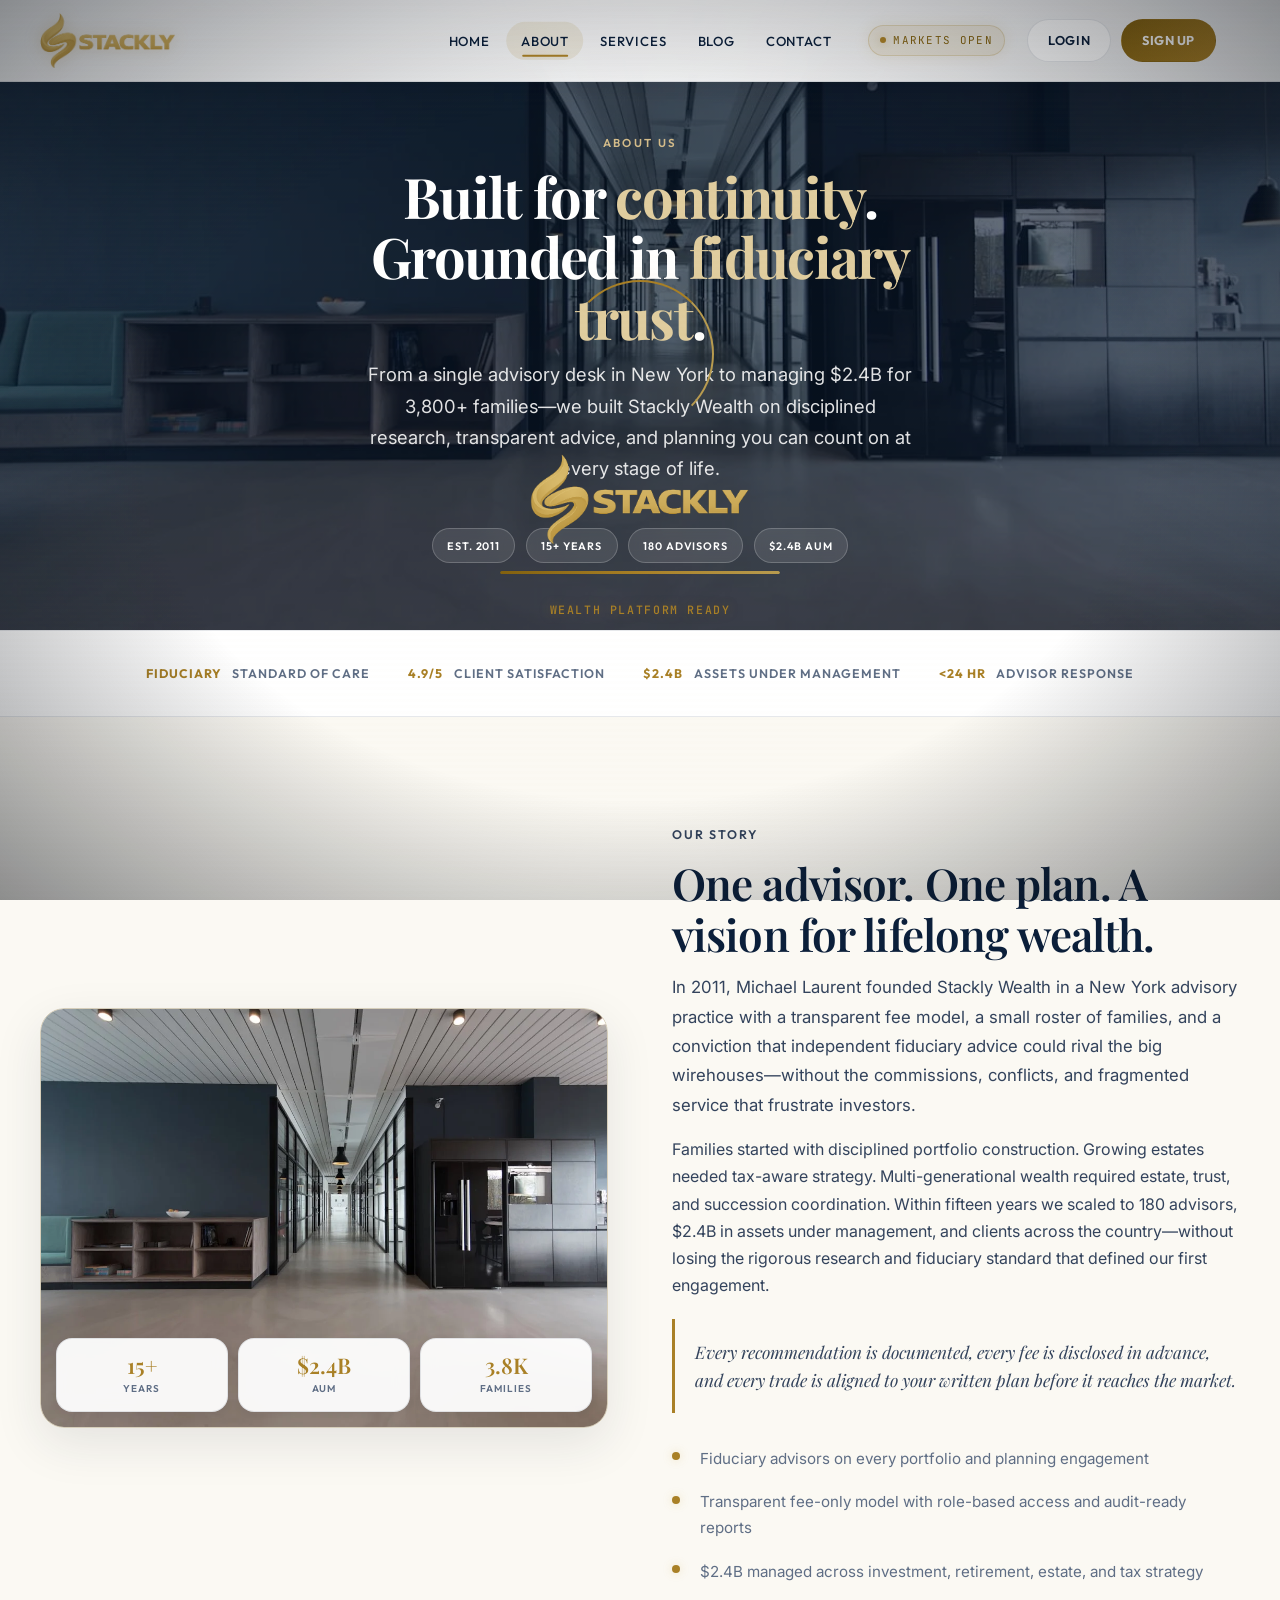
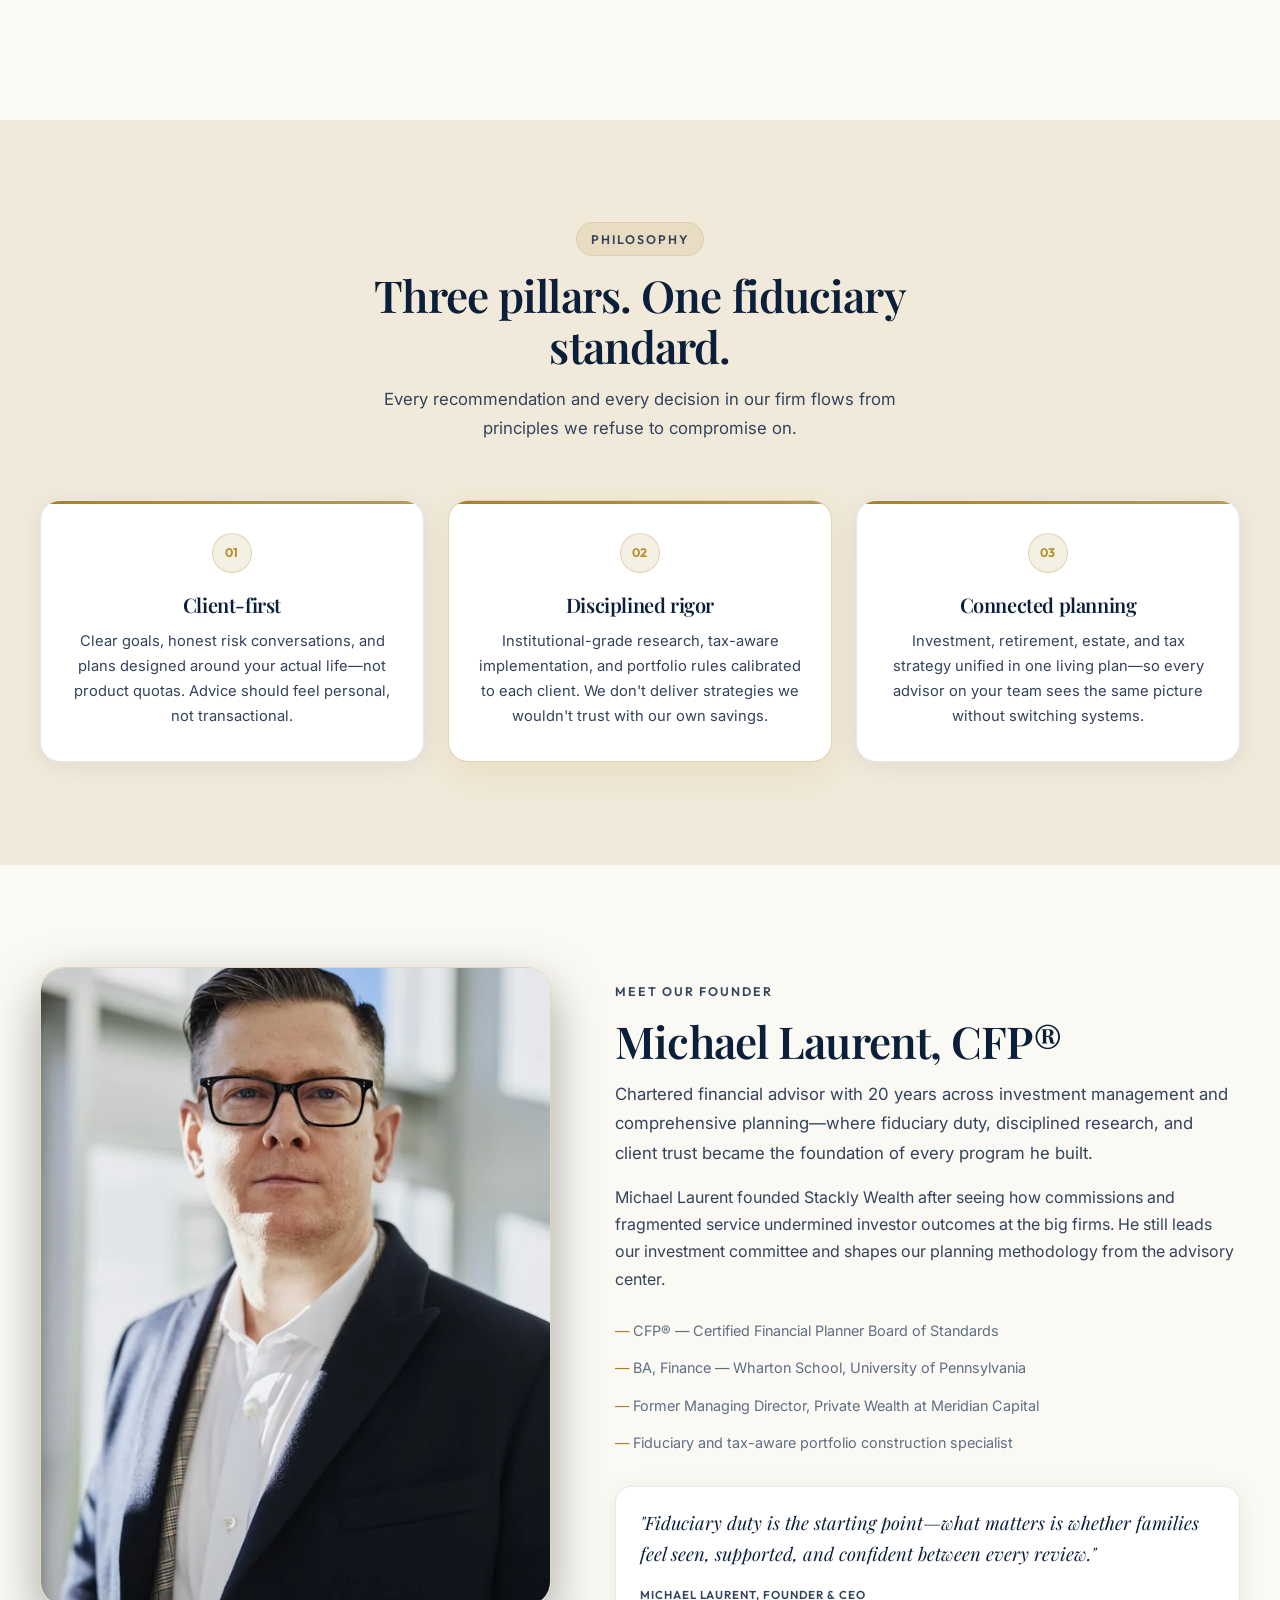
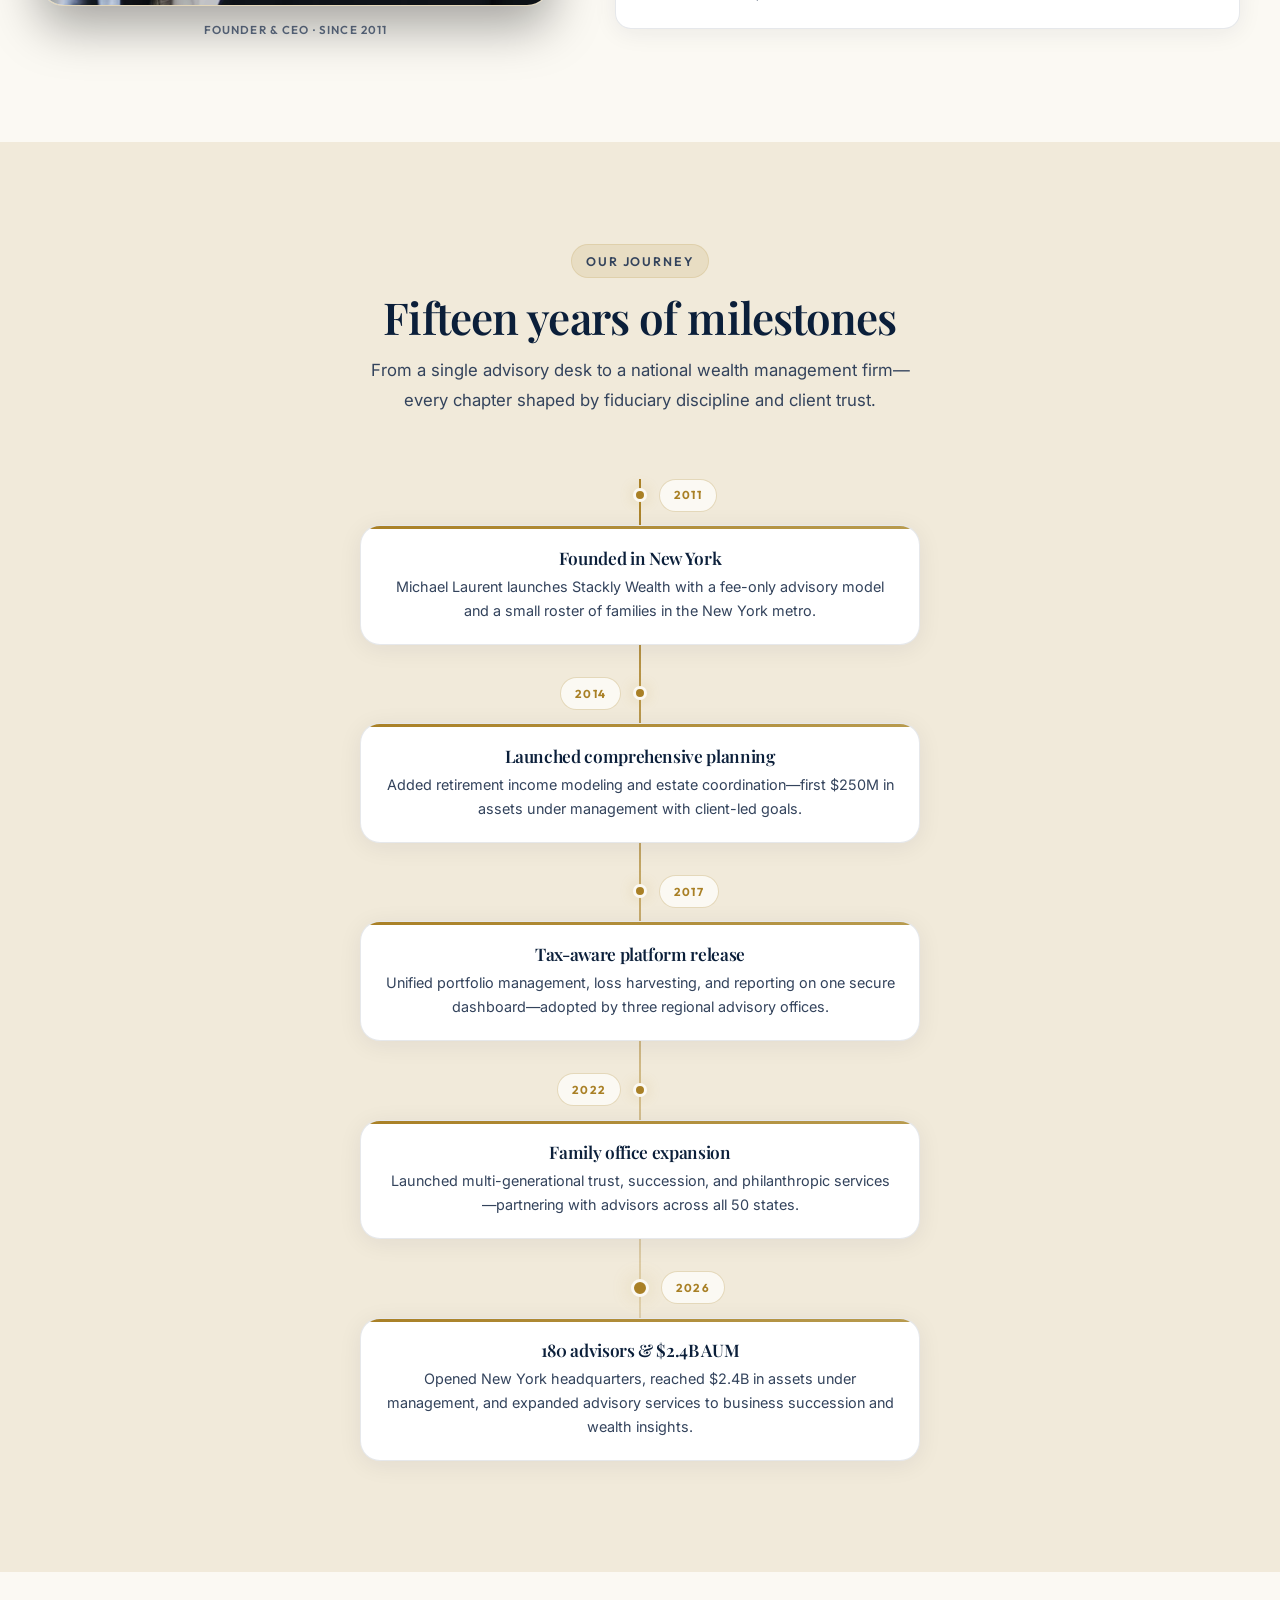
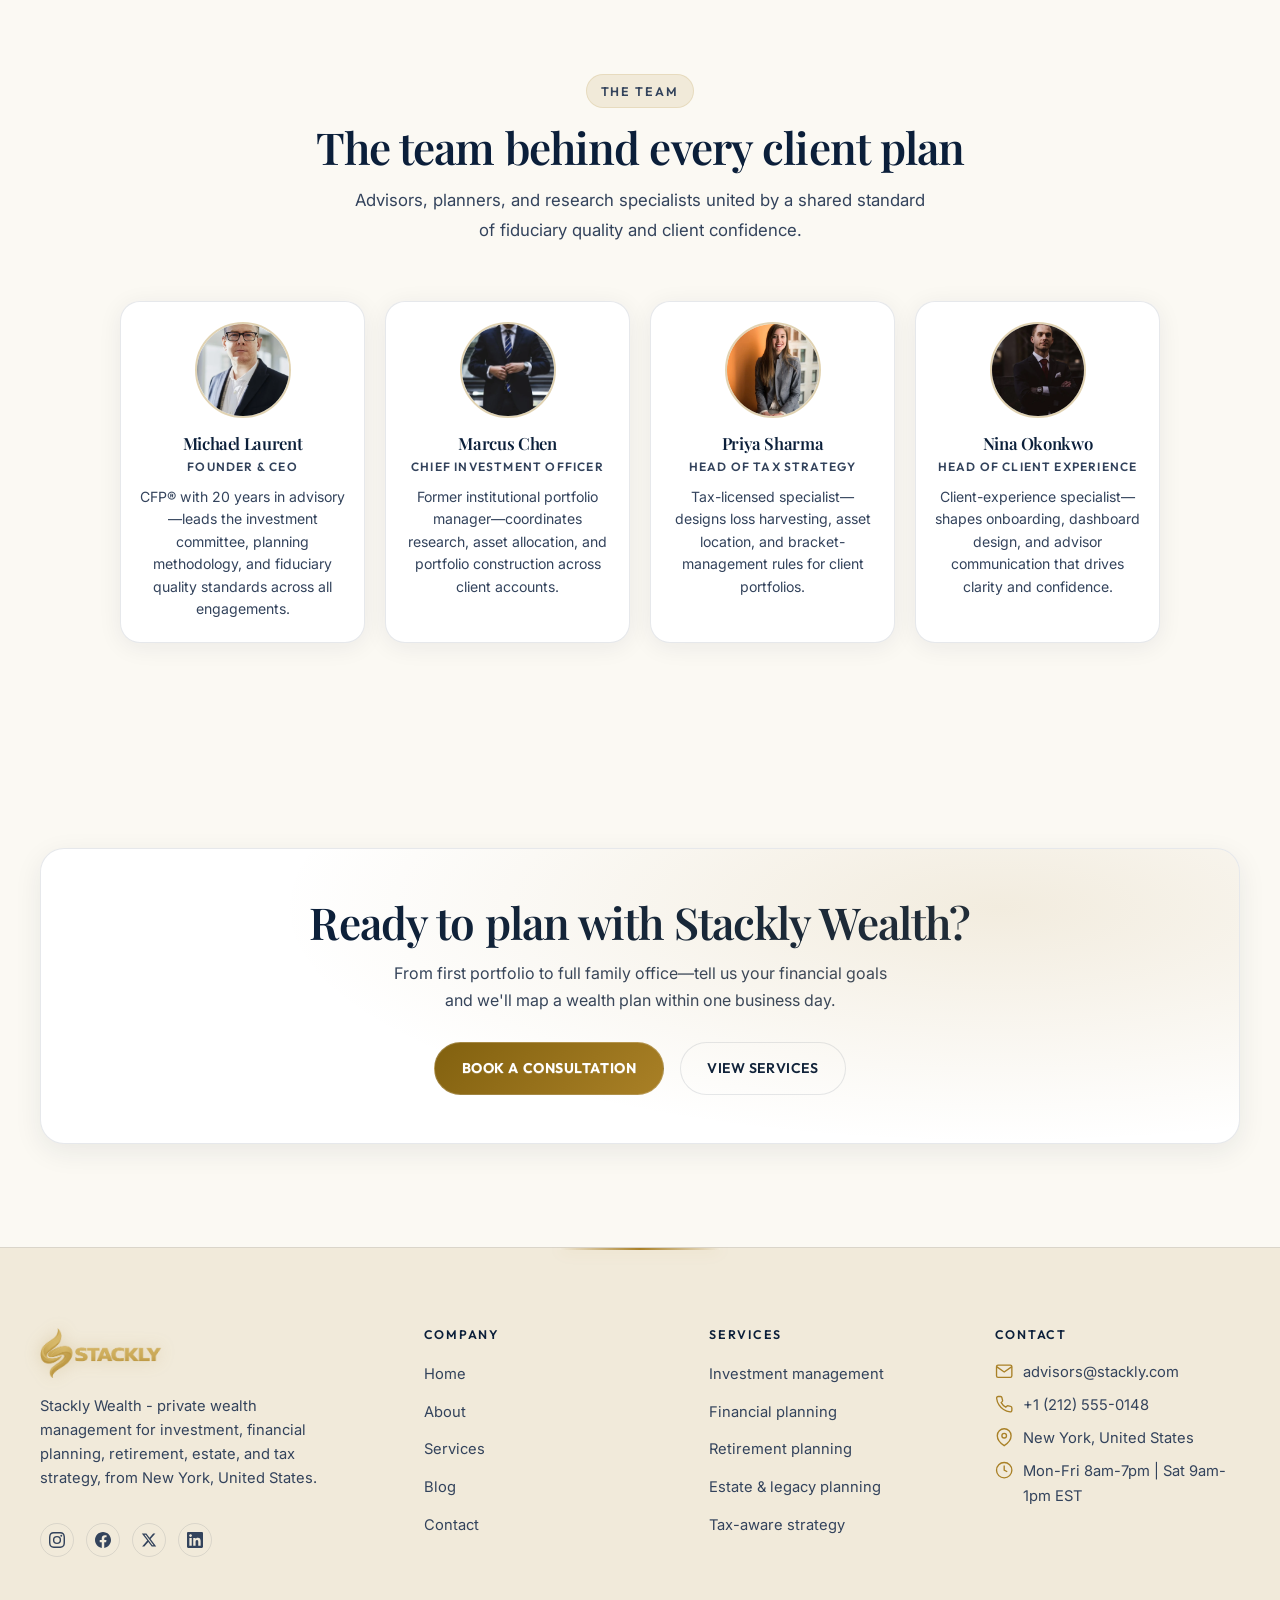
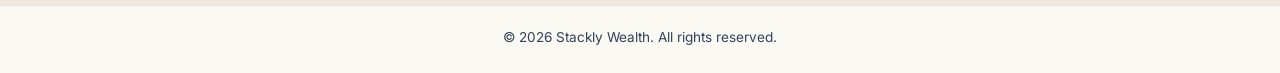
==== commit 9f4eb2ae: "Add files via upload" ====
--- a/about.html
+++ b/about.html
@@ -21,7 +21,7 @@
   <div id="preloader" aria-hidden="true">
     <div class="preloader__stage">
       <div class="preloader__ring" aria-hidden="true"><span class="preloader__ring-arc"></span></div>
-      <img class="preloader__logo" src="images/stackly-wealth-logo.svg" alt="Stackly Wealth" width="220" height="48" decoding="async">
+      <img class="preloader__logo" src="images/logo.webp" alt="Stackly Wealth" width="220" height="48" decoding="async">
       <div class="preloader__progress" role="progressbar" aria-label="Loading" aria-valuemin="0" aria-valuemax="100" aria-valuenow="0">
         <span class="preloader__progress-fill"></span>
       </div>
--- a/css/style.css
+++ b/css/style.css
@@ -593,18 +593,61 @@
   gap: 1rem;
 }
 
-.form-check {
-  display: flex;
-  align-items: flex-start;
-  gap: 0.65rem;
+.form .form-check {
+  display: flex;
+  align-items: center;
+  gap: 0.55rem;
+  margin-bottom: 0;
   font-size: 0.9rem;
-  color: var(--color-muted);
-}
-
-.form-check input[type="checkbox"],
-.form-check input[type="radio"] {
-  margin-top: 0.25rem;
-  accent-color: var(--color-accent);
+  font-weight: 500;
+  color: var(--color-muted);
+  cursor: pointer;
+}
+
+.form-check__input {
+  position: absolute;
+  opacity: 0;
+  width: 0;
+  height: 0;
+}
+
+.form-check__box {
+  position: relative;
+  display: inline-block;
+  width: 1.05rem;
+  height: 1.05rem;
+  min-width: 1.05rem;
+  border: 2px solid rgba(140, 150, 165, 0.5);
+  border-radius: 0.3rem;
+  background: transparent;
+  transition: border-color 0.2s ease, background-color 0.2s ease;
+}
+
+.form-check__box::after {
+  content: "";
+  position: absolute;
+  left: 0.22rem;
+  top: 0.04rem;
+  width: 0.32rem;
+  height: 0.6rem;
+  border: solid #fff;
+  border-width: 0 2px 2px 0;
+  transform: rotate(45deg) scale(0);
+  transition: transform 0.15s ease;
+}
+
+.form-check__input:checked + .form-check__box {
+  background: var(--color-accent);
+  border-color: var(--color-accent);
+}
+
+.form-check__input:checked + .form-check__box::after {
+  transform: rotate(45deg) scale(1);
+}
+
+.form-check__input:focus-visible + .form-check__box {
+  outline: 2px solid var(--color-accent);
+  outline-offset: 2px;
 }
 
 .form {
@@ -834,9 +877,20 @@
   font-weight: 600;
 }
 
+.auth-form__options {
+  display: flex;
+  align-items: center;
+  justify-content: space-between;
+  gap: 1rem;
+  margin: -0.25rem 0 1.15rem;
+}
+
+.auth-form__options .auth-form__forgot-link {
+  margin: 0;
+  text-align: right;
+}
+
 .auth-form__forgot-link {
-  margin: -0.25rem 0 1.15rem;
-  text-align: right;
   font-size: 0.85rem;
 }
 
@@ -3174,11 +3228,42 @@
   justify-content: center;
   width: 44px;
   height: 44px;
+  padding: 0;
   border: 1px solid var(--color-line);
   border-radius: var(--radius-sm);
   background: var(--color-surface);
   color: var(--color-ink);
   cursor: pointer;
+}
+
+.dash-sidebar-toggle__bars {
+  display: inline-flex;
+  flex-direction: column;
+  justify-content: center;
+  gap: 4px;
+  width: 18px;
+  flex-shrink: 0;
+}
+
+.dash-sidebar-toggle__bars span {
+  display: block;
+  width: 100%;
+  height: 2px;
+  border-radius: 2px;
+  background: currentColor;
+  transition: transform 0.25s ease, opacity 0.25s ease;
+}
+
+.dash-sidebar-toggle[aria-expanded="true"] .dash-sidebar-toggle__bars span:nth-child(1) {
+  transform: translateY(6px) rotate(45deg);
+}
+
+.dash-sidebar-toggle[aria-expanded="true"] .dash-sidebar-toggle__bars span:nth-child(2) {
+  opacity: 0;
+}
+
+.dash-sidebar-toggle[aria-expanded="true"] .dash-sidebar-toggle__bars span:nth-child(3) {
+  transform: translateY(-6px) rotate(-45deg);
 }
 
 .dashboard-backdrop {
--- a/css/responsive.css
+++ b/css/responsive.css
@@ -616,6 +616,16 @@
     display: inline-flex;
   }
 
+  .dashboard-sidebar-pro.is-open + .dashboard-main-pro .dash-sidebar-toggle {
+    position: fixed;
+    top: 1rem;
+    right: calc(100vw - min(300px, 88vw) + 1rem);
+    z-index: 1000;
+    background: var(--color-surface);
+    border-color: var(--color-line);
+    box-shadow: 0 6px 20px rgba(0, 0, 0, 0.25);
+  }
+
   .dashboard-top {
     flex-wrap: wrap;
   }
--- a/css/light-theme.css
+++ b/css/light-theme.css
@@ -1,5 +1,5 @@
 /**
- * Hospital Management � Light theme
+ * Wealth Management � Light theme
  * Indigo + terracotta accents � white surfaces � restructured cards & hero
  */
 
@@ -205,19 +205,22 @@
 }
 
 body.premium-theme .hero-premium--split-light.hero-bg .hero-split__copy .hero-premium__kicker {
-  background: rgba(201, 166, 73, 0.16);
-  border-color: rgba(201, 166, 73, 0.38);
-  color: #E3C77B;
+  background: rgba(201, 166, 73, 0.16) !important;
+  border-color: rgba(201, 166, 73, 0.38) !important;
+  color: #E3C77B !important;
+  -webkit-text-fill-color: #E3C77B !important;
 }
 
 body.premium-theme .hero-premium--split-light.hero-bg .btn--outline-dark {
-  border-color: rgba(255, 255, 255, 0.5);
-  color: #FFFFFF;
+  border-color: rgba(255, 255, 255, 0.5) !important;
+  color: #FFFFFF !important;
+  background: transparent !important;
 }
 
 body.premium-theme .hero-premium--split-light.hero-bg .btn--outline-dark:hover {
-  border-color: #C9A649;
-  color: #E3C77B;
+  border-color: #C9A649 !important;
+  color: #E3C77B !important;
+  background: transparent !important;
 }
 
 body.premium-theme .hero-premium--split-light.hero-bg .hero-split__copy .hero-wealth-stats .hero-wealth-stats__label {
